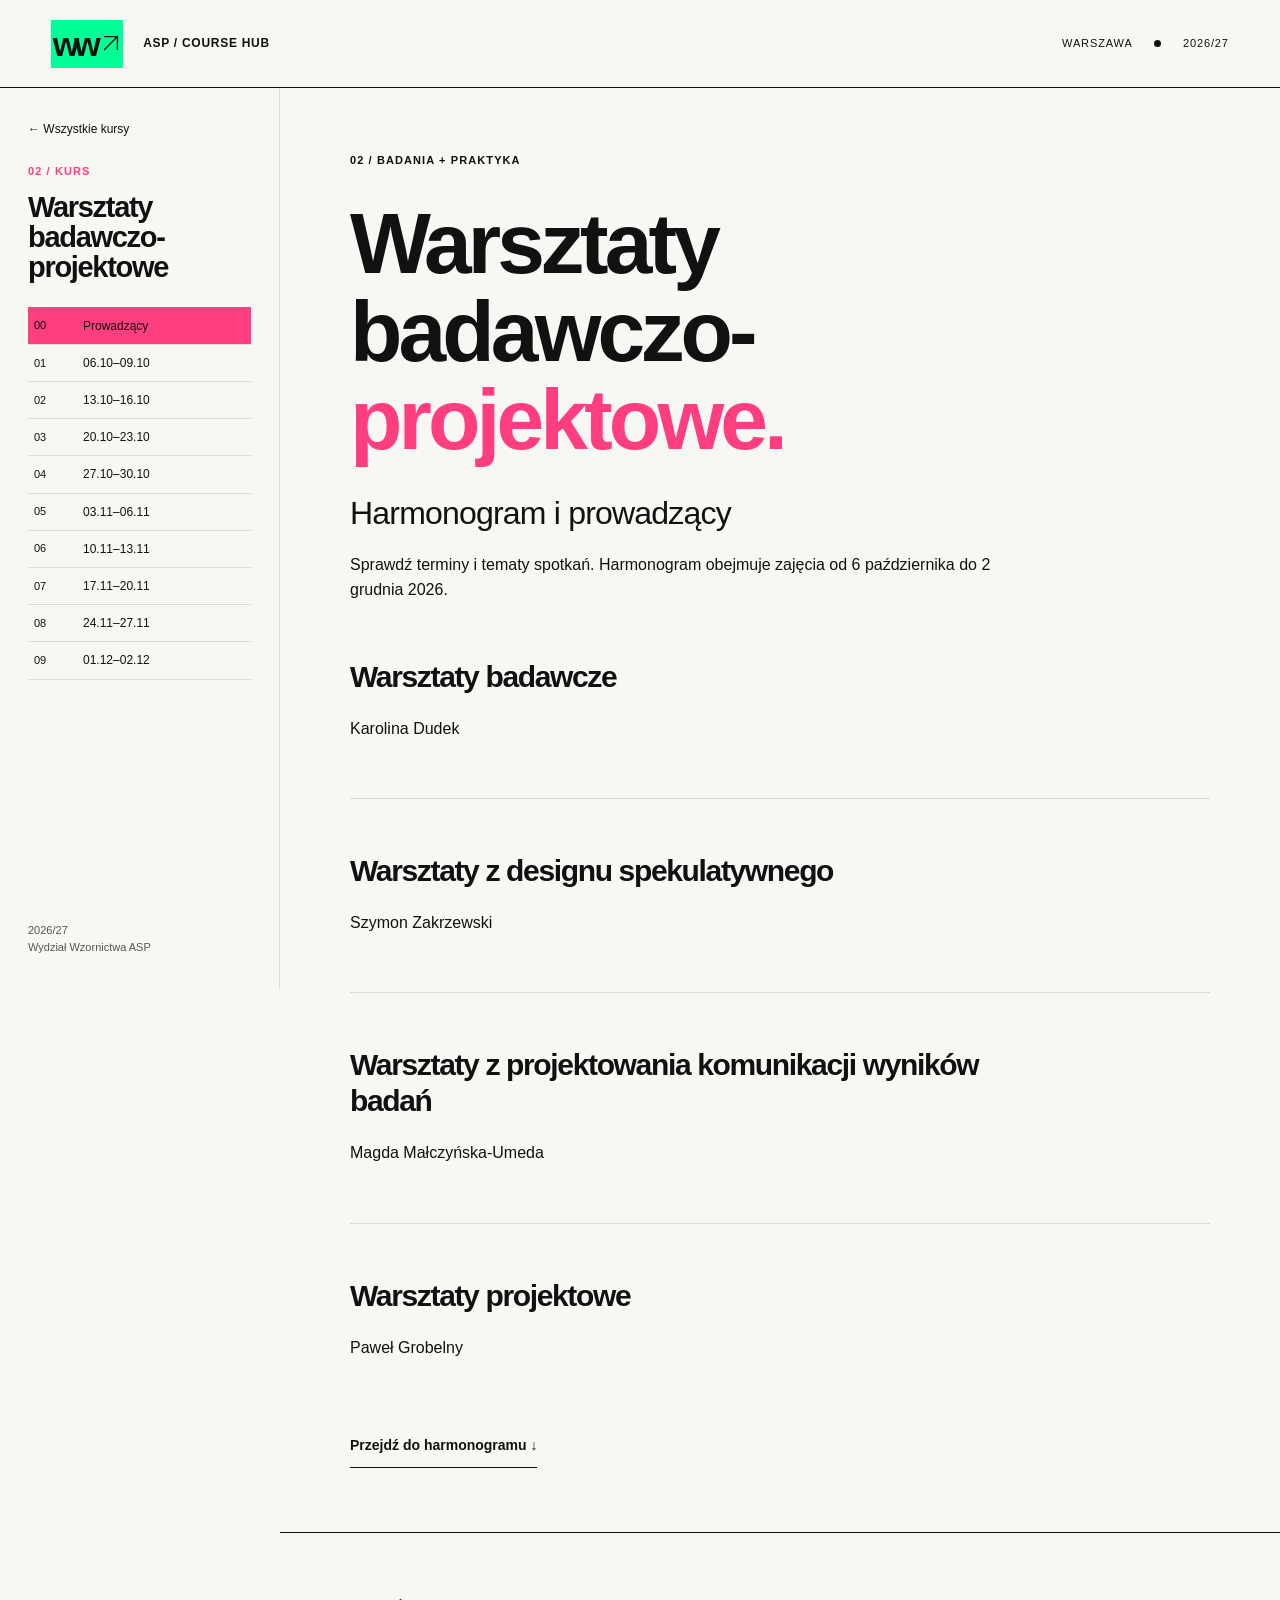
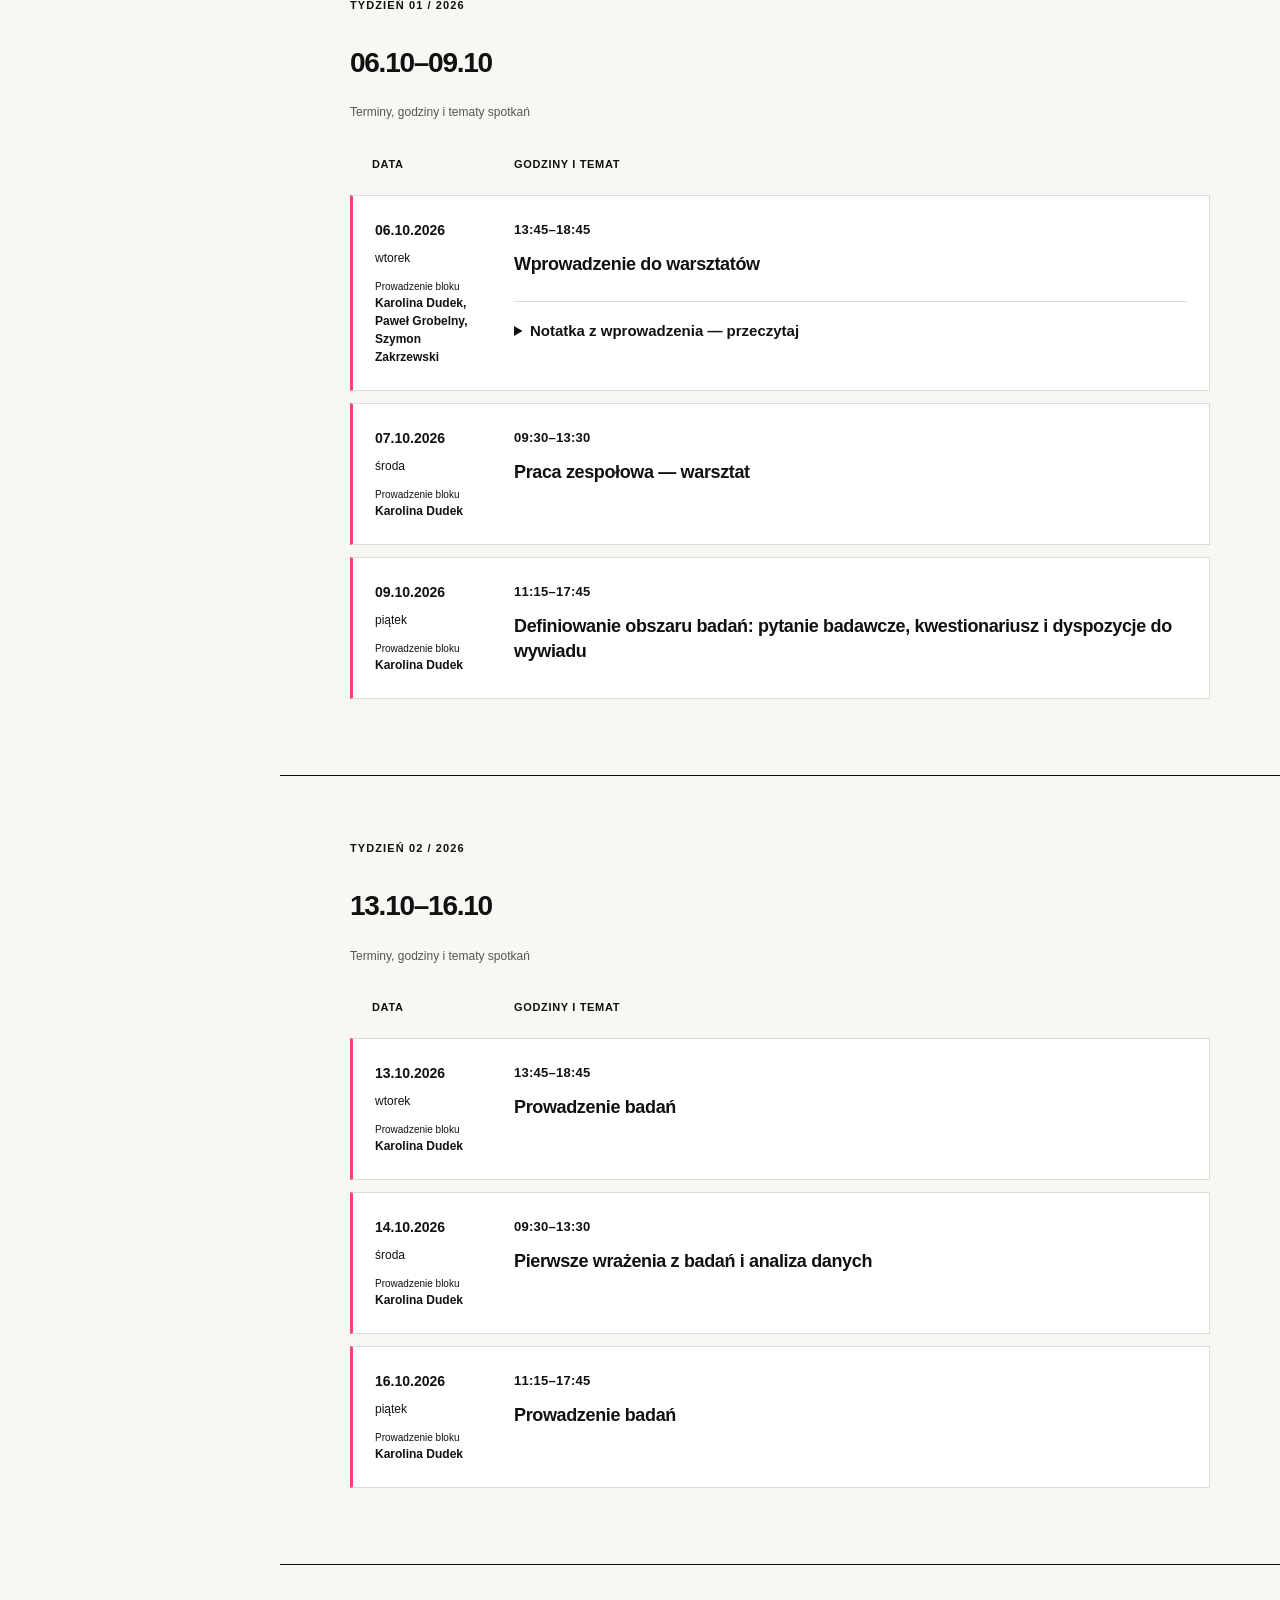
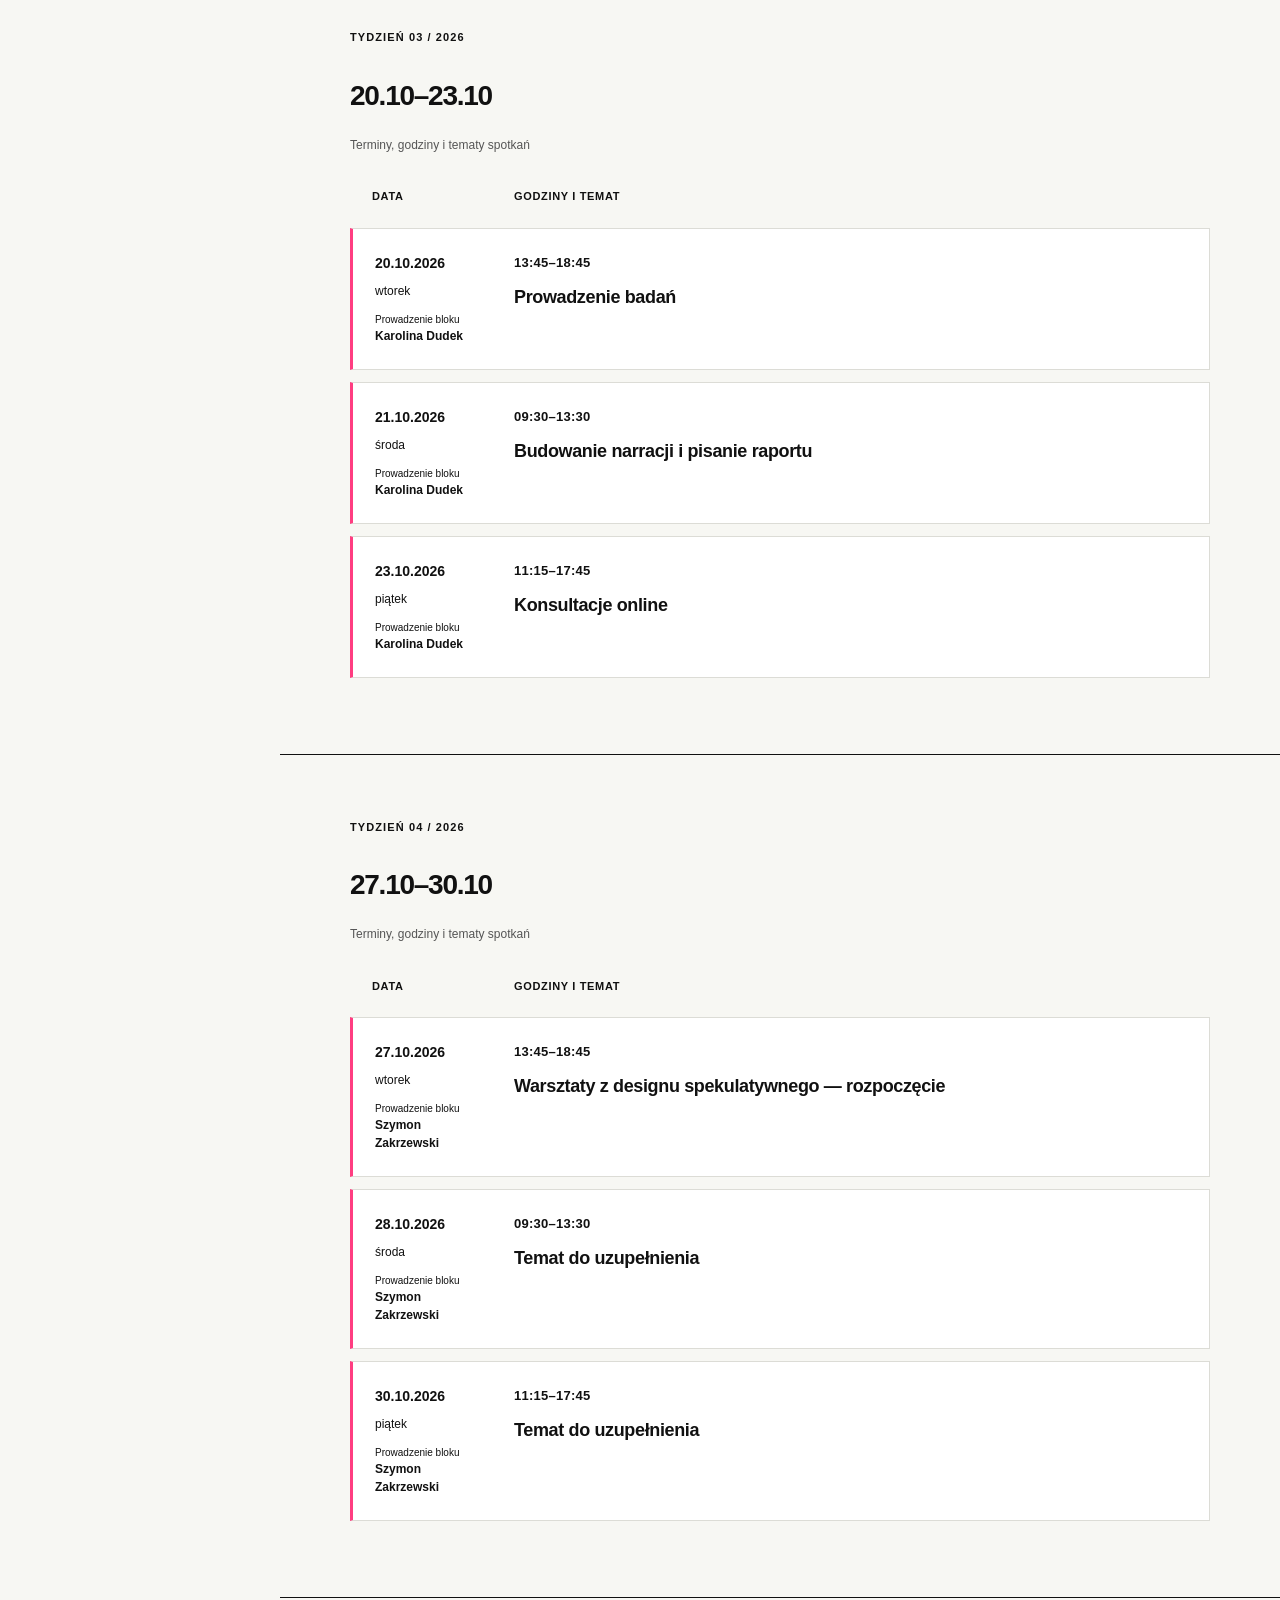
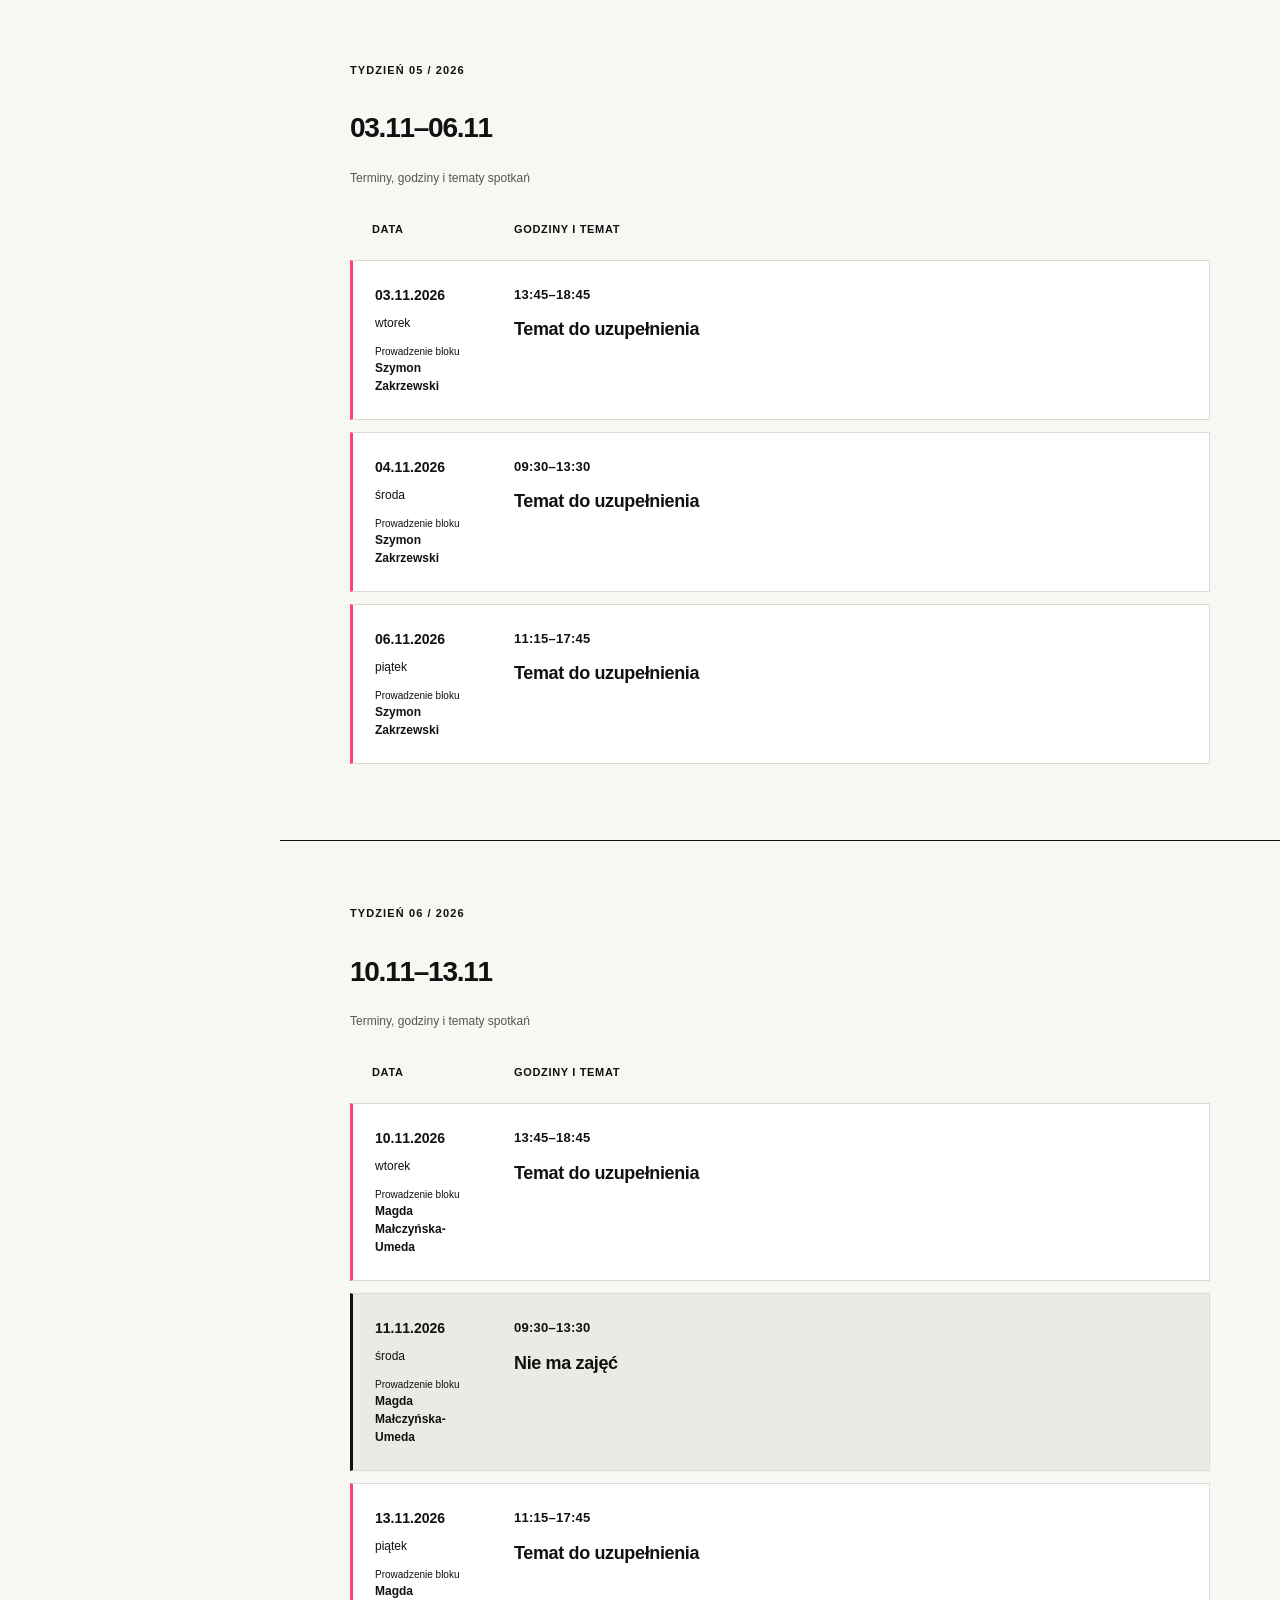
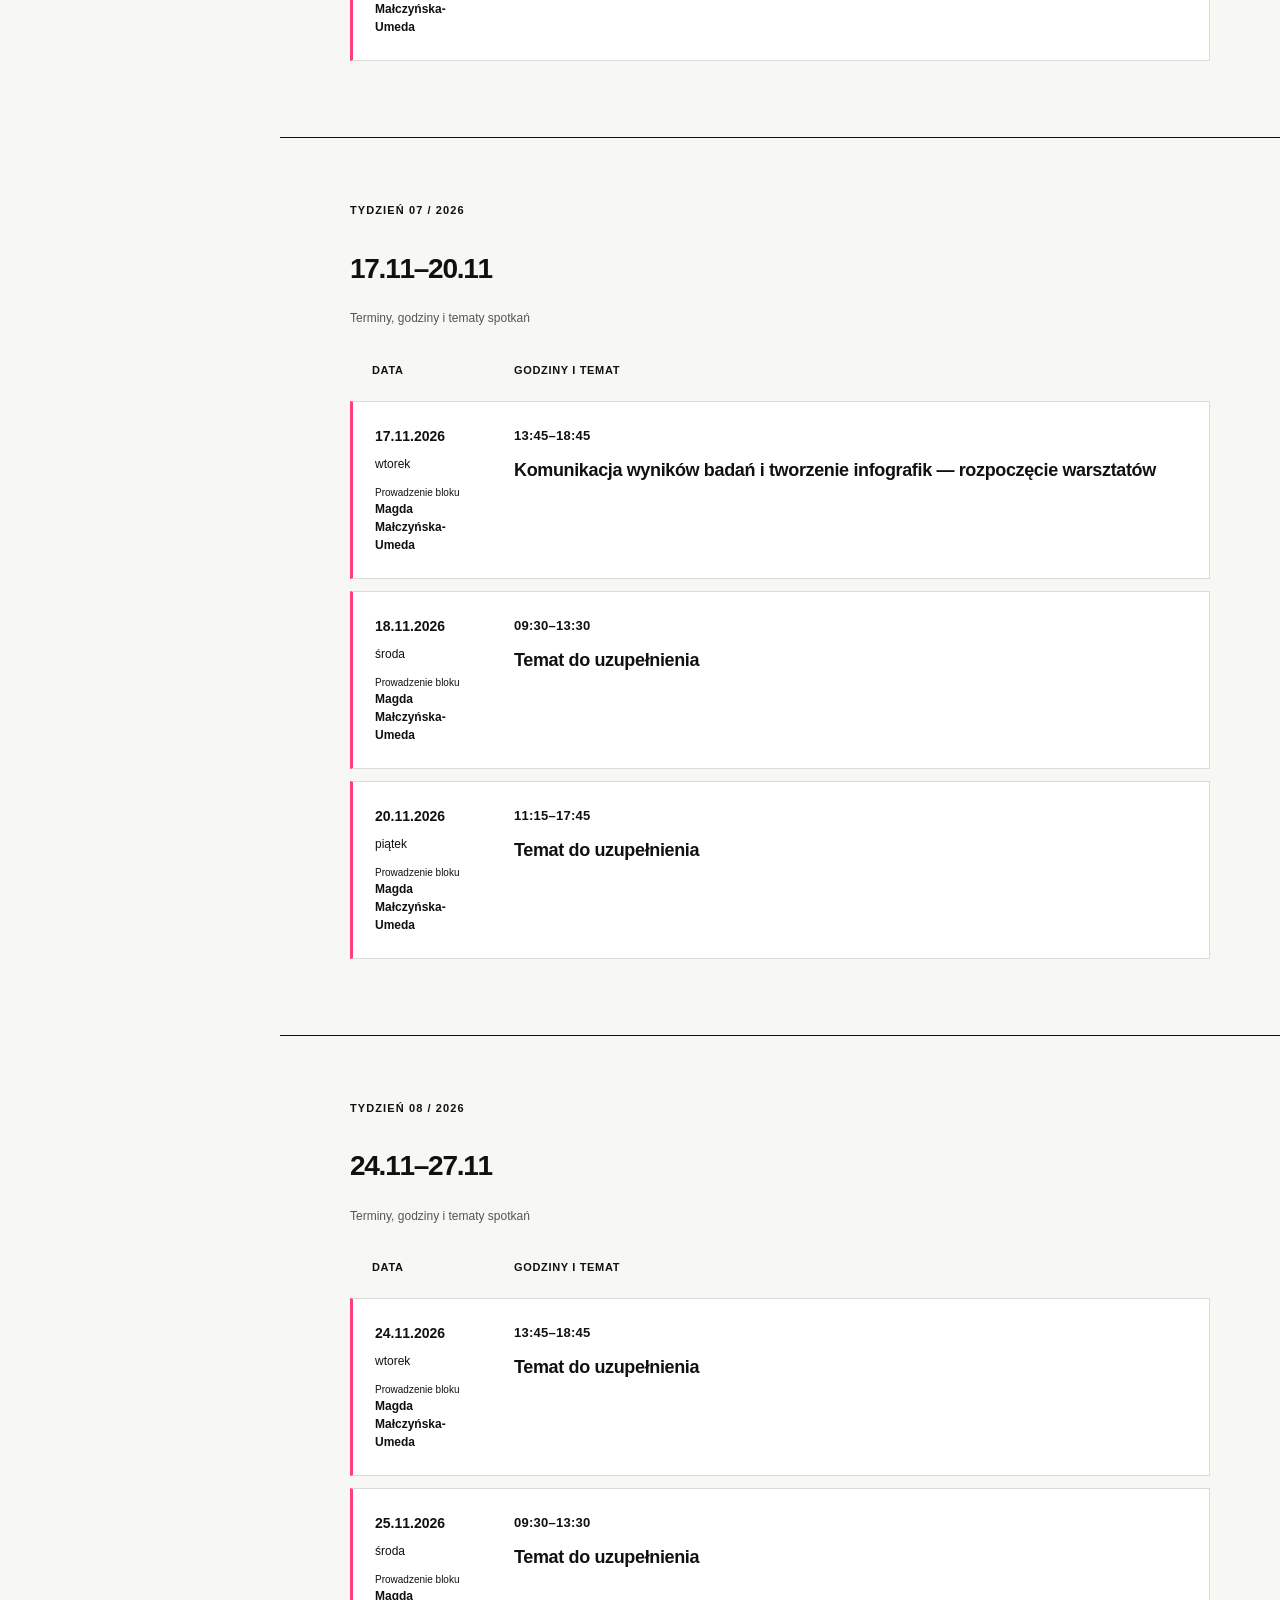
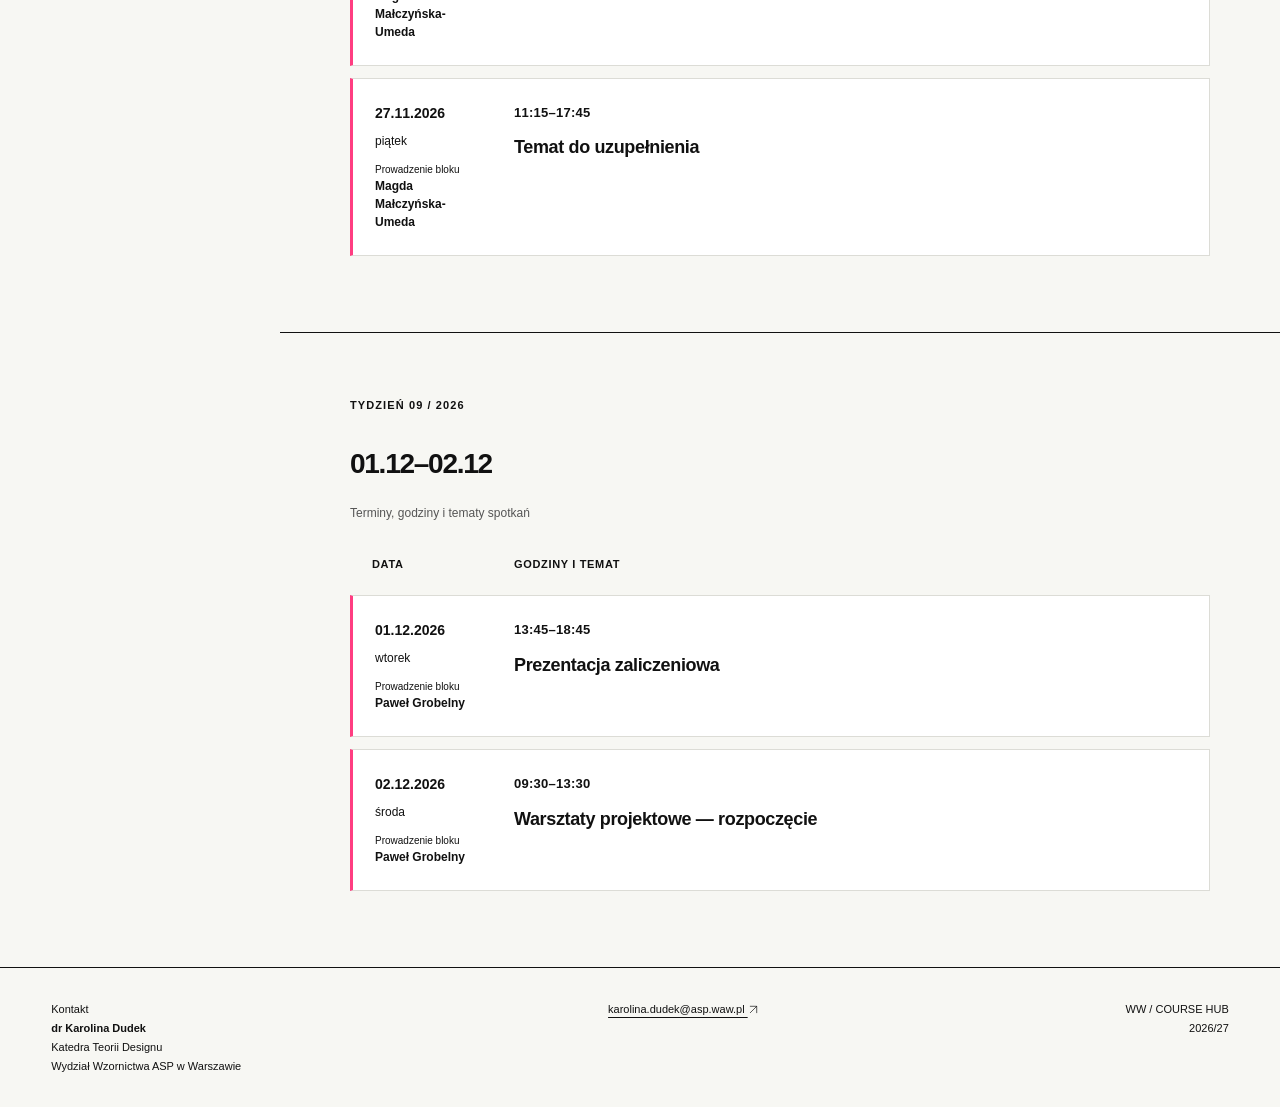
==== kursy/warsztaty-badawczo-projektowe.html @ 1db9ce9d "Add introduction notes from supplied document to October 6 workshop" ====
<!doctype html><html lang="pl"><head><meta charset="utf-8"><meta name="viewport" content="width=device-width, initial-scale=1"><meta name="description" content="Harmonogram i prowadzący warsztaty badawczo-projektowe. Wydział Wzornictwa ASP w Warszawie, 2026/27."><meta name="theme-color" content="#00FF97"><title>Warsztaty badawczo-projektowe · ASP Course Hub</title><link rel="stylesheet" href="../assets/css/style.css?v=20261005-1"><script src="../assets/js/main.js" defer></script></head><body class="pink"><a class="skip" href="#main">Przejdź do treści</a><header><a class="brand" href="../index.html" aria-label="ASP Course Hub — strona główna"><span class="ww">ww<span><svg xmlns="http://www.w3.org/2000/svg" class="icon-arrow" viewBox="0 0 24 24" width="1em" height="1em" fill="none" stroke="currentColor" stroke-width="1.5" stroke-linecap="round" stroke-linejoin="round" style="display:inline-block;vertical-align:-0.12em;flex-shrink:0" aria-hidden="true" focusable="false"><path d="M5 19 19 5M5 5h14v14"/></svg></span></span><span>ASP / COURSE HUB</span></a><span class="header-right">WARSZAWA <span class="dot"></span> 2026/27</span></header><div class="course-layout"><aside class="sidebar"><a class="back" href="../index.html">← Wszystkie kursy</a><div class="eyebrow">02 / KURS</div><h2>Warsztaty<br>badawczo-<br>projektowe</h2><button class="menu-toggle" aria-expanded="false" aria-controls="course-nav">Harmonogram <span>＋</span></button><nav id="course-nav" aria-label="Tygodnie warsztatów"><a href="#wprowadzenie"><span>00</span> Prowadzący</a><a href="#tydzien-1"><span>01</span> 06.10–09.10</a><a href="#tydzien-2"><span>02</span> 13.10–16.10</a><a href="#tydzien-3"><span>03</span> 20.10–23.10</a><a href="#tydzien-4"><span>04</span> 27.10–30.10</a><a href="#tydzien-5"><span>05</span> 03.11–06.11</a><a href="#tydzien-6"><span>06</span> 10.11–13.11</a><a href="#tydzien-7"><span>07</span> 17.11–20.11</a><a href="#tydzien-8"><span>08</span> 24.11–27.11</a><a href="#tydzien-9"><span>09</span> 01.12–02.12</a></nav><div class="sidebar-note">2026/27<br>Wydział Wzornictwa ASP</div></aside><main id="main"><section id="wprowadzenie" class="course-section intro"><div class="eyebrow">02 / BADANIA + PRAKTYKA</div><h1>Warsztaty<br>badawczo-<br><span>projektowe.</span></h1><p class="lead">Harmonogram i prowadzący</p><p>Sprawdź terminy i tematy spotkań. Harmonogram obejmuje zajęcia od 6 października do 2 grudnia 2026.</p><div class="module-list" aria-label="Prowadzący warsztaty"><article class="module"><h2>Warsztaty badawcze</h2><p>Karolina Dudek</p></article><article class="module"><h2>Warsztaty z designu spekulatywnego</h2><p>Szymon Zakrzewski</p></article><article class="module"><h2>Warsztaty z projektowania komunikacji wyników badań</h2><p>Magda Małczyńska-Umeda</p></article><article class="module"><h2>Warsztaty projektowe</h2><p>Paweł Grobelny</p></article></div><a class="text-link" href="#tydzien-1">Przejdź do harmonogramu ↓</a></section><section id="tydzien-1" class="course-section"><div class="eyebrow">TYDZIEŃ 01 / 2026</div><h2 class="content-heading">06.10–09.10</h2><div class="schedule workshop-schedule"><table><caption>Terminy, godziny i tematy spotkań</caption><thead><tr><th scope="col">Data</th><th scope="col">Godziny i temat</th></tr></thead><tbody><tr><td><time datetime="2026-10-06">06.10.2026</time><span class="workshop-day">wtorek</span><span class="workshop-teacher" style="display:block;white-space:normal;font-size:12px;font-weight:400;line-height:1.5;margin-top:12px"><span style="display:block;font-size:10px">Prowadzenie bloku</span><strong>Karolina Dudek, Paweł Grobelny, Szymon Zakrzewski</strong></span></td><td><span class="workshop-hours">13:45–18:45</span><h3 class="workshop-topic">Wprowadzenie do warsztatów</h3><details class="intro-meeting-note" style="margin-top:24px;border-top:1px solid var(--line);padding-top:18px"><summary style="cursor:pointer;font-size:15px;font-weight:700;line-height:1.5">Notatka z wprowadzenia — przeczytaj</summary><article aria-label="Notatka z wprowadzenia do warsztatów badawczo-projektowych"><h4 style="font-size:20px;line-height:1.3;letter-spacing:-.02em;margin:32px 0 12px">Założenia i temat</h4><p style="font-size:15px;line-height:1.7;color:var(--ink);margin:16px 0;max-width:70ch">Warsztaty są jednym, ciągłym procesem pracy nad tym samym tematem. Łączą badanie, rozwijanie koncepcji, opracowanie informacji wizualnej i projektowanie. Taki układ ma pozwolić przejść przez kolejne etapy projektu w sposób zbliżony do praktyki zawodowej. Program jest co roku modyfikowany na podstawie doświadczeń prowadzących i informacji od studentów.</p><p style="font-size:15px;line-height:1.7;color:var(--ink);margin:16px 0;max-width:70ch">Tegorocznym motywem jest wspólnota, a obszarem pracy – najbliższe otoczenie Wydziału. Każdy zespół otrzymał miejsce oraz związaną z nim grupę osób. Zaznaczone na mapie granice lokalizacji są orientacyjne: badania i projektowanie mogą obejmować także ich otoczenie.</p><h4 style="font-size:20px;line-height:1.3;letter-spacing:-.02em;margin:32px 0 12px">Sposób pracy</h4><p style="font-size:15px;line-height:1.7;color:var(--ink);margin:16px 0;max-width:70ch">Zespoły mają sformułować pytanie badawcze. Będzie ono prowadzić część badawczą i pomagać w określeniu wytycznych do dalszego projektowania.</p><p style="font-size:15px;line-height:1.7;color:var(--ink);margin:16px 0;max-width:70ch">Po etapie badań z Karoliną Szymon poprowadzi pracę spekulatywną: zespoły wykorzystają wiedzę o rzeczywistym miejscu i jego użytkownikach, by wyobrazić sobie możliwe scenariusze zmian. Celem nie jest przewidywanie przyszłości, lecz świadome sprawdzenie, jak zmiana przyjętych zasad mogłaby wpłynąć na relacje i zachowania ludzi. Następnie Magda poprowadzi część infograficzną, a Paweł — projektową. W części projektowej znaczenie będą miały także wykonalność i budżet oraz umiejętność wyjaśnienia i obrony proponowanych rozwiązań.</p><p style="font-size:15px;line-height:1.7;color:var(--ink);margin:16px 0;max-width:70ch">Praca odbywa się w zespołach podczas zajęć. Zadania można między sobą dzielić, ale decyzje wymagają wspólnej rozmowy. Prowadzący będą podchodzić do grup i konsultować postępy. Obecność każdej osoby ma znaczenie dla pracy całego zespołu; opuszczenie spotkania przenosi pracę na pozostałych i utrudnia późniejszy powrót do projektu.</p><h4 style="font-size:20px;line-height:1.3;letter-spacing:-.02em;margin:32px 0 12px">Harmonogram i zaliczenie</h4><p style="font-size:15px;line-height:1.7;color:var(--ink);margin:16px 0;max-width:70ch">Prowadzący zmieniają się wraz z kolejnymi etapami, ale temat projektu pozostaje ten sam. Po wspólnym wprowadzeniu zajęcia prowadzą kolejno Karolina, Szymon, Magda i Paweł. Szczegółowa rozpiska dat na stronie.</p><p style="font-size:15px;line-height:1.7;color:var(--ink);margin:16px 0;max-width:70ch">Godziny rozpoczęcia zajęć w poszczególne dni są różne ze względu na plan całego Wydziału. Plan przewiduje przerwy, w tym przerwę obiadową, natomiast ich faktyczny moment może wynikać z przebiegu pracy i potrzeb grupy. Nie ustalono stałej zasady wcześniejszego kończenia zajęć. Zwłaszcza podczas pracy projektowej spotkanie może skończyć się po wykonaniu zaplanowanych zadań, lecz należy to każdorazowo uzgadniać z prowadzącym.</p><p style="font-size:15px;line-height:1.7;color:var(--ink);margin:16px 0;max-width:70ch">Po części badawczej i infograficznej odbędzie się „mikrosesja”: zespoły przedstawią wyniki w prezentacji. Otrzymana wtedy ocena zostanie uwzględniona przy ocenie końcowej, związanej z prezentacją całego projektu.</p><h4 style="font-size:20px;line-height:1.3;letter-spacing:-.02em;margin:32px 0 12px">Powiązanie z dalszym programem studiów</h4><p style="font-size:15px;line-height:1.7;color:var(--ink);margin:16px 0;max-width:70ch">W drugim semestrze, przed rozpoczęciem platform badawczych, wrócimy do projektu z pierwszego semestru. Zakończony etap projektowy zostanie ponownie przeanalizowany (badania ewaluacyjne), aby wyciągnąć wnioski dotyczące oceny, zmian i dalszego rozwoju rozwiązania.</p><p style="font-size:15px;line-height:1.7;color:var(--ink);margin:16px 0;max-width:70ch">Na platformach badawczych studenci będą pracować w trzech grupach. Każda grupa spędzi cztery tygodnie na jednej platformie, po czym przejdzie do kolejnej; w ten sposób każda platforma poprowadzi zajęcia ze wszystkimi trzema grupami. Platformy są współprowadzone przez osoby z Wydziału i zaproszone osoby, będące specjalistkami i specjalistami w różnych obszarach. Więcej na temat Platform: <a href="https://ww.asp.waw.pl/projektowanie-i-badania/" style="font-size:inherit;text-decoration:underline;overflow-wrap:anywhere">https://ww.asp.waw.pl/projektowanie-i-badania/</a> [poniżej informacji o kadrze]</p></article></details></td></tr><tr><td><time datetime="2026-10-07">07.10.2026</time><span class="workshop-day">środa</span><span class="workshop-teacher" style="display:block;white-space:normal;font-size:12px;font-weight:400;line-height:1.5;margin-top:12px"><span style="display:block;font-size:10px">Prowadzenie bloku</span><strong>Karolina Dudek</strong></span></td><td><span class="workshop-hours">09:30–13:30</span><h3 class="workshop-topic">Praca zespołowa — warsztat</h3></td></tr><tr><td><time datetime="2026-10-09">09.10.2026</time><span class="workshop-day">piątek</span><span class="workshop-teacher" style="display:block;white-space:normal;font-size:12px;font-weight:400;line-height:1.5;margin-top:12px"><span style="display:block;font-size:10px">Prowadzenie bloku</span><strong>Karolina Dudek</strong></span></td><td><span class="workshop-hours">11:15–17:45</span><h3 class="workshop-topic">Definiowanie obszaru badań: pytanie badawcze, kwestionariusz i dyspozycje do wywiadu</h3></td></tr></tbody></table></div></section><section id="tydzien-2" class="course-section"><div class="eyebrow">TYDZIEŃ 02 / 2026</div><h2 class="content-heading">13.10–16.10</h2><div class="schedule workshop-schedule"><table><caption>Terminy, godziny i tematy spotkań</caption><thead><tr><th scope="col">Data</th><th scope="col">Godziny i temat</th></tr></thead><tbody><tr><td><time datetime="2026-10-13">13.10.2026</time><span class="workshop-day">wtorek</span><span class="workshop-teacher" style="display:block;white-space:normal;font-size:12px;font-weight:400;line-height:1.5;margin-top:12px"><span style="display:block;font-size:10px">Prowadzenie bloku</span><strong>Karolina Dudek</strong></span></td><td><span class="workshop-hours">13:45–18:45</span><h3 class="workshop-topic">Prowadzenie badań</h3></td></tr><tr><td><time datetime="2026-10-14">14.10.2026</time><span class="workshop-day">środa</span><span class="workshop-teacher" style="display:block;white-space:normal;font-size:12px;font-weight:400;line-height:1.5;margin-top:12px"><span style="display:block;font-size:10px">Prowadzenie bloku</span><strong>Karolina Dudek</strong></span></td><td><span class="workshop-hours">09:30–13:30</span><h3 class="workshop-topic">Pierwsze wrażenia z badań i analiza danych</h3></td></tr><tr><td><time datetime="2026-10-16">16.10.2026</time><span class="workshop-day">piątek</span><span class="workshop-teacher" style="display:block;white-space:normal;font-size:12px;font-weight:400;line-height:1.5;margin-top:12px"><span style="display:block;font-size:10px">Prowadzenie bloku</span><strong>Karolina Dudek</strong></span></td><td><span class="workshop-hours">11:15–17:45</span><h3 class="workshop-topic">Prowadzenie badań</h3></td></tr></tbody></table></div></section><section id="tydzien-3" class="course-section"><div class="eyebrow">TYDZIEŃ 03 / 2026</div><h2 class="content-heading">20.10–23.10</h2><div class="schedule workshop-schedule"><table><caption>Terminy, godziny i tematy spotkań</caption><thead><tr><th scope="col">Data</th><th scope="col">Godziny i temat</th></tr></thead><tbody><tr><td><time datetime="2026-10-20">20.10.2026</time><span class="workshop-day">wtorek</span><span class="workshop-teacher" style="display:block;white-space:normal;font-size:12px;font-weight:400;line-height:1.5;margin-top:12px"><span style="display:block;font-size:10px">Prowadzenie bloku</span><strong>Karolina Dudek</strong></span></td><td><span class="workshop-hours">13:45–18:45</span><h3 class="workshop-topic">Prowadzenie badań</h3></td></tr><tr><td><time datetime="2026-10-21">21.10.2026</time><span class="workshop-day">środa</span><span class="workshop-teacher" style="display:block;white-space:normal;font-size:12px;font-weight:400;line-height:1.5;margin-top:12px"><span style="display:block;font-size:10px">Prowadzenie bloku</span><strong>Karolina Dudek</strong></span></td><td><span class="workshop-hours">09:30–13:30</span><h3 class="workshop-topic">Budowanie narracji i pisanie raportu</h3></td></tr><tr><td><time datetime="2026-10-23">23.10.2026</time><span class="workshop-day">piątek</span><span class="workshop-teacher" style="display:block;white-space:normal;font-size:12px;font-weight:400;line-height:1.5;margin-top:12px"><span style="display:block;font-size:10px">Prowadzenie bloku</span><strong>Karolina Dudek</strong></span></td><td><span class="workshop-hours">11:15–17:45</span><h3 class="workshop-topic">Konsultacje online</h3></td></tr></tbody></table></div></section><section id="tydzien-4" class="course-section"><div class="eyebrow">TYDZIEŃ 04 / 2026</div><h2 class="content-heading">27.10–30.10</h2><div class="schedule workshop-schedule"><table><caption>Terminy, godziny i tematy spotkań</caption><thead><tr><th scope="col">Data</th><th scope="col">Godziny i temat</th></tr></thead><tbody><tr><td><time datetime="2026-10-27">27.10.2026</time><span class="workshop-day">wtorek</span><span class="workshop-teacher" style="display:block;white-space:normal;font-size:12px;font-weight:400;line-height:1.5;margin-top:12px"><span style="display:block;font-size:10px">Prowadzenie bloku</span><strong>Szymon Zakrzewski</strong></span></td><td><span class="workshop-hours">13:45–18:45</span><h3 class="workshop-topic">Warsztaty z designu spekulatywnego — rozpoczęcie</h3></td></tr><tr><td><time datetime="2026-10-28">28.10.2026</time><span class="workshop-day">środa</span><span class="workshop-teacher" style="display:block;white-space:normal;font-size:12px;font-weight:400;line-height:1.5;margin-top:12px"><span style="display:block;font-size:10px">Prowadzenie bloku</span><strong>Szymon Zakrzewski</strong></span></td><td><span class="workshop-hours">09:30–13:30</span><h3 class="workshop-topic">Temat do uzupełnienia</h3></td></tr><tr><td><time datetime="2026-10-30">30.10.2026</time><span class="workshop-day">piątek</span><span class="workshop-teacher" style="display:block;white-space:normal;font-size:12px;font-weight:400;line-height:1.5;margin-top:12px"><span style="display:block;font-size:10px">Prowadzenie bloku</span><strong>Szymon Zakrzewski</strong></span></td><td><span class="workshop-hours">11:15–17:45</span><h3 class="workshop-topic">Temat do uzupełnienia</h3></td></tr></tbody></table></div></section><section id="tydzien-5" class="course-section"><div class="eyebrow">TYDZIEŃ 05 / 2026</div><h2 class="content-heading">03.11–06.11</h2><div class="schedule workshop-schedule"><table><caption>Terminy, godziny i tematy spotkań</caption><thead><tr><th scope="col">Data</th><th scope="col">Godziny i temat</th></tr></thead><tbody><tr><td><time datetime="2026-11-03">03.11.2026</time><span class="workshop-day">wtorek</span><span class="workshop-teacher" style="display:block;white-space:normal;font-size:12px;font-weight:400;line-height:1.5;margin-top:12px"><span style="display:block;font-size:10px">Prowadzenie bloku</span><strong>Szymon Zakrzewski</strong></span></td><td><span class="workshop-hours">13:45–18:45</span><h3 class="workshop-topic">Temat do uzupełnienia</h3></td></tr><tr><td><time datetime="2026-11-04">04.11.2026</time><span class="workshop-day">środa</span><span class="workshop-teacher" style="display:block;white-space:normal;font-size:12px;font-weight:400;line-height:1.5;margin-top:12px"><span style="display:block;font-size:10px">Prowadzenie bloku</span><strong>Szymon Zakrzewski</strong></span></td><td><span class="workshop-hours">09:30–13:30</span><h3 class="workshop-topic">Temat do uzupełnienia</h3></td></tr><tr><td><time datetime="2026-11-06">06.11.2026</time><span class="workshop-day">piątek</span><span class="workshop-teacher" style="display:block;white-space:normal;font-size:12px;font-weight:400;line-height:1.5;margin-top:12px"><span style="display:block;font-size:10px">Prowadzenie bloku</span><strong>Szymon Zakrzewski</strong></span></td><td><span class="workshop-hours">11:15–17:45</span><h3 class="workshop-topic">Temat do uzupełnienia</h3></td></tr></tbody></table></div></section><section id="tydzien-6" class="course-section"><div class="eyebrow">TYDZIEŃ 06 / 2026</div><h2 class="content-heading">10.11–13.11</h2><div class="schedule workshop-schedule"><table><caption>Terminy, godziny i tematy spotkań</caption><thead><tr><th scope="col">Data</th><th scope="col">Godziny i temat</th></tr></thead><tbody><tr><td><time datetime="2026-11-10">10.11.2026</time><span class="workshop-day">wtorek</span><span class="workshop-teacher" style="display:block;white-space:normal;font-size:12px;font-weight:400;line-height:1.5;margin-top:12px"><span style="display:block;font-size:10px">Prowadzenie bloku</span><strong>Magda Małczyńska-Umeda</strong></span></td><td><span class="workshop-hours">13:45–18:45</span><h3 class="workshop-topic">Temat do uzupełnienia</h3></td></tr><tr class="no-class"><td><time datetime="2026-11-11">11.11.2026</time><span class="workshop-day">środa</span><span class="workshop-teacher" style="display:block;white-space:normal;font-size:12px;font-weight:400;line-height:1.5;margin-top:12px"><span style="display:block;font-size:10px">Prowadzenie bloku</span><strong>Magda Małczyńska-Umeda</strong></span></td><td><span class="workshop-hours">09:30–13:30</span><h3 class="workshop-topic">Nie ma zajęć</h3></td></tr><tr><td><time datetime="2026-11-13">13.11.2026</time><span class="workshop-day">piątek</span><span class="workshop-teacher" style="display:block;white-space:normal;font-size:12px;font-weight:400;line-height:1.5;margin-top:12px"><span style="display:block;font-size:10px">Prowadzenie bloku</span><strong>Magda Małczyńska-Umeda</strong></span></td><td><span class="workshop-hours">11:15–17:45</span><h3 class="workshop-topic">Temat do uzupełnienia</h3></td></tr></tbody></table></div></section><section id="tydzien-7" class="course-section"><div class="eyebrow">TYDZIEŃ 07 / 2026</div><h2 class="content-heading">17.11–20.11</h2><div class="schedule workshop-schedule"><table><caption>Terminy, godziny i tematy spotkań</caption><thead><tr><th scope="col">Data</th><th scope="col">Godziny i temat</th></tr></thead><tbody><tr><td><time datetime="2026-11-17">17.11.2026</time><span class="workshop-day">wtorek</span><span class="workshop-teacher" style="display:block;white-space:normal;font-size:12px;font-weight:400;line-height:1.5;margin-top:12px"><span style="display:block;font-size:10px">Prowadzenie bloku</span><strong>Magda Małczyńska-Umeda</strong></span></td><td><span class="workshop-hours">13:45–18:45</span><h3 class="workshop-topic">Komunikacja wyników badań i tworzenie infografik — rozpoczęcie warsztatów</h3></td></tr><tr><td><time datetime="2026-11-18">18.11.2026</time><span class="workshop-day">środa</span><span class="workshop-teacher" style="display:block;white-space:normal;font-size:12px;font-weight:400;line-height:1.5;margin-top:12px"><span style="display:block;font-size:10px">Prowadzenie bloku</span><strong>Magda Małczyńska-Umeda</strong></span></td><td><span class="workshop-hours">09:30–13:30</span><h3 class="workshop-topic">Temat do uzupełnienia</h3></td></tr><tr><td><time datetime="2026-11-20">20.11.2026</time><span class="workshop-day">piątek</span><span class="workshop-teacher" style="display:block;white-space:normal;font-size:12px;font-weight:400;line-height:1.5;margin-top:12px"><span style="display:block;font-size:10px">Prowadzenie bloku</span><strong>Magda Małczyńska-Umeda</strong></span></td><td><span class="workshop-hours">11:15–17:45</span><h3 class="workshop-topic">Temat do uzupełnienia</h3></td></tr></tbody></table></div></section><section id="tydzien-8" class="course-section"><div class="eyebrow">TYDZIEŃ 08 / 2026</div><h2 class="content-heading">24.11–27.11</h2><div class="schedule workshop-schedule"><table><caption>Terminy, godziny i tematy spotkań</caption><thead><tr><th scope="col">Data</th><th scope="col">Godziny i temat</th></tr></thead><tbody><tr><td><time datetime="2026-11-24">24.11.2026</time><span class="workshop-day">wtorek</span><span class="workshop-teacher" style="display:block;white-space:normal;font-size:12px;font-weight:400;line-height:1.5;margin-top:12px"><span style="display:block;font-size:10px">Prowadzenie bloku</span><strong>Magda Małczyńska-Umeda</strong></span></td><td><span class="workshop-hours">13:45–18:45</span><h3 class="workshop-topic">Temat do uzupełnienia</h3></td></tr><tr><td><time datetime="2026-11-25">25.11.2026</time><span class="workshop-day">środa</span><span class="workshop-teacher" style="display:block;white-space:normal;font-size:12px;font-weight:400;line-height:1.5;margin-top:12px"><span style="display:block;font-size:10px">Prowadzenie bloku</span><strong>Magda Małczyńska-Umeda</strong></span></td><td><span class="workshop-hours">09:30–13:30</span><h3 class="workshop-topic">Temat do uzupełnienia</h3></td></tr><tr><td><time datetime="2026-11-27">27.11.2026</time><span class="workshop-day">piątek</span><span class="workshop-teacher" style="display:block;white-space:normal;font-size:12px;font-weight:400;line-height:1.5;margin-top:12px"><span style="display:block;font-size:10px">Prowadzenie bloku</span><strong>Magda Małczyńska-Umeda</strong></span></td><td><span class="workshop-hours">11:15–17:45</span><h3 class="workshop-topic">Temat do uzupełnienia</h3></td></tr></tbody></table></div></section><section id="tydzien-9" class="course-section"><div class="eyebrow">TYDZIEŃ 09 / 2026</div><h2 class="content-heading">01.12–02.12</h2><div class="schedule workshop-schedule"><table><caption>Terminy, godziny i tematy spotkań</caption><thead><tr><th scope="col">Data</th><th scope="col">Godziny i temat</th></tr></thead><tbody><tr><td><time datetime="2026-12-01">01.12.2026</time><span class="workshop-day">wtorek</span><span class="workshop-teacher" style="display:block;white-space:normal;font-size:12px;font-weight:400;line-height:1.5;margin-top:12px"><span style="display:block;font-size:10px">Prowadzenie bloku</span><strong>Paweł Grobelny</strong></span></td><td><span class="workshop-hours">13:45–18:45</span><h3 class="workshop-topic">Prezentacja zaliczeniowa</h3></td></tr><tr><td><time datetime="2026-12-02">02.12.2026</time><span class="workshop-day">środa</span><span class="workshop-teacher" style="display:block;white-space:normal;font-size:12px;font-weight:400;line-height:1.5;margin-top:12px"><span style="display:block;font-size:10px">Prowadzenie bloku</span><strong>Paweł Grobelny</strong></span></td><td><span class="workshop-hours">09:30–13:30</span><h3 class="workshop-topic">Warsztaty projektowe — rozpoczęcie</h3></td></tr></tbody></table></div></section></main></div><footer><div>Kontakt<br><strong>dr Karolina Dudek</strong><br>Katedra Teorii Designu<br>Wydział Wzornictwa ASP w Warszawie</div><a href="mailto:karolina.dudek@asp.waw.pl">karolina.dudek@asp.waw.pl <svg xmlns="http://www.w3.org/2000/svg" class="icon-arrow" viewBox="0 0 24 24" width="1em" height="1em" fill="none" stroke="currentColor" stroke-width="1.5" stroke-linecap="round" stroke-linejoin="round" style="display:inline-block;vertical-align:-0.12em;flex-shrink:0" aria-hidden="true" focusable="false"><path d="M5 19 19 5M5 5h14v14"/></svg></a><span>WW / COURSE HUB<br>2026/27</span></footer></body></html>
---- assets/css/style.css ----
:root{--green:#00ff97;--ink:#111;--paper:#f7f7f3;--white:#fff;--line:#dcdcd6;--course:#304bff}*{box-sizing:border-box}html{scroll-behavior:smooth;scroll-padding-top:105px}body{margin:0;background:var(--paper);color:var(--ink);font-family:Arial,Helvetica,sans-serif;font-size:16px;line-height:1.55}.pink{--course:#ff3d81}a{color:inherit;text-decoration:none}button{font:inherit}a,button,summary{-webkit-tap-highlight-color:transparent}a:focus-visible,button:focus-visible,summary:focus-visible{outline:3px solid var(--course);outline-offset:5px}header{height:88px;padding:0 4%;border-bottom:1px solid var(--ink);display:flex;align-items:center;justify-content:space-between;background:var(--paper);position:relative;z-index:20}.brand{display:flex;align-items:center;gap:20px;font-size:12px;font-weight:700;letter-spacing:.06em}.ww{display:flex;align-items:center;justify-content:center;background:var(--green);width:72px;height:48px;font-size:34px;font-weight:900;letter-spacing:-5px;line-height:1}.ww span{font-size:22px;letter-spacing:0;margin-left:4px}.header-right{font-size:11px;letter-spacing:.08em}.dot{display:inline-block;width:7px;height:7px;border-radius:50%;background:var(--ink);margin:0 18px}.skip{position:fixed;top:-80px;left:12px;padding:12px;background:var(--green);z-index:100}.skip:focus{top:12px}.eyebrow{font-size:11px;letter-spacing:.1em;font-weight:700;line-height:1.5}h1,h2,h3,p{margin:0}h1,h2,h3{line-height:1.03;letter-spacing:-.045em}p{margin-top:20px}h1{font-size:clamp(64px,8vw,120px);font-weight:700}.home-hero{position:relative;padding:52px 6% 45px;overflow:hidden;border-bottom:1px solid var(--ink)}.home-hero h1{margin:35px 0;position:relative;z-index:1;line-height:.93;letter-spacing:-.065em}.outline{-webkit-text-stroke:1.5px var(--ink);color:var(--paper)}.hero-bottom{display:flex;justify-content:space-between;align-items:end;position:relative;z-index:1}.hero-bottom p{font-size:18px}.text-link{display:inline-block;font-size:14px;font-weight:700;border-bottom:1px solid;padding:10px 0}.text-link:hover{color:var(--course)}.hero-art{position:absolute;right:10%;top:90px;width:310px;height:310px;background:var(--green);border-radius:50%;display:grid;place-items:center;transform:rotate(-12deg)}.asterisk{font-size:225px;line-height:1}.hero-art>span{position:absolute;bottom:-55px;right:0;font-size:11px;line-height:1.3;letter-spacing:.05em}.orbit{position:absolute;inset:-20px;border:1px solid var(--ink);border-radius:50%;transform:scaleX(1.2) rotate(25deg)}.courses{padding:50px 6% 64px}.section-label{display:flex;justify-content:space-between;align-items:center;margin-bottom:26px}.section-label h2{font-size:28px}.section-label>span{font-size:10px;letter-spacing:.08em}.course-grid{display:grid;grid-template-columns:1fr 1fr;gap:24px}.course-card{padding:28px;display:flex;flex-direction:column;min-height:420px;transition:transform .2s}.course-card:hover{transform:translateY(-5px)}.blue-card{background:var(--course);color:white}.pink-card{background:#ff3d81}.card-meta{display:flex;justify-content:space-between;gap:12px;font-size:10px;letter-spacing:.06em}.course-card h3{font-size:clamp(36px,4.4vw,64px);margin-top:42px}.course-card p{font-size:15px;margin-bottom:28px}.card-bottom{display:flex;align-items:center;justify-content:space-between;margin-top:auto;padding-top:16px;border-top:1px solid currentColor;font-size:14px;font-weight:700}.arrow{font-size:34px;line-height:1}.how{margin:0 6% 72px;border-top:1px solid var(--ink);padding-top:35px;display:grid;grid-template-columns:1fr 1.2fr .5fr;gap:30px}.how h2{font-size:38px}.how p{margin:0;max-width:480px}.big-star{font-size:90px;line-height:1;text-align:right}footer{border-top:1px solid var(--ink);padding:32px 4%;display:flex;justify-content:space-between;gap:24px;font-size:11px;line-height:1.7}footer a{text-decoration:underline;text-underline-offset:4px}footer>span{text-align:right}.course-layout{display:grid;grid-template-columns:280px minmax(0,1fr);max-width:1480px;margin:auto}.sidebar{position:sticky;top:0;align-self:start;height:100vh;padding:32px 28px;border-right:1px solid var(--line);display:flex;flex-direction:column}.back{font-size:12px;display:inline-block;margin-bottom:48px}.sidebar h2{font-size:29px;margin:14px 0 32px}.sidebar .eyebrow{color:var(--course)}nav a{display:flex;align-items:center;gap:14px;font-size:12px;padding:15px 9px;border-top:1px solid var(--line)}nav a:last-child{border-bottom:1px solid var(--line)}nav a span{font-size:11px;min-width:18px}nav a:hover{background:#eaeae5}nav a[aria-current]{background:var(--course);color:white;border-color:var(--course)}.sidebar-note{font-size:11px;color:#555;margin-top:auto;padding-top:32px}.menu-toggle{display:none}.course-section{padding:64px 7%;border-bottom:1px solid var(--ink);scroll-margin-top:0}.course-section:last-child{border-bottom:0}.course-section h1{font-size:clamp(50px,6.7vw,94px);margin:30px 0}.course-section h1 span,.coming h1 span{color:var(--course)}.lead{font-size:clamp(23px,2.5vw,32px);line-height:1.25;letter-spacing:-.025em;margin-top:26px}.course-section>p{max-width:670px}.notice{background:#ebebe5;border-left:3px solid var(--course);padding:16px 18px;margin:28px 0;font-size:12px}.intro-grid{display:grid;grid-template-columns:1fr 1fr;gap:28px;border-top:1px solid var(--line);padding-top:28px;margin-top:40px}.intro-grid p,.intro-grid li{font-size:14px}.intro-grid ul{padding-left:18px;margin-bottom:0}.lesson-heading{display:flex;align-items:center;gap:24px}.lesson-number{font-size:80px;color:var(--course);font-weight:700;line-height:1;letter-spacing:-.07em}.lesson-heading h2{font-size:clamp(28px,3.4vw,45px);margin-top:9px}.slides{background:var(--course);color:white;padding:28px;margin:32px 0 20px;display:flex;gap:24px;justify-content:space-between;align-items:start}.slides h3{font-size:27px;margin-top:24px}.slides p{font-size:13px;opacity:.9}.status{font-size:10px;border:1px solid #ffffff80;border-radius:20px;padding:5px 9px;white-space:nowrap}.exercise{padding:28px;background:white;border:1px solid var(--line)}h3{font-size:27px}.exercise h3,.task h3{margin-top:16px}.result{border-top:1px solid var(--line);padding-top:18px;font-size:14px}.takeaway{position:relative;margin:20px 0;padding:25px 64px 25px 28px;background:var(--green)}.takeaway p{font-size:23px;line-height:1.3;letter-spacing:-.025em;margin-top:12px}.takeaway>span:last-child{position:absolute;right:24px;top:28px;font-size:32px}.resources{border-top:1px solid var(--line);border-bottom:1px solid var(--line);margin:28px 0}.resources summary{cursor:pointer;padding:20px 0;font-size:16px;font-weight:700}.resources summary span{float:right;font-size:11px;font-weight:400;padding-top:4px}.resources ul{list-style:none;padding:0;margin:0}.resources li{display:flex;align-items:center;gap:15px;padding:16px 0;border-top:1px solid var(--line);font-size:13px}.resource-type{font-size:10px;min-width:65px}.resource-state{margin-left:auto;font-size:10px;color:#555}.task{border-left:3px solid var(--course);padding:8px 0 8px 25px}.note{margin-top:24px;display:flex;gap:20px;font-size:12px;color:#555}.note strong{white-space:nowrap}.note p{margin:0}.assessment{background:#edeeff}.assessment h2{font-size:70px;margin-top:30px}.assessment ol{padding-left:20px;margin:30px 0}.assessment li{padding:12px}.coming{padding:50px 8% 100px;max-width:1100px}.coming .back{display:block}.coming h1{font-size:clamp(46px,7.5vw,94px);margin:30px 0}.coming>p{max-width:650px}.pill{display:inline-block;border:1px solid;padding:7px 12px;font-size:11px}.coming .text-link{margin-top:25px}@media(min-width:1500px){.home-hero,.courses,.how{max-width:1450px;margin-left:auto;margin-right:auto}.hero-art{right:16%}}@media(max-width:1000px){.hero-art{right:7%;width:230px;height:230px;top:100px}.asterisk{font-size:170px}.course-layout{grid-template-columns:230px minmax(0,1fr)}.sidebar{padding:28px 18px}.sidebar h2{font-size:25px}.slides{flex-direction:column}.course-section{padding:50px 6%}.course-card{min-height:380px}.card-meta{flex-wrap:wrap}.how{grid-template-columns:1fr 1.5fr}.big-star{display:none}}@media(max-width:700px){html{scroll-padding-top:90px}header{height:72px;padding:0 20px}.brand{gap:12px;font-size:10px}.ww{width:57px;height:39px;font-size:28px}.header-right{font-size:10px}.header-right .dot{margin:0 7px}.home-hero{padding:35px 22px}.home-hero h1{font-size:74px;margin-top:38px}.hero-art{right:-30px;top:132px;width:130px;height:130px;opacity:.9}.asterisk{font-size:100px}.hero-art>span{display:none}.hero-bottom{display:block}.hero-bottom .text-link{margin-top:22px}.hero-bottom p{font-size:16px}.courses{padding:35px 22px}.section-label{gap:20px}.section-label>span{text-align:right;max-width:150px}.course-grid{grid-template-columns:1fr;gap:20px}.course-card{min-height:370px;padding:24px}.course-card h3{font-size:46px}.how{margin:10px 22px 40px;grid-template-columns:1fr;gap:20px}.how h2{font-size:34px}footer{flex-direction:column;padding:28px 22px;gap:20px}footer>span{text-align:left}.course-layout{display:block}.sidebar{position:sticky;top:0;height:auto;padding:12px 20px;border-right:0;border-bottom:1px solid var(--line);background:var(--paper);z-index:10}.sidebar>.back,.sidebar>.eyebrow,.sidebar>h2,.sidebar-note{display:none}.menu-toggle{display:flex;justify-content:space-between;width:100%;background:transparent;border:0;text-align:left;font-size:14px;font-weight:700;padding:6px 0;cursor:pointer}.menu-toggle span{color:var(--course)}nav{padding-top:10px}body.js nav{display:none}body.js nav.is-open{display:block}nav a{font-size:14px;padding:12px 8px}.course-section{padding:40px 22px}.course-section h1{font-size:50px;overflow-wrap:anywhere}.intro-grid{grid-template-columns:1fr;gap:28px}.lesson-number{font-size:64px}.lesson-heading{gap:18px}.lesson-heading h2{font-size:30px}.lesson-heading .eyebrow{font-size:9px}.slides,.exercise{padding:22px}.takeaway{padding-left:22px}.takeaway p{font-size:21px}.resources summary{font-size:14px}.resources summary span{font-size:10px}.resources li{flex-wrap:wrap;gap:8px}.resource-state{flex-basis:100%;margin-left:73px}.note{flex-direction:column;gap:5px}.assessment h2{font-size:55px}.coming{padding:35px 22px 65px}.coming h1{font-size:48px}.coming .text-link{font-size:13px}}@media(prefers-reduced-motion:reduce){html{scroll-behavior:auto}*{transition:none!important}}@media print{header,.sidebar,.skip{display:none}.course-layout{display:block}.course-section{break-inside:avoid;padding:25px 0}footer{display:block}body{background:white}.resources{display:block}.course-card{color:black;border:1px solid}a{text-decoration:underline}}
@media(max-width:700px){.home-hero h1{font-size:clamp(58px,17vw,74px)}}
/* Full semester course: long navigation, syllabus and schedule. */
.sidebar .back{margin-bottom:24px}.sidebar h2{margin-bottom:24px}
#course-nav{min-height:0;overflow-y:auto;overscroll-behavior:contain;scrollbar-width:thin}
#course-nav a{padding:10px 6px;line-height:1.35}#course-nav a span{min-width:35px;font-variant-numeric:tabular-nums}
.sidebar-note{padding-top:20px}.content-heading{font-size:28px;margin-top:34px;line-height:1.15}
.syllabus-topics{padding-left:20px;margin-top:20px}.syllabus-topics li{padding:4px 0}
.module-list{margin:38px 0}.module{border-top:1px solid var(--line);padding:28px 0}.module h2{font-size:30px;line-height:1.15;margin-top:12px;max-width:650px}.module .eyebrow{color:var(--course)}
.work-method .content-heading{margin-top:16px}.slides-link{transition:background .2s}.slides-link:hover{background:#2137d6}.slides-link:focus-visible{outline-color:var(--ink)}.new-tab{font-size:11px}
.schedule{margin-top:48px}.schedule table{border-collapse:collapse;width:100%;font-size:14px}.schedule caption{text-align:left;font-size:12px;color:#555;margin-bottom:16px}.schedule th{text-align:left;font-size:11px;letter-spacing:.06em;text-transform:uppercase}.schedule th,.schedule td{padding:17px 12px;border-bottom:1px solid var(--line);vertical-align:top}.schedule th:first-child,.schedule td:first-child{padding-left:0;white-space:nowrap;font-variant-numeric:tabular-nums}.schedule td a{font-weight:700}.schedule td a:hover{text-decoration:underline}.schedule td p{font-size:12px;margin-top:7px;color:#555}
.materials-pending{border-top:1px solid var(--line);margin-top:28px;padding-top:20px;color:#555}.materials-pending p{font-size:14px;margin-top:8px}.lesson-heading>div{min-width:0}.lesson-heading h2{overflow-wrap:anywhere}
@media(max-width:700px){body.js #course-nav{max-height:calc(100dvh - 100px)}.sidebar{max-height:100dvh}body:not(.js) .sidebar{position:relative;max-height:none}body:not(.js) #course-nav{overflow:visible}.module h2{font-size:26px}.schedule th,.schedule td{padding:14px 7px}.schedule td:first-child{font-size:11px}.schedule td p{font-size:12px}.schedule .section-label{align-items:start}.content-heading{font-size:25px}}

/* Reading rhythm: separate modules and make each schedule row self-contained. */
.module-list{margin:56px 0 64px}
.module{padding:0;border-top:0}
.module + .module{margin-top:56px;padding-top:40px;border-top:1px solid var(--line)}
.module h2{margin-top:14px;line-height:1.2}
.module p{max-width:70ch;line-height:1.7}
.work-method{padding:36px}
.work-method p{max-width:70ch}
.meeting-intro{margin-top:56px;padding-top:36px;border-top:1px solid var(--line)}
.meeting-intro .content-heading{margin-top:0}
.schedule{margin-top:64px}
.schedule table{table-layout:fixed;border-collapse:separate;border-spacing:0 12px}
.schedule caption{margin-bottom:12px}
.schedule th{padding:10px 22px;border-bottom:0}
.schedule th:first-child,.schedule td:first-child{width:142px;padding-left:22px}
.schedule td{padding:24px 22px;background:var(--white);border-top:1px solid var(--line);border-bottom:1px solid var(--line);vertical-align:top}
.schedule td:first-child{border-left:3px solid var(--course);font-size:14px;font-weight:700;color:var(--course);line-height:1.5}
.schedule td:last-child{border-right:1px solid var(--line)}
.schedule td a{display:inline-block;font-size:16px;line-height:1.5;text-underline-offset:4px}
.schedule td p{margin-top:8px;font-size:13px;line-height:1.6;max-width:62ch}
@media(max-width:700px){
 .module-list{margin:40px 0 48px}
 .module + .module{margin-top:40px;padding-top:32px}
 .work-method{padding:24px}
 .meeting-intro{margin-top:40px;padding-top:28px}
 .schedule{margin-top:48px}
 .schedule table{table-layout:auto;border-spacing:0}
 .schedule thead{position:absolute;width:1px;height:1px;padding:0;overflow:hidden;clip-path:inset(50%);white-space:nowrap}
 .schedule tbody,.schedule tr,.schedule td{display:block}
 .schedule tr{margin-bottom:16px;border:1px solid var(--line);border-left:3px solid var(--course);background:var(--white)}
 .schedule td,.schedule td:first-child,.schedule td:last-child{width:auto;border:0;padding:0 20px;background:transparent;white-space:normal}
 .schedule td:first-child{padding-top:18px;font-size:13px}
 .schedule td:last-child{padding-top:8px;padding-bottom:20px}
 .schedule td a{font-size:16px}
 .schedule td p{font-size:13px}
}

/* Workshop timetable */
.pink #course-nav a[aria-current]{color:var(--ink)}
.pink .workshop-schedule{margin-top:24px}
.pink .workshop-schedule td:first-child{color:var(--ink)}
.workshop-day{display:block;margin-top:8px;font-size:12px;font-weight:400}
.workshop-hours{display:block;font-size:13px;font-weight:700;letter-spacing:.02em;margin-bottom:12px}
.workshop-topic{font-size:18px;line-height:1.4;letter-spacing:-.02em;overflow-wrap:anywhere}
.workshop-schedule .no-class td{background:#ebebe5}
.workshop-schedule .no-class td:first-child{border-left-color:var(--ink)}
@media(max-width:700px){.workshop-day{display:inline;margin-left:12px}.workshop-schedule td:first-child br{display:none}.workshop-schedule td:first-child time{display:inline-flex;gap:4px}.workshop-schedule .no-class{border-left-color:var(--ink);background:#ebebe5}}
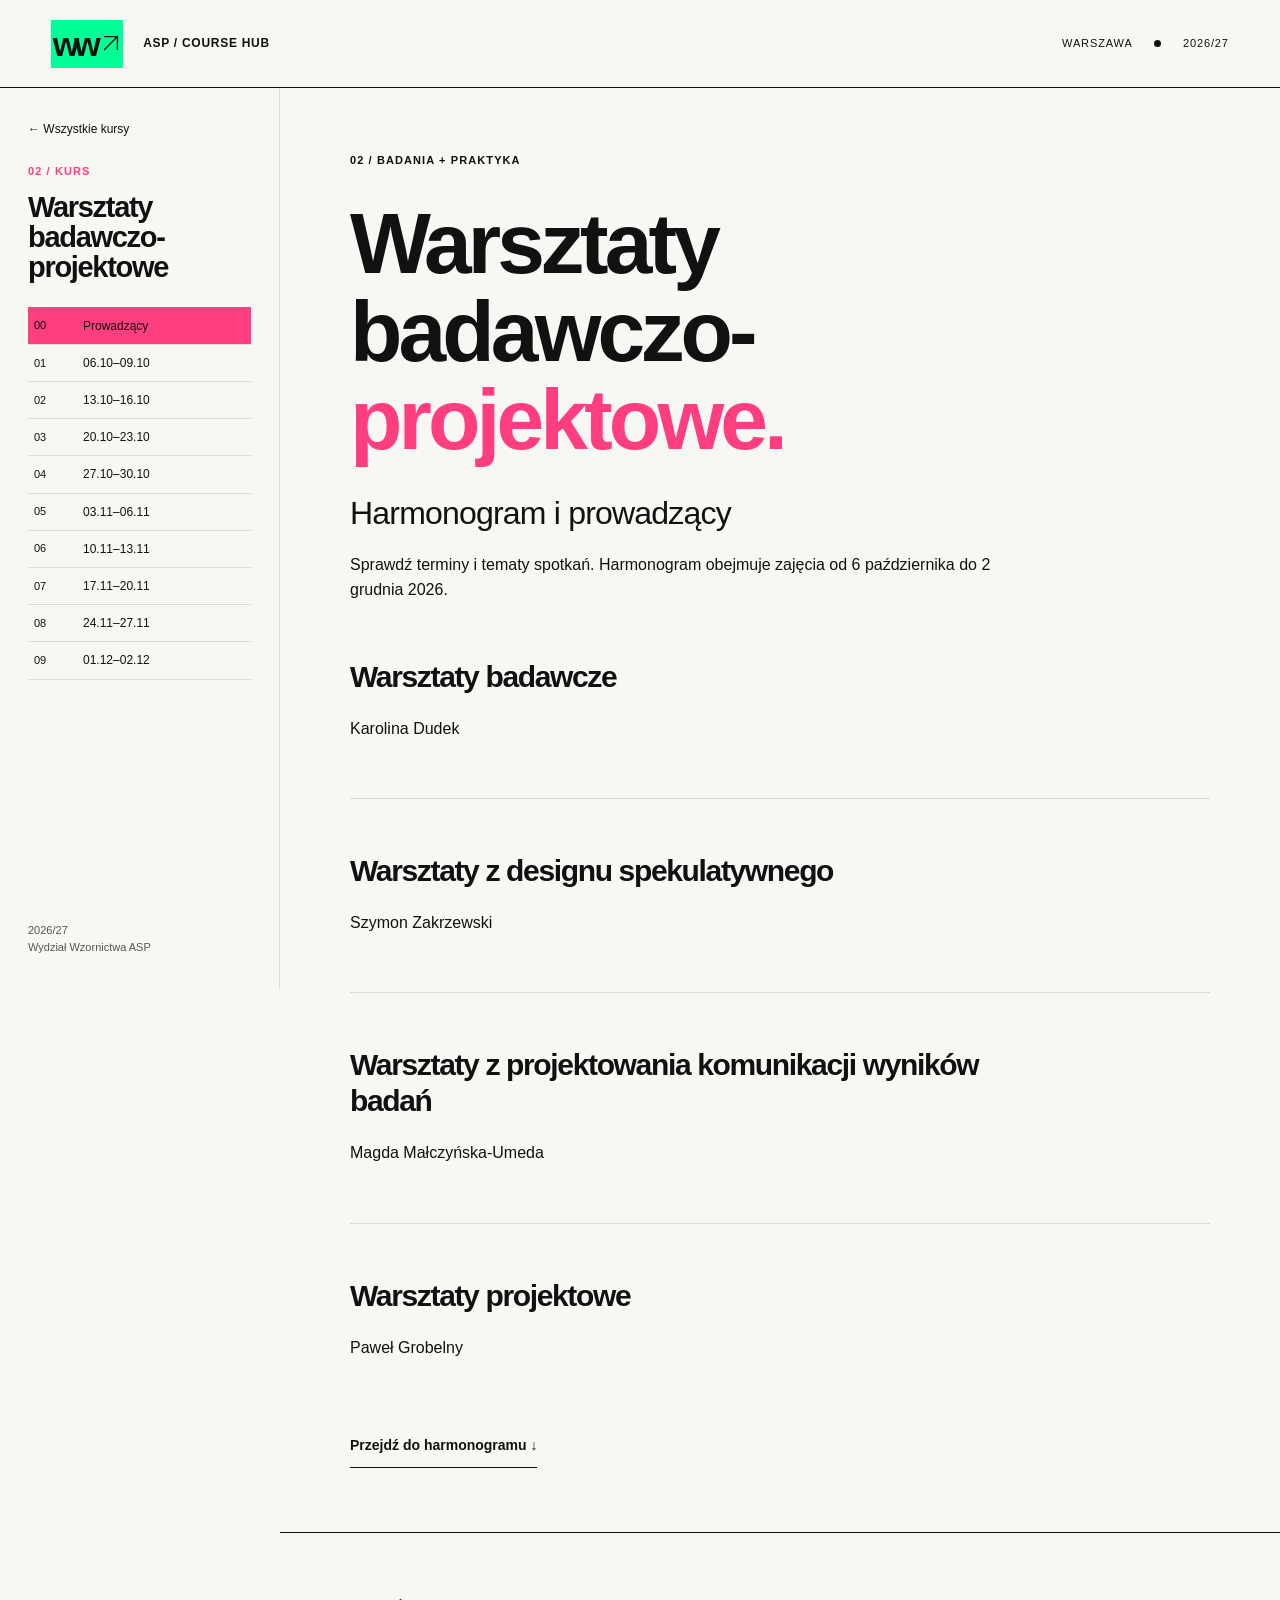
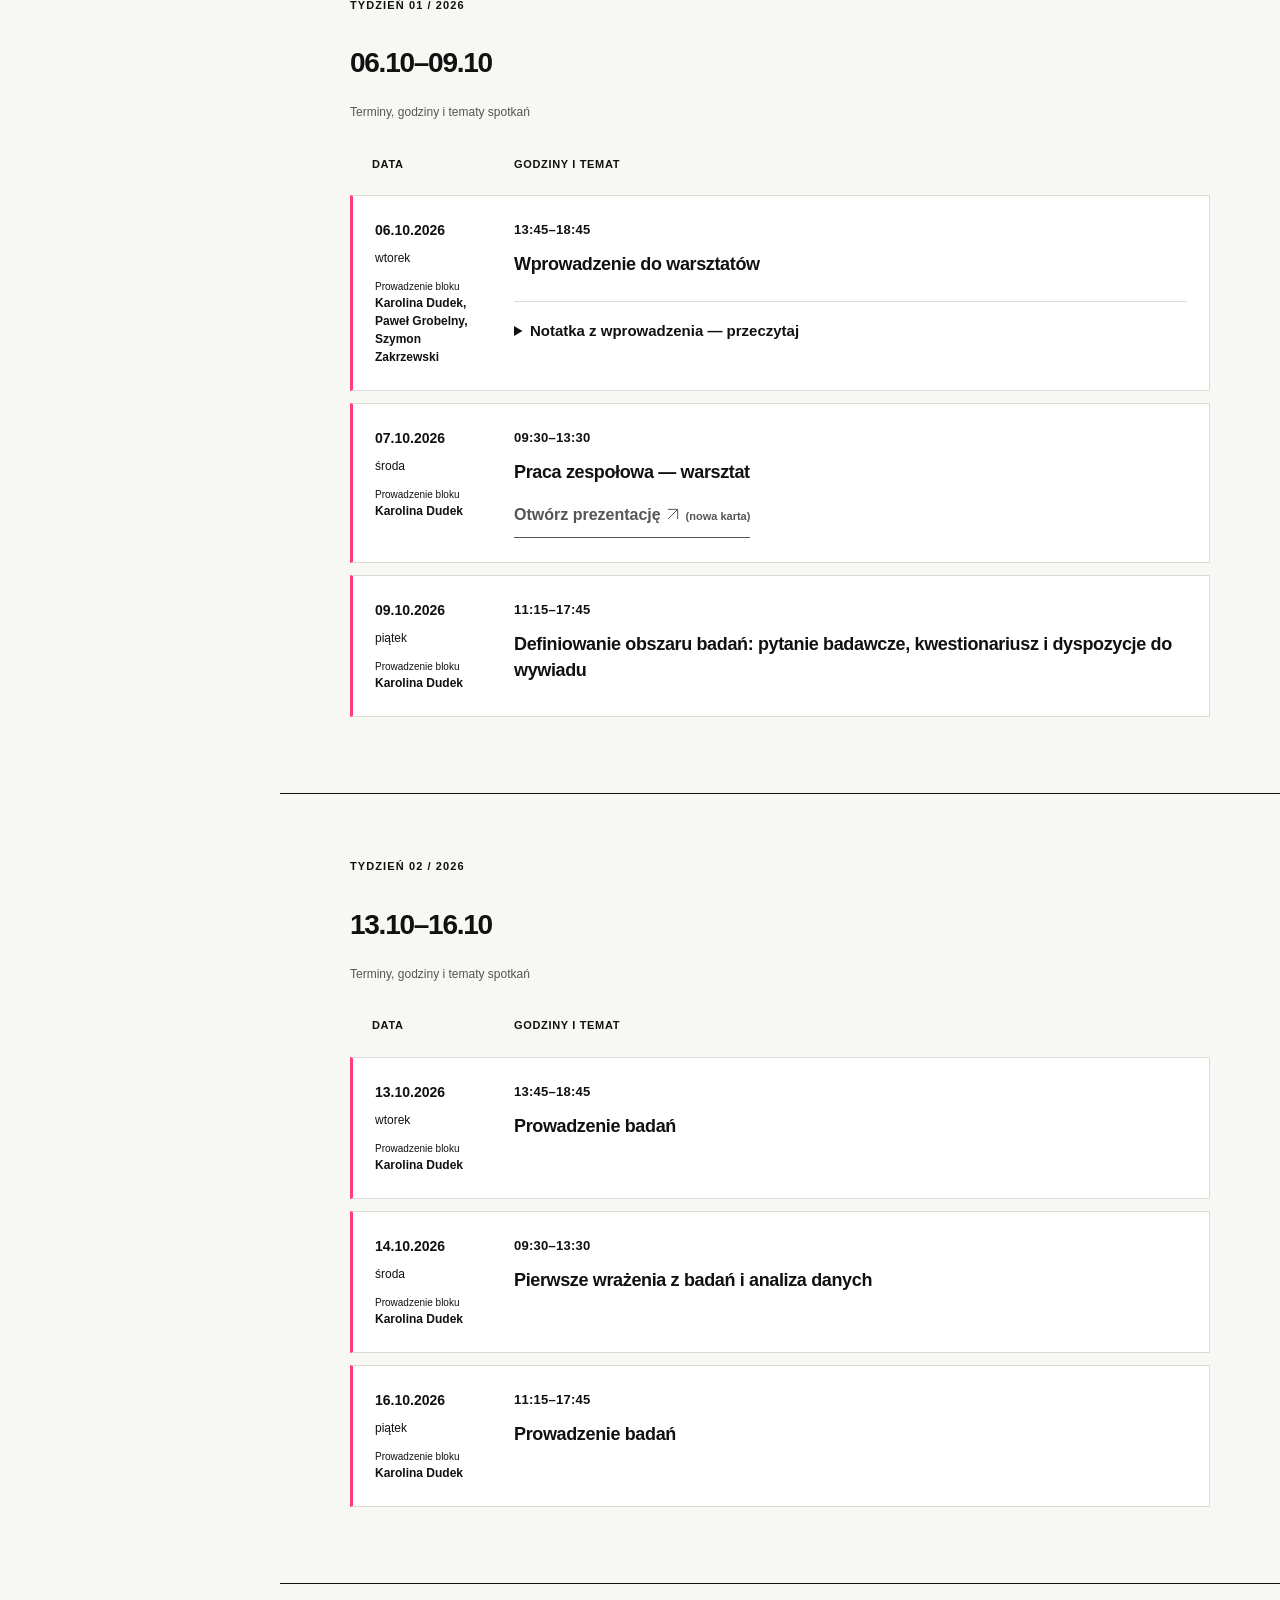
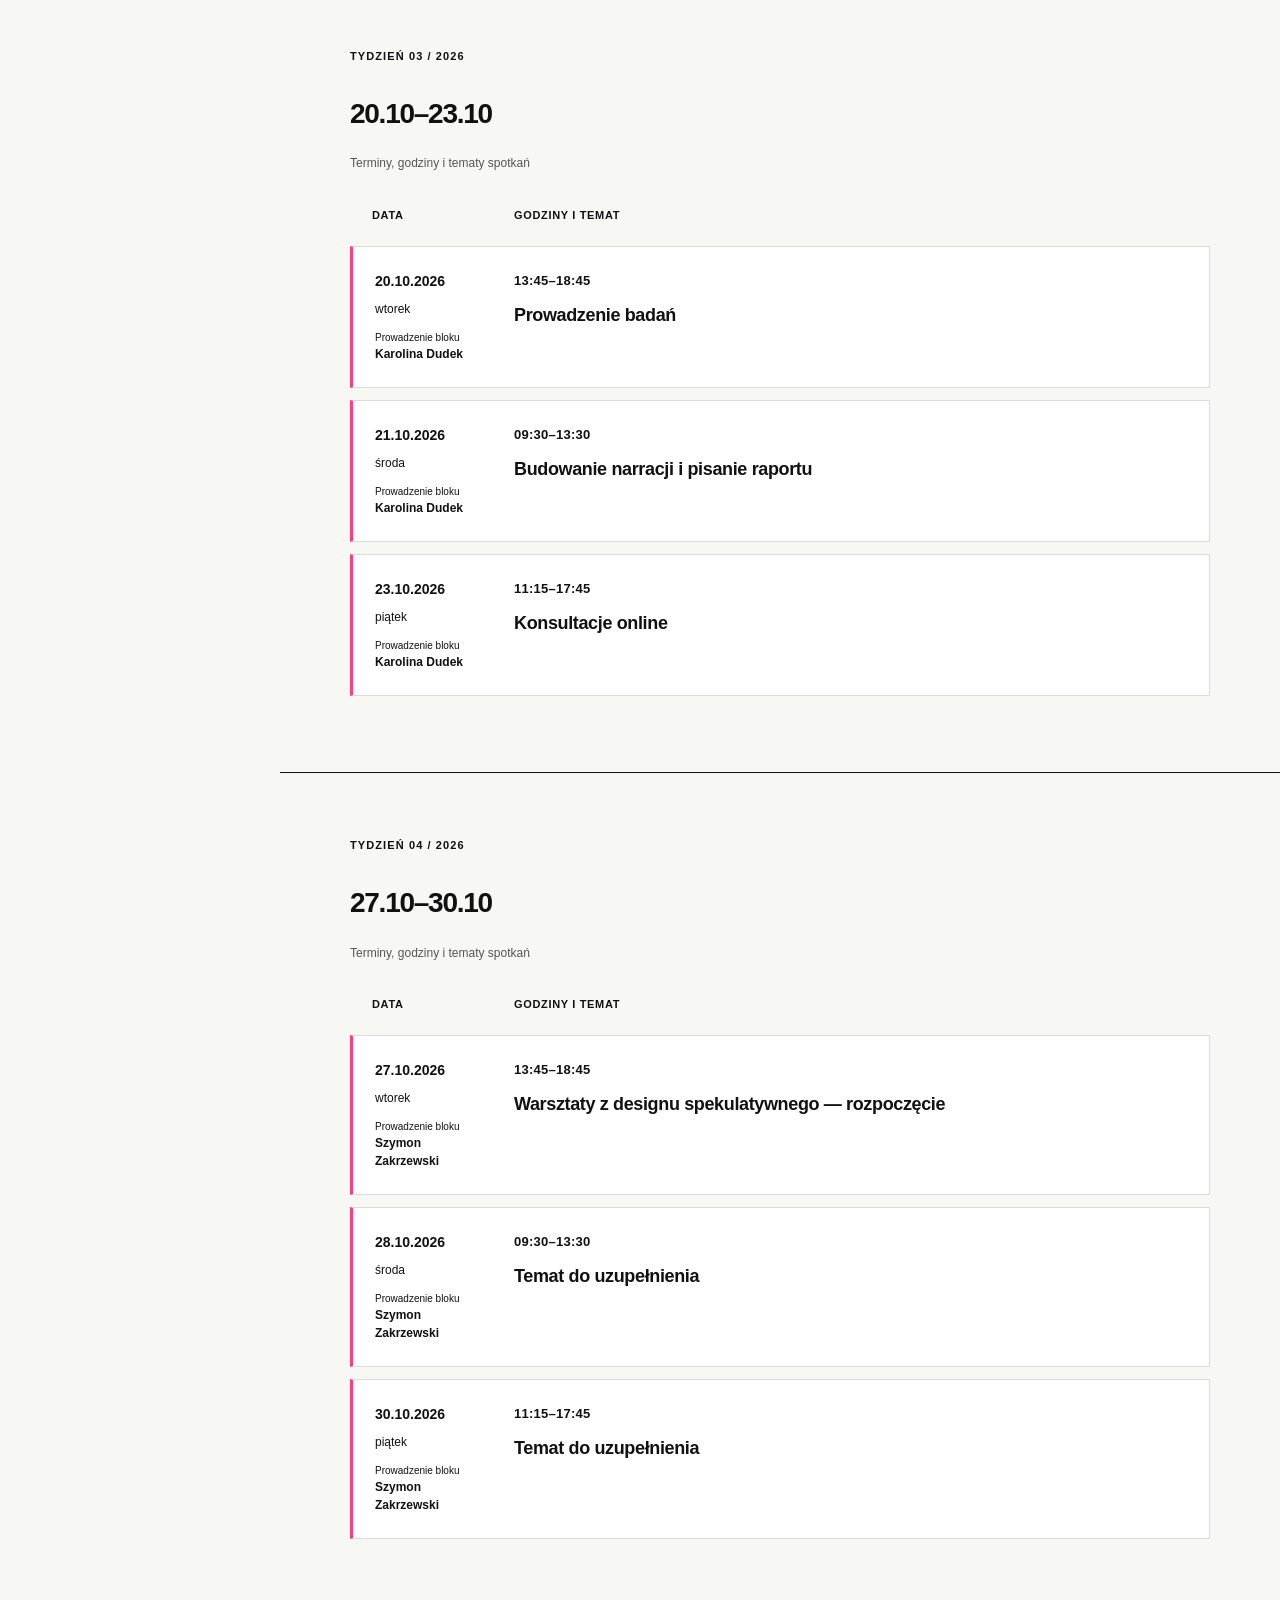
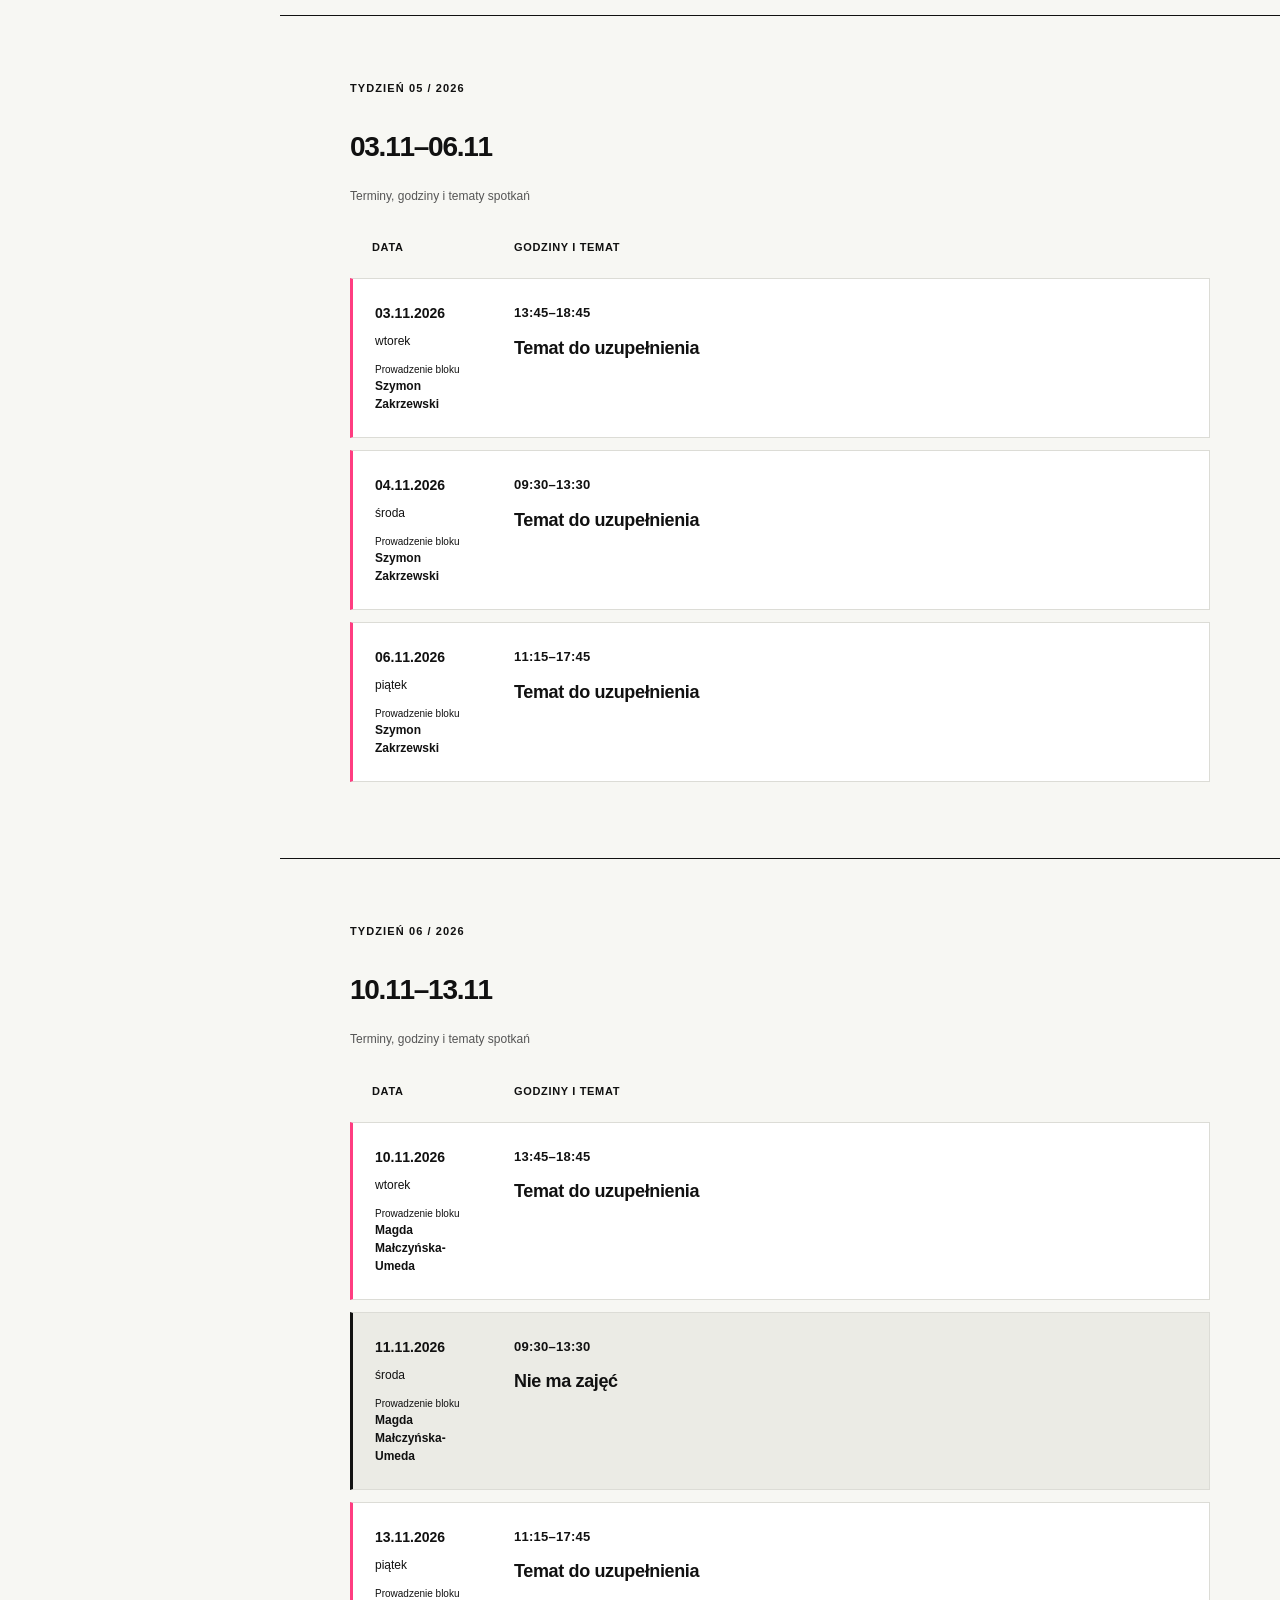
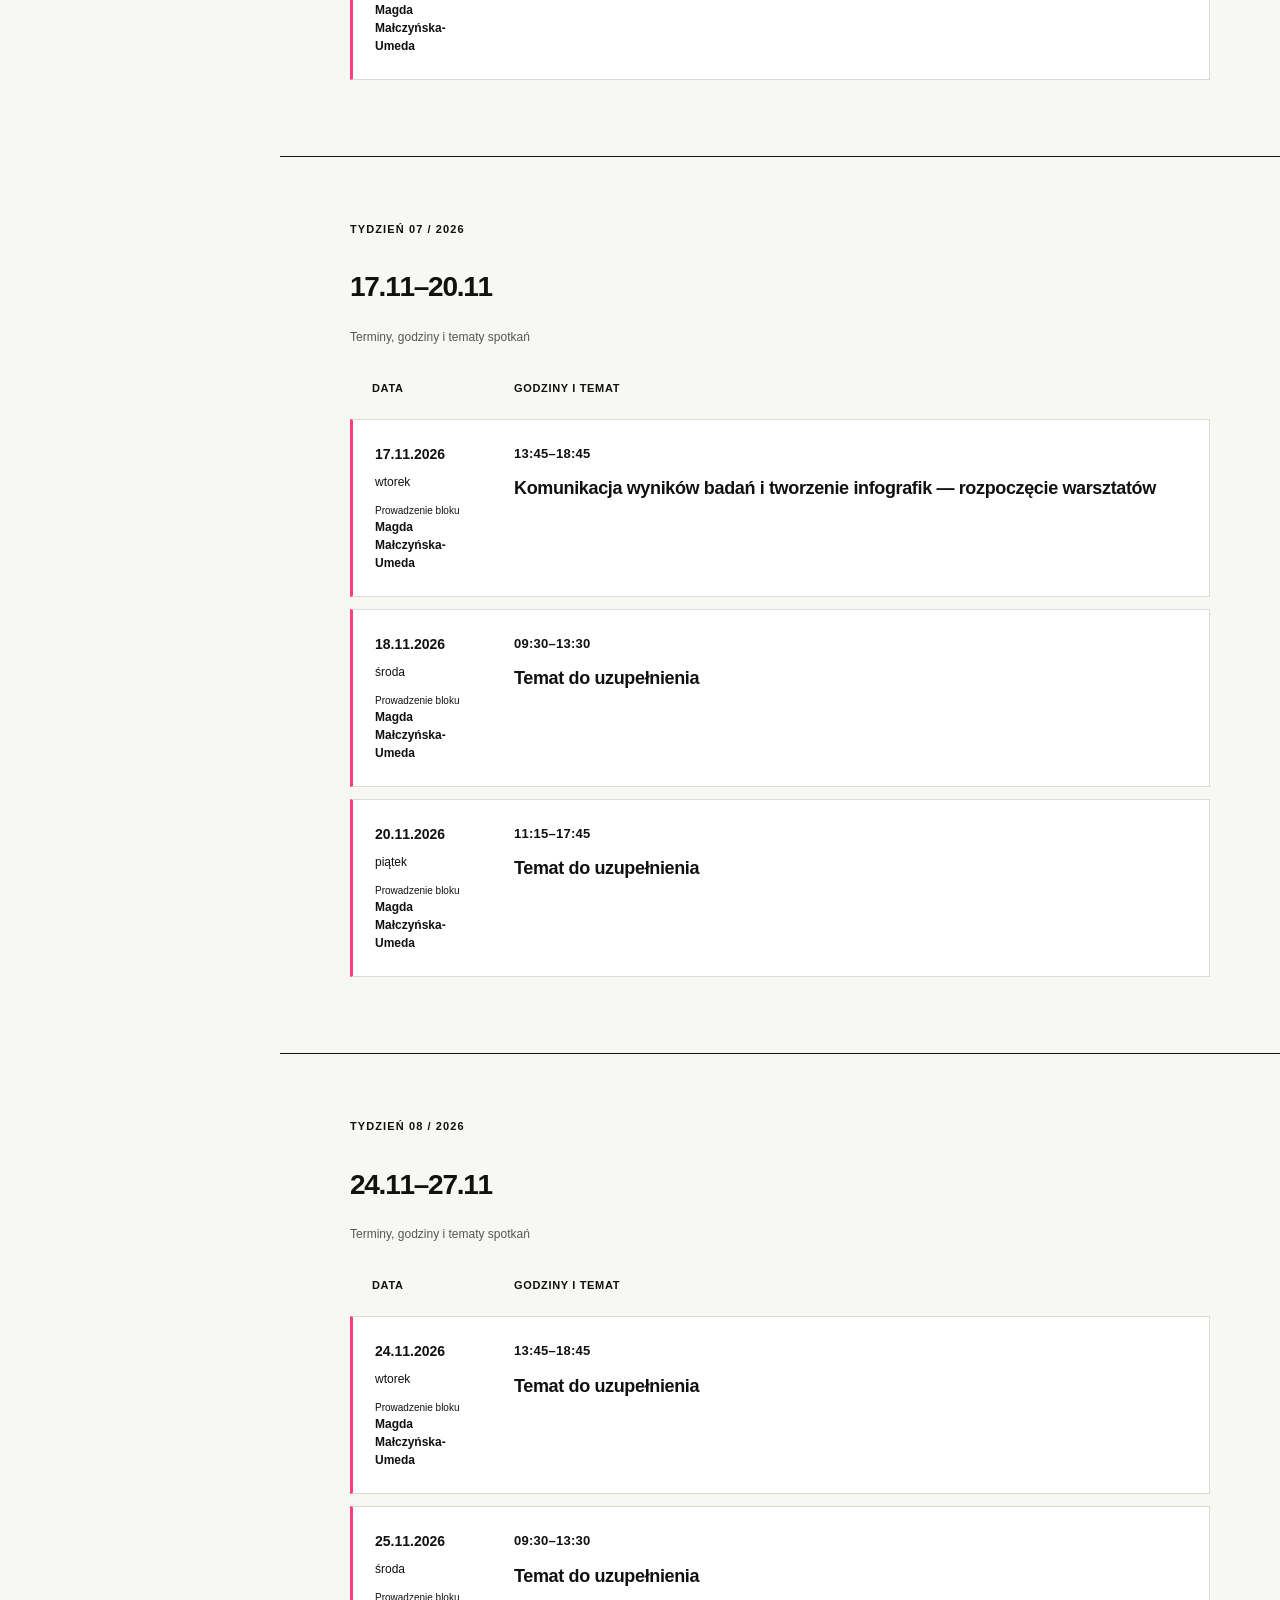
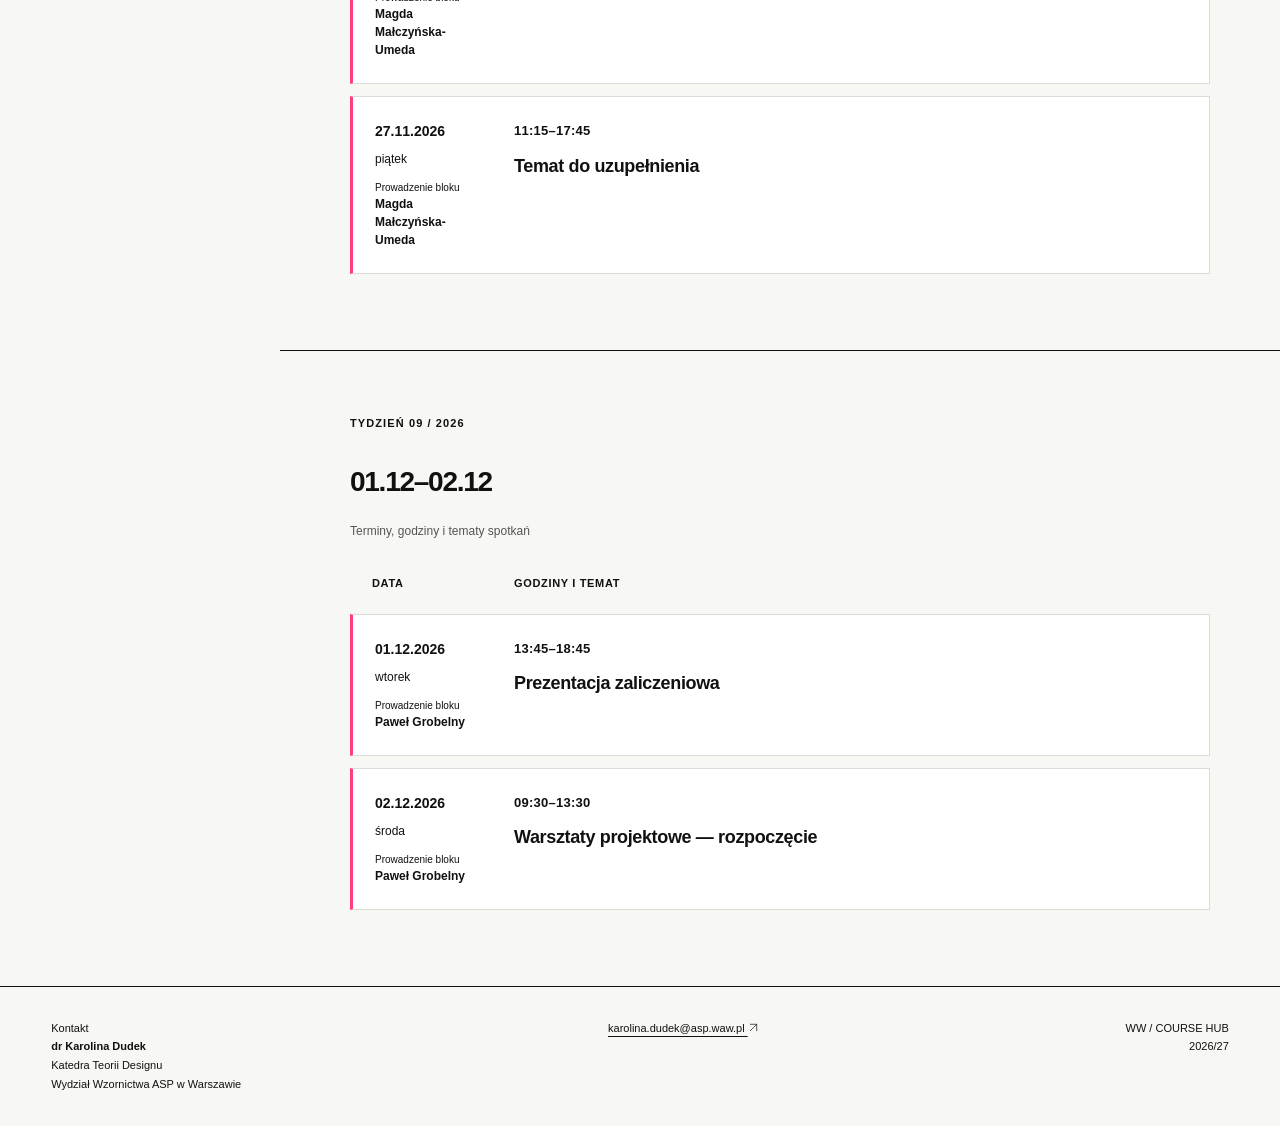
==== commit 7ec9c601: "Add teamwork workshop presentation link for October 7" ====
--- a/kursy/warsztaty-badawczo-projektowe.html
+++ b/kursy/warsztaty-badawczo-projektowe.html
@@ -1 +1 @@
-<!doctype html><html lang="pl"><head><meta charset="utf-8"><meta name="viewport" content="width=device-width, initial-scale=1"><meta name="description" content="Harmonogram i prowadzący warsztaty badawczo-projektowe. Wydział Wzornictwa ASP w Warszawie, 2026/27."><meta name="theme-color" content="#00FF97"><title>Warsztaty badawczo-projektowe · ASP Course Hub</title><link rel="stylesheet" href="../assets/css/style.css?v=20261005-1"><script src="../assets/js/main.js" defer></script></head><body class="pink"><a class="skip" href="#main">Przejdź do treści</a><header><a class="brand" href="../index.html" aria-label="ASP Course Hub — strona główna"><span class="ww">ww<span><svg xmlns="http://www.w3.org/2000/svg" class="icon-arrow" viewBox="0 0 24 24" width="1em" height="1em" fill="none" stroke="currentColor" stroke-width="1.5" stroke-linecap="round" stroke-linejoin="round" style="display:inline-block;vertical-align:-0.12em;flex-shrink:0" aria-hidden="true" focusable="false"><path d="M5 19 19 5M5 5h14v14"/></svg></span></span><span>ASP / COURSE HUB</span></a><span class="header-right">WARSZAWA <span class="dot"></span> 2026/27</span></header><div class="course-layout"><aside class="sidebar"><a class="back" href="../index.html">← Wszystkie kursy</a><div class="eyebrow">02 / KURS</div><h2>Warsztaty<br>badawczo-<br>projektowe</h2><button class="menu-toggle" aria-expanded="false" aria-controls="course-nav">Harmonogram <span>＋</span></button><nav id="course-nav" aria-label="Tygodnie warsztatów"><a href="#wprowadzenie"><span>00</span> Prowadzący</a><a href="#tydzien-1"><span>01</span> 06.10–09.10</a><a href="#tydzien-2"><span>02</span> 13.10–16.10</a><a href="#tydzien-3"><span>03</span> 20.10–23.10</a><a href="#tydzien-4"><span>04</span> 27.10–30.10</a><a href="#tydzien-5"><span>05</span> 03.11–06.11</a><a href="#tydzien-6"><span>06</span> 10.11–13.11</a><a href="#tydzien-7"><span>07</span> 17.11–20.11</a><a href="#tydzien-8"><span>08</span> 24.11–27.11</a><a href="#tydzien-9"><span>09</span> 01.12–02.12</a></nav><div class="sidebar-note">2026/27<br>Wydział Wzornictwa ASP</div></aside><main id="main"><section id="wprowadzenie" class="course-section intro"><div class="eyebrow">02 / BADANIA + PRAKTYKA</div><h1>Warsztaty<br>badawczo-<br><span>projektowe.</span></h1><p class="lead">Harmonogram i prowadzący</p><p>Sprawdź terminy i tematy spotkań. Harmonogram obejmuje zajęcia od 6 października do 2 grudnia 2026.</p><div class="module-list" aria-label="Prowadzący warsztaty"><article class="module"><h2>Warsztaty badawcze</h2><p>Karolina Dudek</p></article><article class="module"><h2>Warsztaty z designu spekulatywnego</h2><p>Szymon Zakrzewski</p></article><article class="module"><h2>Warsztaty z projektowania komunikacji wyników badań</h2><p>Magda Małczyńska-Umeda</p></article><article class="module"><h2>Warsztaty projektowe</h2><p>Paweł Grobelny</p></article></div><a class="text-link" href="#tydzien-1">Przejdź do harmonogramu ↓</a></section><section id="tydzien-1" class="course-section"><div class="eyebrow">TYDZIEŃ 01 / 2026</div><h2 class="content-heading">06.10–09.10</h2><div class="schedule workshop-schedule"><table><caption>Terminy, godziny i tematy spotkań</caption><thead><tr><th scope="col">Data</th><th scope="col">Godziny i temat</th></tr></thead><tbody><tr><td><time datetime="2026-10-06">06.10.2026</time><span class="workshop-day">wtorek</span><span class="workshop-teacher" style="display:block;white-space:normal;font-size:12px;font-weight:400;line-height:1.5;margin-top:12px"><span style="display:block;font-size:10px">Prowadzenie bloku</span><strong>Karolina Dudek, Paweł Grobelny, Szymon Zakrzewski</strong></span></td><td><span class="workshop-hours">13:45–18:45</span><h3 class="workshop-topic">Wprowadzenie do warsztatów</h3><details class="intro-meeting-note" style="margin-top:24px;border-top:1px solid var(--line);padding-top:18px"><summary style="cursor:pointer;font-size:15px;font-weight:700;line-height:1.5">Notatka z wprowadzenia — przeczytaj</summary><article aria-label="Notatka z wprowadzenia do warsztatów badawczo-projektowych"><h4 style="font-size:20px;line-height:1.3;letter-spacing:-.02em;margin:32px 0 12px">Założenia i temat</h4><p style="font-size:15px;line-height:1.7;color:var(--ink);margin:16px 0;max-width:70ch">Warsztaty są jednym, ciągłym procesem pracy nad tym samym tematem. Łączą badanie, rozwijanie koncepcji, opracowanie informacji wizualnej i projektowanie. Taki układ ma pozwolić przejść przez kolejne etapy projektu w sposób zbliżony do praktyki zawodowej. Program jest co roku modyfikowany na podstawie doświadczeń prowadzących i informacji od studentów.</p><p style="font-size:15px;line-height:1.7;color:var(--ink);margin:16px 0;max-width:70ch">Tegorocznym motywem jest wspólnota, a obszarem pracy – najbliższe otoczenie Wydziału. Każdy zespół otrzymał miejsce oraz związaną z nim grupę osób. Zaznaczone na mapie granice lokalizacji są orientacyjne: badania i projektowanie mogą obejmować także ich otoczenie.</p><h4 style="font-size:20px;line-height:1.3;letter-spacing:-.02em;margin:32px 0 12px">Sposób pracy</h4><p style="font-size:15px;line-height:1.7;color:var(--ink);margin:16px 0;max-width:70ch">Zespoły mają sformułować pytanie badawcze. Będzie ono prowadzić część badawczą i pomagać w określeniu wytycznych do dalszego projektowania.</p><p style="font-size:15px;line-height:1.7;color:var(--ink);margin:16px 0;max-width:70ch">Po etapie badań z Karoliną Szymon poprowadzi pracę spekulatywną: zespoły wykorzystają wiedzę o rzeczywistym miejscu i jego użytkownikach, by wyobrazić sobie możliwe scenariusze zmian. Celem nie jest przewidywanie przyszłości, lecz świadome sprawdzenie, jak zmiana przyjętych zasad mogłaby wpłynąć na relacje i zachowania ludzi. Następnie Magda poprowadzi część infograficzną, a Paweł — projektową. W części projektowej znaczenie będą miały także wykonalność i budżet oraz umiejętność wyjaśnienia i obrony proponowanych rozwiązań.</p><p style="font-size:15px;line-height:1.7;color:var(--ink);margin:16px 0;max-width:70ch">Praca odbywa się w zespołach podczas zajęć. Zadania można między sobą dzielić, ale decyzje wymagają wspólnej rozmowy. Prowadzący będą podchodzić do grup i konsultować postępy. Obecność każdej osoby ma znaczenie dla pracy całego zespołu; opuszczenie spotkania przenosi pracę na pozostałych i utrudnia późniejszy powrót do projektu.</p><h4 style="font-size:20px;line-height:1.3;letter-spacing:-.02em;margin:32px 0 12px">Harmonogram i zaliczenie</h4><p style="font-size:15px;line-height:1.7;color:var(--ink);margin:16px 0;max-width:70ch">Prowadzący zmieniają się wraz z kolejnymi etapami, ale temat projektu pozostaje ten sam. Po wspólnym wprowadzeniu zajęcia prowadzą kolejno Karolina, Szymon, Magda i Paweł. Szczegółowa rozpiska dat na stronie.</p><p style="font-size:15px;line-height:1.7;color:var(--ink);margin:16px 0;max-width:70ch">Godziny rozpoczęcia zajęć w poszczególne dni są różne ze względu na plan całego Wydziału. Plan przewiduje przerwy, w tym przerwę obiadową, natomiast ich faktyczny moment może wynikać z przebiegu pracy i potrzeb grupy. Nie ustalono stałej zasady wcześniejszego kończenia zajęć. Zwłaszcza podczas pracy projektowej spotkanie może skończyć się po wykonaniu zaplanowanych zadań, lecz należy to każdorazowo uzgadniać z prowadzącym.</p><p style="font-size:15px;line-height:1.7;color:var(--ink);margin:16px 0;max-width:70ch">Po części badawczej i infograficznej odbędzie się „mikrosesja”: zespoły przedstawią wyniki w prezentacji. Otrzymana wtedy ocena zostanie uwzględniona przy ocenie końcowej, związanej z prezentacją całego projektu.</p><h4 style="font-size:20px;line-height:1.3;letter-spacing:-.02em;margin:32px 0 12px">Powiązanie z dalszym programem studiów</h4><p style="font-size:15px;line-height:1.7;color:var(--ink);margin:16px 0;max-width:70ch">W drugim semestrze, przed rozpoczęciem platform badawczych, wrócimy do projektu z pierwszego semestru. Zakończony etap projektowy zostanie ponownie przeanalizowany (badania ewaluacyjne), aby wyciągnąć wnioski dotyczące oceny, zmian i dalszego rozwoju rozwiązania.</p><p style="font-size:15px;line-height:1.7;color:var(--ink);margin:16px 0;max-width:70ch">Na platformach badawczych studenci będą pracować w trzech grupach. Każda grupa spędzi cztery tygodnie na jednej platformie, po czym przejdzie do kolejnej; w ten sposób każda platforma poprowadzi zajęcia ze wszystkimi trzema grupami. Platformy są współprowadzone przez osoby z Wydziału i zaproszone osoby, będące specjalistkami i specjalistami w różnych obszarach. Więcej na temat Platform: <a href="https://ww.asp.waw.pl/projektowanie-i-badania/" style="font-size:inherit;text-decoration:underline;overflow-wrap:anywhere">https://ww.asp.waw.pl/projektowanie-i-badania/</a> [poniżej informacji o kadrze]</p></article></details></td></tr><tr><td><time datetime="2026-10-07">07.10.2026</time><span class="workshop-day">środa</span><span class="workshop-teacher" style="display:block;white-space:normal;font-size:12px;font-weight:400;line-height:1.5;margin-top:12px"><span style="display:block;font-size:10px">Prowadzenie bloku</span><strong>Karolina Dudek</strong></span></td><td><span class="workshop-hours">09:30–13:30</span><h3 class="workshop-topic">Praca zespołowa — warsztat</h3></td></tr><tr><td><time datetime="2026-10-09">09.10.2026</time><span class="workshop-day">piątek</span><span class="workshop-teacher" style="display:block;white-space:normal;font-size:12px;font-weight:400;line-height:1.5;margin-top:12px"><span style="display:block;font-size:10px">Prowadzenie bloku</span><strong>Karolina Dudek</strong></span></td><td><span class="workshop-hours">11:15–17:45</span><h3 class="workshop-topic">Definiowanie obszaru badań: pytanie badawcze, kwestionariusz i dyspozycje do wywiadu</h3></td></tr></tbody></table></div></section><section id="tydzien-2" class="course-section"><div class="eyebrow">TYDZIEŃ 02 / 2026</div><h2 class="content-heading">13.10–16.10</h2><div class="schedule workshop-schedule"><table><caption>Terminy, godziny i tematy spotkań</caption><thead><tr><th scope="col">Data</th><th scope="col">Godziny i temat</th></tr></thead><tbody><tr><td><time datetime="2026-10-13">13.10.2026</time><span class="workshop-day">wtorek</span><span class="workshop-teacher" style="display:block;white-space:normal;font-size:12px;font-weight:400;line-height:1.5;margin-top:12px"><span style="display:block;font-size:10px">Prowadzenie bloku</span><strong>Karolina Dudek</strong></span></td><td><span class="workshop-hours">13:45–18:45</span><h3 class="workshop-topic">Prowadzenie badań</h3></td></tr><tr><td><time datetime="2026-10-14">14.10.2026</time><span class="workshop-day">środa</span><span class="workshop-teacher" style="display:block;white-space:normal;font-size:12px;font-weight:400;line-height:1.5;margin-top:12px"><span style="display:block;font-size:10px">Prowadzenie bloku</span><strong>Karolina Dudek</strong></span></td><td><span class="workshop-hours">09:30–13:30</span><h3 class="workshop-topic">Pierwsze wrażenia z badań i analiza danych</h3></td></tr><tr><td><time datetime="2026-10-16">16.10.2026</time><span class="workshop-day">piątek</span><span class="workshop-teacher" style="display:block;white-space:normal;font-size:12px;font-weight:400;line-height:1.5;margin-top:12px"><span style="display:block;font-size:10px">Prowadzenie bloku</span><strong>Karolina Dudek</strong></span></td><td><span class="workshop-hours">11:15–17:45</span><h3 class="workshop-topic">Prowadzenie badań</h3></td></tr></tbody></table></div></section><section id="tydzien-3" class="course-section"><div class="eyebrow">TYDZIEŃ 03 / 2026</div><h2 class="content-heading">20.10–23.10</h2><div class="schedule workshop-schedule"><table><caption>Terminy, godziny i tematy spotkań</caption><thead><tr><th scope="col">Data</th><th scope="col">Godziny i temat</th></tr></thead><tbody><tr><td><time datetime="2026-10-20">20.10.2026</time><span class="workshop-day">wtorek</span><span class="workshop-teacher" style="display:block;white-space:normal;font-size:12px;font-weight:400;line-height:1.5;margin-top:12px"><span style="display:block;font-size:10px">Prowadzenie bloku</span><strong>Karolina Dudek</strong></span></td><td><span class="workshop-hours">13:45–18:45</span><h3 class="workshop-topic">Prowadzenie badań</h3></td></tr><tr><td><time datetime="2026-10-21">21.10.2026</time><span class="workshop-day">środa</span><span class="workshop-teacher" style="display:block;white-space:normal;font-size:12px;font-weight:400;line-height:1.5;margin-top:12px"><span style="display:block;font-size:10px">Prowadzenie bloku</span><strong>Karolina Dudek</strong></span></td><td><span class="workshop-hours">09:30–13:30</span><h3 class="workshop-topic">Budowanie narracji i pisanie raportu</h3></td></tr><tr><td><time datetime="2026-10-23">23.10.2026</time><span class="workshop-day">piątek</span><span class="workshop-teacher" style="display:block;white-space:normal;font-size:12px;font-weight:400;line-height:1.5;margin-top:12px"><span style="display:block;font-size:10px">Prowadzenie bloku</span><strong>Karolina Dudek</strong></span></td><td><span class="workshop-hours">11:15–17:45</span><h3 class="workshop-topic">Konsultacje online</h3></td></tr></tbody></table></div></section><section id="tydzien-4" class="course-section"><div class="eyebrow">TYDZIEŃ 04 / 2026</div><h2 class="content-heading">27.10–30.10</h2><div class="schedule workshop-schedule"><table><caption>Terminy, godziny i tematy spotkań</caption><thead><tr><th scope="col">Data</th><th scope="col">Godziny i temat</th></tr></thead><tbody><tr><td><time datetime="2026-10-27">27.10.2026</time><span class="workshop-day">wtorek</span><span class="workshop-teacher" style="display:block;white-space:normal;font-size:12px;font-weight:400;line-height:1.5;margin-top:12px"><span style="display:block;font-size:10px">Prowadzenie bloku</span><strong>Szymon Zakrzewski</strong></span></td><td><span class="workshop-hours">13:45–18:45</span><h3 class="workshop-topic">Warsztaty z designu spekulatywnego — rozpoczęcie</h3></td></tr><tr><td><time datetime="2026-10-28">28.10.2026</time><span class="workshop-day">środa</span><span class="workshop-teacher" style="display:block;white-space:normal;font-size:12px;font-weight:400;line-height:1.5;margin-top:12px"><span style="display:block;font-size:10px">Prowadzenie bloku</span><strong>Szymon Zakrzewski</strong></span></td><td><span class="workshop-hours">09:30–13:30</span><h3 class="workshop-topic">Temat do uzupełnienia</h3></td></tr><tr><td><time datetime="2026-10-30">30.10.2026</time><span class="workshop-day">piątek</span><span class="workshop-teacher" style="display:block;white-space:normal;font-size:12px;font-weight:400;line-height:1.5;margin-top:12px"><span style="display:block;font-size:10px">Prowadzenie bloku</span><strong>Szymon Zakrzewski</strong></span></td><td><span class="workshop-hours">11:15–17:45</span><h3 class="workshop-topic">Temat do uzupełnienia</h3></td></tr></tbody></table></div></section><section id="tydzien-5" class="course-section"><div class="eyebrow">TYDZIEŃ 05 / 2026</div><h2 class="content-heading">03.11–06.11</h2><div class="schedule workshop-schedule"><table><caption>Terminy, godziny i tematy spotkań</caption><thead><tr><th scope="col">Data</th><th scope="col">Godziny i temat</th></tr></thead><tbody><tr><td><time datetime="2026-11-03">03.11.2026</time><span class="workshop-day">wtorek</span><span class="workshop-teacher" style="display:block;white-space:normal;font-size:12px;font-weight:400;line-height:1.5;margin-top:12px"><span style="display:block;font-size:10px">Prowadzenie bloku</span><strong>Szymon Zakrzewski</strong></span></td><td><span class="workshop-hours">13:45–18:45</span><h3 class="workshop-topic">Temat do uzupełnienia</h3></td></tr><tr><td><time datetime="2026-11-04">04.11.2026</time><span class="workshop-day">środa</span><span class="workshop-teacher" style="display:block;white-space:normal;font-size:12px;font-weight:400;line-height:1.5;margin-top:12px"><span style="display:block;font-size:10px">Prowadzenie bloku</span><strong>Szymon Zakrzewski</strong></span></td><td><span class="workshop-hours">09:30–13:30</span><h3 class="workshop-topic">Temat do uzupełnienia</h3></td></tr><tr><td><time datetime="2026-11-06">06.11.2026</time><span class="workshop-day">piątek</span><span class="workshop-teacher" style="display:block;white-space:normal;font-size:12px;font-weight:400;line-height:1.5;margin-top:12px"><span style="display:block;font-size:10px">Prowadzenie bloku</span><strong>Szymon Zakrzewski</strong></span></td><td><span class="workshop-hours">11:15–17:45</span><h3 class="workshop-topic">Temat do uzupełnienia</h3></td></tr></tbody></table></div></section><section id="tydzien-6" class="course-section"><div class="eyebrow">TYDZIEŃ 06 / 2026</div><h2 class="content-heading">10.11–13.11</h2><div class="schedule workshop-schedule"><table><caption>Terminy, godziny i tematy spotkań</caption><thead><tr><th scope="col">Data</th><th scope="col">Godziny i temat</th></tr></thead><tbody><tr><td><time datetime="2026-11-10">10.11.2026</time><span class="workshop-day">wtorek</span><span class="workshop-teacher" style="display:block;white-space:normal;font-size:12px;font-weight:400;line-height:1.5;margin-top:12px"><span style="display:block;font-size:10px">Prowadzenie bloku</span><strong>Magda Małczyńska-Umeda</strong></span></td><td><span class="workshop-hours">13:45–18:45</span><h3 class="workshop-topic">Temat do uzupełnienia</h3></td></tr><tr class="no-class"><td><time datetime="2026-11-11">11.11.2026</time><span class="workshop-day">środa</span><span class="workshop-teacher" style="display:block;white-space:normal;font-size:12px;font-weight:400;line-height:1.5;margin-top:12px"><span style="display:block;font-size:10px">Prowadzenie bloku</span><strong>Magda Małczyńska-Umeda</strong></span></td><td><span class="workshop-hours">09:30–13:30</span><h3 class="workshop-topic">Nie ma zajęć</h3></td></tr><tr><td><time datetime="2026-11-13">13.11.2026</time><span class="workshop-day">piątek</span><span class="workshop-teacher" style="display:block;white-space:normal;font-size:12px;font-weight:400;line-height:1.5;margin-top:12px"><span style="display:block;font-size:10px">Prowadzenie bloku</span><strong>Magda Małczyńska-Umeda</strong></span></td><td><span class="workshop-hours">11:15–17:45</span><h3 class="workshop-topic">Temat do uzupełnienia</h3></td></tr></tbody></table></div></section><section id="tydzien-7" class="course-section"><div class="eyebrow">TYDZIEŃ 07 / 2026</div><h2 class="content-heading">17.11–20.11</h2><div class="schedule workshop-schedule"><table><caption>Terminy, godziny i tematy spotkań</caption><thead><tr><th scope="col">Data</th><th scope="col">Godziny i temat</th></tr></thead><tbody><tr><td><time datetime="2026-11-17">17.11.2026</time><span class="workshop-day">wtorek</span><span class="workshop-teacher" style="display:block;white-space:normal;font-size:12px;font-weight:400;line-height:1.5;margin-top:12px"><span style="display:block;font-size:10px">Prowadzenie bloku</span><strong>Magda Małczyńska-Umeda</strong></span></td><td><span class="workshop-hours">13:45–18:45</span><h3 class="workshop-topic">Komunikacja wyników badań i tworzenie infografik — rozpoczęcie warsztatów</h3></td></tr><tr><td><time datetime="2026-11-18">18.11.2026</time><span class="workshop-day">środa</span><span class="workshop-teacher" style="display:block;white-space:normal;font-size:12px;font-weight:400;line-height:1.5;margin-top:12px"><span style="display:block;font-size:10px">Prowadzenie bloku</span><strong>Magda Małczyńska-Umeda</strong></span></td><td><span class="workshop-hours">09:30–13:30</span><h3 class="workshop-topic">Temat do uzupełnienia</h3></td></tr><tr><td><time datetime="2026-11-20">20.11.2026</time><span class="workshop-day">piątek</span><span class="workshop-teacher" style="display:block;white-space:normal;font-size:12px;font-weight:400;line-height:1.5;margin-top:12px"><span style="display:block;font-size:10px">Prowadzenie bloku</span><strong>Magda Małczyńska-Umeda</strong></span></td><td><span class="workshop-hours">11:15–17:45</span><h3 class="workshop-topic">Temat do uzupełnienia</h3></td></tr></tbody></table></div></section><section id="tydzien-8" class="course-section"><div class="eyebrow">TYDZIEŃ 08 / 2026</div><h2 class="content-heading">24.11–27.11</h2><div class="schedule workshop-schedule"><table><caption>Terminy, godziny i tematy spotkań</caption><thead><tr><th scope="col">Data</th><th scope="col">Godziny i temat</th></tr></thead><tbody><tr><td><time datetime="2026-11-24">24.11.2026</time><span class="workshop-day">wtorek</span><span class="workshop-teacher" style="display:block;white-space:normal;font-size:12px;font-weight:400;line-height:1.5;margin-top:12px"><span style="display:block;font-size:10px">Prowadzenie bloku</span><strong>Magda Małczyńska-Umeda</strong></span></td><td><span class="workshop-hours">13:45–18:45</span><h3 class="workshop-topic">Temat do uzupełnienia</h3></td></tr><tr><td><time datetime="2026-11-25">25.11.2026</time><span class="workshop-day">środa</span><span class="workshop-teacher" style="display:block;white-space:normal;font-size:12px;font-weight:400;line-height:1.5;margin-top:12px"><span style="display:block;font-size:10px">Prowadzenie bloku</span><strong>Magda Małczyńska-Umeda</strong></span></td><td><span class="workshop-hours">09:30–13:30</span><h3 class="workshop-topic">Temat do uzupełnienia</h3></td></tr><tr><td><time datetime="2026-11-27">27.11.2026</time><span class="workshop-day">piątek</span><span class="workshop-teacher" style="display:block;white-space:normal;font-size:12px;font-weight:400;line-height:1.5;margin-top:12px"><span style="display:block;font-size:10px">Prowadzenie bloku</span><strong>Magda Małczyńska-Umeda</strong></span></td><td><span class="workshop-hours">11:15–17:45</span><h3 class="workshop-topic">Temat do uzupełnienia</h3></td></tr></tbody></table></div></section><section id="tydzien-9" class="course-section"><div class="eyebrow">TYDZIEŃ 09 / 2026</div><h2 class="content-heading">01.12–02.12</h2><div class="schedule workshop-schedule"><table><caption>Terminy, godziny i tematy spotkań</caption><thead><tr><th scope="col">Data</th><th scope="col">Godziny i temat</th></tr></thead><tbody><tr><td><time datetime="2026-12-01">01.12.2026</time><span class="workshop-day">wtorek</span><span class="workshop-teacher" style="display:block;white-space:normal;font-size:12px;font-weight:400;line-height:1.5;margin-top:12px"><span style="display:block;font-size:10px">Prowadzenie bloku</span><strong>Paweł Grobelny</strong></span></td><td><span class="workshop-hours">13:45–18:45</span><h3 class="workshop-topic">Prezentacja zaliczeniowa</h3></td></tr><tr><td><time datetime="2026-12-02">02.12.2026</time><span class="workshop-day">środa</span><span class="workshop-teacher" style="display:block;white-space:normal;font-size:12px;font-weight:400;line-height:1.5;margin-top:12px"><span style="display:block;font-size:10px">Prowadzenie bloku</span><strong>Paweł Grobelny</strong></span></td><td><span class="workshop-hours">09:30–13:30</span><h3 class="workshop-topic">Warsztaty projektowe — rozpoczęcie</h3></td></tr></tbody></table></div></section></main></div><footer><div>Kontakt<br><strong>dr Karolina Dudek</strong><br>Katedra Teorii Designu<br>Wydział Wzornictwa ASP w Warszawie</div><a href="mailto:karolina.dudek@asp.waw.pl">karolina.dudek@asp.waw.pl <svg xmlns="http://www.w3.org/2000/svg" class="icon-arrow" viewBox="0 0 24 24" width="1em" height="1em" fill="none" stroke="currentColor" stroke-width="1.5" stroke-linecap="round" stroke-linejoin="round" style="display:inline-block;vertical-align:-0.12em;flex-shrink:0" aria-hidden="true" focusable="false"><path d="M5 19 19 5M5 5h14v14"/></svg></a><span>WW / COURSE HUB<br>2026/27</span></footer></body></html>
+<!doctype html><html lang="pl"><head><meta charset="utf-8"><meta name="viewport" content="width=device-width, initial-scale=1"><meta name="description" content="Harmonogram i prowadzący warsztaty badawczo-projektowe. Wydział Wzornictwa ASP w Warszawie, 2026/27."><meta name="theme-color" content="#00FF97"><title>Warsztaty badawczo-projektowe · ASP Course Hub</title><link rel="stylesheet" href="../assets/css/style.css?v=20261005-1"><script src="../assets/js/main.js" defer></script></head><body class="pink"><a class="skip" href="#main">Przejdź do treści</a><header><a class="brand" href="../index.html" aria-label="ASP Course Hub — strona główna"><span class="ww">ww<span><svg xmlns="http://www.w3.org/2000/svg" class="icon-arrow" viewBox="0 0 24 24" width="1em" height="1em" fill="none" stroke="currentColor" stroke-width="1.5" stroke-linecap="round" stroke-linejoin="round" style="display:inline-block;vertical-align:-0.12em;flex-shrink:0" aria-hidden="true" focusable="false"><path d="M5 19 19 5M5 5h14v14"/></svg></span></span><span>ASP / COURSE HUB</span></a><span class="header-right">WARSZAWA <span class="dot"></span> 2026/27</span></header><div class="course-layout"><aside class="sidebar"><a class="back" href="../index.html">← Wszystkie kursy</a><div class="eyebrow">02 / KURS</div><h2>Warsztaty<br>badawczo-<br>projektowe</h2><button class="menu-toggle" aria-expanded="false" aria-controls="course-nav">Harmonogram <span>＋</span></button><nav id="course-nav" aria-label="Tygodnie warsztatów"><a href="#wprowadzenie"><span>00</span> Prowadzący</a><a href="#tydzien-1"><span>01</span> 06.10–09.10</a><a href="#tydzien-2"><span>02</span> 13.10–16.10</a><a href="#tydzien-3"><span>03</span> 20.10–23.10</a><a href="#tydzien-4"><span>04</span> 27.10–30.10</a><a href="#tydzien-5"><span>05</span> 03.11–06.11</a><a href="#tydzien-6"><span>06</span> 10.11–13.11</a><a href="#tydzien-7"><span>07</span> 17.11–20.11</a><a href="#tydzien-8"><span>08</span> 24.11–27.11</a><a href="#tydzien-9"><span>09</span> 01.12–02.12</a></nav><div class="sidebar-note">2026/27<br>Wydział Wzornictwa ASP</div></aside><main id="main"><section id="wprowadzenie" class="course-section intro"><div class="eyebrow">02 / BADANIA + PRAKTYKA</div><h1>Warsztaty<br>badawczo-<br><span>projektowe.</span></h1><p class="lead">Harmonogram i prowadzący</p><p>Sprawdź terminy i tematy spotkań. Harmonogram obejmuje zajęcia od 6 października do 2 grudnia 2026.</p><div class="module-list" aria-label="Prowadzący warsztaty"><article class="module"><h2>Warsztaty badawcze</h2><p>Karolina Dudek</p></article><article class="module"><h2>Warsztaty z designu spekulatywnego</h2><p>Szymon Zakrzewski</p></article><article class="module"><h2>Warsztaty z projektowania komunikacji wyników badań</h2><p>Magda Małczyńska-Umeda</p></article><article class="module"><h2>Warsztaty projektowe</h2><p>Paweł Grobelny</p></article></div><a class="text-link" href="#tydzien-1">Przejdź do harmonogramu ↓</a></section><section id="tydzien-1" class="course-section"><div class="eyebrow">TYDZIEŃ 01 / 2026</div><h2 class="content-heading">06.10–09.10</h2><div class="schedule workshop-schedule"><table><caption>Terminy, godziny i tematy spotkań</caption><thead><tr><th scope="col">Data</th><th scope="col">Godziny i temat</th></tr></thead><tbody><tr><td><time datetime="2026-10-06">06.10.2026</time><span class="workshop-day">wtorek</span><span class="workshop-teacher" style="display:block;white-space:normal;font-size:12px;font-weight:400;line-height:1.5;margin-top:12px"><span style="display:block;font-size:10px">Prowadzenie bloku</span><strong>Karolina Dudek, Paweł Grobelny, Szymon Zakrzewski</strong></span></td><td><span class="workshop-hours">13:45–18:45</span><h3 class="workshop-topic">Wprowadzenie do warsztatów</h3><details class="intro-meeting-note" style="margin-top:24px;border-top:1px solid var(--line);padding-top:18px"><summary style="cursor:pointer;font-size:15px;font-weight:700;line-height:1.5">Notatka z wprowadzenia — przeczytaj</summary><article aria-label="Notatka z wprowadzenia do warsztatów badawczo-projektowych"><h4 style="font-size:20px;line-height:1.3;letter-spacing:-.02em;margin:32px 0 12px">Założenia i temat</h4><p style="font-size:15px;line-height:1.7;color:var(--ink);margin:16px 0;max-width:70ch">Warsztaty są jednym, ciągłym procesem pracy nad tym samym tematem. Łączą badanie, rozwijanie koncepcji, opracowanie informacji wizualnej i projektowanie. Taki układ ma pozwolić przejść przez kolejne etapy projektu w sposób zbliżony do praktyki zawodowej. Program jest co roku modyfikowany na podstawie doświadczeń prowadzących i informacji od studentów.</p><p style="font-size:15px;line-height:1.7;color:var(--ink);margin:16px 0;max-width:70ch">Tegorocznym motywem jest wspólnota, a obszarem pracy – najbliższe otoczenie Wydziału. Każdy zespół otrzymał miejsce oraz związaną z nim grupę osób. Zaznaczone na mapie granice lokalizacji są orientacyjne: badania i projektowanie mogą obejmować także ich otoczenie.</p><h4 style="font-size:20px;line-height:1.3;letter-spacing:-.02em;margin:32px 0 12px">Sposób pracy</h4><p style="font-size:15px;line-height:1.7;color:var(--ink);margin:16px 0;max-width:70ch">Zespoły mają sformułować pytanie badawcze. Będzie ono prowadzić część badawczą i pomagać w określeniu wytycznych do dalszego projektowania.</p><p style="font-size:15px;line-height:1.7;color:var(--ink);margin:16px 0;max-width:70ch">Po etapie badań z Karoliną Szymon poprowadzi pracę spekulatywną: zespoły wykorzystają wiedzę o rzeczywistym miejscu i jego użytkownikach, by wyobrazić sobie możliwe scenariusze zmian. Celem nie jest przewidywanie przyszłości, lecz świadome sprawdzenie, jak zmiana przyjętych zasad mogłaby wpłynąć na relacje i zachowania ludzi. Następnie Magda poprowadzi część infograficzną, a Paweł — projektową. W części projektowej znaczenie będą miały także wykonalność i budżet oraz umiejętność wyjaśnienia i obrony proponowanych rozwiązań.</p><p style="font-size:15px;line-height:1.7;color:var(--ink);margin:16px 0;max-width:70ch">Praca odbywa się w zespołach podczas zajęć. Zadania można między sobą dzielić, ale decyzje wymagają wspólnej rozmowy. Prowadzący będą podchodzić do grup i konsultować postępy. Obecność każdej osoby ma znaczenie dla pracy całego zespołu; opuszczenie spotkania przenosi pracę na pozostałych i utrudnia późniejszy powrót do projektu.</p><h4 style="font-size:20px;line-height:1.3;letter-spacing:-.02em;margin:32px 0 12px">Harmonogram i zaliczenie</h4><p style="font-size:15px;line-height:1.7;color:var(--ink);margin:16px 0;max-width:70ch">Prowadzący zmieniają się wraz z kolejnymi etapami, ale temat projektu pozostaje ten sam. Po wspólnym wprowadzeniu zajęcia prowadzą kolejno Karolina, Szymon, Magda i Paweł. Szczegółowa rozpiska dat na stronie.</p><p style="font-size:15px;line-height:1.7;color:var(--ink);margin:16px 0;max-width:70ch">Godziny rozpoczęcia zajęć w poszczególne dni są różne ze względu na plan całego Wydziału. Plan przewiduje przerwy, w tym przerwę obiadową, natomiast ich faktyczny moment może wynikać z przebiegu pracy i potrzeb grupy. Nie ustalono stałej zasady wcześniejszego kończenia zajęć. Zwłaszcza podczas pracy projektowej spotkanie może skończyć się po wykonaniu zaplanowanych zadań, lecz należy to każdorazowo uzgadniać z prowadzącym.</p><p style="font-size:15px;line-height:1.7;color:var(--ink);margin:16px 0;max-width:70ch">Po części badawczej i infograficznej odbędzie się „mikrosesja”: zespoły przedstawią wyniki w prezentacji. Otrzymana wtedy ocena zostanie uwzględniona przy ocenie końcowej, związanej z prezentacją całego projektu.</p><h4 style="font-size:20px;line-height:1.3;letter-spacing:-.02em;margin:32px 0 12px">Powiązanie z dalszym programem studiów</h4><p style="font-size:15px;line-height:1.7;color:var(--ink);margin:16px 0;max-width:70ch">W drugim semestrze, przed rozpoczęciem platform badawczych, wrócimy do projektu z pierwszego semestru. Zakończony etap projektowy zostanie ponownie przeanalizowany (badania ewaluacyjne), aby wyciągnąć wnioski dotyczące oceny, zmian i dalszego rozwoju rozwiązania.</p><p style="font-size:15px;line-height:1.7;color:var(--ink);margin:16px 0;max-width:70ch">Na platformach badawczych studenci będą pracować w trzech grupach. Każda grupa spędzi cztery tygodnie na jednej platformie, po czym przejdzie do kolejnej; w ten sposób każda platforma poprowadzi zajęcia ze wszystkimi trzema grupami. Platformy są współprowadzone przez osoby z Wydziału i zaproszone osoby, będące specjalistkami i specjalistami w różnych obszarach. Więcej na temat Platform: <a href="https://ww.asp.waw.pl/projektowanie-i-badania/" style="font-size:inherit;text-decoration:underline;overflow-wrap:anywhere">https://ww.asp.waw.pl/projektowanie-i-badania/</a> [poniżej informacji o kadrze]</p></article></details></td></tr><tr><td><time datetime="2026-10-07">07.10.2026</time><span class="workshop-day">środa</span><span class="workshop-teacher" style="display:block;white-space:normal;font-size:12px;font-weight:400;line-height:1.5;margin-top:12px"><span style="display:block;font-size:10px">Prowadzenie bloku</span><strong>Karolina Dudek</strong></span></td><td><span class="workshop-hours">09:30–13:30</span><h3 class="workshop-topic">Praca zespołowa — warsztat</h3><p data-component="slides"><a class="text-link" href="https://docs.google.com/presentation/d/1duy5VIP7uTSgHSgzOHJXivr1ebvBCuT3XJGicvDZ5N8/edit?usp=sharing" target="_blank" rel="noopener noreferrer">Otwórz prezentację <svg xmlns="http://www.w3.org/2000/svg" viewBox="0 0 24 24" width="1em" height="1em" fill="none" stroke="currentColor" stroke-width="1.5" stroke-linecap="round" stroke-linejoin="round" style="vertical-align:-0.12em" aria-hidden="true" focusable="false"><path d="M5 19 19 5M5 5h14v14"/></svg> <span class="new-tab">(nowa karta)</span></a></p></td></tr><tr><td><time datetime="2026-10-09">09.10.2026</time><span class="workshop-day">piątek</span><span class="workshop-teacher" style="display:block;white-space:normal;font-size:12px;font-weight:400;line-height:1.5;margin-top:12px"><span style="display:block;font-size:10px">Prowadzenie bloku</span><strong>Karolina Dudek</strong></span></td><td><span class="workshop-hours">11:15–17:45</span><h3 class="workshop-topic">Definiowanie obszaru badań: pytanie badawcze, kwestionariusz i dyspozycje do wywiadu</h3></td></tr></tbody></table></div></section><section id="tydzien-2" class="course-section"><div class="eyebrow">TYDZIEŃ 02 / 2026</div><h2 class="content-heading">13.10–16.10</h2><div class="schedule workshop-schedule"><table><caption>Terminy, godziny i tematy spotkań</caption><thead><tr><th scope="col">Data</th><th scope="col">Godziny i temat</th></tr></thead><tbody><tr><td><time datetime="2026-10-13">13.10.2026</time><span class="workshop-day">wtorek</span><span class="workshop-teacher" style="display:block;white-space:normal;font-size:12px;font-weight:400;line-height:1.5;margin-top:12px"><span style="display:block;font-size:10px">Prowadzenie bloku</span><strong>Karolina Dudek</strong></span></td><td><span class="workshop-hours">13:45–18:45</span><h3 class="workshop-topic">Prowadzenie badań</h3></td></tr><tr><td><time datetime="2026-10-14">14.10.2026</time><span class="workshop-day">środa</span><span class="workshop-teacher" style="display:block;white-space:normal;font-size:12px;font-weight:400;line-height:1.5;margin-top:12px"><span style="display:block;font-size:10px">Prowadzenie bloku</span><strong>Karolina Dudek</strong></span></td><td><span class="workshop-hours">09:30–13:30</span><h3 class="workshop-topic">Pierwsze wrażenia z badań i analiza danych</h3></td></tr><tr><td><time datetime="2026-10-16">16.10.2026</time><span class="workshop-day">piątek</span><span class="workshop-teacher" style="display:block;white-space:normal;font-size:12px;font-weight:400;line-height:1.5;margin-top:12px"><span style="display:block;font-size:10px">Prowadzenie bloku</span><strong>Karolina Dudek</strong></span></td><td><span class="workshop-hours">11:15–17:45</span><h3 class="workshop-topic">Prowadzenie badań</h3></td></tr></tbody></table></div></section><section id="tydzien-3" class="course-section"><div class="eyebrow">TYDZIEŃ 03 / 2026</div><h2 class="content-heading">20.10–23.10</h2><div class="schedule workshop-schedule"><table><caption>Terminy, godziny i tematy spotkań</caption><thead><tr><th scope="col">Data</th><th scope="col">Godziny i temat</th></tr></thead><tbody><tr><td><time datetime="2026-10-20">20.10.2026</time><span class="workshop-day">wtorek</span><span class="workshop-teacher" style="display:block;white-space:normal;font-size:12px;font-weight:400;line-height:1.5;margin-top:12px"><span style="display:block;font-size:10px">Prowadzenie bloku</span><strong>Karolina Dudek</strong></span></td><td><span class="workshop-hours">13:45–18:45</span><h3 class="workshop-topic">Prowadzenie badań</h3></td></tr><tr><td><time datetime="2026-10-21">21.10.2026</time><span class="workshop-day">środa</span><span class="workshop-teacher" style="display:block;white-space:normal;font-size:12px;font-weight:400;line-height:1.5;margin-top:12px"><span style="display:block;font-size:10px">Prowadzenie bloku</span><strong>Karolina Dudek</strong></span></td><td><span class="workshop-hours">09:30–13:30</span><h3 class="workshop-topic">Budowanie narracji i pisanie raportu</h3></td></tr><tr><td><time datetime="2026-10-23">23.10.2026</time><span class="workshop-day">piątek</span><span class="workshop-teacher" style="display:block;white-space:normal;font-size:12px;font-weight:400;line-height:1.5;margin-top:12px"><span style="display:block;font-size:10px">Prowadzenie bloku</span><strong>Karolina Dudek</strong></span></td><td><span class="workshop-hours">11:15–17:45</span><h3 class="workshop-topic">Konsultacje online</h3></td></tr></tbody></table></div></section><section id="tydzien-4" class="course-section"><div class="eyebrow">TYDZIEŃ 04 / 2026</div><h2 class="content-heading">27.10–30.10</h2><div class="schedule workshop-schedule"><table><caption>Terminy, godziny i tematy spotkań</caption><thead><tr><th scope="col">Data</th><th scope="col">Godziny i temat</th></tr></thead><tbody><tr><td><time datetime="2026-10-27">27.10.2026</time><span class="workshop-day">wtorek</span><span class="workshop-teacher" style="display:block;white-space:normal;font-size:12px;font-weight:400;line-height:1.5;margin-top:12px"><span style="display:block;font-size:10px">Prowadzenie bloku</span><strong>Szymon Zakrzewski</strong></span></td><td><span class="workshop-hours">13:45–18:45</span><h3 class="workshop-topic">Warsztaty z designu spekulatywnego — rozpoczęcie</h3></td></tr><tr><td><time datetime="2026-10-28">28.10.2026</time><span class="workshop-day">środa</span><span class="workshop-teacher" style="display:block;white-space:normal;font-size:12px;font-weight:400;line-height:1.5;margin-top:12px"><span style="display:block;font-size:10px">Prowadzenie bloku</span><strong>Szymon Zakrzewski</strong></span></td><td><span class="workshop-hours">09:30–13:30</span><h3 class="workshop-topic">Temat do uzupełnienia</h3></td></tr><tr><td><time datetime="2026-10-30">30.10.2026</time><span class="workshop-day">piątek</span><span class="workshop-teacher" style="display:block;white-space:normal;font-size:12px;font-weight:400;line-height:1.5;margin-top:12px"><span style="display:block;font-size:10px">Prowadzenie bloku</span><strong>Szymon Zakrzewski</strong></span></td><td><span class="workshop-hours">11:15–17:45</span><h3 class="workshop-topic">Temat do uzupełnienia</h3></td></tr></tbody></table></div></section><section id="tydzien-5" class="course-section"><div class="eyebrow">TYDZIEŃ 05 / 2026</div><h2 class="content-heading">03.11–06.11</h2><div class="schedule workshop-schedule"><table><caption>Terminy, godziny i tematy spotkań</caption><thead><tr><th scope="col">Data</th><th scope="col">Godziny i temat</th></tr></thead><tbody><tr><td><time datetime="2026-11-03">03.11.2026</time><span class="workshop-day">wtorek</span><span class="workshop-teacher" style="display:block;white-space:normal;font-size:12px;font-weight:400;line-height:1.5;margin-top:12px"><span style="display:block;font-size:10px">Prowadzenie bloku</span><strong>Szymon Zakrzewski</strong></span></td><td><span class="workshop-hours">13:45–18:45</span><h3 class="workshop-topic">Temat do uzupełnienia</h3></td></tr><tr><td><time datetime="2026-11-04">04.11.2026</time><span class="workshop-day">środa</span><span class="workshop-teacher" style="display:block;white-space:normal;font-size:12px;font-weight:400;line-height:1.5;margin-top:12px"><span style="display:block;font-size:10px">Prowadzenie bloku</span><strong>Szymon Zakrzewski</strong></span></td><td><span class="workshop-hours">09:30–13:30</span><h3 class="workshop-topic">Temat do uzupełnienia</h3></td></tr><tr><td><time datetime="2026-11-06">06.11.2026</time><span class="workshop-day">piątek</span><span class="workshop-teacher" style="display:block;white-space:normal;font-size:12px;font-weight:400;line-height:1.5;margin-top:12px"><span style="display:block;font-size:10px">Prowadzenie bloku</span><strong>Szymon Zakrzewski</strong></span></td><td><span class="workshop-hours">11:15–17:45</span><h3 class="workshop-topic">Temat do uzupełnienia</h3></td></tr></tbody></table></div></section><section id="tydzien-6" class="course-section"><div class="eyebrow">TYDZIEŃ 06 / 2026</div><h2 class="content-heading">10.11–13.11</h2><div class="schedule workshop-schedule"><table><caption>Terminy, godziny i tematy spotkań</caption><thead><tr><th scope="col">Data</th><th scope="col">Godziny i temat</th></tr></thead><tbody><tr><td><time datetime="2026-11-10">10.11.2026</time><span class="workshop-day">wtorek</span><span class="workshop-teacher" style="display:block;white-space:normal;font-size:12px;font-weight:400;line-height:1.5;margin-top:12px"><span style="display:block;font-size:10px">Prowadzenie bloku</span><strong>Magda Małczyńska-Umeda</strong></span></td><td><span class="workshop-hours">13:45–18:45</span><h3 class="workshop-topic">Temat do uzupełnienia</h3></td></tr><tr class="no-class"><td><time datetime="2026-11-11">11.11.2026</time><span class="workshop-day">środa</span><span class="workshop-teacher" style="display:block;white-space:normal;font-size:12px;font-weight:400;line-height:1.5;margin-top:12px"><span style="display:block;font-size:10px">Prowadzenie bloku</span><strong>Magda Małczyńska-Umeda</strong></span></td><td><span class="workshop-hours">09:30–13:30</span><h3 class="workshop-topic">Nie ma zajęć</h3></td></tr><tr><td><time datetime="2026-11-13">13.11.2026</time><span class="workshop-day">piątek</span><span class="workshop-teacher" style="display:block;white-space:normal;font-size:12px;font-weight:400;line-height:1.5;margin-top:12px"><span style="display:block;font-size:10px">Prowadzenie bloku</span><strong>Magda Małczyńska-Umeda</strong></span></td><td><span class="workshop-hours">11:15–17:45</span><h3 class="workshop-topic">Temat do uzupełnienia</h3></td></tr></tbody></table></div></section><section id="tydzien-7" class="course-section"><div class="eyebrow">TYDZIEŃ 07 / 2026</div><h2 class="content-heading">17.11–20.11</h2><div class="schedule workshop-schedule"><table><caption>Terminy, godziny i tematy spotkań</caption><thead><tr><th scope="col">Data</th><th scope="col">Godziny i temat</th></tr></thead><tbody><tr><td><time datetime="2026-11-17">17.11.2026</time><span class="workshop-day">wtorek</span><span class="workshop-teacher" style="display:block;white-space:normal;font-size:12px;font-weight:400;line-height:1.5;margin-top:12px"><span style="display:block;font-size:10px">Prowadzenie bloku</span><strong>Magda Małczyńska-Umeda</strong></span></td><td><span class="workshop-hours">13:45–18:45</span><h3 class="workshop-topic">Komunikacja wyników badań i tworzenie infografik — rozpoczęcie warsztatów</h3></td></tr><tr><td><time datetime="2026-11-18">18.11.2026</time><span class="workshop-day">środa</span><span class="workshop-teacher" style="display:block;white-space:normal;font-size:12px;font-weight:400;line-height:1.5;margin-top:12px"><span style="display:block;font-size:10px">Prowadzenie bloku</span><strong>Magda Małczyńska-Umeda</strong></span></td><td><span class="workshop-hours">09:30–13:30</span><h3 class="workshop-topic">Temat do uzupełnienia</h3></td></tr><tr><td><time datetime="2026-11-20">20.11.2026</time><span class="workshop-day">piątek</span><span class="workshop-teacher" style="display:block;white-space:normal;font-size:12px;font-weight:400;line-height:1.5;margin-top:12px"><span style="display:block;font-size:10px">Prowadzenie bloku</span><strong>Magda Małczyńska-Umeda</strong></span></td><td><span class="workshop-hours">11:15–17:45</span><h3 class="workshop-topic">Temat do uzupełnienia</h3></td></tr></tbody></table></div></section><section id="tydzien-8" class="course-section"><div class="eyebrow">TYDZIEŃ 08 / 2026</div><h2 class="content-heading">24.11–27.11</h2><div class="schedule workshop-schedule"><table><caption>Terminy, godziny i tematy spotkań</caption><thead><tr><th scope="col">Data</th><th scope="col">Godziny i temat</th></tr></thead><tbody><tr><td><time datetime="2026-11-24">24.11.2026</time><span class="workshop-day">wtorek</span><span class="workshop-teacher" style="display:block;white-space:normal;font-size:12px;font-weight:400;line-height:1.5;margin-top:12px"><span style="display:block;font-size:10px">Prowadzenie bloku</span><strong>Magda Małczyńska-Umeda</strong></span></td><td><span class="workshop-hours">13:45–18:45</span><h3 class="workshop-topic">Temat do uzupełnienia</h3></td></tr><tr><td><time datetime="2026-11-25">25.11.2026</time><span class="workshop-day">środa</span><span class="workshop-teacher" style="display:block;white-space:normal;font-size:12px;font-weight:400;line-height:1.5;margin-top:12px"><span style="display:block;font-size:10px">Prowadzenie bloku</span><strong>Magda Małczyńska-Umeda</strong></span></td><td><span class="workshop-hours">09:30–13:30</span><h3 class="workshop-topic">Temat do uzupełnienia</h3></td></tr><tr><td><time datetime="2026-11-27">27.11.2026</time><span class="workshop-day">piątek</span><span class="workshop-teacher" style="display:block;white-space:normal;font-size:12px;font-weight:400;line-height:1.5;margin-top:12px"><span style="display:block;font-size:10px">Prowadzenie bloku</span><strong>Magda Małczyńska-Umeda</strong></span></td><td><span class="workshop-hours">11:15–17:45</span><h3 class="workshop-topic">Temat do uzupełnienia</h3></td></tr></tbody></table></div></section><section id="tydzien-9" class="course-section"><div class="eyebrow">TYDZIEŃ 09 / 2026</div><h2 class="content-heading">01.12–02.12</h2><div class="schedule workshop-schedule"><table><caption>Terminy, godziny i tematy spotkań</caption><thead><tr><th scope="col">Data</th><th scope="col">Godziny i temat</th></tr></thead><tbody><tr><td><time datetime="2026-12-01">01.12.2026</time><span class="workshop-day">wtorek</span><span class="workshop-teacher" style="display:block;white-space:normal;font-size:12px;font-weight:400;line-height:1.5;margin-top:12px"><span style="display:block;font-size:10px">Prowadzenie bloku</span><strong>Paweł Grobelny</strong></span></td><td><span class="workshop-hours">13:45–18:45</span><h3 class="workshop-topic">Prezentacja zaliczeniowa</h3></td></tr><tr><td><time datetime="2026-12-02">02.12.2026</time><span class="workshop-day">środa</span><span class="workshop-teacher" style="display:block;white-space:normal;font-size:12px;font-weight:400;line-height:1.5;margin-top:12px"><span style="display:block;font-size:10px">Prowadzenie bloku</span><strong>Paweł Grobelny</strong></span></td><td><span class="workshop-hours">09:30–13:30</span><h3 class="workshop-topic">Warsztaty projektowe — rozpoczęcie</h3></td></tr></tbody></table></div></section></main></div><footer><div>Kontakt<br><strong>dr Karolina Dudek</strong><br>Katedra Teorii Designu<br>Wydział Wzornictwa ASP w Warszawie</div><a href="mailto:karolina.dudek@asp.waw.pl">karolina.dudek@asp.waw.pl <svg xmlns="http://www.w3.org/2000/svg" class="icon-arrow" viewBox="0 0 24 24" width="1em" height="1em" fill="none" stroke="currentColor" stroke-width="1.5" stroke-linecap="round" stroke-linejoin="round" style="display:inline-block;vertical-align:-0.12em;flex-shrink:0" aria-hidden="true" focusable="false"><path d="M5 19 19 5M5 5h14v14"/></svg></a><span>WW / COURSE HUB<br>2026/27</span></footer></body></html>
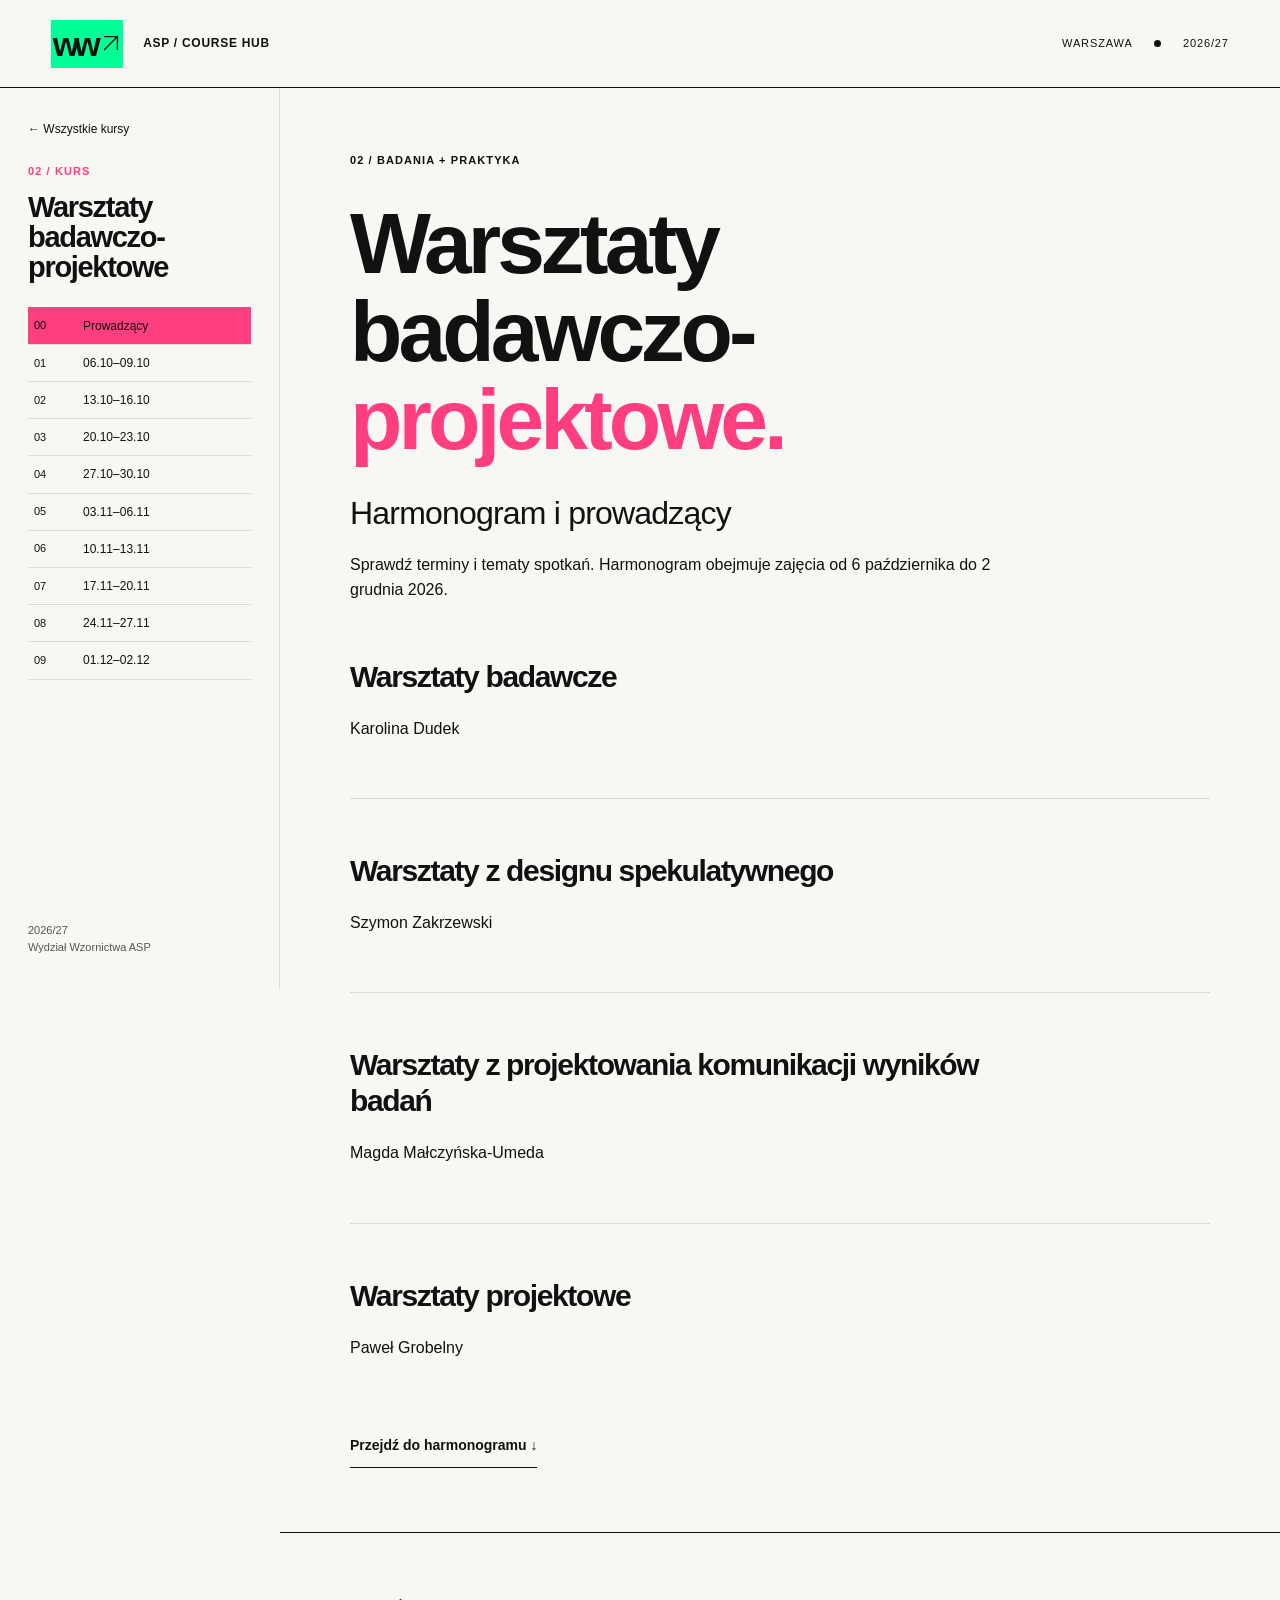
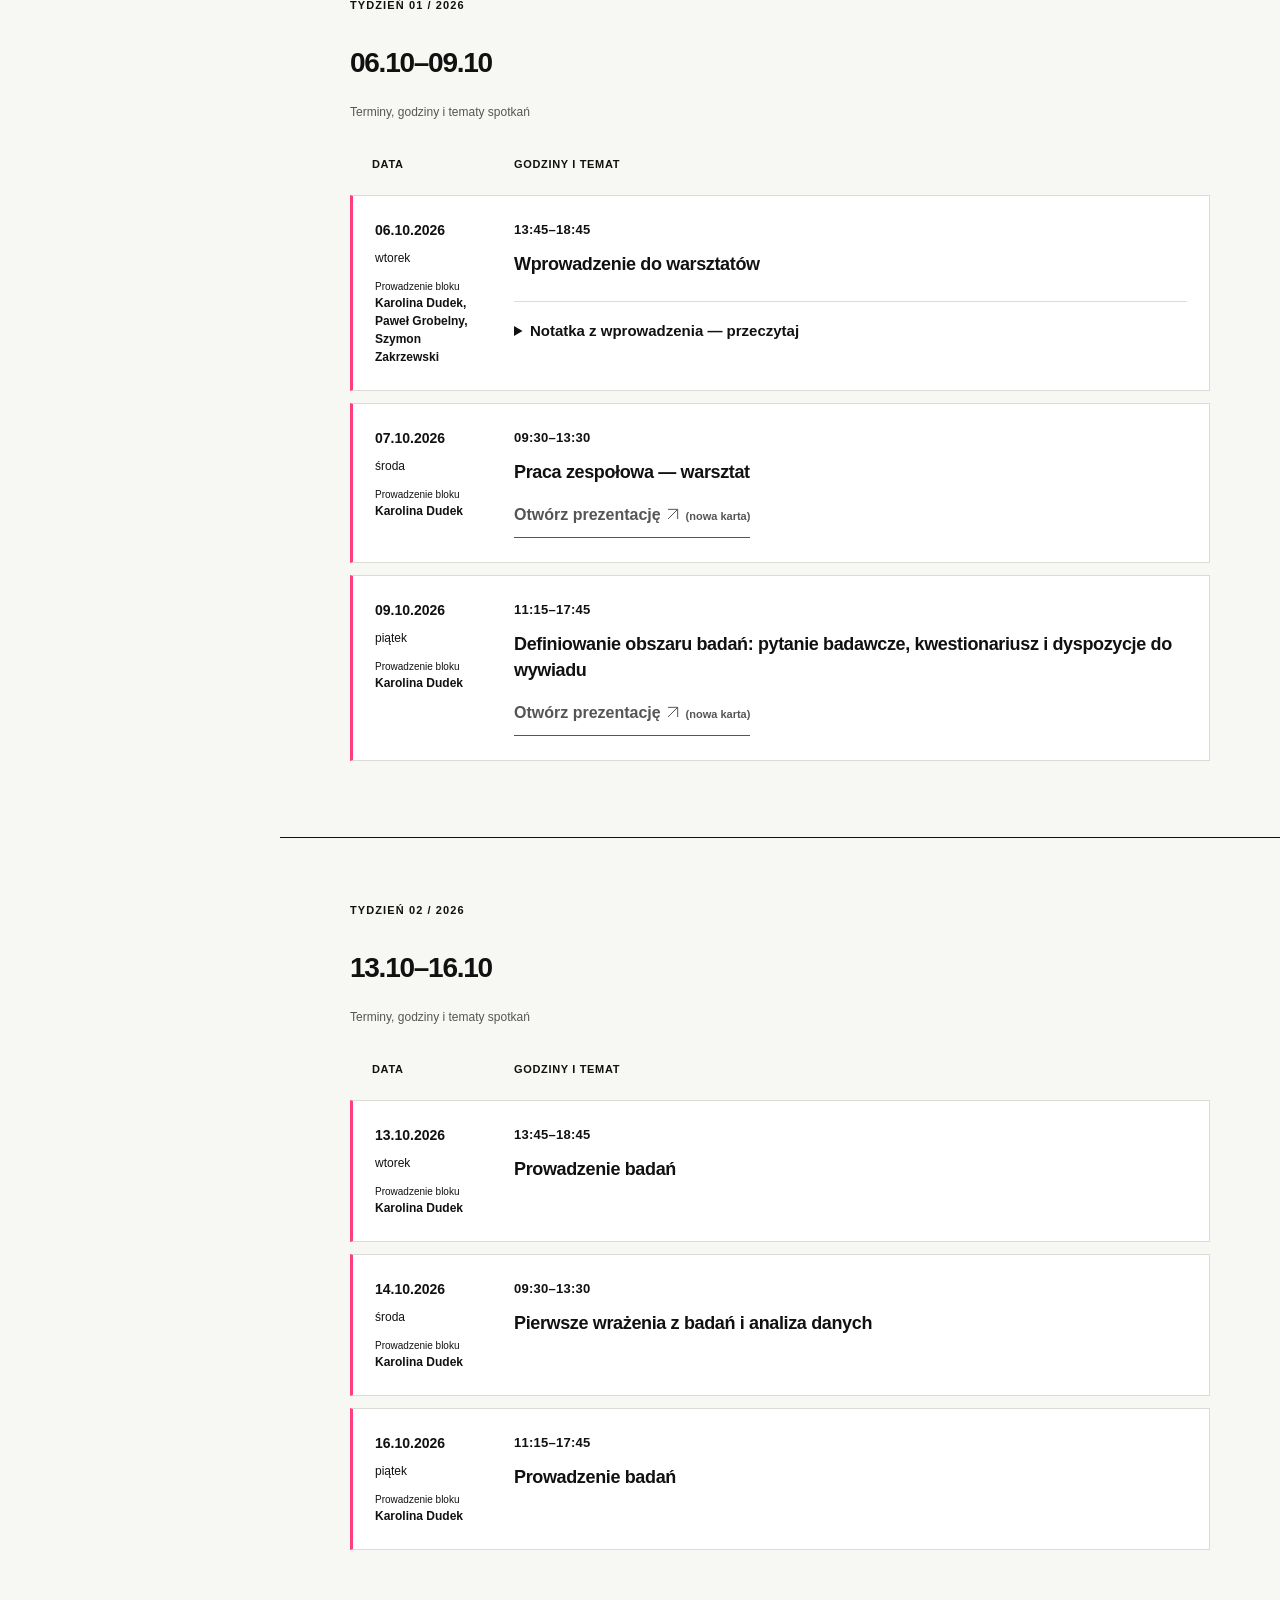
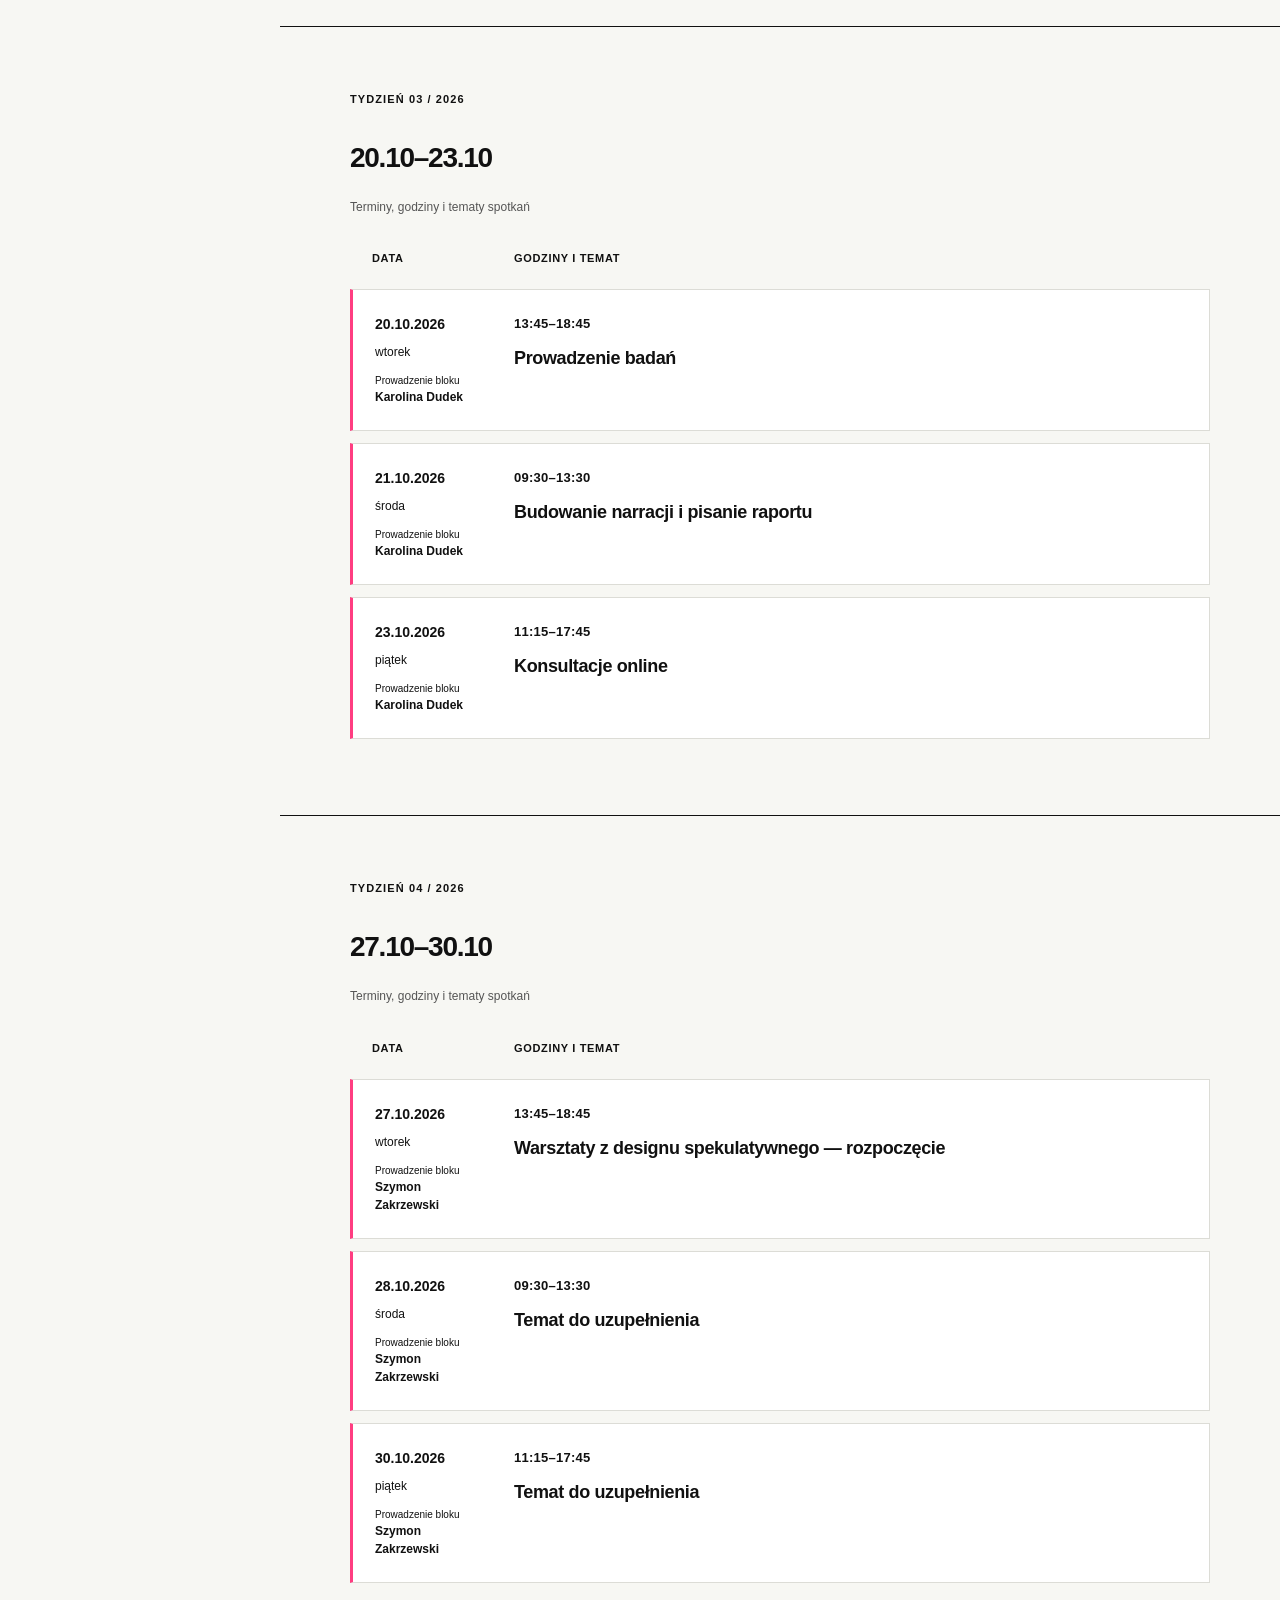
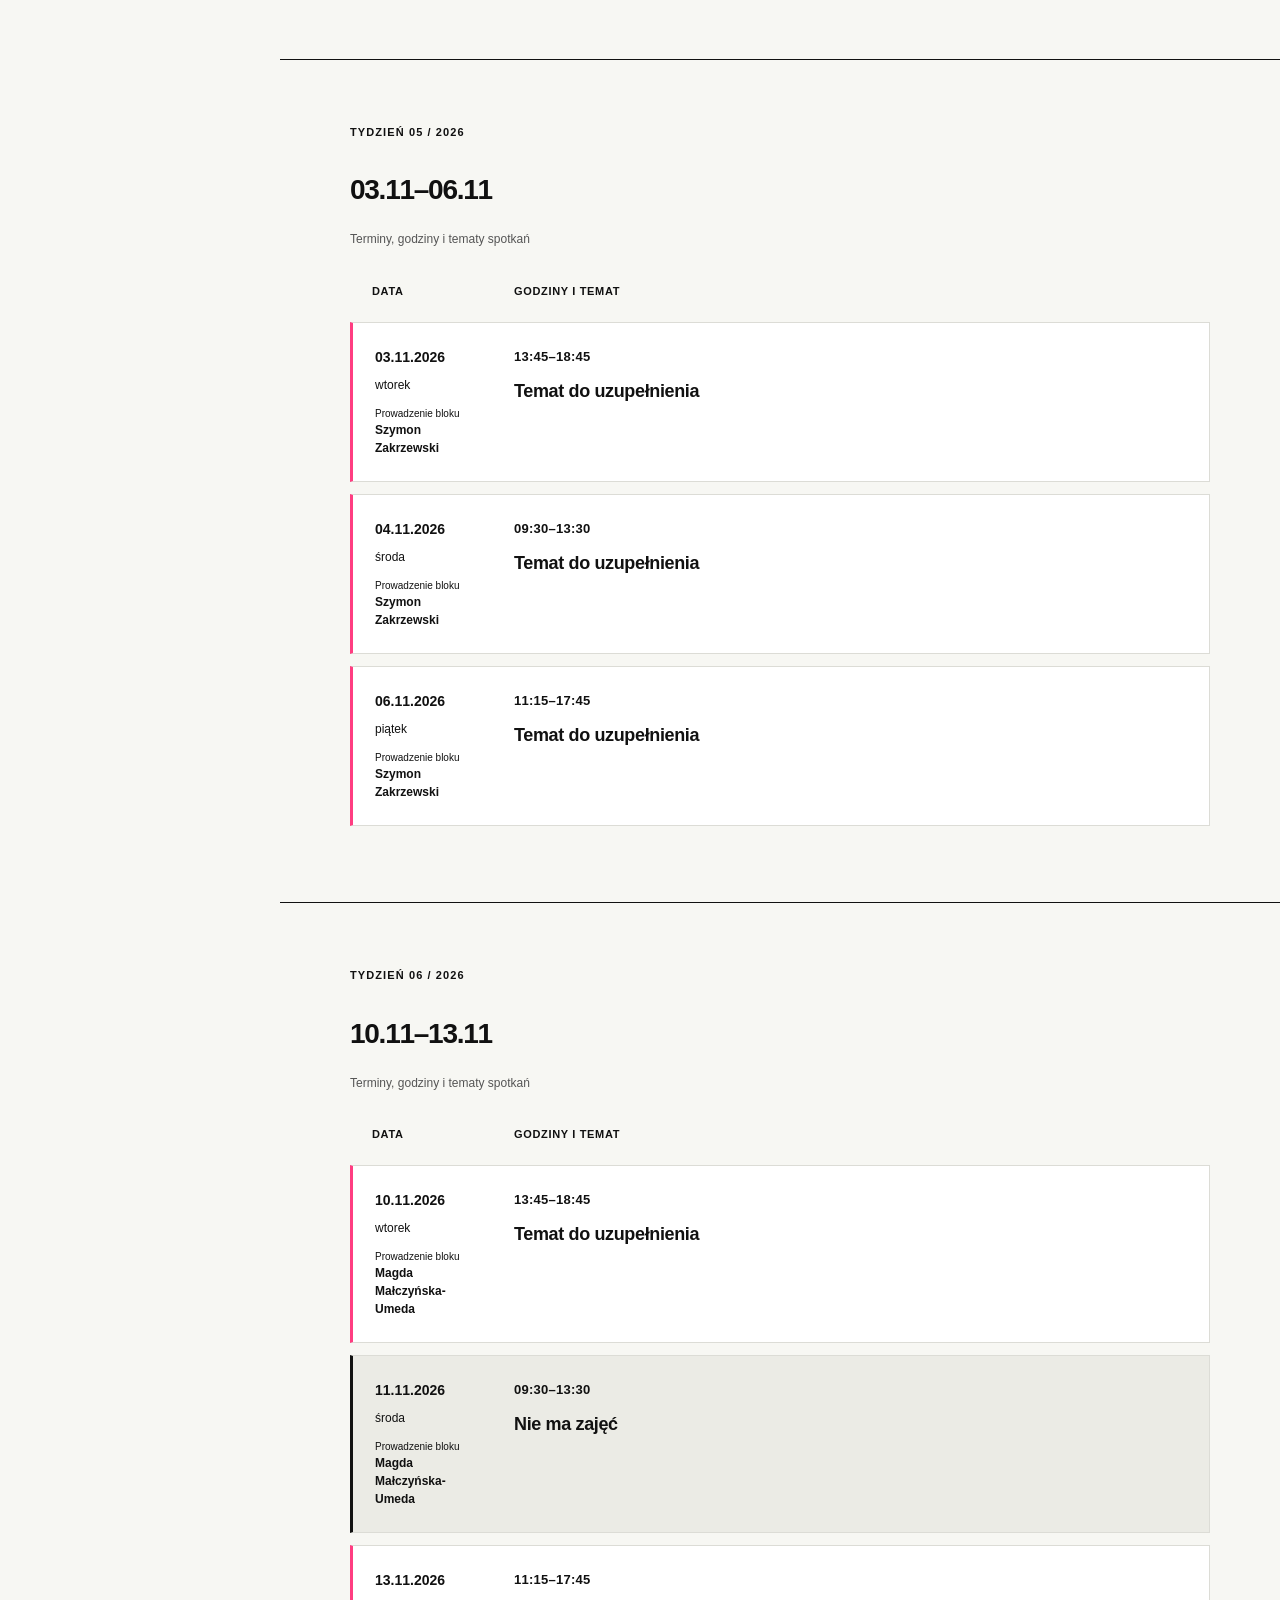
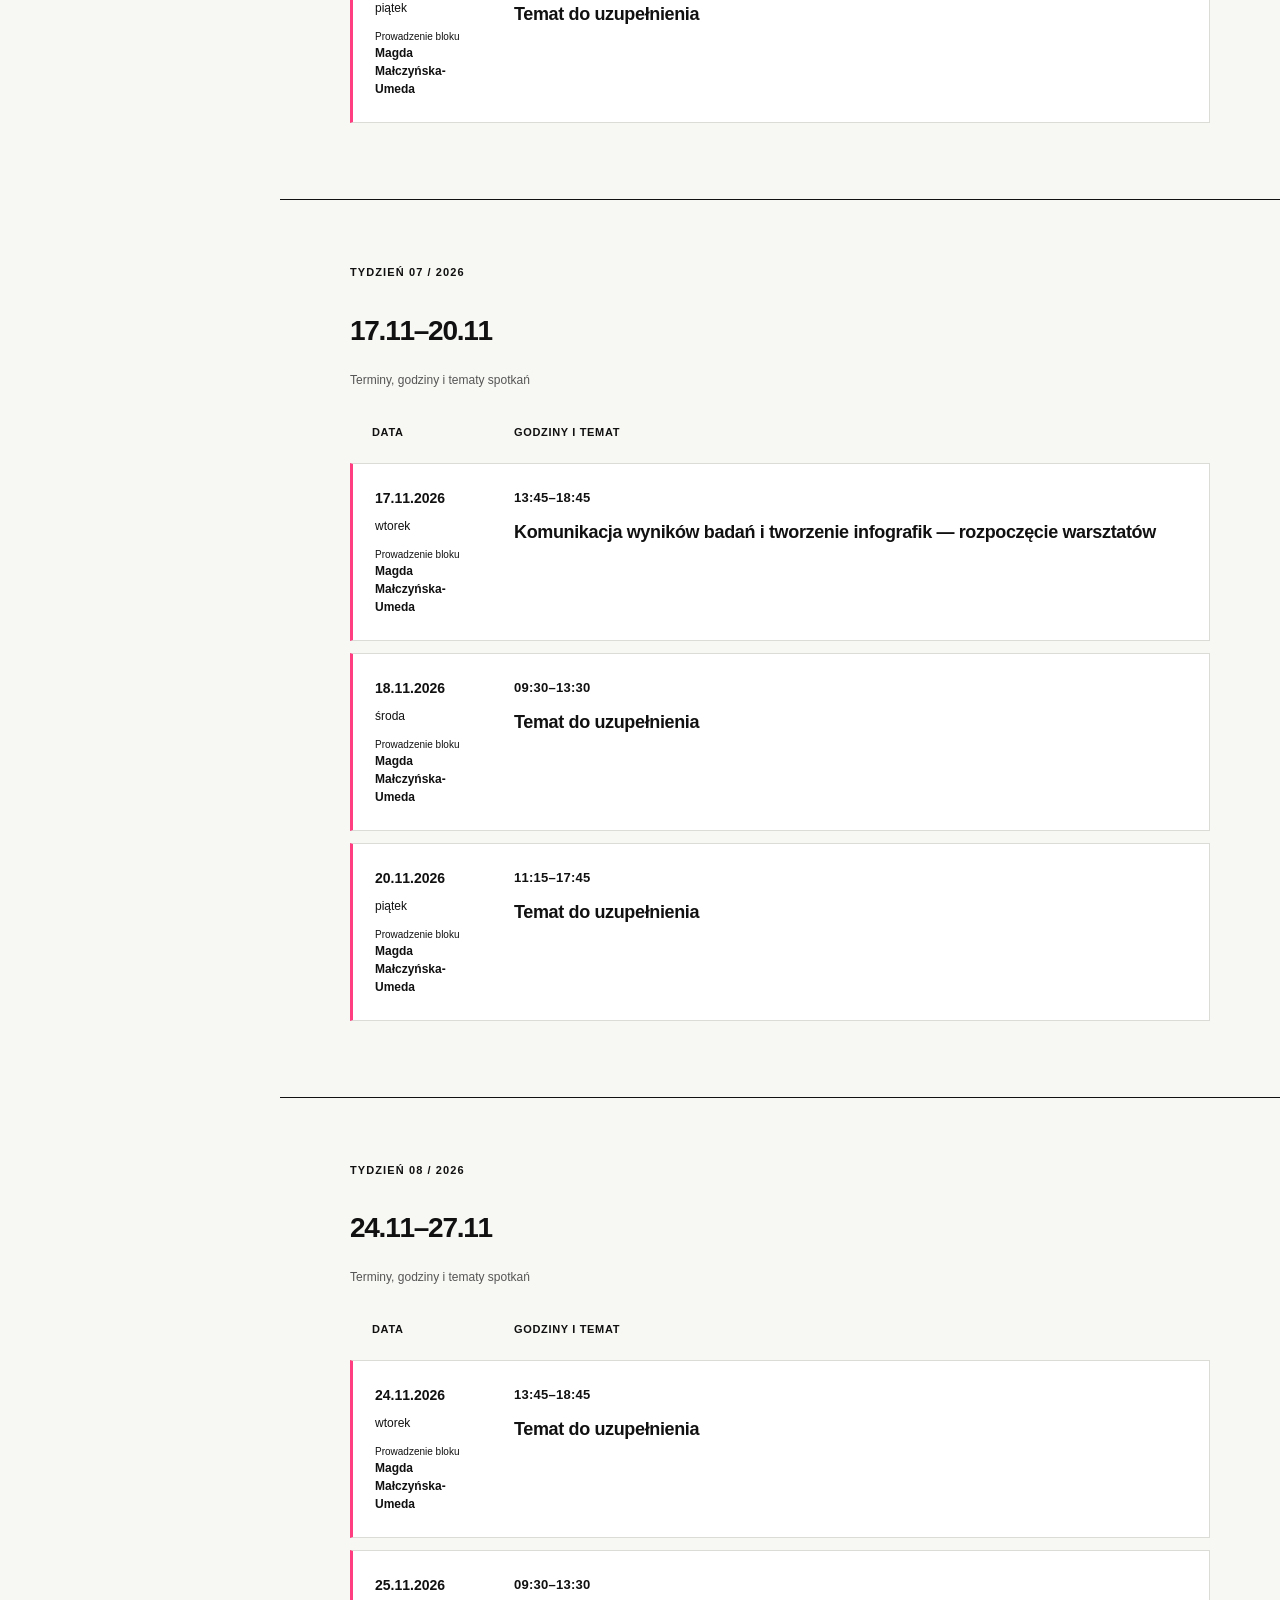
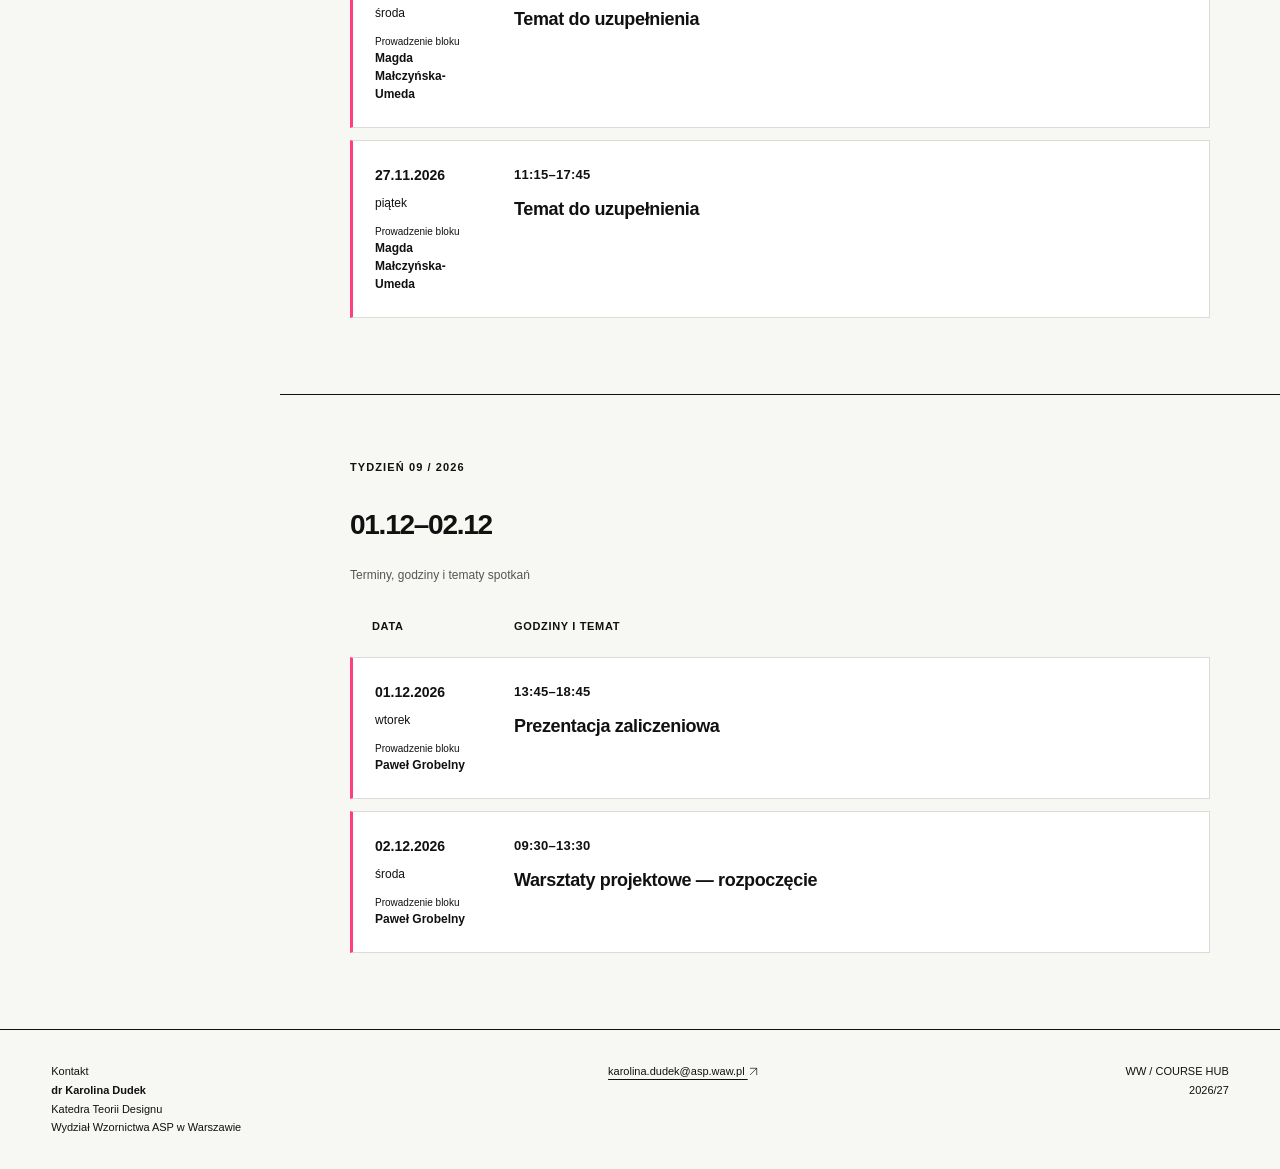
==== commit f76b4136: "Add research preparation presentation for October 9 workshop" ====
--- a/kursy/warsztaty-badawczo-projektowe.html
+++ b/kursy/warsztaty-badawczo-projektowe.html
@@ -1 +1 @@
-<!doctype html><html lang="pl"><head><meta charset="utf-8"><meta name="viewport" content="width=device-width, initial-scale=1"><meta name="description" content="Harmonogram i prowadzący warsztaty badawczo-projektowe. Wydział Wzornictwa ASP w Warszawie, 2026/27."><meta name="theme-color" content="#00FF97"><title>Warsztaty badawczo-projektowe · ASP Course Hub</title><link rel="stylesheet" href="../assets/css/style.css?v=20261005-1"><script src="../assets/js/main.js" defer></script></head><body class="pink"><a class="skip" href="#main">Przejdź do treści</a><header><a class="brand" href="../index.html" aria-label="ASP Course Hub — strona główna"><span class="ww">ww<span><svg xmlns="http://www.w3.org/2000/svg" class="icon-arrow" viewBox="0 0 24 24" width="1em" height="1em" fill="none" stroke="currentColor" stroke-width="1.5" stroke-linecap="round" stroke-linejoin="round" style="display:inline-block;vertical-align:-0.12em;flex-shrink:0" aria-hidden="true" focusable="false"><path d="M5 19 19 5M5 5h14v14"/></svg></span></span><span>ASP / COURSE HUB</span></a><span class="header-right">WARSZAWA <span class="dot"></span> 2026/27</span></header><div class="course-layout"><aside class="sidebar"><a class="back" href="../index.html">← Wszystkie kursy</a><div class="eyebrow">02 / KURS</div><h2>Warsztaty<br>badawczo-<br>projektowe</h2><button class="menu-toggle" aria-expanded="false" aria-controls="course-nav">Harmonogram <span>＋</span></button><nav id="course-nav" aria-label="Tygodnie warsztatów"><a href="#wprowadzenie"><span>00</span> Prowadzący</a><a href="#tydzien-1"><span>01</span> 06.10–09.10</a><a href="#tydzien-2"><span>02</span> 13.10–16.10</a><a href="#tydzien-3"><span>03</span> 20.10–23.10</a><a href="#tydzien-4"><span>04</span> 27.10–30.10</a><a href="#tydzien-5"><span>05</span> 03.11–06.11</a><a href="#tydzien-6"><span>06</span> 10.11–13.11</a><a href="#tydzien-7"><span>07</span> 17.11–20.11</a><a href="#tydzien-8"><span>08</span> 24.11–27.11</a><a href="#tydzien-9"><span>09</span> 01.12–02.12</a></nav><div class="sidebar-note">2026/27<br>Wydział Wzornictwa ASP</div></aside><main id="main"><section id="wprowadzenie" class="course-section intro"><div class="eyebrow">02 / BADANIA + PRAKTYKA</div><h1>Warsztaty<br>badawczo-<br><span>projektowe.</span></h1><p class="lead">Harmonogram i prowadzący</p><p>Sprawdź terminy i tematy spotkań. Harmonogram obejmuje zajęcia od 6 października do 2 grudnia 2026.</p><div class="module-list" aria-label="Prowadzący warsztaty"><article class="module"><h2>Warsztaty badawcze</h2><p>Karolina Dudek</p></article><article class="module"><h2>Warsztaty z designu spekulatywnego</h2><p>Szymon Zakrzewski</p></article><article class="module"><h2>Warsztaty z projektowania komunikacji wyników badań</h2><p>Magda Małczyńska-Umeda</p></article><article class="module"><h2>Warsztaty projektowe</h2><p>Paweł Grobelny</p></article></div><a class="text-link" href="#tydzien-1">Przejdź do harmonogramu ↓</a></section><section id="tydzien-1" class="course-section"><div class="eyebrow">TYDZIEŃ 01 / 2026</div><h2 class="content-heading">06.10–09.10</h2><div class="schedule workshop-schedule"><table><caption>Terminy, godziny i tematy spotkań</caption><thead><tr><th scope="col">Data</th><th scope="col">Godziny i temat</th></tr></thead><tbody><tr><td><time datetime="2026-10-06">06.10.2026</time><span class="workshop-day">wtorek</span><span class="workshop-teacher" style="display:block;white-space:normal;font-size:12px;font-weight:400;line-height:1.5;margin-top:12px"><span style="display:block;font-size:10px">Prowadzenie bloku</span><strong>Karolina Dudek, Paweł Grobelny, Szymon Zakrzewski</strong></span></td><td><span class="workshop-hours">13:45–18:45</span><h3 class="workshop-topic">Wprowadzenie do warsztatów</h3><details class="intro-meeting-note" style="margin-top:24px;border-top:1px solid var(--line);padding-top:18px"><summary style="cursor:pointer;font-size:15px;font-weight:700;line-height:1.5">Notatka z wprowadzenia — przeczytaj</summary><article aria-label="Notatka z wprowadzenia do warsztatów badawczo-projektowych"><h4 style="font-size:20px;line-height:1.3;letter-spacing:-.02em;margin:32px 0 12px">Założenia i temat</h4><p style="font-size:15px;line-height:1.7;color:var(--ink);margin:16px 0;max-width:70ch">Warsztaty są jednym, ciągłym procesem pracy nad tym samym tematem. Łączą badanie, rozwijanie koncepcji, opracowanie informacji wizualnej i projektowanie. Taki układ ma pozwolić przejść przez kolejne etapy projektu w sposób zbliżony do praktyki zawodowej. Program jest co roku modyfikowany na podstawie doświadczeń prowadzących i informacji od studentów.</p><p style="font-size:15px;line-height:1.7;color:var(--ink);margin:16px 0;max-width:70ch">Tegorocznym motywem jest wspólnota, a obszarem pracy – najbliższe otoczenie Wydziału. Każdy zespół otrzymał miejsce oraz związaną z nim grupę osób. Zaznaczone na mapie granice lokalizacji są orientacyjne: badania i projektowanie mogą obejmować także ich otoczenie.</p><h4 style="font-size:20px;line-height:1.3;letter-spacing:-.02em;margin:32px 0 12px">Sposób pracy</h4><p style="font-size:15px;line-height:1.7;color:var(--ink);margin:16px 0;max-width:70ch">Zespoły mają sformułować pytanie badawcze. Będzie ono prowadzić część badawczą i pomagać w określeniu wytycznych do dalszego projektowania.</p><p style="font-size:15px;line-height:1.7;color:var(--ink);margin:16px 0;max-width:70ch">Po etapie badań z Karoliną Szymon poprowadzi pracę spekulatywną: zespoły wykorzystają wiedzę o rzeczywistym miejscu i jego użytkownikach, by wyobrazić sobie możliwe scenariusze zmian. Celem nie jest przewidywanie przyszłości, lecz świadome sprawdzenie, jak zmiana przyjętych zasad mogłaby wpłynąć na relacje i zachowania ludzi. Następnie Magda poprowadzi część infograficzną, a Paweł — projektową. W części projektowej znaczenie będą miały także wykonalność i budżet oraz umiejętność wyjaśnienia i obrony proponowanych rozwiązań.</p><p style="font-size:15px;line-height:1.7;color:var(--ink);margin:16px 0;max-width:70ch">Praca odbywa się w zespołach podczas zajęć. Zadania można między sobą dzielić, ale decyzje wymagają wspólnej rozmowy. Prowadzący będą podchodzić do grup i konsultować postępy. Obecność każdej osoby ma znaczenie dla pracy całego zespołu; opuszczenie spotkania przenosi pracę na pozostałych i utrudnia późniejszy powrót do projektu.</p><h4 style="font-size:20px;line-height:1.3;letter-spacing:-.02em;margin:32px 0 12px">Harmonogram i zaliczenie</h4><p style="font-size:15px;line-height:1.7;color:var(--ink);margin:16px 0;max-width:70ch">Prowadzący zmieniają się wraz z kolejnymi etapami, ale temat projektu pozostaje ten sam. Po wspólnym wprowadzeniu zajęcia prowadzą kolejno Karolina, Szymon, Magda i Paweł. Szczegółowa rozpiska dat na stronie.</p><p style="font-size:15px;line-height:1.7;color:var(--ink);margin:16px 0;max-width:70ch">Godziny rozpoczęcia zajęć w poszczególne dni są różne ze względu na plan całego Wydziału. Plan przewiduje przerwy, w tym przerwę obiadową, natomiast ich faktyczny moment może wynikać z przebiegu pracy i potrzeb grupy. Nie ustalono stałej zasady wcześniejszego kończenia zajęć. Zwłaszcza podczas pracy projektowej spotkanie może skończyć się po wykonaniu zaplanowanych zadań, lecz należy to każdorazowo uzgadniać z prowadzącym.</p><p style="font-size:15px;line-height:1.7;color:var(--ink);margin:16px 0;max-width:70ch">Po części badawczej i infograficznej odbędzie się „mikrosesja”: zespoły przedstawią wyniki w prezentacji. Otrzymana wtedy ocena zostanie uwzględniona przy ocenie końcowej, związanej z prezentacją całego projektu.</p><h4 style="font-size:20px;line-height:1.3;letter-spacing:-.02em;margin:32px 0 12px">Powiązanie z dalszym programem studiów</h4><p style="font-size:15px;line-height:1.7;color:var(--ink);margin:16px 0;max-width:70ch">W drugim semestrze, przed rozpoczęciem platform badawczych, wrócimy do projektu z pierwszego semestru. Zakończony etap projektowy zostanie ponownie przeanalizowany (badania ewaluacyjne), aby wyciągnąć wnioski dotyczące oceny, zmian i dalszego rozwoju rozwiązania.</p><p style="font-size:15px;line-height:1.7;color:var(--ink);margin:16px 0;max-width:70ch">Na platformach badawczych studenci będą pracować w trzech grupach. Każda grupa spędzi cztery tygodnie na jednej platformie, po czym przejdzie do kolejnej; w ten sposób każda platforma poprowadzi zajęcia ze wszystkimi trzema grupami. Platformy są współprowadzone przez osoby z Wydziału i zaproszone osoby, będące specjalistkami i specjalistami w różnych obszarach. Więcej na temat Platform: <a href="https://ww.asp.waw.pl/projektowanie-i-badania/" style="font-size:inherit;text-decoration:underline;overflow-wrap:anywhere">https://ww.asp.waw.pl/projektowanie-i-badania/</a> [poniżej informacji o kadrze]</p></article></details></td></tr><tr><td><time datetime="2026-10-07">07.10.2026</time><span class="workshop-day">środa</span><span class="workshop-teacher" style="display:block;white-space:normal;font-size:12px;font-weight:400;line-height:1.5;margin-top:12px"><span style="display:block;font-size:10px">Prowadzenie bloku</span><strong>Karolina Dudek</strong></span></td><td><span class="workshop-hours">09:30–13:30</span><h3 class="workshop-topic">Praca zespołowa — warsztat</h3><p data-component="slides"><a class="text-link" href="https://docs.google.com/presentation/d/1duy5VIP7uTSgHSgzOHJXivr1ebvBCuT3XJGicvDZ5N8/edit?usp=sharing" target="_blank" rel="noopener noreferrer">Otwórz prezentację <svg xmlns="http://www.w3.org/2000/svg" viewBox="0 0 24 24" width="1em" height="1em" fill="none" stroke="currentColor" stroke-width="1.5" stroke-linecap="round" stroke-linejoin="round" style="vertical-align:-0.12em" aria-hidden="true" focusable="false"><path d="M5 19 19 5M5 5h14v14"/></svg> <span class="new-tab">(nowa karta)</span></a></p></td></tr><tr><td><time datetime="2026-10-09">09.10.2026</time><span class="workshop-day">piątek</span><span class="workshop-teacher" style="display:block;white-space:normal;font-size:12px;font-weight:400;line-height:1.5;margin-top:12px"><span style="display:block;font-size:10px">Prowadzenie bloku</span><strong>Karolina Dudek</strong></span></td><td><span class="workshop-hours">11:15–17:45</span><h3 class="workshop-topic">Definiowanie obszaru badań: pytanie badawcze, kwestionariusz i dyspozycje do wywiadu</h3></td></tr></tbody></table></div></section><section id="tydzien-2" class="course-section"><div class="eyebrow">TYDZIEŃ 02 / 2026</div><h2 class="content-heading">13.10–16.10</h2><div class="schedule workshop-schedule"><table><caption>Terminy, godziny i tematy spotkań</caption><thead><tr><th scope="col">Data</th><th scope="col">Godziny i temat</th></tr></thead><tbody><tr><td><time datetime="2026-10-13">13.10.2026</time><span class="workshop-day">wtorek</span><span class="workshop-teacher" style="display:block;white-space:normal;font-size:12px;font-weight:400;line-height:1.5;margin-top:12px"><span style="display:block;font-size:10px">Prowadzenie bloku</span><strong>Karolina Dudek</strong></span></td><td><span class="workshop-hours">13:45–18:45</span><h3 class="workshop-topic">Prowadzenie badań</h3></td></tr><tr><td><time datetime="2026-10-14">14.10.2026</time><span class="workshop-day">środa</span><span class="workshop-teacher" style="display:block;white-space:normal;font-size:12px;font-weight:400;line-height:1.5;margin-top:12px"><span style="display:block;font-size:10px">Prowadzenie bloku</span><strong>Karolina Dudek</strong></span></td><td><span class="workshop-hours">09:30–13:30</span><h3 class="workshop-topic">Pierwsze wrażenia z badań i analiza danych</h3></td></tr><tr><td><time datetime="2026-10-16">16.10.2026</time><span class="workshop-day">piątek</span><span class="workshop-teacher" style="display:block;white-space:normal;font-size:12px;font-weight:400;line-height:1.5;margin-top:12px"><span style="display:block;font-size:10px">Prowadzenie bloku</span><strong>Karolina Dudek</strong></span></td><td><span class="workshop-hours">11:15–17:45</span><h3 class="workshop-topic">Prowadzenie badań</h3></td></tr></tbody></table></div></section><section id="tydzien-3" class="course-section"><div class="eyebrow">TYDZIEŃ 03 / 2026</div><h2 class="content-heading">20.10–23.10</h2><div class="schedule workshop-schedule"><table><caption>Terminy, godziny i tematy spotkań</caption><thead><tr><th scope="col">Data</th><th scope="col">Godziny i temat</th></tr></thead><tbody><tr><td><time datetime="2026-10-20">20.10.2026</time><span class="workshop-day">wtorek</span><span class="workshop-teacher" style="display:block;white-space:normal;font-size:12px;font-weight:400;line-height:1.5;margin-top:12px"><span style="display:block;font-size:10px">Prowadzenie bloku</span><strong>Karolina Dudek</strong></span></td><td><span class="workshop-hours">13:45–18:45</span><h3 class="workshop-topic">Prowadzenie badań</h3></td></tr><tr><td><time datetime="2026-10-21">21.10.2026</time><span class="workshop-day">środa</span><span class="workshop-teacher" style="display:block;white-space:normal;font-size:12px;font-weight:400;line-height:1.5;margin-top:12px"><span style="display:block;font-size:10px">Prowadzenie bloku</span><strong>Karolina Dudek</strong></span></td><td><span class="workshop-hours">09:30–13:30</span><h3 class="workshop-topic">Budowanie narracji i pisanie raportu</h3></td></tr><tr><td><time datetime="2026-10-23">23.10.2026</time><span class="workshop-day">piątek</span><span class="workshop-teacher" style="display:block;white-space:normal;font-size:12px;font-weight:400;line-height:1.5;margin-top:12px"><span style="display:block;font-size:10px">Prowadzenie bloku</span><strong>Karolina Dudek</strong></span></td><td><span class="workshop-hours">11:15–17:45</span><h3 class="workshop-topic">Konsultacje online</h3></td></tr></tbody></table></div></section><section id="tydzien-4" class="course-section"><div class="eyebrow">TYDZIEŃ 04 / 2026</div><h2 class="content-heading">27.10–30.10</h2><div class="schedule workshop-schedule"><table><caption>Terminy, godziny i tematy spotkań</caption><thead><tr><th scope="col">Data</th><th scope="col">Godziny i temat</th></tr></thead><tbody><tr><td><time datetime="2026-10-27">27.10.2026</time><span class="workshop-day">wtorek</span><span class="workshop-teacher" style="display:block;white-space:normal;font-size:12px;font-weight:400;line-height:1.5;margin-top:12px"><span style="display:block;font-size:10px">Prowadzenie bloku</span><strong>Szymon Zakrzewski</strong></span></td><td><span class="workshop-hours">13:45–18:45</span><h3 class="workshop-topic">Warsztaty z designu spekulatywnego — rozpoczęcie</h3></td></tr><tr><td><time datetime="2026-10-28">28.10.2026</time><span class="workshop-day">środa</span><span class="workshop-teacher" style="display:block;white-space:normal;font-size:12px;font-weight:400;line-height:1.5;margin-top:12px"><span style="display:block;font-size:10px">Prowadzenie bloku</span><strong>Szymon Zakrzewski</strong></span></td><td><span class="workshop-hours">09:30–13:30</span><h3 class="workshop-topic">Temat do uzupełnienia</h3></td></tr><tr><td><time datetime="2026-10-30">30.10.2026</time><span class="workshop-day">piątek</span><span class="workshop-teacher" style="display:block;white-space:normal;font-size:12px;font-weight:400;line-height:1.5;margin-top:12px"><span style="display:block;font-size:10px">Prowadzenie bloku</span><strong>Szymon Zakrzewski</strong></span></td><td><span class="workshop-hours">11:15–17:45</span><h3 class="workshop-topic">Temat do uzupełnienia</h3></td></tr></tbody></table></div></section><section id="tydzien-5" class="course-section"><div class="eyebrow">TYDZIEŃ 05 / 2026</div><h2 class="content-heading">03.11–06.11</h2><div class="schedule workshop-schedule"><table><caption>Terminy, godziny i tematy spotkań</caption><thead><tr><th scope="col">Data</th><th scope="col">Godziny i temat</th></tr></thead><tbody><tr><td><time datetime="2026-11-03">03.11.2026</time><span class="workshop-day">wtorek</span><span class="workshop-teacher" style="display:block;white-space:normal;font-size:12px;font-weight:400;line-height:1.5;margin-top:12px"><span style="display:block;font-size:10px">Prowadzenie bloku</span><strong>Szymon Zakrzewski</strong></span></td><td><span class="workshop-hours">13:45–18:45</span><h3 class="workshop-topic">Temat do uzupełnienia</h3></td></tr><tr><td><time datetime="2026-11-04">04.11.2026</time><span class="workshop-day">środa</span><span class="workshop-teacher" style="display:block;white-space:normal;font-size:12px;font-weight:400;line-height:1.5;margin-top:12px"><span style="display:block;font-size:10px">Prowadzenie bloku</span><strong>Szymon Zakrzewski</strong></span></td><td><span class="workshop-hours">09:30–13:30</span><h3 class="workshop-topic">Temat do uzupełnienia</h3></td></tr><tr><td><time datetime="2026-11-06">06.11.2026</time><span class="workshop-day">piątek</span><span class="workshop-teacher" style="display:block;white-space:normal;font-size:12px;font-weight:400;line-height:1.5;margin-top:12px"><span style="display:block;font-size:10px">Prowadzenie bloku</span><strong>Szymon Zakrzewski</strong></span></td><td><span class="workshop-hours">11:15–17:45</span><h3 class="workshop-topic">Temat do uzupełnienia</h3></td></tr></tbody></table></div></section><section id="tydzien-6" class="course-section"><div class="eyebrow">TYDZIEŃ 06 / 2026</div><h2 class="content-heading">10.11–13.11</h2><div class="schedule workshop-schedule"><table><caption>Terminy, godziny i tematy spotkań</caption><thead><tr><th scope="col">Data</th><th scope="col">Godziny i temat</th></tr></thead><tbody><tr><td><time datetime="2026-11-10">10.11.2026</time><span class="workshop-day">wtorek</span><span class="workshop-teacher" style="display:block;white-space:normal;font-size:12px;font-weight:400;line-height:1.5;margin-top:12px"><span style="display:block;font-size:10px">Prowadzenie bloku</span><strong>Magda Małczyńska-Umeda</strong></span></td><td><span class="workshop-hours">13:45–18:45</span><h3 class="workshop-topic">Temat do uzupełnienia</h3></td></tr><tr class="no-class"><td><time datetime="2026-11-11">11.11.2026</time><span class="workshop-day">środa</span><span class="workshop-teacher" style="display:block;white-space:normal;font-size:12px;font-weight:400;line-height:1.5;margin-top:12px"><span style="display:block;font-size:10px">Prowadzenie bloku</span><strong>Magda Małczyńska-Umeda</strong></span></td><td><span class="workshop-hours">09:30–13:30</span><h3 class="workshop-topic">Nie ma zajęć</h3></td></tr><tr><td><time datetime="2026-11-13">13.11.2026</time><span class="workshop-day">piątek</span><span class="workshop-teacher" style="display:block;white-space:normal;font-size:12px;font-weight:400;line-height:1.5;margin-top:12px"><span style="display:block;font-size:10px">Prowadzenie bloku</span><strong>Magda Małczyńska-Umeda</strong></span></td><td><span class="workshop-hours">11:15–17:45</span><h3 class="workshop-topic">Temat do uzupełnienia</h3></td></tr></tbody></table></div></section><section id="tydzien-7" class="course-section"><div class="eyebrow">TYDZIEŃ 07 / 2026</div><h2 class="content-heading">17.11–20.11</h2><div class="schedule workshop-schedule"><table><caption>Terminy, godziny i tematy spotkań</caption><thead><tr><th scope="col">Data</th><th scope="col">Godziny i temat</th></tr></thead><tbody><tr><td><time datetime="2026-11-17">17.11.2026</time><span class="workshop-day">wtorek</span><span class="workshop-teacher" style="display:block;white-space:normal;font-size:12px;font-weight:400;line-height:1.5;margin-top:12px"><span style="display:block;font-size:10px">Prowadzenie bloku</span><strong>Magda Małczyńska-Umeda</strong></span></td><td><span class="workshop-hours">13:45–18:45</span><h3 class="workshop-topic">Komunikacja wyników badań i tworzenie infografik — rozpoczęcie warsztatów</h3></td></tr><tr><td><time datetime="2026-11-18">18.11.2026</time><span class="workshop-day">środa</span><span class="workshop-teacher" style="display:block;white-space:normal;font-size:12px;font-weight:400;line-height:1.5;margin-top:12px"><span style="display:block;font-size:10px">Prowadzenie bloku</span><strong>Magda Małczyńska-Umeda</strong></span></td><td><span class="workshop-hours">09:30–13:30</span><h3 class="workshop-topic">Temat do uzupełnienia</h3></td></tr><tr><td><time datetime="2026-11-20">20.11.2026</time><span class="workshop-day">piątek</span><span class="workshop-teacher" style="display:block;white-space:normal;font-size:12px;font-weight:400;line-height:1.5;margin-top:12px"><span style="display:block;font-size:10px">Prowadzenie bloku</span><strong>Magda Małczyńska-Umeda</strong></span></td><td><span class="workshop-hours">11:15–17:45</span><h3 class="workshop-topic">Temat do uzupełnienia</h3></td></tr></tbody></table></div></section><section id="tydzien-8" class="course-section"><div class="eyebrow">TYDZIEŃ 08 / 2026</div><h2 class="content-heading">24.11–27.11</h2><div class="schedule workshop-schedule"><table><caption>Terminy, godziny i tematy spotkań</caption><thead><tr><th scope="col">Data</th><th scope="col">Godziny i temat</th></tr></thead><tbody><tr><td><time datetime="2026-11-24">24.11.2026</time><span class="workshop-day">wtorek</span><span class="workshop-teacher" style="display:block;white-space:normal;font-size:12px;font-weight:400;line-height:1.5;margin-top:12px"><span style="display:block;font-size:10px">Prowadzenie bloku</span><strong>Magda Małczyńska-Umeda</strong></span></td><td><span class="workshop-hours">13:45–18:45</span><h3 class="workshop-topic">Temat do uzupełnienia</h3></td></tr><tr><td><time datetime="2026-11-25">25.11.2026</time><span class="workshop-day">środa</span><span class="workshop-teacher" style="display:block;white-space:normal;font-size:12px;font-weight:400;line-height:1.5;margin-top:12px"><span style="display:block;font-size:10px">Prowadzenie bloku</span><strong>Magda Małczyńska-Umeda</strong></span></td><td><span class="workshop-hours">09:30–13:30</span><h3 class="workshop-topic">Temat do uzupełnienia</h3></td></tr><tr><td><time datetime="2026-11-27">27.11.2026</time><span class="workshop-day">piątek</span><span class="workshop-teacher" style="display:block;white-space:normal;font-size:12px;font-weight:400;line-height:1.5;margin-top:12px"><span style="display:block;font-size:10px">Prowadzenie bloku</span><strong>Magda Małczyńska-Umeda</strong></span></td><td><span class="workshop-hours">11:15–17:45</span><h3 class="workshop-topic">Temat do uzupełnienia</h3></td></tr></tbody></table></div></section><section id="tydzien-9" class="course-section"><div class="eyebrow">TYDZIEŃ 09 / 2026</div><h2 class="content-heading">01.12–02.12</h2><div class="schedule workshop-schedule"><table><caption>Terminy, godziny i tematy spotkań</caption><thead><tr><th scope="col">Data</th><th scope="col">Godziny i temat</th></tr></thead><tbody><tr><td><time datetime="2026-12-01">01.12.2026</time><span class="workshop-day">wtorek</span><span class="workshop-teacher" style="display:block;white-space:normal;font-size:12px;font-weight:400;line-height:1.5;margin-top:12px"><span style="display:block;font-size:10px">Prowadzenie bloku</span><strong>Paweł Grobelny</strong></span></td><td><span class="workshop-hours">13:45–18:45</span><h3 class="workshop-topic">Prezentacja zaliczeniowa</h3></td></tr><tr><td><time datetime="2026-12-02">02.12.2026</time><span class="workshop-day">środa</span><span class="workshop-teacher" style="display:block;white-space:normal;font-size:12px;font-weight:400;line-height:1.5;margin-top:12px"><span style="display:block;font-size:10px">Prowadzenie bloku</span><strong>Paweł Grobelny</strong></span></td><td><span class="workshop-hours">09:30–13:30</span><h3 class="workshop-topic">Warsztaty projektowe — rozpoczęcie</h3></td></tr></tbody></table></div></section></main></div><footer><div>Kontakt<br><strong>dr Karolina Dudek</strong><br>Katedra Teorii Designu<br>Wydział Wzornictwa ASP w Warszawie</div><a href="mailto:karolina.dudek@asp.waw.pl">karolina.dudek@asp.waw.pl <svg xmlns="http://www.w3.org/2000/svg" class="icon-arrow" viewBox="0 0 24 24" width="1em" height="1em" fill="none" stroke="currentColor" stroke-width="1.5" stroke-linecap="round" stroke-linejoin="round" style="display:inline-block;vertical-align:-0.12em;flex-shrink:0" aria-hidden="true" focusable="false"><path d="M5 19 19 5M5 5h14v14"/></svg></a><span>WW / COURSE HUB<br>2026/27</span></footer></body></html>
+<!doctype html><html lang="pl"><head><meta charset="utf-8"><meta name="viewport" content="width=device-width, initial-scale=1"><meta name="description" content="Harmonogram i prowadzący warsztaty badawczo-projektowe. Wydział Wzornictwa ASP w Warszawie, 2026/27."><meta name="theme-color" content="#00FF97"><title>Warsztaty badawczo-projektowe · ASP Course Hub</title><link rel="stylesheet" href="../assets/css/style.css?v=20261005-1"><script src="../assets/js/main.js" defer></script></head><body class="pink"><a class="skip" href="#main">Przejdź do treści</a><header><a class="brand" href="../index.html" aria-label="ASP Course Hub — strona główna"><span class="ww">ww<span><svg xmlns="http://www.w3.org/2000/svg" class="icon-arrow" viewBox="0 0 24 24" width="1em" height="1em" fill="none" stroke="currentColor" stroke-width="1.5" stroke-linecap="round" stroke-linejoin="round" style="display:inline-block;vertical-align:-0.12em;flex-shrink:0" aria-hidden="true" focusable="false"><path d="M5 19 19 5M5 5h14v14"/></svg></span></span><span>ASP / COURSE HUB</span></a><span class="header-right">WARSZAWA <span class="dot"></span> 2026/27</span></header><div class="course-layout"><aside class="sidebar"><a class="back" href="../index.html">← Wszystkie kursy</a><div class="eyebrow">02 / KURS</div><h2>Warsztaty<br>badawczo-<br>projektowe</h2><button class="menu-toggle" aria-expanded="false" aria-controls="course-nav">Harmonogram <span>＋</span></button><nav id="course-nav" aria-label="Tygodnie warsztatów"><a href="#wprowadzenie"><span>00</span> Prowadzący</a><a href="#tydzien-1"><span>01</span> 06.10–09.10</a><a href="#tydzien-2"><span>02</span> 13.10–16.10</a><a href="#tydzien-3"><span>03</span> 20.10–23.10</a><a href="#tydzien-4"><span>04</span> 27.10–30.10</a><a href="#tydzien-5"><span>05</span> 03.11–06.11</a><a href="#tydzien-6"><span>06</span> 10.11–13.11</a><a href="#tydzien-7"><span>07</span> 17.11–20.11</a><a href="#tydzien-8"><span>08</span> 24.11–27.11</a><a href="#tydzien-9"><span>09</span> 01.12–02.12</a></nav><div class="sidebar-note">2026/27<br>Wydział Wzornictwa ASP</div></aside><main id="main"><section id="wprowadzenie" class="course-section intro"><div class="eyebrow">02 / BADANIA + PRAKTYKA</div><h1>Warsztaty<br>badawczo-<br><span>projektowe.</span></h1><p class="lead">Harmonogram i prowadzący</p><p>Sprawdź terminy i tematy spotkań. Harmonogram obejmuje zajęcia od 6 października do 2 grudnia 2026.</p><div class="module-list" aria-label="Prowadzący warsztaty"><article class="module"><h2>Warsztaty badawcze</h2><p>Karolina Dudek</p></article><article class="module"><h2>Warsztaty z designu spekulatywnego</h2><p>Szymon Zakrzewski</p></article><article class="module"><h2>Warsztaty z projektowania komunikacji wyników badań</h2><p>Magda Małczyńska-Umeda</p></article><article class="module"><h2>Warsztaty projektowe</h2><p>Paweł Grobelny</p></article></div><a class="text-link" href="#tydzien-1">Przejdź do harmonogramu ↓</a></section><section id="tydzien-1" class="course-section"><div class="eyebrow">TYDZIEŃ 01 / 2026</div><h2 class="content-heading">06.10–09.10</h2><div class="schedule workshop-schedule"><table><caption>Terminy, godziny i tematy spotkań</caption><thead><tr><th scope="col">Data</th><th scope="col">Godziny i temat</th></tr></thead><tbody><tr><td><time datetime="2026-10-06">06.10.2026</time><span class="workshop-day">wtorek</span><span class="workshop-teacher" style="display:block;white-space:normal;font-size:12px;font-weight:400;line-height:1.5;margin-top:12px"><span style="display:block;font-size:10px">Prowadzenie bloku</span><strong>Karolina Dudek, Paweł Grobelny, Szymon Zakrzewski</strong></span></td><td><span class="workshop-hours">13:45–18:45</span><h3 class="workshop-topic">Wprowadzenie do warsztatów</h3><details class="intro-meeting-note" style="margin-top:24px;border-top:1px solid var(--line);padding-top:18px"><summary style="cursor:pointer;font-size:15px;font-weight:700;line-height:1.5">Notatka z wprowadzenia — przeczytaj</summary><article aria-label="Notatka z wprowadzenia do warsztatów badawczo-projektowych"><h4 style="font-size:20px;line-height:1.3;letter-spacing:-.02em;margin:32px 0 12px">Założenia i temat</h4><p style="font-size:15px;line-height:1.7;color:var(--ink);margin:16px 0;max-width:70ch">Warsztaty są jednym, ciągłym procesem pracy nad tym samym tematem. Łączą badanie, rozwijanie koncepcji, opracowanie informacji wizualnej i projektowanie. Taki układ ma pozwolić przejść przez kolejne etapy projektu w sposób zbliżony do praktyki zawodowej. Program jest co roku modyfikowany na podstawie doświadczeń prowadzących i informacji od studentów.</p><p style="font-size:15px;line-height:1.7;color:var(--ink);margin:16px 0;max-width:70ch">Tegorocznym motywem jest wspólnota, a obszarem pracy – najbliższe otoczenie Wydziału. Każdy zespół otrzymał miejsce oraz związaną z nim grupę osób. Zaznaczone na mapie granice lokalizacji są orientacyjne: badania i projektowanie mogą obejmować także ich otoczenie.</p><h4 style="font-size:20px;line-height:1.3;letter-spacing:-.02em;margin:32px 0 12px">Sposób pracy</h4><p style="font-size:15px;line-height:1.7;color:var(--ink);margin:16px 0;max-width:70ch">Zespoły mają sformułować pytanie badawcze. Będzie ono prowadzić część badawczą i pomagać w określeniu wytycznych do dalszego projektowania.</p><p style="font-size:15px;line-height:1.7;color:var(--ink);margin:16px 0;max-width:70ch">Po etapie badań z Karoliną Szymon poprowadzi pracę spekulatywną: zespoły wykorzystają wiedzę o rzeczywistym miejscu i jego użytkownikach, by wyobrazić sobie możliwe scenariusze zmian. Celem nie jest przewidywanie przyszłości, lecz świadome sprawdzenie, jak zmiana przyjętych zasad mogłaby wpłynąć na relacje i zachowania ludzi. Następnie Magda poprowadzi część infograficzną, a Paweł — projektową. W części projektowej znaczenie będą miały także wykonalność i budżet oraz umiejętność wyjaśnienia i obrony proponowanych rozwiązań.</p><p style="font-size:15px;line-height:1.7;color:var(--ink);margin:16px 0;max-width:70ch">Praca odbywa się w zespołach podczas zajęć. Zadania można między sobą dzielić, ale decyzje wymagają wspólnej rozmowy. Prowadzący będą podchodzić do grup i konsultować postępy. Obecność każdej osoby ma znaczenie dla pracy całego zespołu; opuszczenie spotkania przenosi pracę na pozostałych i utrudnia późniejszy powrót do projektu.</p><h4 style="font-size:20px;line-height:1.3;letter-spacing:-.02em;margin:32px 0 12px">Harmonogram i zaliczenie</h4><p style="font-size:15px;line-height:1.7;color:var(--ink);margin:16px 0;max-width:70ch">Prowadzący zmieniają się wraz z kolejnymi etapami, ale temat projektu pozostaje ten sam. Po wspólnym wprowadzeniu zajęcia prowadzą kolejno Karolina, Szymon, Magda i Paweł. Szczegółowa rozpiska dat na stronie.</p><p style="font-size:15px;line-height:1.7;color:var(--ink);margin:16px 0;max-width:70ch">Godziny rozpoczęcia zajęć w poszczególne dni są różne ze względu na plan całego Wydziału. Plan przewiduje przerwy, w tym przerwę obiadową, natomiast ich faktyczny moment może wynikać z przebiegu pracy i potrzeb grupy. Nie ustalono stałej zasady wcześniejszego kończenia zajęć. Zwłaszcza podczas pracy projektowej spotkanie może skończyć się po wykonaniu zaplanowanych zadań, lecz należy to każdorazowo uzgadniać z prowadzącym.</p><p style="font-size:15px;line-height:1.7;color:var(--ink);margin:16px 0;max-width:70ch">Po części badawczej i infograficznej odbędzie się „mikrosesja”: zespoły przedstawią wyniki w prezentacji. Otrzymana wtedy ocena zostanie uwzględniona przy ocenie końcowej, związanej z prezentacją całego projektu.</p><h4 style="font-size:20px;line-height:1.3;letter-spacing:-.02em;margin:32px 0 12px">Powiązanie z dalszym programem studiów</h4><p style="font-size:15px;line-height:1.7;color:var(--ink);margin:16px 0;max-width:70ch">W drugim semestrze, przed rozpoczęciem platform badawczych, wrócimy do projektu z pierwszego semestru. Zakończony etap projektowy zostanie ponownie przeanalizowany (badania ewaluacyjne), aby wyciągnąć wnioski dotyczące oceny, zmian i dalszego rozwoju rozwiązania.</p><p style="font-size:15px;line-height:1.7;color:var(--ink);margin:16px 0;max-width:70ch">Na platformach badawczych studenci będą pracować w trzech grupach. Każda grupa spędzi cztery tygodnie na jednej platformie, po czym przejdzie do kolejnej; w ten sposób każda platforma poprowadzi zajęcia ze wszystkimi trzema grupami. Platformy są współprowadzone przez osoby z Wydziału i zaproszone osoby, będące specjalistkami i specjalistami w różnych obszarach. Więcej na temat Platform: <a href="https://ww.asp.waw.pl/projektowanie-i-badania/" style="font-size:inherit;text-decoration:underline;overflow-wrap:anywhere">https://ww.asp.waw.pl/projektowanie-i-badania/</a> [poniżej informacji o kadrze]</p></article></details></td></tr><tr><td><time datetime="2026-10-07">07.10.2026</time><span class="workshop-day">środa</span><span class="workshop-teacher" style="display:block;white-space:normal;font-size:12px;font-weight:400;line-height:1.5;margin-top:12px"><span style="display:block;font-size:10px">Prowadzenie bloku</span><strong>Karolina Dudek</strong></span></td><td><span class="workshop-hours">09:30–13:30</span><h3 class="workshop-topic">Praca zespołowa — warsztat</h3><p data-component="slides"><a class="text-link" href="https://docs.google.com/presentation/d/1duy5VIP7uTSgHSgzOHJXivr1ebvBCuT3XJGicvDZ5N8/edit?usp=sharing" target="_blank" rel="noopener noreferrer">Otwórz prezentację <svg xmlns="http://www.w3.org/2000/svg" viewBox="0 0 24 24" width="1em" height="1em" fill="none" stroke="currentColor" stroke-width="1.5" stroke-linecap="round" stroke-linejoin="round" style="vertical-align:-0.12em" aria-hidden="true" focusable="false"><path d="M5 19 19 5M5 5h14v14"/></svg> <span class="new-tab">(nowa karta)</span></a></p></td></tr><tr><td><time datetime="2026-10-09">09.10.2026</time><span class="workshop-day">piątek</span><span class="workshop-teacher" style="display:block;white-space:normal;font-size:12px;font-weight:400;line-height:1.5;margin-top:12px"><span style="display:block;font-size:10px">Prowadzenie bloku</span><strong>Karolina Dudek</strong></span></td><td><span class="workshop-hours">11:15–17:45</span><h3 class="workshop-topic">Definiowanie obszaru badań: pytanie badawcze, kwestionariusz i dyspozycje do wywiadu</h3><p data-component="slides"><a class="text-link" href="https://docs.google.com/presentation/d/1mry4DfC96zyCZ0vW0ao36n98MWQg_UgXE5awgjgoYFs/edit?usp=sharing" target="_blank" rel="noopener noreferrer">Otwórz prezentację <svg xmlns="http://www.w3.org/2000/svg" viewBox="0 0 24 24" width="1em" height="1em" fill="none" stroke="currentColor" stroke-width="1.5" stroke-linecap="round" stroke-linejoin="round" style="vertical-align:-0.12em" aria-hidden="true" focusable="false"><path d="M5 19 19 5M5 5h14v14"/></svg> <span class="new-tab">(nowa karta)</span></a></p></td></tr></tbody></table></div></section><section id="tydzien-2" class="course-section"><div class="eyebrow">TYDZIEŃ 02 / 2026</div><h2 class="content-heading">13.10–16.10</h2><div class="schedule workshop-schedule"><table><caption>Terminy, godziny i tematy spotkań</caption><thead><tr><th scope="col">Data</th><th scope="col">Godziny i temat</th></tr></thead><tbody><tr><td><time datetime="2026-10-13">13.10.2026</time><span class="workshop-day">wtorek</span><span class="workshop-teacher" style="display:block;white-space:normal;font-size:12px;font-weight:400;line-height:1.5;margin-top:12px"><span style="display:block;font-size:10px">Prowadzenie bloku</span><strong>Karolina Dudek</strong></span></td><td><span class="workshop-hours">13:45–18:45</span><h3 class="workshop-topic">Prowadzenie badań</h3></td></tr><tr><td><time datetime="2026-10-14">14.10.2026</time><span class="workshop-day">środa</span><span class="workshop-teacher" style="display:block;white-space:normal;font-size:12px;font-weight:400;line-height:1.5;margin-top:12px"><span style="display:block;font-size:10px">Prowadzenie bloku</span><strong>Karolina Dudek</strong></span></td><td><span class="workshop-hours">09:30–13:30</span><h3 class="workshop-topic">Pierwsze wrażenia z badań i analiza danych</h3></td></tr><tr><td><time datetime="2026-10-16">16.10.2026</time><span class="workshop-day">piątek</span><span class="workshop-teacher" style="display:block;white-space:normal;font-size:12px;font-weight:400;line-height:1.5;margin-top:12px"><span style="display:block;font-size:10px">Prowadzenie bloku</span><strong>Karolina Dudek</strong></span></td><td><span class="workshop-hours">11:15–17:45</span><h3 class="workshop-topic">Prowadzenie badań</h3></td></tr></tbody></table></div></section><section id="tydzien-3" class="course-section"><div class="eyebrow">TYDZIEŃ 03 / 2026</div><h2 class="content-heading">20.10–23.10</h2><div class="schedule workshop-schedule"><table><caption>Terminy, godziny i tematy spotkań</caption><thead><tr><th scope="col">Data</th><th scope="col">Godziny i temat</th></tr></thead><tbody><tr><td><time datetime="2026-10-20">20.10.2026</time><span class="workshop-day">wtorek</span><span class="workshop-teacher" style="display:block;white-space:normal;font-size:12px;font-weight:400;line-height:1.5;margin-top:12px"><span style="display:block;font-size:10px">Prowadzenie bloku</span><strong>Karolina Dudek</strong></span></td><td><span class="workshop-hours">13:45–18:45</span><h3 class="workshop-topic">Prowadzenie badań</h3></td></tr><tr><td><time datetime="2026-10-21">21.10.2026</time><span class="workshop-day">środa</span><span class="workshop-teacher" style="display:block;white-space:normal;font-size:12px;font-weight:400;line-height:1.5;margin-top:12px"><span style="display:block;font-size:10px">Prowadzenie bloku</span><strong>Karolina Dudek</strong></span></td><td><span class="workshop-hours">09:30–13:30</span><h3 class="workshop-topic">Budowanie narracji i pisanie raportu</h3></td></tr><tr><td><time datetime="2026-10-23">23.10.2026</time><span class="workshop-day">piątek</span><span class="workshop-teacher" style="display:block;white-space:normal;font-size:12px;font-weight:400;line-height:1.5;margin-top:12px"><span style="display:block;font-size:10px">Prowadzenie bloku</span><strong>Karolina Dudek</strong></span></td><td><span class="workshop-hours">11:15–17:45</span><h3 class="workshop-topic">Konsultacje online</h3></td></tr></tbody></table></div></section><section id="tydzien-4" class="course-section"><div class="eyebrow">TYDZIEŃ 04 / 2026</div><h2 class="content-heading">27.10–30.10</h2><div class="schedule workshop-schedule"><table><caption>Terminy, godziny i tematy spotkań</caption><thead><tr><th scope="col">Data</th><th scope="col">Godziny i temat</th></tr></thead><tbody><tr><td><time datetime="2026-10-27">27.10.2026</time><span class="workshop-day">wtorek</span><span class="workshop-teacher" style="display:block;white-space:normal;font-size:12px;font-weight:400;line-height:1.5;margin-top:12px"><span style="display:block;font-size:10px">Prowadzenie bloku</span><strong>Szymon Zakrzewski</strong></span></td><td><span class="workshop-hours">13:45–18:45</span><h3 class="workshop-topic">Warsztaty z designu spekulatywnego — rozpoczęcie</h3></td></tr><tr><td><time datetime="2026-10-28">28.10.2026</time><span class="workshop-day">środa</span><span class="workshop-teacher" style="display:block;white-space:normal;font-size:12px;font-weight:400;line-height:1.5;margin-top:12px"><span style="display:block;font-size:10px">Prowadzenie bloku</span><strong>Szymon Zakrzewski</strong></span></td><td><span class="workshop-hours">09:30–13:30</span><h3 class="workshop-topic">Temat do uzupełnienia</h3></td></tr><tr><td><time datetime="2026-10-30">30.10.2026</time><span class="workshop-day">piątek</span><span class="workshop-teacher" style="display:block;white-space:normal;font-size:12px;font-weight:400;line-height:1.5;margin-top:12px"><span style="display:block;font-size:10px">Prowadzenie bloku</span><strong>Szymon Zakrzewski</strong></span></td><td><span class="workshop-hours">11:15–17:45</span><h3 class="workshop-topic">Temat do uzupełnienia</h3></td></tr></tbody></table></div></section><section id="tydzien-5" class="course-section"><div class="eyebrow">TYDZIEŃ 05 / 2026</div><h2 class="content-heading">03.11–06.11</h2><div class="schedule workshop-schedule"><table><caption>Terminy, godziny i tematy spotkań</caption><thead><tr><th scope="col">Data</th><th scope="col">Godziny i temat</th></tr></thead><tbody><tr><td><time datetime="2026-11-03">03.11.2026</time><span class="workshop-day">wtorek</span><span class="workshop-teacher" style="display:block;white-space:normal;font-size:12px;font-weight:400;line-height:1.5;margin-top:12px"><span style="display:block;font-size:10px">Prowadzenie bloku</span><strong>Szymon Zakrzewski</strong></span></td><td><span class="workshop-hours">13:45–18:45</span><h3 class="workshop-topic">Temat do uzupełnienia</h3></td></tr><tr><td><time datetime="2026-11-04">04.11.2026</time><span class="workshop-day">środa</span><span class="workshop-teacher" style="display:block;white-space:normal;font-size:12px;font-weight:400;line-height:1.5;margin-top:12px"><span style="display:block;font-size:10px">Prowadzenie bloku</span><strong>Szymon Zakrzewski</strong></span></td><td><span class="workshop-hours">09:30–13:30</span><h3 class="workshop-topic">Temat do uzupełnienia</h3></td></tr><tr><td><time datetime="2026-11-06">06.11.2026</time><span class="workshop-day">piątek</span><span class="workshop-teacher" style="display:block;white-space:normal;font-size:12px;font-weight:400;line-height:1.5;margin-top:12px"><span style="display:block;font-size:10px">Prowadzenie bloku</span><strong>Szymon Zakrzewski</strong></span></td><td><span class="workshop-hours">11:15–17:45</span><h3 class="workshop-topic">Temat do uzupełnienia</h3></td></tr></tbody></table></div></section><section id="tydzien-6" class="course-section"><div class="eyebrow">TYDZIEŃ 06 / 2026</div><h2 class="content-heading">10.11–13.11</h2><div class="schedule workshop-schedule"><table><caption>Terminy, godziny i tematy spotkań</caption><thead><tr><th scope="col">Data</th><th scope="col">Godziny i temat</th></tr></thead><tbody><tr><td><time datetime="2026-11-10">10.11.2026</time><span class="workshop-day">wtorek</span><span class="workshop-teacher" style="display:block;white-space:normal;font-size:12px;font-weight:400;line-height:1.5;margin-top:12px"><span style="display:block;font-size:10px">Prowadzenie bloku</span><strong>Magda Małczyńska-Umeda</strong></span></td><td><span class="workshop-hours">13:45–18:45</span><h3 class="workshop-topic">Temat do uzupełnienia</h3></td></tr><tr class="no-class"><td><time datetime="2026-11-11">11.11.2026</time><span class="workshop-day">środa</span><span class="workshop-teacher" style="display:block;white-space:normal;font-size:12px;font-weight:400;line-height:1.5;margin-top:12px"><span style="display:block;font-size:10px">Prowadzenie bloku</span><strong>Magda Małczyńska-Umeda</strong></span></td><td><span class="workshop-hours">09:30–13:30</span><h3 class="workshop-topic">Nie ma zajęć</h3></td></tr><tr><td><time datetime="2026-11-13">13.11.2026</time><span class="workshop-day">piątek</span><span class="workshop-teacher" style="display:block;white-space:normal;font-size:12px;font-weight:400;line-height:1.5;margin-top:12px"><span style="display:block;font-size:10px">Prowadzenie bloku</span><strong>Magda Małczyńska-Umeda</strong></span></td><td><span class="workshop-hours">11:15–17:45</span><h3 class="workshop-topic">Temat do uzupełnienia</h3></td></tr></tbody></table></div></section><section id="tydzien-7" class="course-section"><div class="eyebrow">TYDZIEŃ 07 / 2026</div><h2 class="content-heading">17.11–20.11</h2><div class="schedule workshop-schedule"><table><caption>Terminy, godziny i tematy spotkań</caption><thead><tr><th scope="col">Data</th><th scope="col">Godziny i temat</th></tr></thead><tbody><tr><td><time datetime="2026-11-17">17.11.2026</time><span class="workshop-day">wtorek</span><span class="workshop-teacher" style="display:block;white-space:normal;font-size:12px;font-weight:400;line-height:1.5;margin-top:12px"><span style="display:block;font-size:10px">Prowadzenie bloku</span><strong>Magda Małczyńska-Umeda</strong></span></td><td><span class="workshop-hours">13:45–18:45</span><h3 class="workshop-topic">Komunikacja wyników badań i tworzenie infografik — rozpoczęcie warsztatów</h3></td></tr><tr><td><time datetime="2026-11-18">18.11.2026</time><span class="workshop-day">środa</span><span class="workshop-teacher" style="display:block;white-space:normal;font-size:12px;font-weight:400;line-height:1.5;margin-top:12px"><span style="display:block;font-size:10px">Prowadzenie bloku</span><strong>Magda Małczyńska-Umeda</strong></span></td><td><span class="workshop-hours">09:30–13:30</span><h3 class="workshop-topic">Temat do uzupełnienia</h3></td></tr><tr><td><time datetime="2026-11-20">20.11.2026</time><span class="workshop-day">piątek</span><span class="workshop-teacher" style="display:block;white-space:normal;font-size:12px;font-weight:400;line-height:1.5;margin-top:12px"><span style="display:block;font-size:10px">Prowadzenie bloku</span><strong>Magda Małczyńska-Umeda</strong></span></td><td><span class="workshop-hours">11:15–17:45</span><h3 class="workshop-topic">Temat do uzupełnienia</h3></td></tr></tbody></table></div></section><section id="tydzien-8" class="course-section"><div class="eyebrow">TYDZIEŃ 08 / 2026</div><h2 class="content-heading">24.11–27.11</h2><div class="schedule workshop-schedule"><table><caption>Terminy, godziny i tematy spotkań</caption><thead><tr><th scope="col">Data</th><th scope="col">Godziny i temat</th></tr></thead><tbody><tr><td><time datetime="2026-11-24">24.11.2026</time><span class="workshop-day">wtorek</span><span class="workshop-teacher" style="display:block;white-space:normal;font-size:12px;font-weight:400;line-height:1.5;margin-top:12px"><span style="display:block;font-size:10px">Prowadzenie bloku</span><strong>Magda Małczyńska-Umeda</strong></span></td><td><span class="workshop-hours">13:45–18:45</span><h3 class="workshop-topic">Temat do uzupełnienia</h3></td></tr><tr><td><time datetime="2026-11-25">25.11.2026</time><span class="workshop-day">środa</span><span class="workshop-teacher" style="display:block;white-space:normal;font-size:12px;font-weight:400;line-height:1.5;margin-top:12px"><span style="display:block;font-size:10px">Prowadzenie bloku</span><strong>Magda Małczyńska-Umeda</strong></span></td><td><span class="workshop-hours">09:30–13:30</span><h3 class="workshop-topic">Temat do uzupełnienia</h3></td></tr><tr><td><time datetime="2026-11-27">27.11.2026</time><span class="workshop-day">piątek</span><span class="workshop-teacher" style="display:block;white-space:normal;font-size:12px;font-weight:400;line-height:1.5;margin-top:12px"><span style="display:block;font-size:10px">Prowadzenie bloku</span><strong>Magda Małczyńska-Umeda</strong></span></td><td><span class="workshop-hours">11:15–17:45</span><h3 class="workshop-topic">Temat do uzupełnienia</h3></td></tr></tbody></table></div></section><section id="tydzien-9" class="course-section"><div class="eyebrow">TYDZIEŃ 09 / 2026</div><h2 class="content-heading">01.12–02.12</h2><div class="schedule workshop-schedule"><table><caption>Terminy, godziny i tematy spotkań</caption><thead><tr><th scope="col">Data</th><th scope="col">Godziny i temat</th></tr></thead><tbody><tr><td><time datetime="2026-12-01">01.12.2026</time><span class="workshop-day">wtorek</span><span class="workshop-teacher" style="display:block;white-space:normal;font-size:12px;font-weight:400;line-height:1.5;margin-top:12px"><span style="display:block;font-size:10px">Prowadzenie bloku</span><strong>Paweł Grobelny</strong></span></td><td><span class="workshop-hours">13:45–18:45</span><h3 class="workshop-topic">Prezentacja zaliczeniowa</h3></td></tr><tr><td><time datetime="2026-12-02">02.12.2026</time><span class="workshop-day">środa</span><span class="workshop-teacher" style="display:block;white-space:normal;font-size:12px;font-weight:400;line-height:1.5;margin-top:12px"><span style="display:block;font-size:10px">Prowadzenie bloku</span><strong>Paweł Grobelny</strong></span></td><td><span class="workshop-hours">09:30–13:30</span><h3 class="workshop-topic">Warsztaty projektowe — rozpoczęcie</h3></td></tr></tbody></table></div></section></main></div><footer><div>Kontakt<br><strong>dr Karolina Dudek</strong><br>Katedra Teorii Designu<br>Wydział Wzornictwa ASP w Warszawie</div><a href="mailto:karolina.dudek@asp.waw.pl">karolina.dudek@asp.waw.pl <svg xmlns="http://www.w3.org/2000/svg" class="icon-arrow" viewBox="0 0 24 24" width="1em" height="1em" fill="none" stroke="currentColor" stroke-width="1.5" stroke-linecap="round" stroke-linejoin="round" style="display:inline-block;vertical-align:-0.12em;flex-shrink:0" aria-hidden="true" focusable="false"><path d="M5 19 19 5M5 5h14v14"/></svg></a><span>WW / COURSE HUB<br>2026/27</span></footer></body></html>
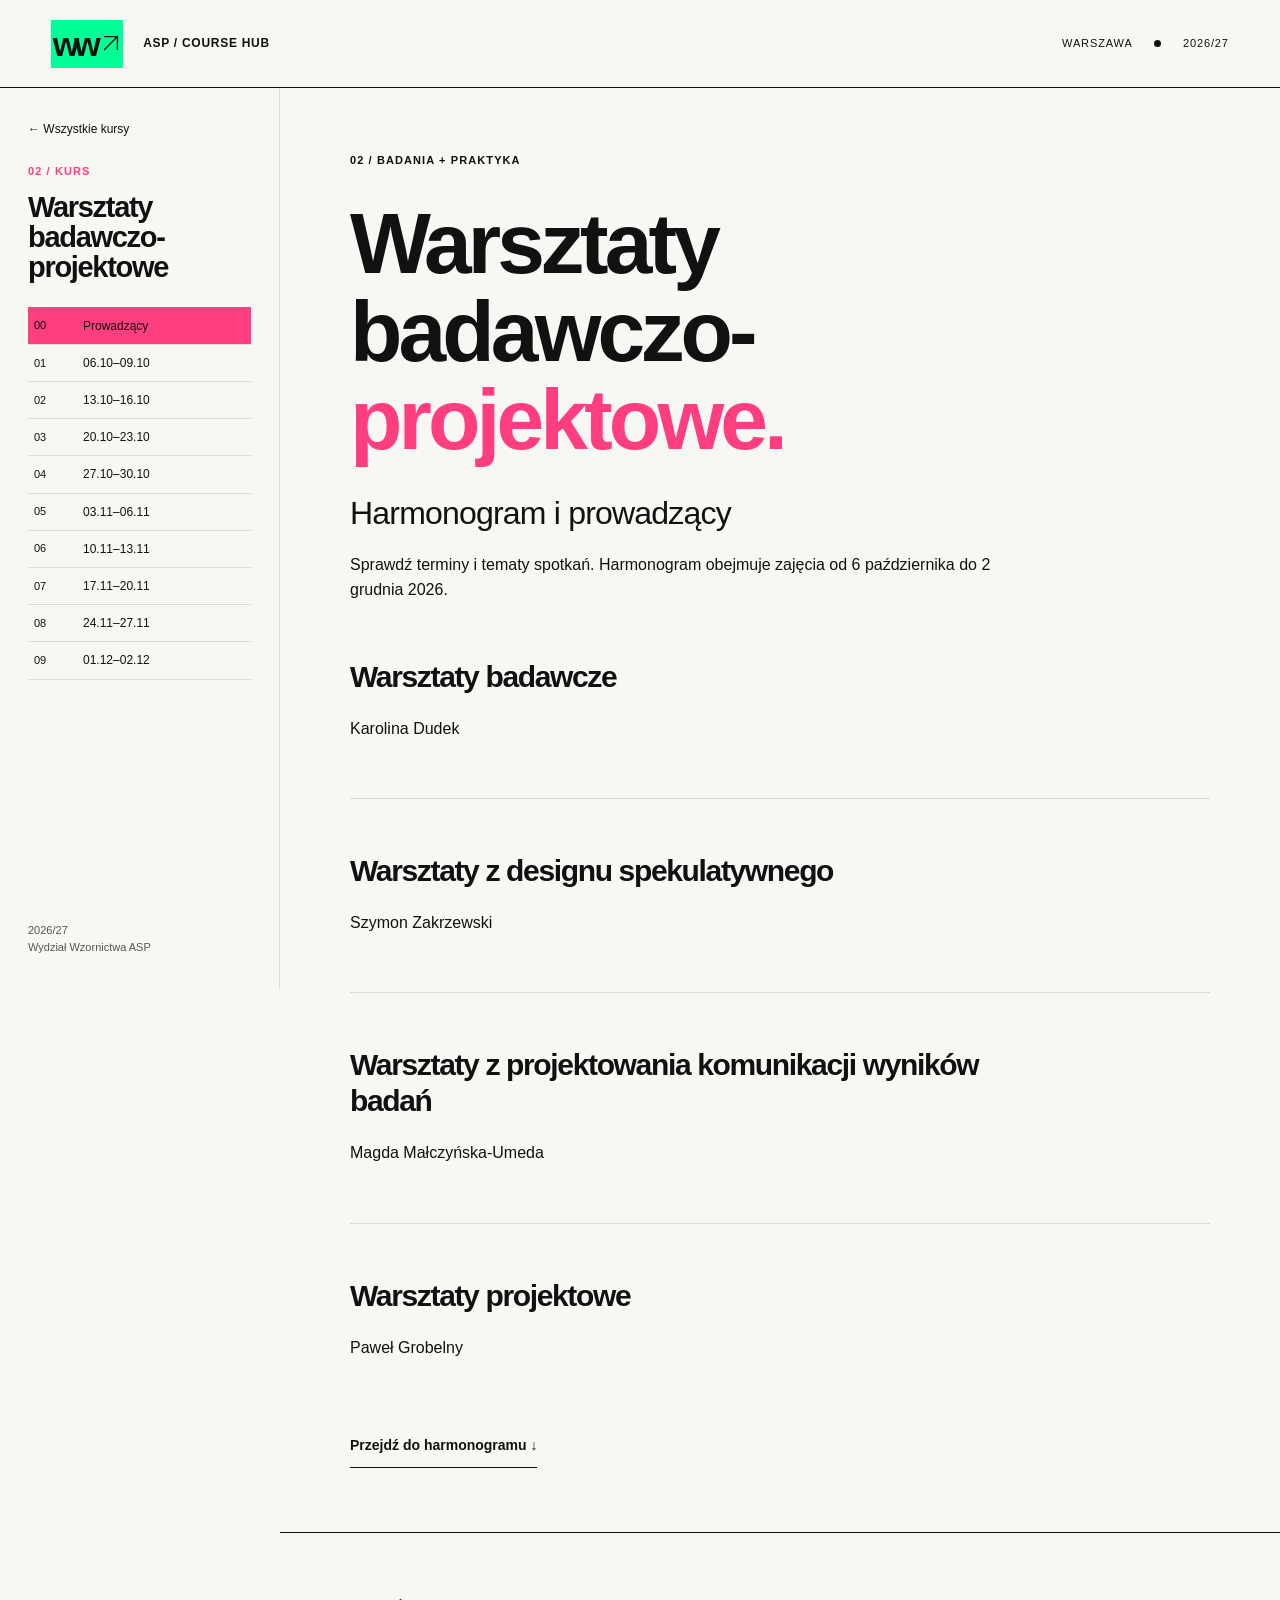
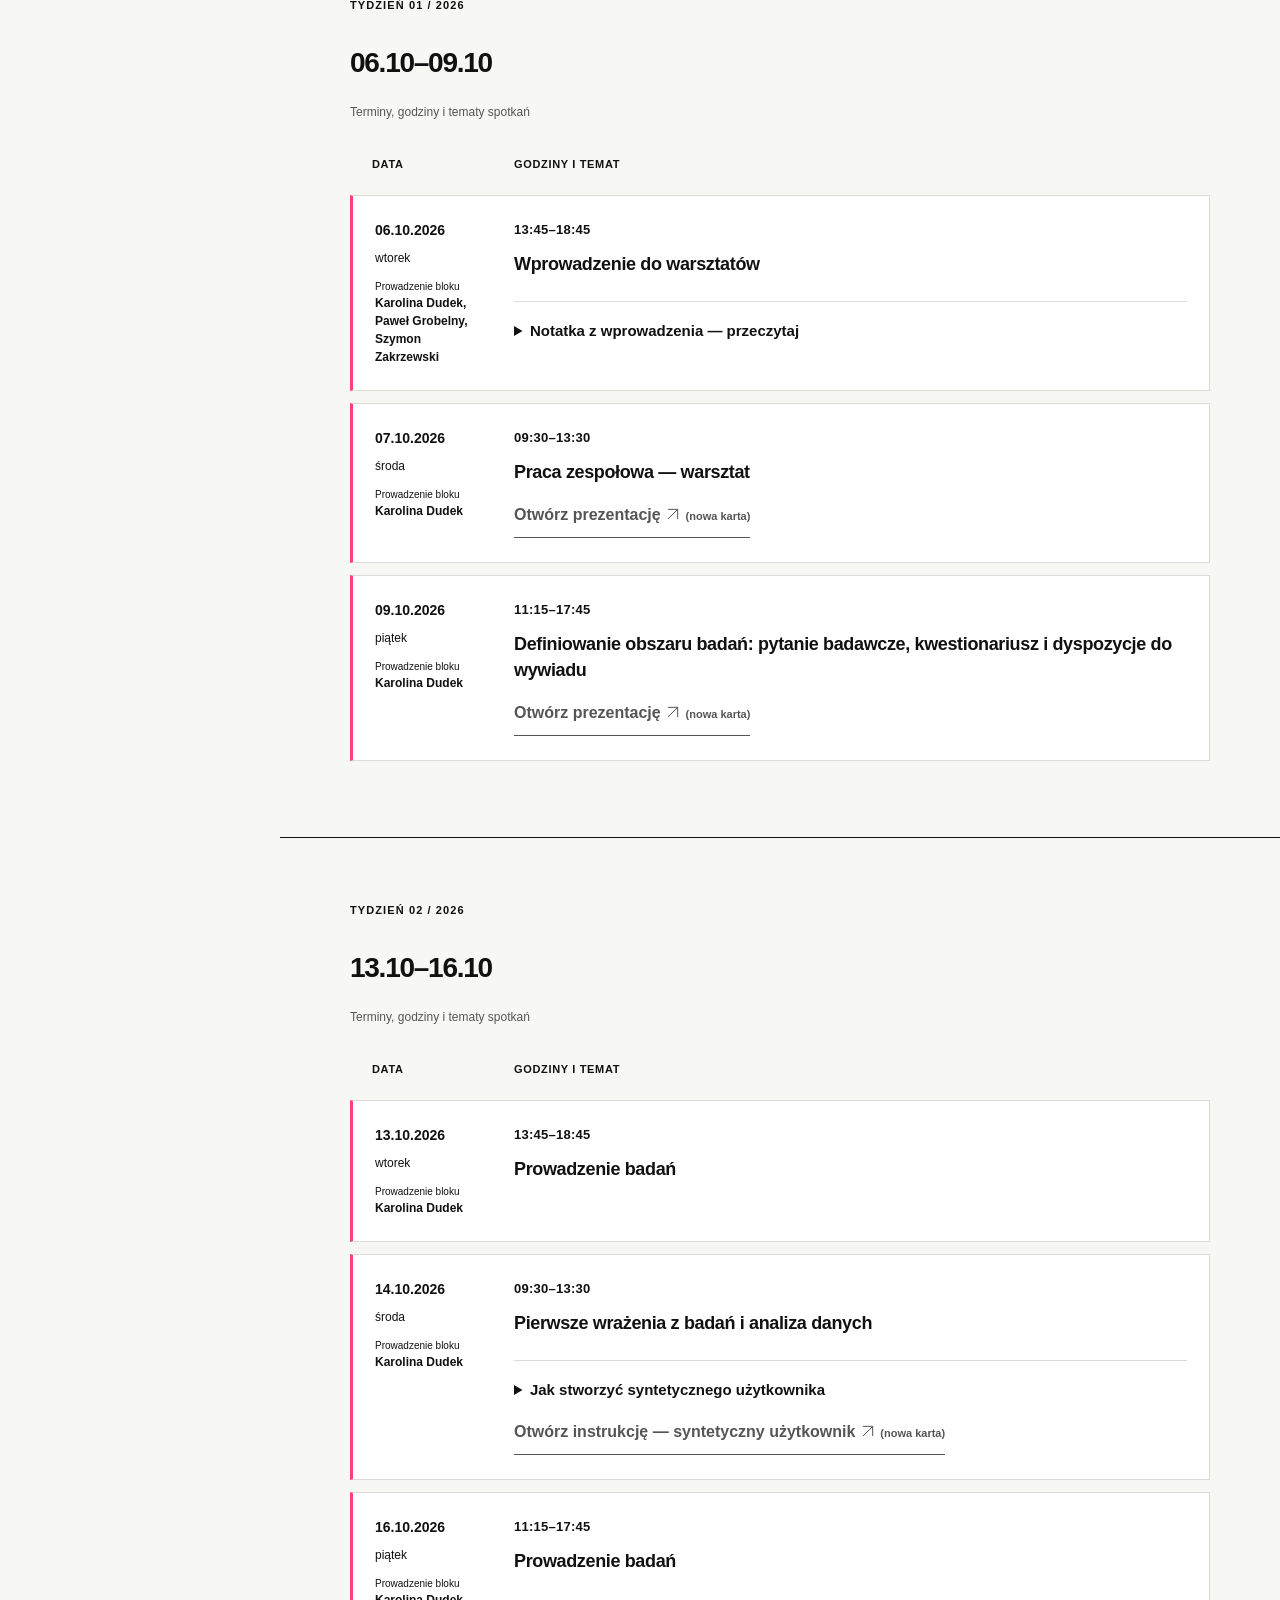
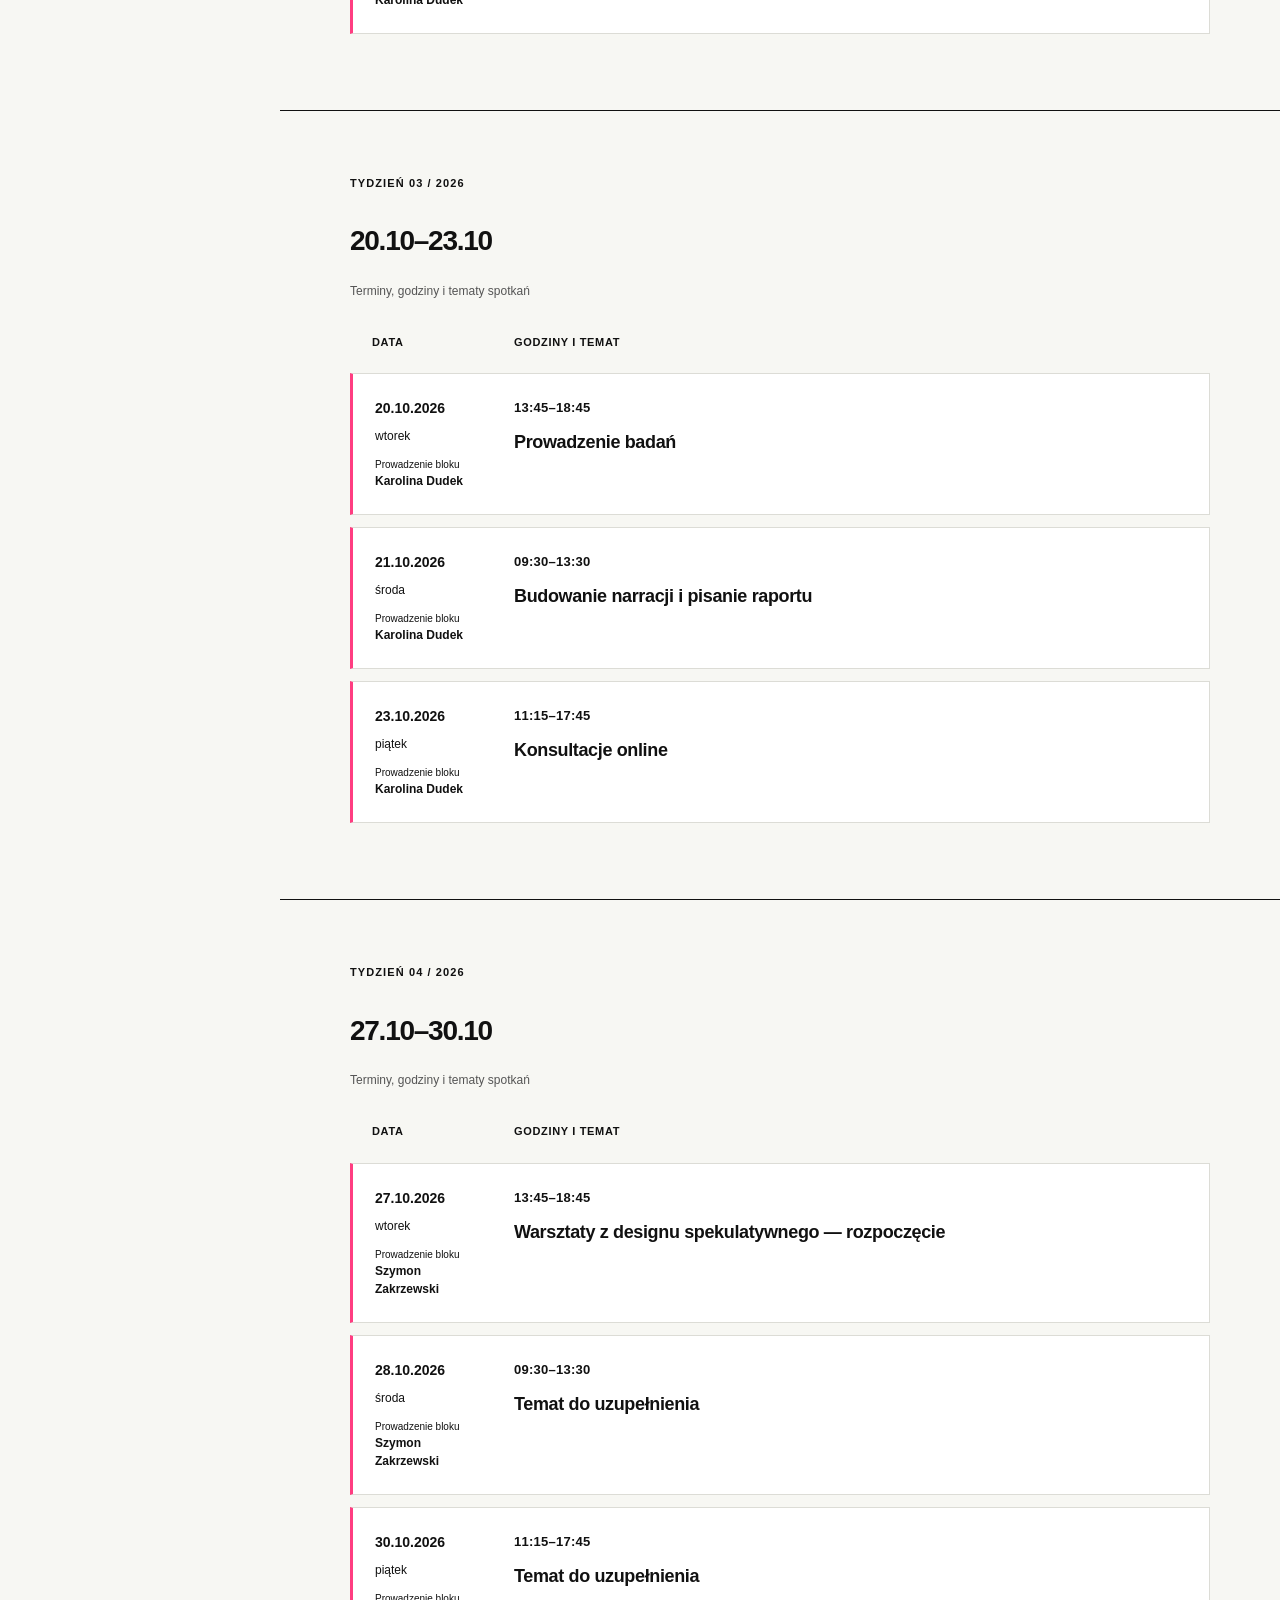
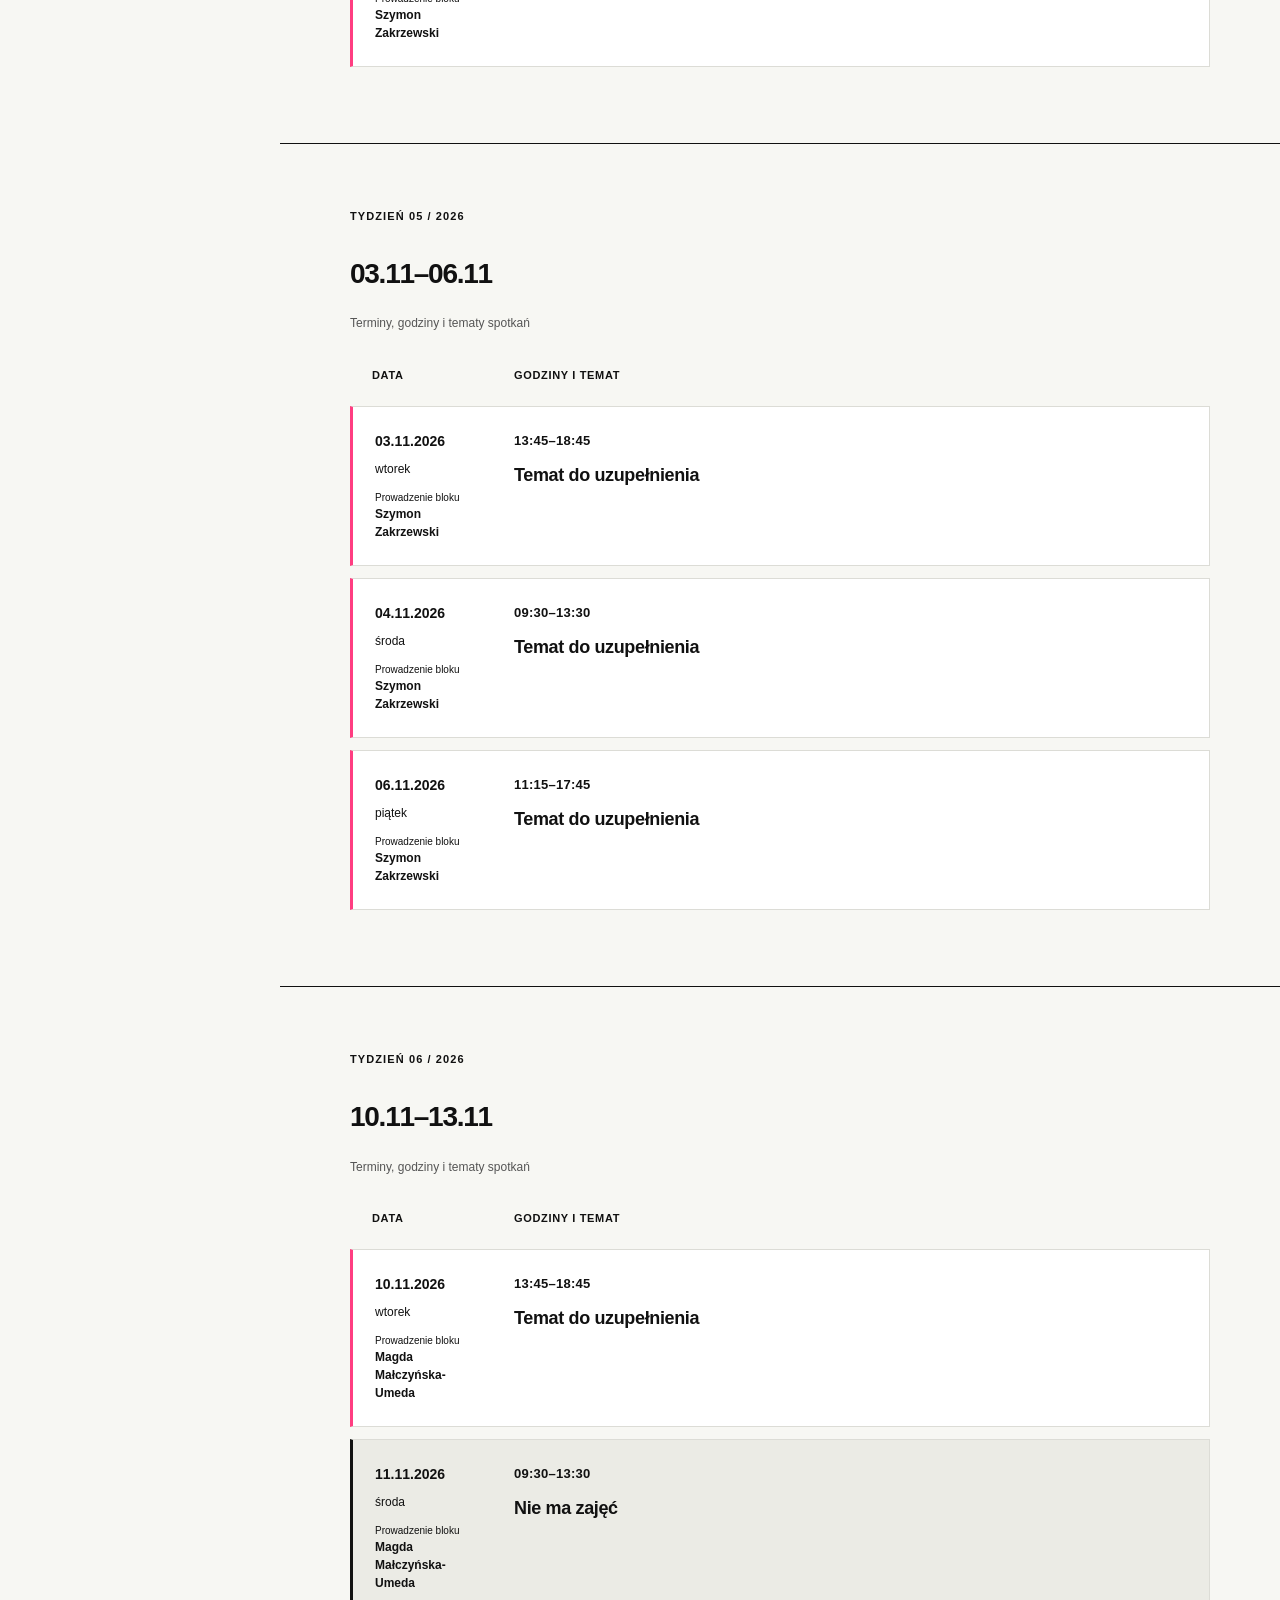
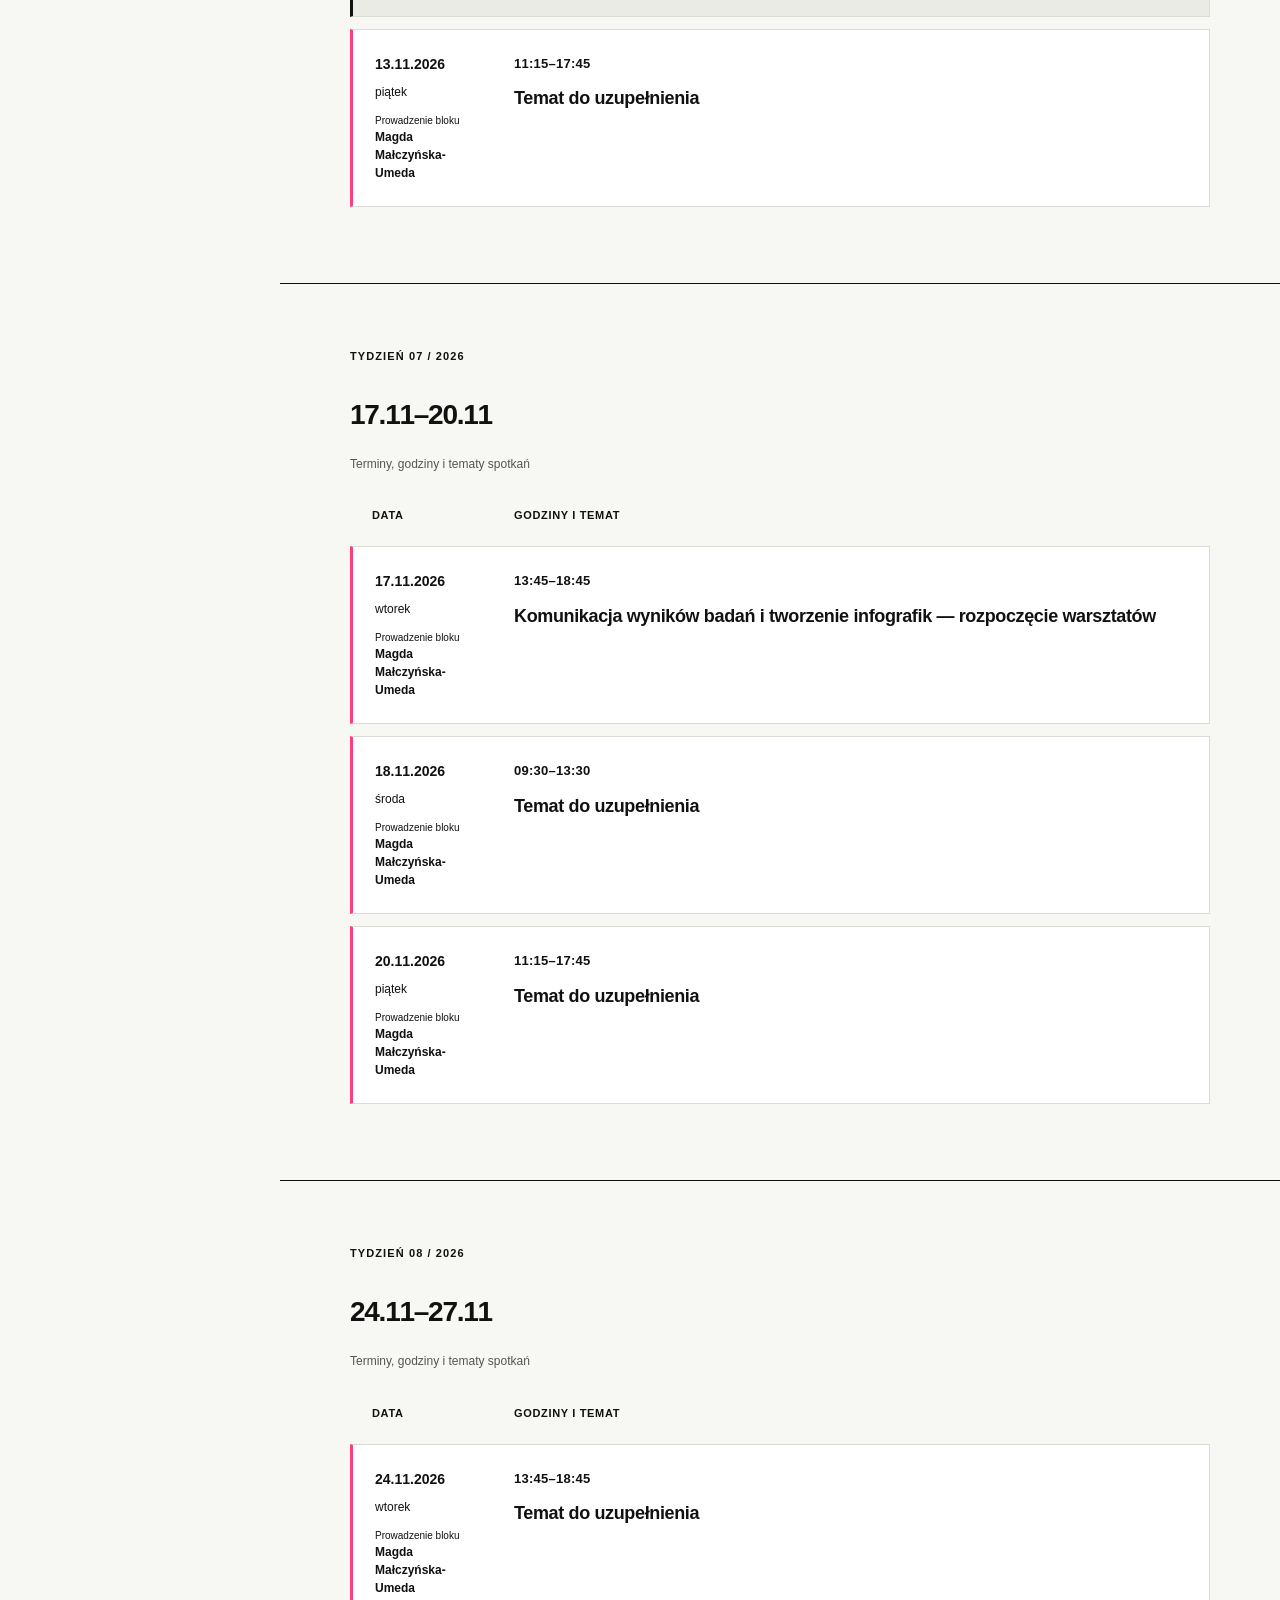
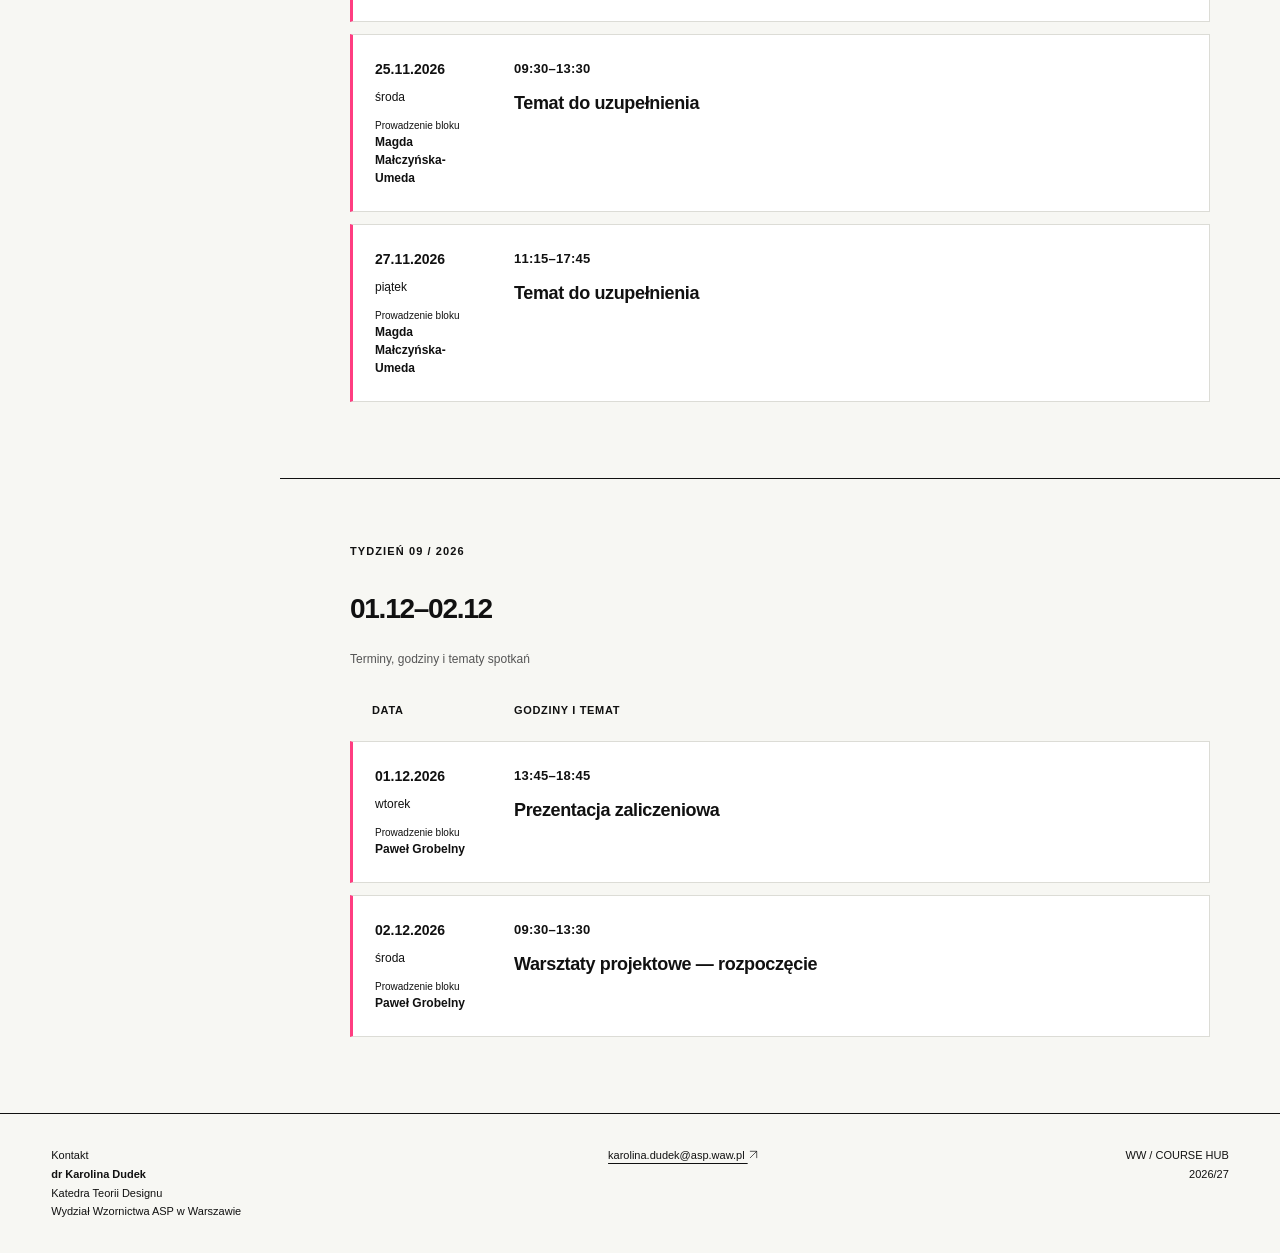
==== commit 503a9721: "Add supplied synthetic user note and instructions link to October 14 workshop" ====
--- a/kursy/warsztaty-badawczo-projektowe.html
+++ b/kursy/warsztaty-badawczo-projektowe.html
@@ -1 +1,14 @@
-<!doctype html><html lang="pl"><head><meta charset="utf-8"><meta name="viewport" content="width=device-width, initial-scale=1"><meta name="description" content="Harmonogram i prowadzący warsztaty badawczo-projektowe. Wydział Wzornictwa ASP w Warszawie, 2026/27."><meta name="theme-color" content="#00FF97"><title>Warsztaty badawczo-projektowe · ASP Course Hub</title><link rel="stylesheet" href="../assets/css/style.css?v=20261005-1"><script src="../assets/js/main.js" defer></script></head><body class="pink"><a class="skip" href="#main">Przejdź do treści</a><header><a class="brand" href="../index.html" aria-label="ASP Course Hub — strona główna"><span class="ww">ww<span><svg xmlns="http://www.w3.org/2000/svg" class="icon-arrow" viewBox="0 0 24 24" width="1em" height="1em" fill="none" stroke="currentColor" stroke-width="1.5" stroke-linecap="round" stroke-linejoin="round" style="display:inline-block;vertical-align:-0.12em;flex-shrink:0" aria-hidden="true" focusable="false"><path d="M5 19 19 5M5 5h14v14"/></svg></span></span><span>ASP / COURSE HUB</span></a><span class="header-right">WARSZAWA <span class="dot"></span> 2026/27</span></header><div class="course-layout"><aside class="sidebar"><a class="back" href="../index.html">← Wszystkie kursy</a><div class="eyebrow">02 / KURS</div><h2>Warsztaty<br>badawczo-<br>projektowe</h2><button class="menu-toggle" aria-expanded="false" aria-controls="course-nav">Harmonogram <span>＋</span></button><nav id="course-nav" aria-label="Tygodnie warsztatów"><a href="#wprowadzenie"><span>00</span> Prowadzący</a><a href="#tydzien-1"><span>01</span> 06.10–09.10</a><a href="#tydzien-2"><span>02</span> 13.10–16.10</a><a href="#tydzien-3"><span>03</span> 20.10–23.10</a><a href="#tydzien-4"><span>04</span> 27.10–30.10</a><a href="#tydzien-5"><span>05</span> 03.11–06.11</a><a href="#tydzien-6"><span>06</span> 10.11–13.11</a><a href="#tydzien-7"><span>07</span> 17.11–20.11</a><a href="#tydzien-8"><span>08</span> 24.11–27.11</a><a href="#tydzien-9"><span>09</span> 01.12–02.12</a></nav><div class="sidebar-note">2026/27<br>Wydział Wzornictwa ASP</div></aside><main id="main"><section id="wprowadzenie" class="course-section intro"><div class="eyebrow">02 / BADANIA + PRAKTYKA</div><h1>Warsztaty<br>badawczo-<br><span>projektowe.</span></h1><p class="lead">Harmonogram i prowadzący</p><p>Sprawdź terminy i tematy spotkań. Harmonogram obejmuje zajęcia od 6 października do 2 grudnia 2026.</p><div class="module-list" aria-label="Prowadzący warsztaty"><article class="module"><h2>Warsztaty badawcze</h2><p>Karolina Dudek</p></article><article class="module"><h2>Warsztaty z designu spekulatywnego</h2><p>Szymon Zakrzewski</p></article><article class="module"><h2>Warsztaty z projektowania komunikacji wyników badań</h2><p>Magda Małczyńska-Umeda</p></article><article class="module"><h2>Warsztaty projektowe</h2><p>Paweł Grobelny</p></article></div><a class="text-link" href="#tydzien-1">Przejdź do harmonogramu ↓</a></section><section id="tydzien-1" class="course-section"><div class="eyebrow">TYDZIEŃ 01 / 2026</div><h2 class="content-heading">06.10–09.10</h2><div class="schedule workshop-schedule"><table><caption>Terminy, godziny i tematy spotkań</caption><thead><tr><th scope="col">Data</th><th scope="col">Godziny i temat</th></tr></thead><tbody><tr><td><time datetime="2026-10-06">06.10.2026</time><span class="workshop-day">wtorek</span><span class="workshop-teacher" style="display:block;white-space:normal;font-size:12px;font-weight:400;line-height:1.5;margin-top:12px"><span style="display:block;font-size:10px">Prowadzenie bloku</span><strong>Karolina Dudek, Paweł Grobelny, Szymon Zakrzewski</strong></span></td><td><span class="workshop-hours">13:45–18:45</span><h3 class="workshop-topic">Wprowadzenie do warsztatów</h3><details class="intro-meeting-note" style="margin-top:24px;border-top:1px solid var(--line);padding-top:18px"><summary style="cursor:pointer;font-size:15px;font-weight:700;line-height:1.5">Notatka z wprowadzenia — przeczytaj</summary><article aria-label="Notatka z wprowadzenia do warsztatów badawczo-projektowych"><h4 style="font-size:20px;line-height:1.3;letter-spacing:-.02em;margin:32px 0 12px">Założenia i temat</h4><p style="font-size:15px;line-height:1.7;color:var(--ink);margin:16px 0;max-width:70ch">Warsztaty są jednym, ciągłym procesem pracy nad tym samym tematem. Łączą badanie, rozwijanie koncepcji, opracowanie informacji wizualnej i projektowanie. Taki układ ma pozwolić przejść przez kolejne etapy projektu w sposób zbliżony do praktyki zawodowej. Program jest co roku modyfikowany na podstawie doświadczeń prowadzących i informacji od studentów.</p><p style="font-size:15px;line-height:1.7;color:var(--ink);margin:16px 0;max-width:70ch">Tegorocznym motywem jest wspólnota, a obszarem pracy – najbliższe otoczenie Wydziału. Każdy zespół otrzymał miejsce oraz związaną z nim grupę osób. Zaznaczone na mapie granice lokalizacji są orientacyjne: badania i projektowanie mogą obejmować także ich otoczenie.</p><h4 style="font-size:20px;line-height:1.3;letter-spacing:-.02em;margin:32px 0 12px">Sposób pracy</h4><p style="font-size:15px;line-height:1.7;color:var(--ink);margin:16px 0;max-width:70ch">Zespoły mają sformułować pytanie badawcze. Będzie ono prowadzić część badawczą i pomagać w określeniu wytycznych do dalszego projektowania.</p><p style="font-size:15px;line-height:1.7;color:var(--ink);margin:16px 0;max-width:70ch">Po etapie badań z Karoliną Szymon poprowadzi pracę spekulatywną: zespoły wykorzystają wiedzę o rzeczywistym miejscu i jego użytkownikach, by wyobrazić sobie możliwe scenariusze zmian. Celem nie jest przewidywanie przyszłości, lecz świadome sprawdzenie, jak zmiana przyjętych zasad mogłaby wpłynąć na relacje i zachowania ludzi. Następnie Magda poprowadzi część infograficzną, a Paweł — projektową. W części projektowej znaczenie będą miały także wykonalność i budżet oraz umiejętność wyjaśnienia i obrony proponowanych rozwiązań.</p><p style="font-size:15px;line-height:1.7;color:var(--ink);margin:16px 0;max-width:70ch">Praca odbywa się w zespołach podczas zajęć. Zadania można między sobą dzielić, ale decyzje wymagają wspólnej rozmowy. Prowadzący będą podchodzić do grup i konsultować postępy. Obecność każdej osoby ma znaczenie dla pracy całego zespołu; opuszczenie spotkania przenosi pracę na pozostałych i utrudnia późniejszy powrót do projektu.</p><h4 style="font-size:20px;line-height:1.3;letter-spacing:-.02em;margin:32px 0 12px">Harmonogram i zaliczenie</h4><p style="font-size:15px;line-height:1.7;color:var(--ink);margin:16px 0;max-width:70ch">Prowadzący zmieniają się wraz z kolejnymi etapami, ale temat projektu pozostaje ten sam. Po wspólnym wprowadzeniu zajęcia prowadzą kolejno Karolina, Szymon, Magda i Paweł. Szczegółowa rozpiska dat na stronie.</p><p style="font-size:15px;line-height:1.7;color:var(--ink);margin:16px 0;max-width:70ch">Godziny rozpoczęcia zajęć w poszczególne dni są różne ze względu na plan całego Wydziału. Plan przewiduje przerwy, w tym przerwę obiadową, natomiast ich faktyczny moment może wynikać z przebiegu pracy i potrzeb grupy. Nie ustalono stałej zasady wcześniejszego kończenia zajęć. Zwłaszcza podczas pracy projektowej spotkanie może skończyć się po wykonaniu zaplanowanych zadań, lecz należy to każdorazowo uzgadniać z prowadzącym.</p><p style="font-size:15px;line-height:1.7;color:var(--ink);margin:16px 0;max-width:70ch">Po części badawczej i infograficznej odbędzie się „mikrosesja”: zespoły przedstawią wyniki w prezentacji. Otrzymana wtedy ocena zostanie uwzględniona przy ocenie końcowej, związanej z prezentacją całego projektu.</p><h4 style="font-size:20px;line-height:1.3;letter-spacing:-.02em;margin:32px 0 12px">Powiązanie z dalszym programem studiów</h4><p style="font-size:15px;line-height:1.7;color:var(--ink);margin:16px 0;max-width:70ch">W drugim semestrze, przed rozpoczęciem platform badawczych, wrócimy do projektu z pierwszego semestru. Zakończony etap projektowy zostanie ponownie przeanalizowany (badania ewaluacyjne), aby wyciągnąć wnioski dotyczące oceny, zmian i dalszego rozwoju rozwiązania.</p><p style="font-size:15px;line-height:1.7;color:var(--ink);margin:16px 0;max-width:70ch">Na platformach badawczych studenci będą pracować w trzech grupach. Każda grupa spędzi cztery tygodnie na jednej platformie, po czym przejdzie do kolejnej; w ten sposób każda platforma poprowadzi zajęcia ze wszystkimi trzema grupami. Platformy są współprowadzone przez osoby z Wydziału i zaproszone osoby, będące specjalistkami i specjalistami w różnych obszarach. Więcej na temat Platform: <a href="https://ww.asp.waw.pl/projektowanie-i-badania/" style="font-size:inherit;text-decoration:underline;overflow-wrap:anywhere">https://ww.asp.waw.pl/projektowanie-i-badania/</a> [poniżej informacji o kadrze]</p></article></details></td></tr><tr><td><time datetime="2026-10-07">07.10.2026</time><span class="workshop-day">środa</span><span class="workshop-teacher" style="display:block;white-space:normal;font-size:12px;font-weight:400;line-height:1.5;margin-top:12px"><span style="display:block;font-size:10px">Prowadzenie bloku</span><strong>Karolina Dudek</strong></span></td><td><span class="workshop-hours">09:30–13:30</span><h3 class="workshop-topic">Praca zespołowa — warsztat</h3><p data-component="slides"><a class="text-link" href="https://docs.google.com/presentation/d/1duy5VIP7uTSgHSgzOHJXivr1ebvBCuT3XJGicvDZ5N8/edit?usp=sharing" target="_blank" rel="noopener noreferrer">Otwórz prezentację <svg xmlns="http://www.w3.org/2000/svg" viewBox="0 0 24 24" width="1em" height="1em" fill="none" stroke="currentColor" stroke-width="1.5" stroke-linecap="round" stroke-linejoin="round" style="vertical-align:-0.12em" aria-hidden="true" focusable="false"><path d="M5 19 19 5M5 5h14v14"/></svg> <span class="new-tab">(nowa karta)</span></a></p></td></tr><tr><td><time datetime="2026-10-09">09.10.2026</time><span class="workshop-day">piątek</span><span class="workshop-teacher" style="display:block;white-space:normal;font-size:12px;font-weight:400;line-height:1.5;margin-top:12px"><span style="display:block;font-size:10px">Prowadzenie bloku</span><strong>Karolina Dudek</strong></span></td><td><span class="workshop-hours">11:15–17:45</span><h3 class="workshop-topic">Definiowanie obszaru badań: pytanie badawcze, kwestionariusz i dyspozycje do wywiadu</h3><p data-component="slides"><a class="text-link" href="https://docs.google.com/presentation/d/1mry4DfC96zyCZ0vW0ao36n98MWQg_UgXE5awgjgoYFs/edit?usp=sharing" target="_blank" rel="noopener noreferrer">Otwórz prezentację <svg xmlns="http://www.w3.org/2000/svg" viewBox="0 0 24 24" width="1em" height="1em" fill="none" stroke="currentColor" stroke-width="1.5" stroke-linecap="round" stroke-linejoin="round" style="vertical-align:-0.12em" aria-hidden="true" focusable="false"><path d="M5 19 19 5M5 5h14v14"/></svg> <span class="new-tab">(nowa karta)</span></a></p></td></tr></tbody></table></div></section><section id="tydzien-2" class="course-section"><div class="eyebrow">TYDZIEŃ 02 / 2026</div><h2 class="content-heading">13.10–16.10</h2><div class="schedule workshop-schedule"><table><caption>Terminy, godziny i tematy spotkań</caption><thead><tr><th scope="col">Data</th><th scope="col">Godziny i temat</th></tr></thead><tbody><tr><td><time datetime="2026-10-13">13.10.2026</time><span class="workshop-day">wtorek</span><span class="workshop-teacher" style="display:block;white-space:normal;font-size:12px;font-weight:400;line-height:1.5;margin-top:12px"><span style="display:block;font-size:10px">Prowadzenie bloku</span><strong>Karolina Dudek</strong></span></td><td><span class="workshop-hours">13:45–18:45</span><h3 class="workshop-topic">Prowadzenie badań</h3></td></tr><tr><td><time datetime="2026-10-14">14.10.2026</time><span class="workshop-day">środa</span><span class="workshop-teacher" style="display:block;white-space:normal;font-size:12px;font-weight:400;line-height:1.5;margin-top:12px"><span style="display:block;font-size:10px">Prowadzenie bloku</span><strong>Karolina Dudek</strong></span></td><td><span class="workshop-hours">09:30–13:30</span><h3 class="workshop-topic">Pierwsze wrażenia z badań i analiza danych</h3></td></tr><tr><td><time datetime="2026-10-16">16.10.2026</time><span class="workshop-day">piątek</span><span class="workshop-teacher" style="display:block;white-space:normal;font-size:12px;font-weight:400;line-height:1.5;margin-top:12px"><span style="display:block;font-size:10px">Prowadzenie bloku</span><strong>Karolina Dudek</strong></span></td><td><span class="workshop-hours">11:15–17:45</span><h3 class="workshop-topic">Prowadzenie badań</h3></td></tr></tbody></table></div></section><section id="tydzien-3" class="course-section"><div class="eyebrow">TYDZIEŃ 03 / 2026</div><h2 class="content-heading">20.10–23.10</h2><div class="schedule workshop-schedule"><table><caption>Terminy, godziny i tematy spotkań</caption><thead><tr><th scope="col">Data</th><th scope="col">Godziny i temat</th></tr></thead><tbody><tr><td><time datetime="2026-10-20">20.10.2026</time><span class="workshop-day">wtorek</span><span class="workshop-teacher" style="display:block;white-space:normal;font-size:12px;font-weight:400;line-height:1.5;margin-top:12px"><span style="display:block;font-size:10px">Prowadzenie bloku</span><strong>Karolina Dudek</strong></span></td><td><span class="workshop-hours">13:45–18:45</span><h3 class="workshop-topic">Prowadzenie badań</h3></td></tr><tr><td><time datetime="2026-10-21">21.10.2026</time><span class="workshop-day">środa</span><span class="workshop-teacher" style="display:block;white-space:normal;font-size:12px;font-weight:400;line-height:1.5;margin-top:12px"><span style="display:block;font-size:10px">Prowadzenie bloku</span><strong>Karolina Dudek</strong></span></td><td><span class="workshop-hours">09:30–13:30</span><h3 class="workshop-topic">Budowanie narracji i pisanie raportu</h3></td></tr><tr><td><time datetime="2026-10-23">23.10.2026</time><span class="workshop-day">piątek</span><span class="workshop-teacher" style="display:block;white-space:normal;font-size:12px;font-weight:400;line-height:1.5;margin-top:12px"><span style="display:block;font-size:10px">Prowadzenie bloku</span><strong>Karolina Dudek</strong></span></td><td><span class="workshop-hours">11:15–17:45</span><h3 class="workshop-topic">Konsultacje online</h3></td></tr></tbody></table></div></section><section id="tydzien-4" class="course-section"><div class="eyebrow">TYDZIEŃ 04 / 2026</div><h2 class="content-heading">27.10–30.10</h2><div class="schedule workshop-schedule"><table><caption>Terminy, godziny i tematy spotkań</caption><thead><tr><th scope="col">Data</th><th scope="col">Godziny i temat</th></tr></thead><tbody><tr><td><time datetime="2026-10-27">27.10.2026</time><span class="workshop-day">wtorek</span><span class="workshop-teacher" style="display:block;white-space:normal;font-size:12px;font-weight:400;line-height:1.5;margin-top:12px"><span style="display:block;font-size:10px">Prowadzenie bloku</span><strong>Szymon Zakrzewski</strong></span></td><td><span class="workshop-hours">13:45–18:45</span><h3 class="workshop-topic">Warsztaty z designu spekulatywnego — rozpoczęcie</h3></td></tr><tr><td><time datetime="2026-10-28">28.10.2026</time><span class="workshop-day">środa</span><span class="workshop-teacher" style="display:block;white-space:normal;font-size:12px;font-weight:400;line-height:1.5;margin-top:12px"><span style="display:block;font-size:10px">Prowadzenie bloku</span><strong>Szymon Zakrzewski</strong></span></td><td><span class="workshop-hours">09:30–13:30</span><h3 class="workshop-topic">Temat do uzupełnienia</h3></td></tr><tr><td><time datetime="2026-10-30">30.10.2026</time><span class="workshop-day">piątek</span><span class="workshop-teacher" style="display:block;white-space:normal;font-size:12px;font-weight:400;line-height:1.5;margin-top:12px"><span style="display:block;font-size:10px">Prowadzenie bloku</span><strong>Szymon Zakrzewski</strong></span></td><td><span class="workshop-hours">11:15–17:45</span><h3 class="workshop-topic">Temat do uzupełnienia</h3></td></tr></tbody></table></div></section><section id="tydzien-5" class="course-section"><div class="eyebrow">TYDZIEŃ 05 / 2026</div><h2 class="content-heading">03.11–06.11</h2><div class="schedule workshop-schedule"><table><caption>Terminy, godziny i tematy spotkań</caption><thead><tr><th scope="col">Data</th><th scope="col">Godziny i temat</th></tr></thead><tbody><tr><td><time datetime="2026-11-03">03.11.2026</time><span class="workshop-day">wtorek</span><span class="workshop-teacher" style="display:block;white-space:normal;font-size:12px;font-weight:400;line-height:1.5;margin-top:12px"><span style="display:block;font-size:10px">Prowadzenie bloku</span><strong>Szymon Zakrzewski</strong></span></td><td><span class="workshop-hours">13:45–18:45</span><h3 class="workshop-topic">Temat do uzupełnienia</h3></td></tr><tr><td><time datetime="2026-11-04">04.11.2026</time><span class="workshop-day">środa</span><span class="workshop-teacher" style="display:block;white-space:normal;font-size:12px;font-weight:400;line-height:1.5;margin-top:12px"><span style="display:block;font-size:10px">Prowadzenie bloku</span><strong>Szymon Zakrzewski</strong></span></td><td><span class="workshop-hours">09:30–13:30</span><h3 class="workshop-topic">Temat do uzupełnienia</h3></td></tr><tr><td><time datetime="2026-11-06">06.11.2026</time><span class="workshop-day">piątek</span><span class="workshop-teacher" style="display:block;white-space:normal;font-size:12px;font-weight:400;line-height:1.5;margin-top:12px"><span style="display:block;font-size:10px">Prowadzenie bloku</span><strong>Szymon Zakrzewski</strong></span></td><td><span class="workshop-hours">11:15–17:45</span><h3 class="workshop-topic">Temat do uzupełnienia</h3></td></tr></tbody></table></div></section><section id="tydzien-6" class="course-section"><div class="eyebrow">TYDZIEŃ 06 / 2026</div><h2 class="content-heading">10.11–13.11</h2><div class="schedule workshop-schedule"><table><caption>Terminy, godziny i tematy spotkań</caption><thead><tr><th scope="col">Data</th><th scope="col">Godziny i temat</th></tr></thead><tbody><tr><td><time datetime="2026-11-10">10.11.2026</time><span class="workshop-day">wtorek</span><span class="workshop-teacher" style="display:block;white-space:normal;font-size:12px;font-weight:400;line-height:1.5;margin-top:12px"><span style="display:block;font-size:10px">Prowadzenie bloku</span><strong>Magda Małczyńska-Umeda</strong></span></td><td><span class="workshop-hours">13:45–18:45</span><h3 class="workshop-topic">Temat do uzupełnienia</h3></td></tr><tr class="no-class"><td><time datetime="2026-11-11">11.11.2026</time><span class="workshop-day">środa</span><span class="workshop-teacher" style="display:block;white-space:normal;font-size:12px;font-weight:400;line-height:1.5;margin-top:12px"><span style="display:block;font-size:10px">Prowadzenie bloku</span><strong>Magda Małczyńska-Umeda</strong></span></td><td><span class="workshop-hours">09:30–13:30</span><h3 class="workshop-topic">Nie ma zajęć</h3></td></tr><tr><td><time datetime="2026-11-13">13.11.2026</time><span class="workshop-day">piątek</span><span class="workshop-teacher" style="display:block;white-space:normal;font-size:12px;font-weight:400;line-height:1.5;margin-top:12px"><span style="display:block;font-size:10px">Prowadzenie bloku</span><strong>Magda Małczyńska-Umeda</strong></span></td><td><span class="workshop-hours">11:15–17:45</span><h3 class="workshop-topic">Temat do uzupełnienia</h3></td></tr></tbody></table></div></section><section id="tydzien-7" class="course-section"><div class="eyebrow">TYDZIEŃ 07 / 2026</div><h2 class="content-heading">17.11–20.11</h2><div class="schedule workshop-schedule"><table><caption>Terminy, godziny i tematy spotkań</caption><thead><tr><th scope="col">Data</th><th scope="col">Godziny i temat</th></tr></thead><tbody><tr><td><time datetime="2026-11-17">17.11.2026</time><span class="workshop-day">wtorek</span><span class="workshop-teacher" style="display:block;white-space:normal;font-size:12px;font-weight:400;line-height:1.5;margin-top:12px"><span style="display:block;font-size:10px">Prowadzenie bloku</span><strong>Magda Małczyńska-Umeda</strong></span></td><td><span class="workshop-hours">13:45–18:45</span><h3 class="workshop-topic">Komunikacja wyników badań i tworzenie infografik — rozpoczęcie warsztatów</h3></td></tr><tr><td><time datetime="2026-11-18">18.11.2026</time><span class="workshop-day">środa</span><span class="workshop-teacher" style="display:block;white-space:normal;font-size:12px;font-weight:400;line-height:1.5;margin-top:12px"><span style="display:block;font-size:10px">Prowadzenie bloku</span><strong>Magda Małczyńska-Umeda</strong></span></td><td><span class="workshop-hours">09:30–13:30</span><h3 class="workshop-topic">Temat do uzupełnienia</h3></td></tr><tr><td><time datetime="2026-11-20">20.11.2026</time><span class="workshop-day">piątek</span><span class="workshop-teacher" style="display:block;white-space:normal;font-size:12px;font-weight:400;line-height:1.5;margin-top:12px"><span style="display:block;font-size:10px">Prowadzenie bloku</span><strong>Magda Małczyńska-Umeda</strong></span></td><td><span class="workshop-hours">11:15–17:45</span><h3 class="workshop-topic">Temat do uzupełnienia</h3></td></tr></tbody></table></div></section><section id="tydzien-8" class="course-section"><div class="eyebrow">TYDZIEŃ 08 / 2026</div><h2 class="content-heading">24.11–27.11</h2><div class="schedule workshop-schedule"><table><caption>Terminy, godziny i tematy spotkań</caption><thead><tr><th scope="col">Data</th><th scope="col">Godziny i temat</th></tr></thead><tbody><tr><td><time datetime="2026-11-24">24.11.2026</time><span class="workshop-day">wtorek</span><span class="workshop-teacher" style="display:block;white-space:normal;font-size:12px;font-weight:400;line-height:1.5;margin-top:12px"><span style="display:block;font-size:10px">Prowadzenie bloku</span><strong>Magda Małczyńska-Umeda</strong></span></td><td><span class="workshop-hours">13:45–18:45</span><h3 class="workshop-topic">Temat do uzupełnienia</h3></td></tr><tr><td><time datetime="2026-11-25">25.11.2026</time><span class="workshop-day">środa</span><span class="workshop-teacher" style="display:block;white-space:normal;font-size:12px;font-weight:400;line-height:1.5;margin-top:12px"><span style="display:block;font-size:10px">Prowadzenie bloku</span><strong>Magda Małczyńska-Umeda</strong></span></td><td><span class="workshop-hours">09:30–13:30</span><h3 class="workshop-topic">Temat do uzupełnienia</h3></td></tr><tr><td><time datetime="2026-11-27">27.11.2026</time><span class="workshop-day">piątek</span><span class="workshop-teacher" style="display:block;white-space:normal;font-size:12px;font-weight:400;line-height:1.5;margin-top:12px"><span style="display:block;font-size:10px">Prowadzenie bloku</span><strong>Magda Małczyńska-Umeda</strong></span></td><td><span class="workshop-hours">11:15–17:45</span><h3 class="workshop-topic">Temat do uzupełnienia</h3></td></tr></tbody></table></div></section><section id="tydzien-9" class="course-section"><div class="eyebrow">TYDZIEŃ 09 / 2026</div><h2 class="content-heading">01.12–02.12</h2><div class="schedule workshop-schedule"><table><caption>Terminy, godziny i tematy spotkań</caption><thead><tr><th scope="col">Data</th><th scope="col">Godziny i temat</th></tr></thead><tbody><tr><td><time datetime="2026-12-01">01.12.2026</time><span class="workshop-day">wtorek</span><span class="workshop-teacher" style="display:block;white-space:normal;font-size:12px;font-weight:400;line-height:1.5;margin-top:12px"><span style="display:block;font-size:10px">Prowadzenie bloku</span><strong>Paweł Grobelny</strong></span></td><td><span class="workshop-hours">13:45–18:45</span><h3 class="workshop-topic">Prezentacja zaliczeniowa</h3></td></tr><tr><td><time datetime="2026-12-02">02.12.2026</time><span class="workshop-day">środa</span><span class="workshop-teacher" style="display:block;white-space:normal;font-size:12px;font-weight:400;line-height:1.5;margin-top:12px"><span style="display:block;font-size:10px">Prowadzenie bloku</span><strong>Paweł Grobelny</strong></span></td><td><span class="workshop-hours">09:30–13:30</span><h3 class="workshop-topic">Warsztaty projektowe — rozpoczęcie</h3></td></tr></tbody></table></div></section></main></div><footer><div>Kontakt<br><strong>dr Karolina Dudek</strong><br>Katedra Teorii Designu<br>Wydział Wzornictwa ASP w Warszawie</div><a href="mailto:karolina.dudek@asp.waw.pl">karolina.dudek@asp.waw.pl <svg xmlns="http://www.w3.org/2000/svg" class="icon-arrow" viewBox="0 0 24 24" width="1em" height="1em" fill="none" stroke="currentColor" stroke-width="1.5" stroke-linecap="round" stroke-linejoin="round" style="display:inline-block;vertical-align:-0.12em;flex-shrink:0" aria-hidden="true" focusable="false"><path d="M5 19 19 5M5 5h14v14"/></svg></a><span>WW / COURSE HUB<br>2026/27</span></footer></body></html>
+<!doctype html><html lang="pl"><head><meta charset="utf-8"><meta name="viewport" content="width=device-width, initial-scale=1"><meta name="description" content="Harmonogram i prowadzący warsztaty badawczo-projektowe. Wydział Wzornictwa ASP w Warszawie, 2026/27."><meta name="theme-color" content="#00FF97"><title>Warsztaty badawczo-projektowe · ASP Course Hub</title><link rel="stylesheet" href="../assets/css/style.css?v=20261005-1"><script src="../assets/js/main.js" defer></script></head><body class="pink"><a class="skip" href="#main">Przejdź do treści</a><header><a class="brand" href="../index.html" aria-label="ASP Course Hub — strona główna"><span class="ww">ww<span><svg xmlns="http://www.w3.org/2000/svg" class="icon-arrow" viewBox="0 0 24 24" width="1em" height="1em" fill="none" stroke="currentColor" stroke-width="1.5" stroke-linecap="round" stroke-linejoin="round" style="display:inline-block;vertical-align:-0.12em;flex-shrink:0" aria-hidden="true" focusable="false"><path d="M5 19 19 5M5 5h14v14"/></svg></span></span><span>ASP / COURSE HUB</span></a><span class="header-right">WARSZAWA <span class="dot"></span> 2026/27</span></header><div class="course-layout"><aside class="sidebar"><a class="back" href="../index.html">← Wszystkie kursy</a><div class="eyebrow">02 / KURS</div><h2>Warsztaty<br>badawczo-<br>projektowe</h2><button class="menu-toggle" aria-expanded="false" aria-controls="course-nav">Harmonogram <span>＋</span></button><nav id="course-nav" aria-label="Tygodnie warsztatów"><a href="#wprowadzenie"><span>00</span> Prowadzący</a><a href="#tydzien-1"><span>01</span> 06.10–09.10</a><a href="#tydzien-2"><span>02</span> 13.10–16.10</a><a href="#tydzien-3"><span>03</span> 20.10–23.10</a><a href="#tydzien-4"><span>04</span> 27.10–30.10</a><a href="#tydzien-5"><span>05</span> 03.11–06.11</a><a href="#tydzien-6"><span>06</span> 10.11–13.11</a><a href="#tydzien-7"><span>07</span> 17.11–20.11</a><a href="#tydzien-8"><span>08</span> 24.11–27.11</a><a href="#tydzien-9"><span>09</span> 01.12–02.12</a></nav><div class="sidebar-note">2026/27<br>Wydział Wzornictwa ASP</div></aside><main id="main"><section id="wprowadzenie" class="course-section intro"><div class="eyebrow">02 / BADANIA + PRAKTYKA</div><h1>Warsztaty<br>badawczo-<br><span>projektowe.</span></h1><p class="lead">Harmonogram i prowadzący</p><p>Sprawdź terminy i tematy spotkań. Harmonogram obejmuje zajęcia od 6 października do 2 grudnia 2026.</p><div class="module-list" aria-label="Prowadzący warsztaty"><article class="module"><h2>Warsztaty badawcze</h2><p>Karolina Dudek</p></article><article class="module"><h2>Warsztaty z designu spekulatywnego</h2><p>Szymon Zakrzewski</p></article><article class="module"><h2>Warsztaty z projektowania komunikacji wyników badań</h2><p>Magda Małczyńska-Umeda</p></article><article class="module"><h2>Warsztaty projektowe</h2><p>Paweł Grobelny</p></article></div><a class="text-link" href="#tydzien-1">Przejdź do harmonogramu ↓</a></section><section id="tydzien-1" class="course-section"><div class="eyebrow">TYDZIEŃ 01 / 2026</div><h2 class="content-heading">06.10–09.10</h2><div class="schedule workshop-schedule"><table><caption>Terminy, godziny i tematy spotkań</caption><thead><tr><th scope="col">Data</th><th scope="col">Godziny i temat</th></tr></thead><tbody><tr><td><time datetime="2026-10-06">06.10.2026</time><span class="workshop-day">wtorek</span><span class="workshop-teacher" style="display:block;white-space:normal;font-size:12px;font-weight:400;line-height:1.5;margin-top:12px"><span style="display:block;font-size:10px">Prowadzenie bloku</span><strong>Karolina Dudek, Paweł Grobelny, Szymon Zakrzewski</strong></span></td><td><span class="workshop-hours">13:45–18:45</span><h3 class="workshop-topic">Wprowadzenie do warsztatów</h3><details class="intro-meeting-note" style="margin-top:24px;border-top:1px solid var(--line);padding-top:18px"><summary style="cursor:pointer;font-size:15px;font-weight:700;line-height:1.5">Notatka z wprowadzenia — przeczytaj</summary><article aria-label="Notatka z wprowadzenia do warsztatów badawczo-projektowych"><h4 style="font-size:20px;line-height:1.3;letter-spacing:-.02em;margin:32px 0 12px">Założenia i temat</h4><p style="font-size:15px;line-height:1.7;color:var(--ink);margin:16px 0;max-width:70ch">Warsztaty są jednym, ciągłym procesem pracy nad tym samym tematem. Łączą badanie, rozwijanie koncepcji, opracowanie informacji wizualnej i projektowanie. Taki układ ma pozwolić przejść przez kolejne etapy projektu w sposób zbliżony do praktyki zawodowej. Program jest co roku modyfikowany na podstawie doświadczeń prowadzących i informacji od studentów.</p><p style="font-size:15px;line-height:1.7;color:var(--ink);margin:16px 0;max-width:70ch">Tegorocznym motywem jest wspólnota, a obszarem pracy – najbliższe otoczenie Wydziału. Każdy zespół otrzymał miejsce oraz związaną z nim grupę osób. Zaznaczone na mapie granice lokalizacji są orientacyjne: badania i projektowanie mogą obejmować także ich otoczenie.</p><h4 style="font-size:20px;line-height:1.3;letter-spacing:-.02em;margin:32px 0 12px">Sposób pracy</h4><p style="font-size:15px;line-height:1.7;color:var(--ink);margin:16px 0;max-width:70ch">Zespoły mają sformułować pytanie badawcze. Będzie ono prowadzić część badawczą i pomagać w określeniu wytycznych do dalszego projektowania.</p><p style="font-size:15px;line-height:1.7;color:var(--ink);margin:16px 0;max-width:70ch">Po etapie badań z Karoliną Szymon poprowadzi pracę spekulatywną: zespoły wykorzystają wiedzę o rzeczywistym miejscu i jego użytkownikach, by wyobrazić sobie możliwe scenariusze zmian. Celem nie jest przewidywanie przyszłości, lecz świadome sprawdzenie, jak zmiana przyjętych zasad mogłaby wpłynąć na relacje i zachowania ludzi. Następnie Magda poprowadzi część infograficzną, a Paweł — projektową. W części projektowej znaczenie będą miały także wykonalność i budżet oraz umiejętność wyjaśnienia i obrony proponowanych rozwiązań.</p><p style="font-size:15px;line-height:1.7;color:var(--ink);margin:16px 0;max-width:70ch">Praca odbywa się w zespołach podczas zajęć. Zadania można między sobą dzielić, ale decyzje wymagają wspólnej rozmowy. Prowadzący będą podchodzić do grup i konsultować postępy. Obecność każdej osoby ma znaczenie dla pracy całego zespołu; opuszczenie spotkania przenosi pracę na pozostałych i utrudnia późniejszy powrót do projektu.</p><h4 style="font-size:20px;line-height:1.3;letter-spacing:-.02em;margin:32px 0 12px">Harmonogram i zaliczenie</h4><p style="font-size:15px;line-height:1.7;color:var(--ink);margin:16px 0;max-width:70ch">Prowadzący zmieniają się wraz z kolejnymi etapami, ale temat projektu pozostaje ten sam. Po wspólnym wprowadzeniu zajęcia prowadzą kolejno Karolina, Szymon, Magda i Paweł. Szczegółowa rozpiska dat na stronie.</p><p style="font-size:15px;line-height:1.7;color:var(--ink);margin:16px 0;max-width:70ch">Godziny rozpoczęcia zajęć w poszczególne dni są różne ze względu na plan całego Wydziału. Plan przewiduje przerwy, w tym przerwę obiadową, natomiast ich faktyczny moment może wynikać z przebiegu pracy i potrzeb grupy. Nie ustalono stałej zasady wcześniejszego kończenia zajęć. Zwłaszcza podczas pracy projektowej spotkanie może skończyć się po wykonaniu zaplanowanych zadań, lecz należy to każdorazowo uzgadniać z prowadzącym.</p><p style="font-size:15px;line-height:1.7;color:var(--ink);margin:16px 0;max-width:70ch">Po części badawczej i infograficznej odbędzie się „mikrosesja”: zespoły przedstawią wyniki w prezentacji. Otrzymana wtedy ocena zostanie uwzględniona przy ocenie końcowej, związanej z prezentacją całego projektu.</p><h4 style="font-size:20px;line-height:1.3;letter-spacing:-.02em;margin:32px 0 12px">Powiązanie z dalszym programem studiów</h4><p style="font-size:15px;line-height:1.7;color:var(--ink);margin:16px 0;max-width:70ch">W drugim semestrze, przed rozpoczęciem platform badawczych, wrócimy do projektu z pierwszego semestru. Zakończony etap projektowy zostanie ponownie przeanalizowany (badania ewaluacyjne), aby wyciągnąć wnioski dotyczące oceny, zmian i dalszego rozwoju rozwiązania.</p><p style="font-size:15px;line-height:1.7;color:var(--ink);margin:16px 0;max-width:70ch">Na platformach badawczych studenci będą pracować w trzech grupach. Każda grupa spędzi cztery tygodnie na jednej platformie, po czym przejdzie do kolejnej; w ten sposób każda platforma poprowadzi zajęcia ze wszystkimi trzema grupami. Platformy są współprowadzone przez osoby z Wydziału i zaproszone osoby, będące specjalistkami i specjalistami w różnych obszarach. Więcej na temat Platform: <a href="https://ww.asp.waw.pl/projektowanie-i-badania/" style="font-size:inherit;text-decoration:underline;overflow-wrap:anywhere">https://ww.asp.waw.pl/projektowanie-i-badania/</a> [poniżej informacji o kadrze]</p></article></details></td></tr><tr><td><time datetime="2026-10-07">07.10.2026</time><span class="workshop-day">środa</span><span class="workshop-teacher" style="display:block;white-space:normal;font-size:12px;font-weight:400;line-height:1.5;margin-top:12px"><span style="display:block;font-size:10px">Prowadzenie bloku</span><strong>Karolina Dudek</strong></span></td><td><span class="workshop-hours">09:30–13:30</span><h3 class="workshop-topic">Praca zespołowa — warsztat</h3><p data-component="slides"><a class="text-link" href="https://docs.google.com/presentation/d/1duy5VIP7uTSgHSgzOHJXivr1ebvBCuT3XJGicvDZ5N8/edit?usp=sharing" target="_blank" rel="noopener noreferrer">Otwórz prezentację <svg xmlns="http://www.w3.org/2000/svg" viewBox="0 0 24 24" width="1em" height="1em" fill="none" stroke="currentColor" stroke-width="1.5" stroke-linecap="round" stroke-linejoin="round" style="vertical-align:-0.12em" aria-hidden="true" focusable="false"><path d="M5 19 19 5M5 5h14v14"/></svg> <span class="new-tab">(nowa karta)</span></a></p></td></tr><tr><td><time datetime="2026-10-09">09.10.2026</time><span class="workshop-day">piątek</span><span class="workshop-teacher" style="display:block;white-space:normal;font-size:12px;font-weight:400;line-height:1.5;margin-top:12px"><span style="display:block;font-size:10px">Prowadzenie bloku</span><strong>Karolina Dudek</strong></span></td><td><span class="workshop-hours">11:15–17:45</span><h3 class="workshop-topic">Definiowanie obszaru badań: pytanie badawcze, kwestionariusz i dyspozycje do wywiadu</h3><p data-component="slides"><a class="text-link" href="https://docs.google.com/presentation/d/1mry4DfC96zyCZ0vW0ao36n98MWQg_UgXE5awgjgoYFs/edit?usp=sharing" target="_blank" rel="noopener noreferrer">Otwórz prezentację <svg xmlns="http://www.w3.org/2000/svg" viewBox="0 0 24 24" width="1em" height="1em" fill="none" stroke="currentColor" stroke-width="1.5" stroke-linecap="round" stroke-linejoin="round" style="vertical-align:-0.12em" aria-hidden="true" focusable="false"><path d="M5 19 19 5M5 5h14v14"/></svg> <span class="new-tab">(nowa karta)</span></a></p></td></tr></tbody></table></div></section><section id="tydzien-2" class="course-section"><div class="eyebrow">TYDZIEŃ 02 / 2026</div><h2 class="content-heading">13.10–16.10</h2><div class="schedule workshop-schedule"><table><caption>Terminy, godziny i tematy spotkań</caption><thead><tr><th scope="col">Data</th><th scope="col">Godziny i temat</th></tr></thead><tbody><tr><td><time datetime="2026-10-13">13.10.2026</time><span class="workshop-day">wtorek</span><span class="workshop-teacher" style="display:block;white-space:normal;font-size:12px;font-weight:400;line-height:1.5;margin-top:12px"><span style="display:block;font-size:10px">Prowadzenie bloku</span><strong>Karolina Dudek</strong></span></td><td><span class="workshop-hours">13:45–18:45</span><h3 class="workshop-topic">Prowadzenie badań</h3></td></tr><tr><td><time datetime="2026-10-14">14.10.2026</time><span class="workshop-day">środa</span><span class="workshop-teacher" style="display:block;white-space:normal;font-size:12px;font-weight:400;line-height:1.5;margin-top:12px"><span style="display:block;font-size:10px">Prowadzenie bloku</span><strong>Karolina Dudek</strong></span></td><td><span class="workshop-hours">09:30–13:30</span><h3 class="workshop-topic">Pierwsze wrażenia z badań i analiza danych</h3><details id="syntetyczny-uzytkownik" data-component="note" style="margin-top:24px;border-top:1px solid var(--line);padding-top:18px"><summary style="cursor:pointer;font-size:15px;font-weight:700;line-height:1.5">Jak stworzyć syntetycznego użytkownika</summary><div>
+<h4 style="font-size:20px;line-height:1.3;letter-spacing:-.02em;margin:28px 0 12px">GPT w ChatGPT</h4>
+<ul style="padding-left:22px;font-size:15px;line-height:1.7"><li>Otwórz <a href="https://chatgpt.com/gpts">GPTs</a> i wybierz <strong>Utwórz / Create</strong>.</li>
+<li>Nadaj GPT nazwę, np. „Syntetyczny użytkownik”.</li>
+<li>W polu <strong>Instrukcje / Instructions</strong> wklej całą otrzymaną instrukcję.</li>
+<li>Przetestuj postać w podglądzie: zadaj jej kilka pytań jak podczas wywiadu. W razie potrzeby popraw instrukcję i zapisz GPT.</li></ul>
+<h4 style="font-size:20px;line-height:1.3;letter-spacing:-.02em;margin:28px 0 12px">Gem w Gemini</h4>
+<ul style="padding-left:22px;font-size:15px;line-height:1.7"><li>Na komputerze otwórz <a href="https://gemini.google.com">Gemini</a>, a następnie <strong>Gems → Nowy Gem / New Gem</strong>.</li>
+<li>Wpisz nazwę i wklej otrzymaną instrukcję w pole instrukcji.</li>
+<li>Sprawdź odpowiedzi w podglądzie i kliknij <strong>Zapisz / Save</strong>.</li></ul>
+<p style="font-size:15px;line-height:1.7;color:var(--ink);margin:16px 0;max-width:70ch"><strong>Dlaczego warto wybrać GPT?</strong> Z syntetycznym użytkownikiem w GPT można rozmawiać <strong>głosowo</strong>, co lepiej przypomina wywiad. Z Gemem można prowadzić czat tekstowy, ale nie działa on w trybie rozmowy głosowej Gemini Live.</p>
+<p style="font-size:15px;line-height:1.7;color:var(--ink);margin:16px 0;max-width:70ch"><strong>Uwaga:</strong> utworzenie nowego GPT wymaga dostępu do odpowiednio skonfigurowanego konta ChatGPT Business, Enterprise lub Edu. Jeśli nie widzisz przycisku „Utwórz”, skorzystaj z Gema.</p>
+</div></details>
+<p><a class="text-link" href="https://docs.google.com/document/d/1ug8xISBDU-LWXbM0fpi61dkIN0nTfe8S7Zvlb2P0-9Y/edit?usp=sharing" target="_blank" rel="noopener noreferrer">Otwórz instrukcję — syntetyczny użytkownik <svg xmlns="http://www.w3.org/2000/svg" viewBox="0 0 24 24" width="1em" height="1em" fill="none" stroke="currentColor" stroke-width="1.5" stroke-linecap="round" stroke-linejoin="round" style="vertical-align:-0.12em" aria-hidden="true" focusable="false"><path d="M5 19 19 5M5 5h14v14"/></svg> <span class="new-tab">(nowa karta)</span></a></p></td></tr><tr><td><time datetime="2026-10-16">16.10.2026</time><span class="workshop-day">piątek</span><span class="workshop-teacher" style="display:block;white-space:normal;font-size:12px;font-weight:400;line-height:1.5;margin-top:12px"><span style="display:block;font-size:10px">Prowadzenie bloku</span><strong>Karolina Dudek</strong></span></td><td><span class="workshop-hours">11:15–17:45</span><h3 class="workshop-topic">Prowadzenie badań</h3></td></tr></tbody></table></div></section><section id="tydzien-3" class="course-section"><div class="eyebrow">TYDZIEŃ 03 / 2026</div><h2 class="content-heading">20.10–23.10</h2><div class="schedule workshop-schedule"><table><caption>Terminy, godziny i tematy spotkań</caption><thead><tr><th scope="col">Data</th><th scope="col">Godziny i temat</th></tr></thead><tbody><tr><td><time datetime="2026-10-20">20.10.2026</time><span class="workshop-day">wtorek</span><span class="workshop-teacher" style="display:block;white-space:normal;font-size:12px;font-weight:400;line-height:1.5;margin-top:12px"><span style="display:block;font-size:10px">Prowadzenie bloku</span><strong>Karolina Dudek</strong></span></td><td><span class="workshop-hours">13:45–18:45</span><h3 class="workshop-topic">Prowadzenie badań</h3></td></tr><tr><td><time datetime="2026-10-21">21.10.2026</time><span class="workshop-day">środa</span><span class="workshop-teacher" style="display:block;white-space:normal;font-size:12px;font-weight:400;line-height:1.5;margin-top:12px"><span style="display:block;font-size:10px">Prowadzenie bloku</span><strong>Karolina Dudek</strong></span></td><td><span class="workshop-hours">09:30–13:30</span><h3 class="workshop-topic">Budowanie narracji i pisanie raportu</h3></td></tr><tr><td><time datetime="2026-10-23">23.10.2026</time><span class="workshop-day">piątek</span><span class="workshop-teacher" style="display:block;white-space:normal;font-size:12px;font-weight:400;line-height:1.5;margin-top:12px"><span style="display:block;font-size:10px">Prowadzenie bloku</span><strong>Karolina Dudek</strong></span></td><td><span class="workshop-hours">11:15–17:45</span><h3 class="workshop-topic">Konsultacje online</h3></td></tr></tbody></table></div></section><section id="tydzien-4" class="course-section"><div class="eyebrow">TYDZIEŃ 04 / 2026</div><h2 class="content-heading">27.10–30.10</h2><div class="schedule workshop-schedule"><table><caption>Terminy, godziny i tematy spotkań</caption><thead><tr><th scope="col">Data</th><th scope="col">Godziny i temat</th></tr></thead><tbody><tr><td><time datetime="2026-10-27">27.10.2026</time><span class="workshop-day">wtorek</span><span class="workshop-teacher" style="display:block;white-space:normal;font-size:12px;font-weight:400;line-height:1.5;margin-top:12px"><span style="display:block;font-size:10px">Prowadzenie bloku</span><strong>Szymon Zakrzewski</strong></span></td><td><span class="workshop-hours">13:45–18:45</span><h3 class="workshop-topic">Warsztaty z designu spekulatywnego — rozpoczęcie</h3></td></tr><tr><td><time datetime="2026-10-28">28.10.2026</time><span class="workshop-day">środa</span><span class="workshop-teacher" style="display:block;white-space:normal;font-size:12px;font-weight:400;line-height:1.5;margin-top:12px"><span style="display:block;font-size:10px">Prowadzenie bloku</span><strong>Szymon Zakrzewski</strong></span></td><td><span class="workshop-hours">09:30–13:30</span><h3 class="workshop-topic">Temat do uzupełnienia</h3></td></tr><tr><td><time datetime="2026-10-30">30.10.2026</time><span class="workshop-day">piątek</span><span class="workshop-teacher" style="display:block;white-space:normal;font-size:12px;font-weight:400;line-height:1.5;margin-top:12px"><span style="display:block;font-size:10px">Prowadzenie bloku</span><strong>Szymon Zakrzewski</strong></span></td><td><span class="workshop-hours">11:15–17:45</span><h3 class="workshop-topic">Temat do uzupełnienia</h3></td></tr></tbody></table></div></section><section id="tydzien-5" class="course-section"><div class="eyebrow">TYDZIEŃ 05 / 2026</div><h2 class="content-heading">03.11–06.11</h2><div class="schedule workshop-schedule"><table><caption>Terminy, godziny i tematy spotkań</caption><thead><tr><th scope="col">Data</th><th scope="col">Godziny i temat</th></tr></thead><tbody><tr><td><time datetime="2026-11-03">03.11.2026</time><span class="workshop-day">wtorek</span><span class="workshop-teacher" style="display:block;white-space:normal;font-size:12px;font-weight:400;line-height:1.5;margin-top:12px"><span style="display:block;font-size:10px">Prowadzenie bloku</span><strong>Szymon Zakrzewski</strong></span></td><td><span class="workshop-hours">13:45–18:45</span><h3 class="workshop-topic">Temat do uzupełnienia</h3></td></tr><tr><td><time datetime="2026-11-04">04.11.2026</time><span class="workshop-day">środa</span><span class="workshop-teacher" style="display:block;white-space:normal;font-size:12px;font-weight:400;line-height:1.5;margin-top:12px"><span style="display:block;font-size:10px">Prowadzenie bloku</span><strong>Szymon Zakrzewski</strong></span></td><td><span class="workshop-hours">09:30–13:30</span><h3 class="workshop-topic">Temat do uzupełnienia</h3></td></tr><tr><td><time datetime="2026-11-06">06.11.2026</time><span class="workshop-day">piątek</span><span class="workshop-teacher" style="display:block;white-space:normal;font-size:12px;font-weight:400;line-height:1.5;margin-top:12px"><span style="display:block;font-size:10px">Prowadzenie bloku</span><strong>Szymon Zakrzewski</strong></span></td><td><span class="workshop-hours">11:15–17:45</span><h3 class="workshop-topic">Temat do uzupełnienia</h3></td></tr></tbody></table></div></section><section id="tydzien-6" class="course-section"><div class="eyebrow">TYDZIEŃ 06 / 2026</div><h2 class="content-heading">10.11–13.11</h2><div class="schedule workshop-schedule"><table><caption>Terminy, godziny i tematy spotkań</caption><thead><tr><th scope="col">Data</th><th scope="col">Godziny i temat</th></tr></thead><tbody><tr><td><time datetime="2026-11-10">10.11.2026</time><span class="workshop-day">wtorek</span><span class="workshop-teacher" style="display:block;white-space:normal;font-size:12px;font-weight:400;line-height:1.5;margin-top:12px"><span style="display:block;font-size:10px">Prowadzenie bloku</span><strong>Magda Małczyńska-Umeda</strong></span></td><td><span class="workshop-hours">13:45–18:45</span><h3 class="workshop-topic">Temat do uzupełnienia</h3></td></tr><tr class="no-class"><td><time datetime="2026-11-11">11.11.2026</time><span class="workshop-day">środa</span><span class="workshop-teacher" style="display:block;white-space:normal;font-size:12px;font-weight:400;line-height:1.5;margin-top:12px"><span style="display:block;font-size:10px">Prowadzenie bloku</span><strong>Magda Małczyńska-Umeda</strong></span></td><td><span class="workshop-hours">09:30–13:30</span><h3 class="workshop-topic">Nie ma zajęć</h3></td></tr><tr><td><time datetime="2026-11-13">13.11.2026</time><span class="workshop-day">piątek</span><span class="workshop-teacher" style="display:block;white-space:normal;font-size:12px;font-weight:400;line-height:1.5;margin-top:12px"><span style="display:block;font-size:10px">Prowadzenie bloku</span><strong>Magda Małczyńska-Umeda</strong></span></td><td><span class="workshop-hours">11:15–17:45</span><h3 class="workshop-topic">Temat do uzupełnienia</h3></td></tr></tbody></table></div></section><section id="tydzien-7" class="course-section"><div class="eyebrow">TYDZIEŃ 07 / 2026</div><h2 class="content-heading">17.11–20.11</h2><div class="schedule workshop-schedule"><table><caption>Terminy, godziny i tematy spotkań</caption><thead><tr><th scope="col">Data</th><th scope="col">Godziny i temat</th></tr></thead><tbody><tr><td><time datetime="2026-11-17">17.11.2026</time><span class="workshop-day">wtorek</span><span class="workshop-teacher" style="display:block;white-space:normal;font-size:12px;font-weight:400;line-height:1.5;margin-top:12px"><span style="display:block;font-size:10px">Prowadzenie bloku</span><strong>Magda Małczyńska-Umeda</strong></span></td><td><span class="workshop-hours">13:45–18:45</span><h3 class="workshop-topic">Komunikacja wyników badań i tworzenie infografik — rozpoczęcie warsztatów</h3></td></tr><tr><td><time datetime="2026-11-18">18.11.2026</time><span class="workshop-day">środa</span><span class="workshop-teacher" style="display:block;white-space:normal;font-size:12px;font-weight:400;line-height:1.5;margin-top:12px"><span style="display:block;font-size:10px">Prowadzenie bloku</span><strong>Magda Małczyńska-Umeda</strong></span></td><td><span class="workshop-hours">09:30–13:30</span><h3 class="workshop-topic">Temat do uzupełnienia</h3></td></tr><tr><td><time datetime="2026-11-20">20.11.2026</time><span class="workshop-day">piątek</span><span class="workshop-teacher" style="display:block;white-space:normal;font-size:12px;font-weight:400;line-height:1.5;margin-top:12px"><span style="display:block;font-size:10px">Prowadzenie bloku</span><strong>Magda Małczyńska-Umeda</strong></span></td><td><span class="workshop-hours">11:15–17:45</span><h3 class="workshop-topic">Temat do uzupełnienia</h3></td></tr></tbody></table></div></section><section id="tydzien-8" class="course-section"><div class="eyebrow">TYDZIEŃ 08 / 2026</div><h2 class="content-heading">24.11–27.11</h2><div class="schedule workshop-schedule"><table><caption>Terminy, godziny i tematy spotkań</caption><thead><tr><th scope="col">Data</th><th scope="col">Godziny i temat</th></tr></thead><tbody><tr><td><time datetime="2026-11-24">24.11.2026</time><span class="workshop-day">wtorek</span><span class="workshop-teacher" style="display:block;white-space:normal;font-size:12px;font-weight:400;line-height:1.5;margin-top:12px"><span style="display:block;font-size:10px">Prowadzenie bloku</span><strong>Magda Małczyńska-Umeda</strong></span></td><td><span class="workshop-hours">13:45–18:45</span><h3 class="workshop-topic">Temat do uzupełnienia</h3></td></tr><tr><td><time datetime="2026-11-25">25.11.2026</time><span class="workshop-day">środa</span><span class="workshop-teacher" style="display:block;white-space:normal;font-size:12px;font-weight:400;line-height:1.5;margin-top:12px"><span style="display:block;font-size:10px">Prowadzenie bloku</span><strong>Magda Małczyńska-Umeda</strong></span></td><td><span class="workshop-hours">09:30–13:30</span><h3 class="workshop-topic">Temat do uzupełnienia</h3></td></tr><tr><td><time datetime="2026-11-27">27.11.2026</time><span class="workshop-day">piątek</span><span class="workshop-teacher" style="display:block;white-space:normal;font-size:12px;font-weight:400;line-height:1.5;margin-top:12px"><span style="display:block;font-size:10px">Prowadzenie bloku</span><strong>Magda Małczyńska-Umeda</strong></span></td><td><span class="workshop-hours">11:15–17:45</span><h3 class="workshop-topic">Temat do uzupełnienia</h3></td></tr></tbody></table></div></section><section id="tydzien-9" class="course-section"><div class="eyebrow">TYDZIEŃ 09 / 2026</div><h2 class="content-heading">01.12–02.12</h2><div class="schedule workshop-schedule"><table><caption>Terminy, godziny i tematy spotkań</caption><thead><tr><th scope="col">Data</th><th scope="col">Godziny i temat</th></tr></thead><tbody><tr><td><time datetime="2026-12-01">01.12.2026</time><span class="workshop-day">wtorek</span><span class="workshop-teacher" style="display:block;white-space:normal;font-size:12px;font-weight:400;line-height:1.5;margin-top:12px"><span style="display:block;font-size:10px">Prowadzenie bloku</span><strong>Paweł Grobelny</strong></span></td><td><span class="workshop-hours">13:45–18:45</span><h3 class="workshop-topic">Prezentacja zaliczeniowa</h3></td></tr><tr><td><time datetime="2026-12-02">02.12.2026</time><span class="workshop-day">środa</span><span class="workshop-teacher" style="display:block;white-space:normal;font-size:12px;font-weight:400;line-height:1.5;margin-top:12px"><span style="display:block;font-size:10px">Prowadzenie bloku</span><strong>Paweł Grobelny</strong></span></td><td><span class="workshop-hours">09:30–13:30</span><h3 class="workshop-topic">Warsztaty projektowe — rozpoczęcie</h3></td></tr></tbody></table></div></section></main></div><footer><div>Kontakt<br><strong>dr Karolina Dudek</strong><br>Katedra Teorii Designu<br>Wydział Wzornictwa ASP w Warszawie</div><a href="mailto:karolina.dudek@asp.waw.pl">karolina.dudek@asp.waw.pl <svg xmlns="http://www.w3.org/2000/svg" class="icon-arrow" viewBox="0 0 24 24" width="1em" height="1em" fill="none" stroke="currentColor" stroke-width="1.5" stroke-linecap="round" stroke-linejoin="round" style="display:inline-block;vertical-align:-0.12em;flex-shrink:0" aria-hidden="true" focusable="false"><path d="M5 19 19 5M5 5h14v14"/></svg></a><span>WW / COURSE HUB<br>2026/27</span></footer></body></html>
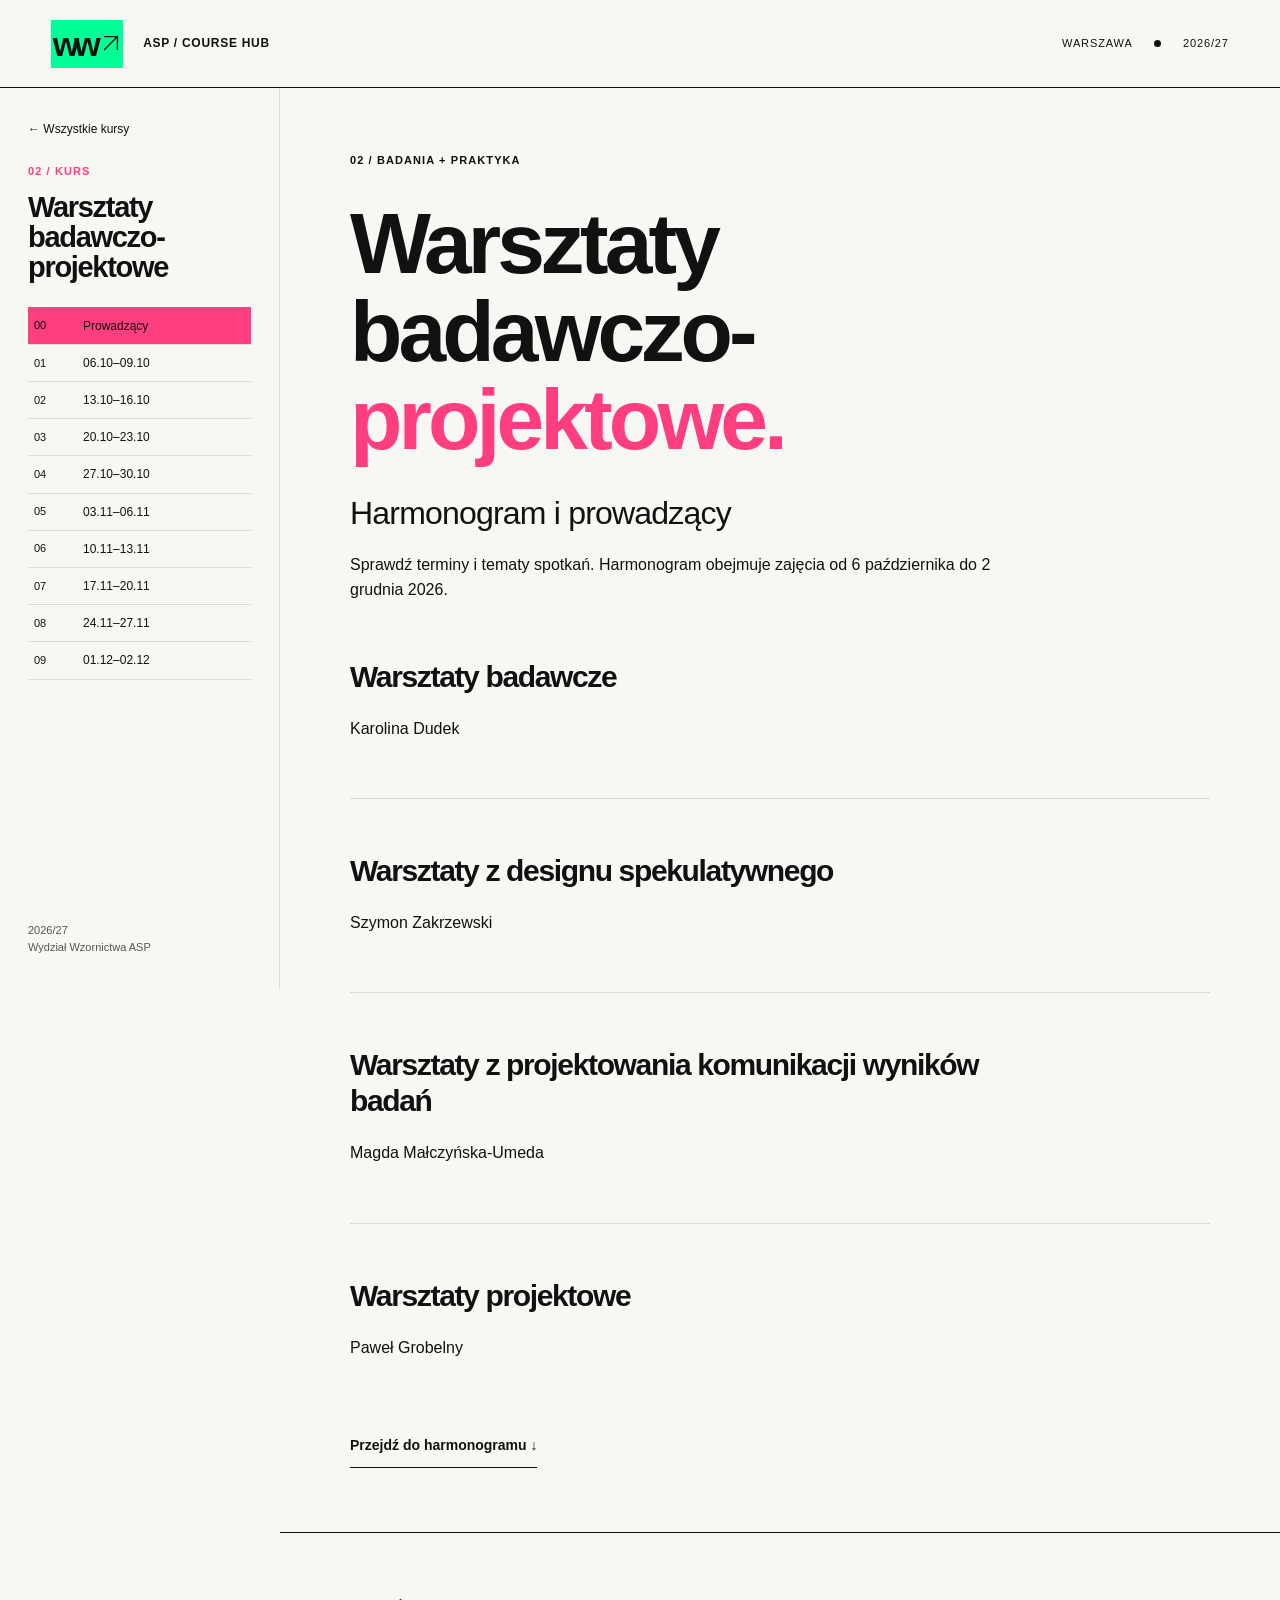
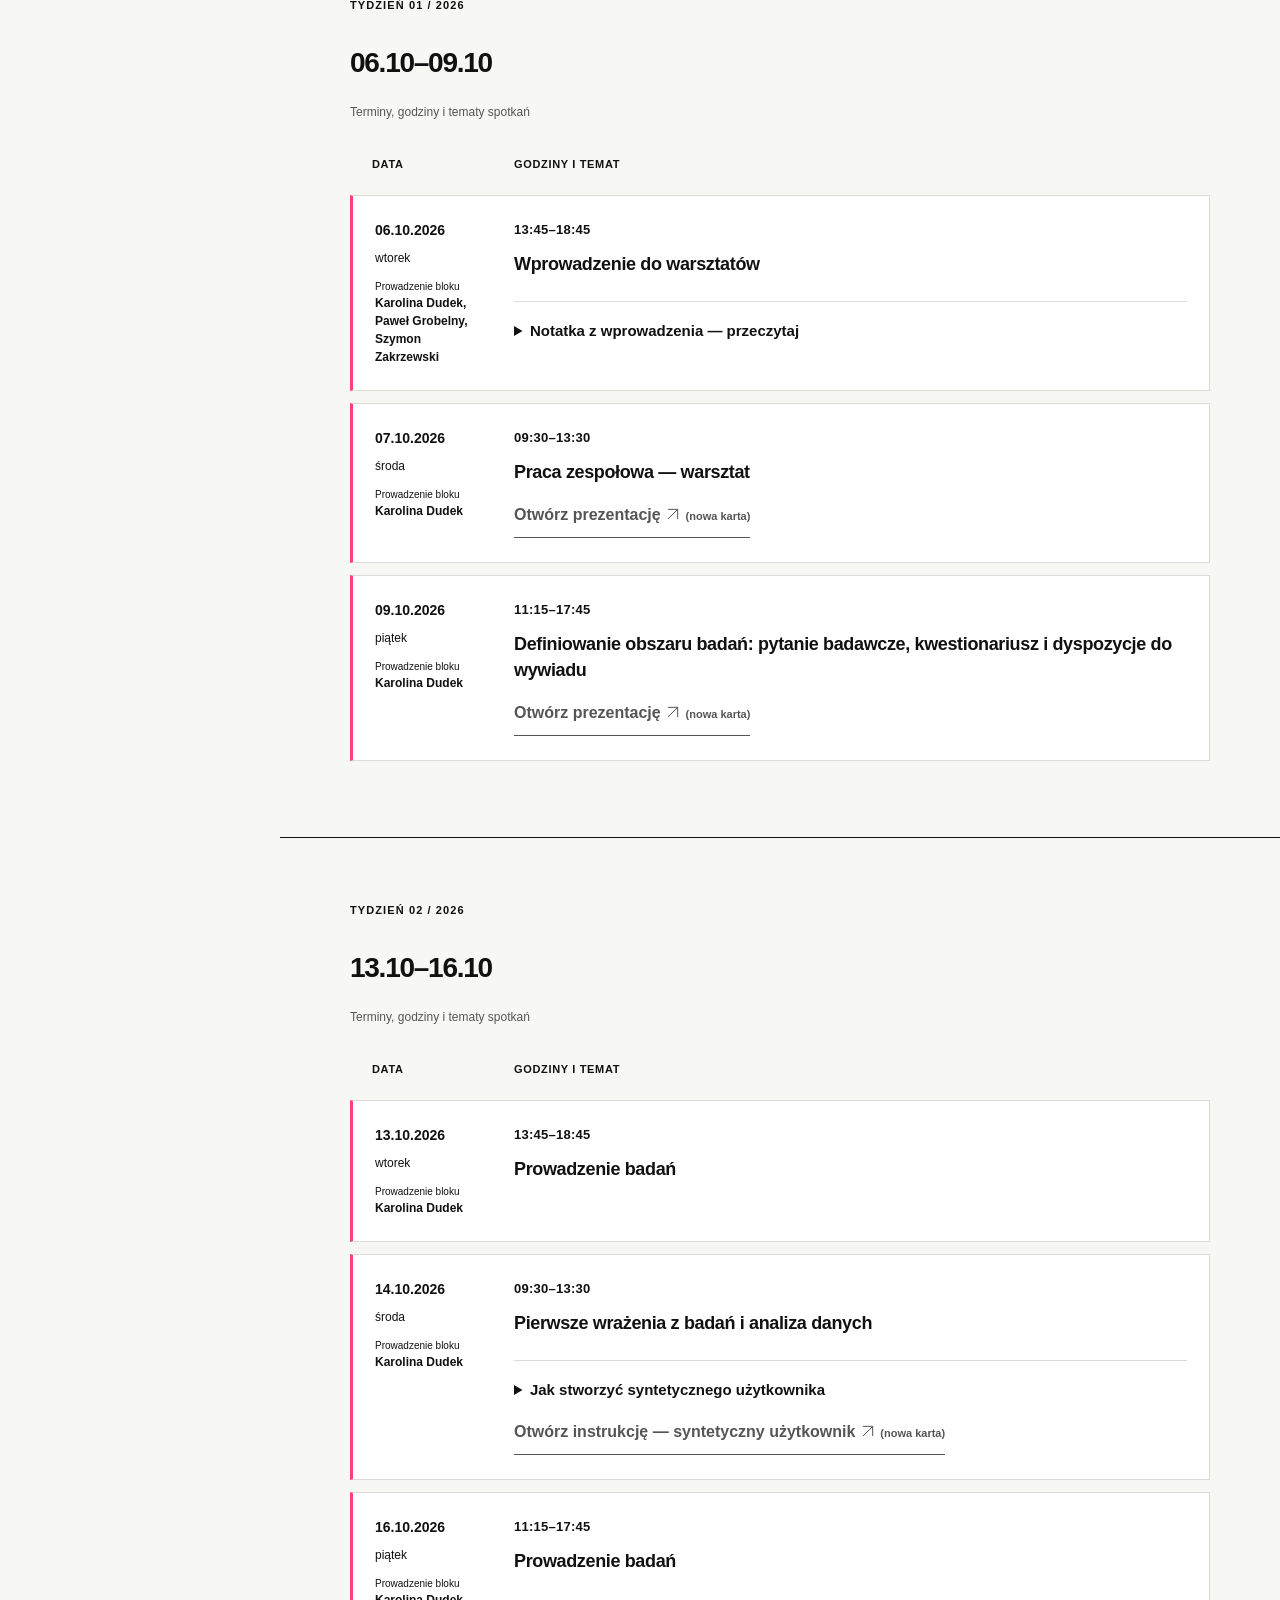
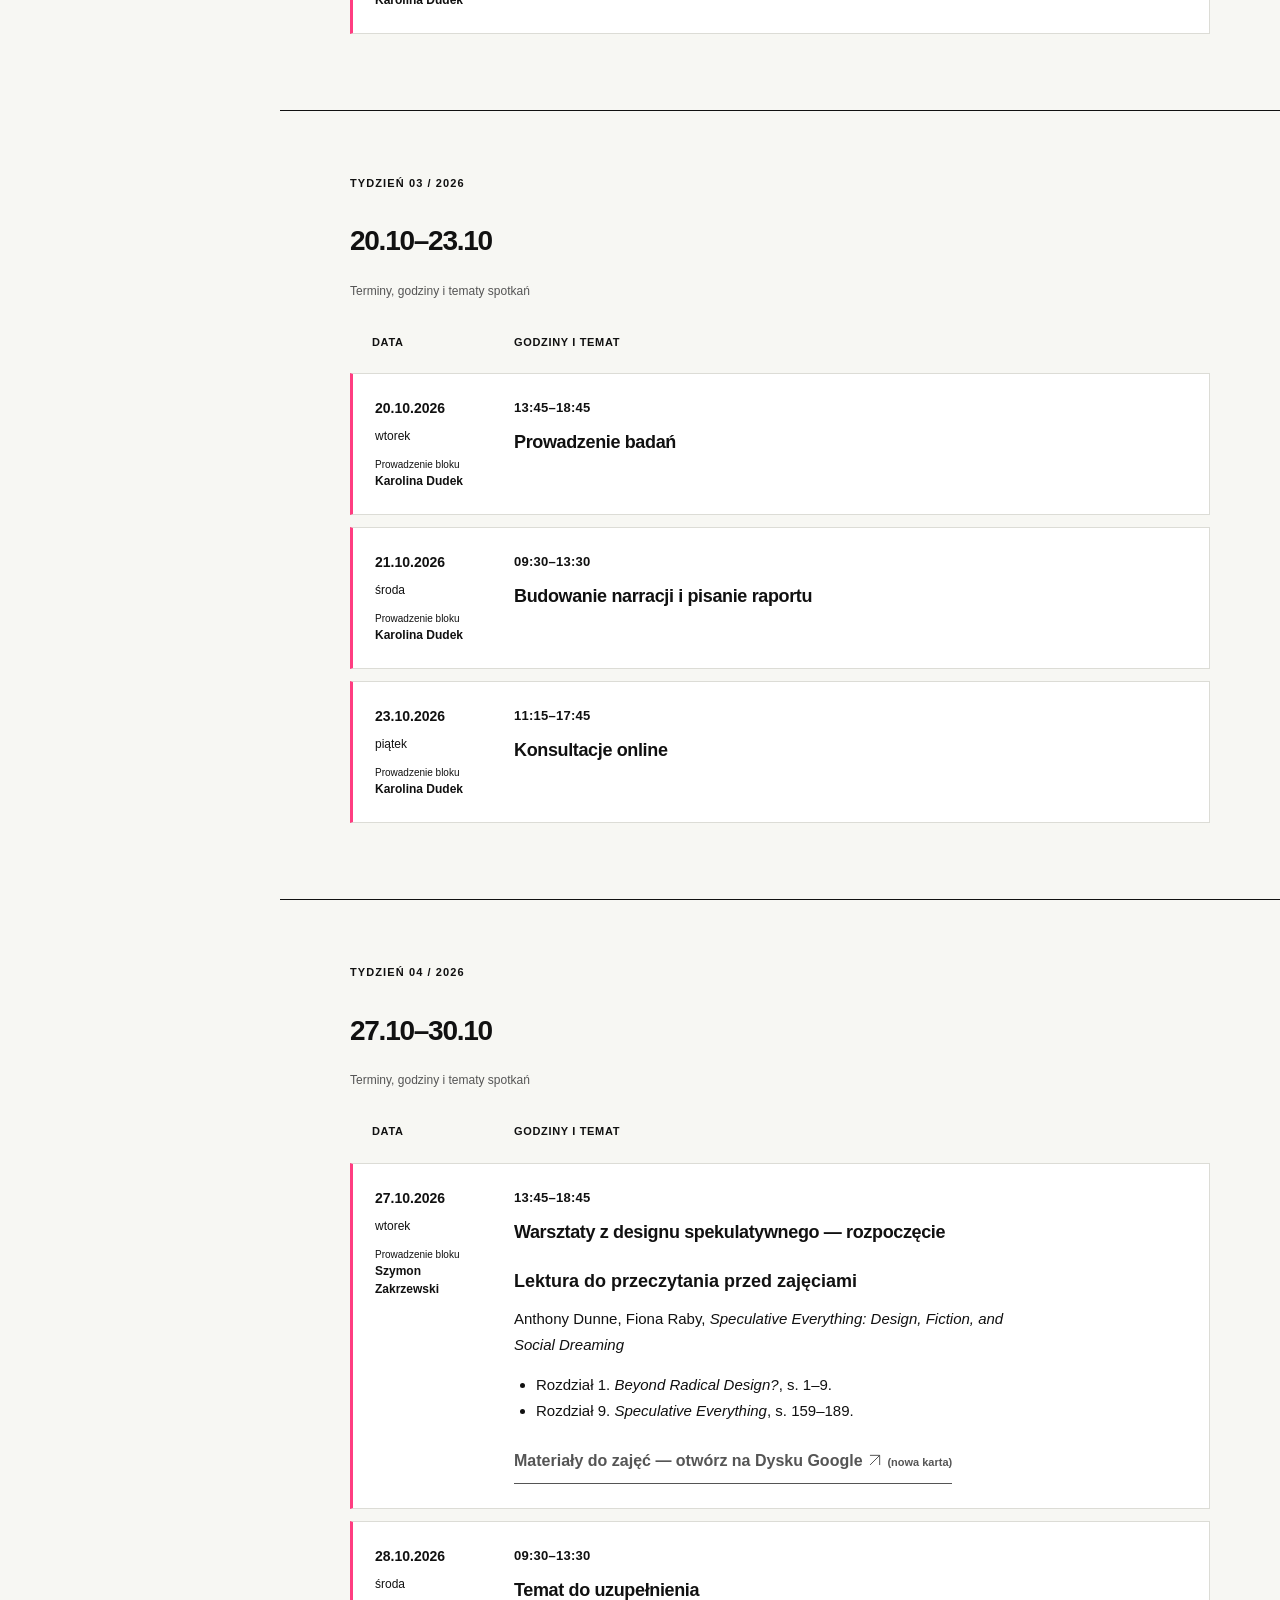
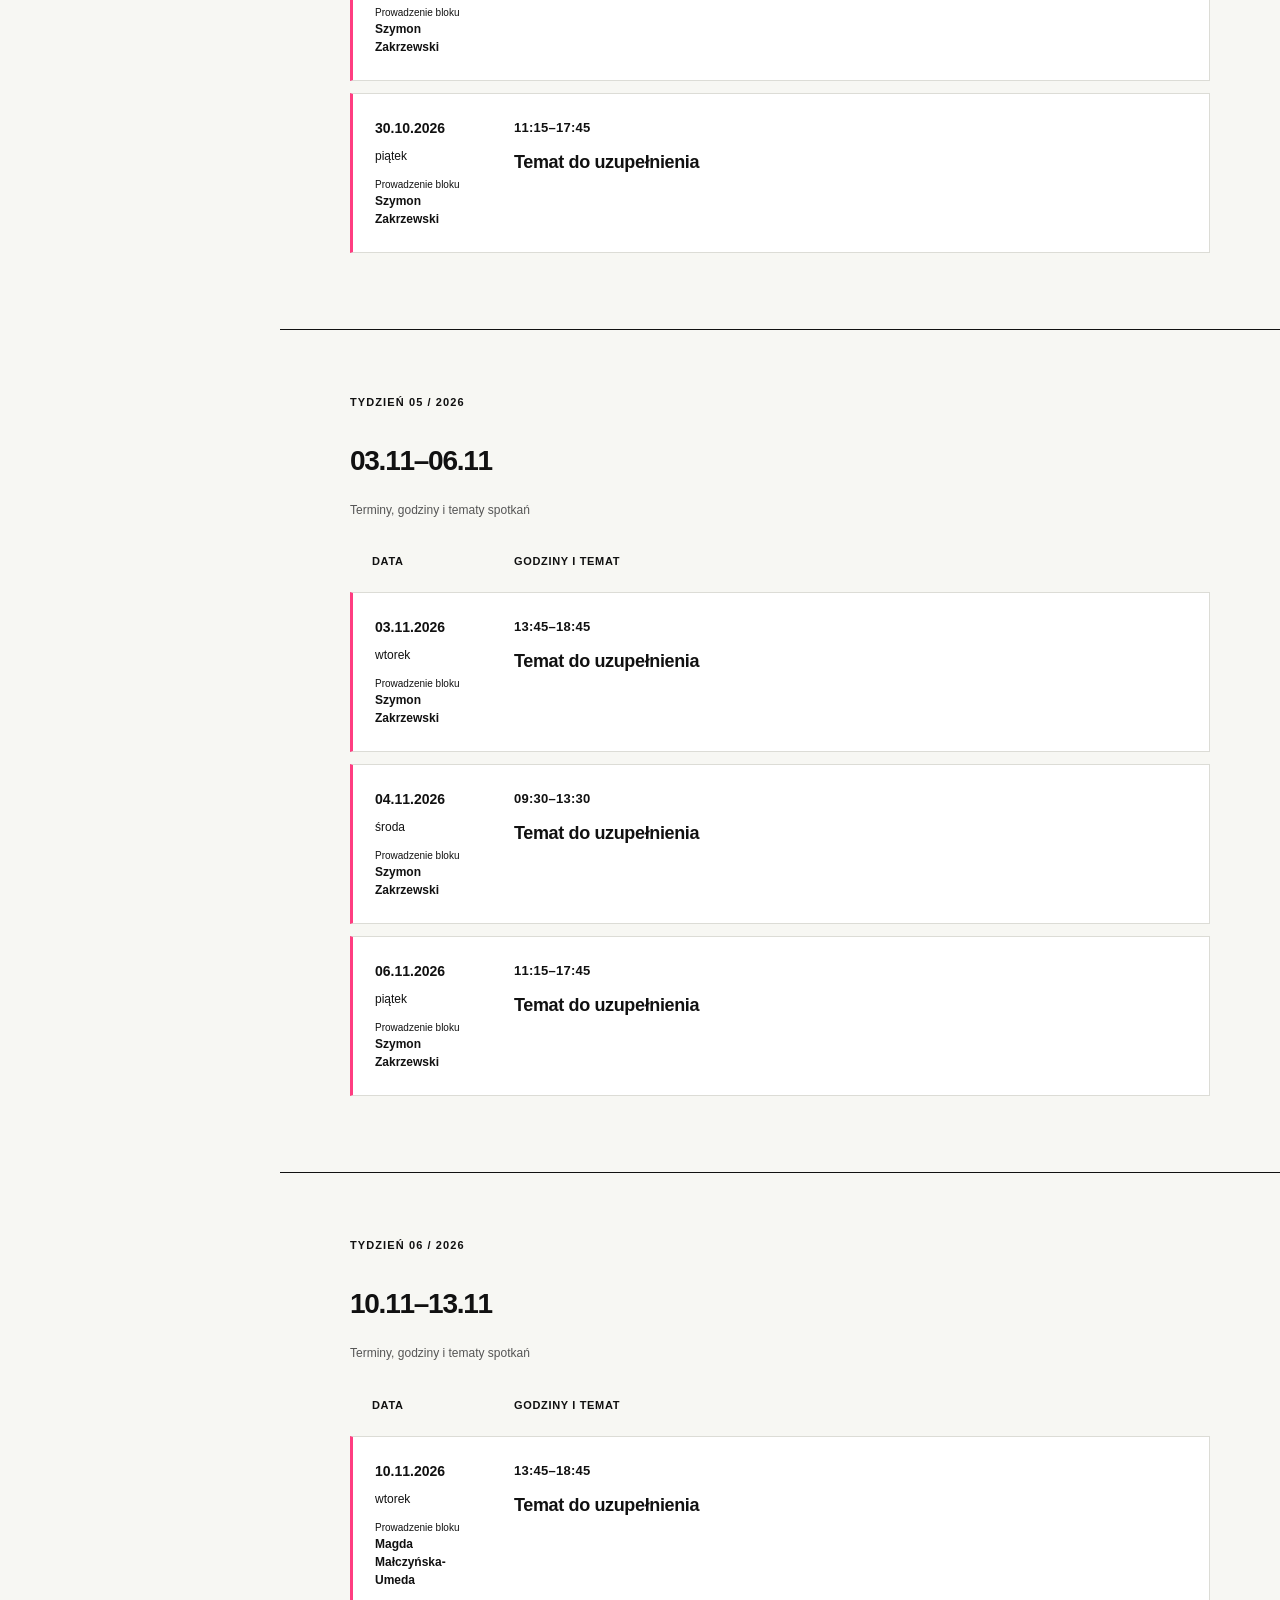
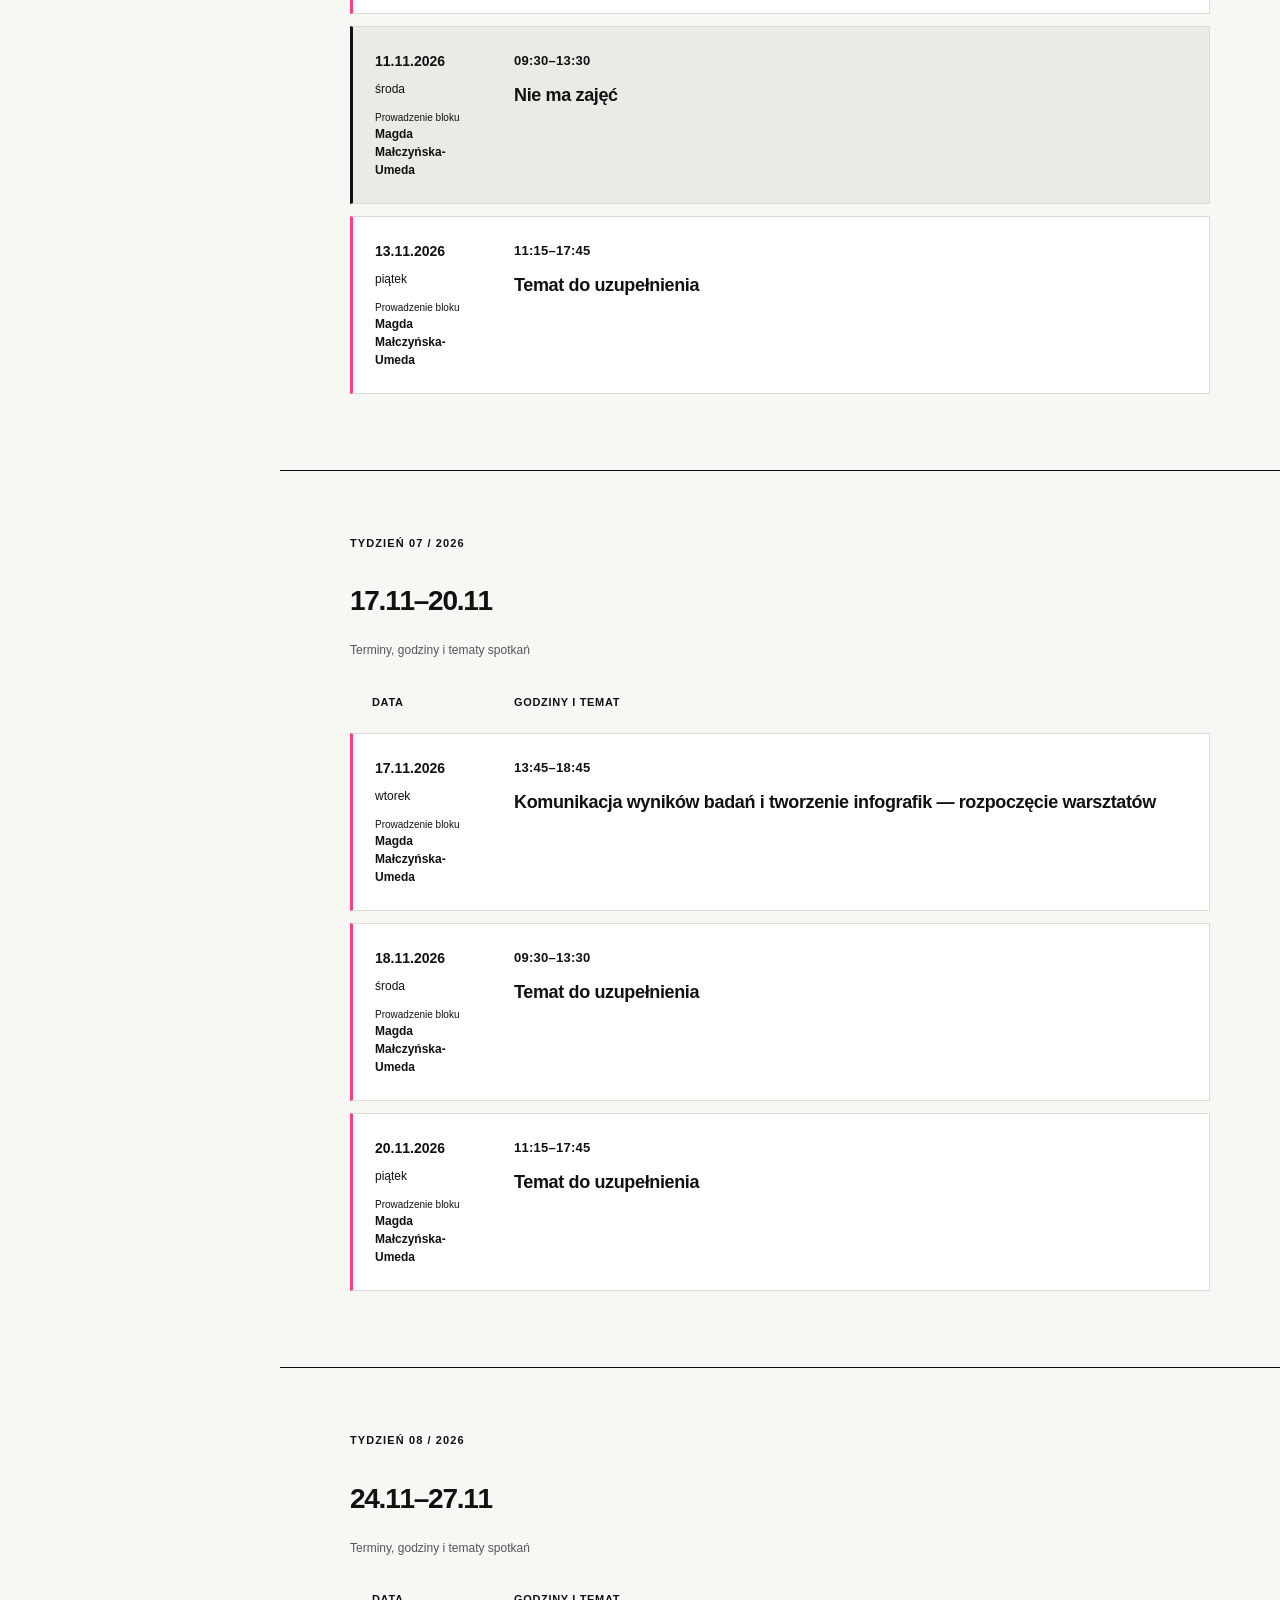
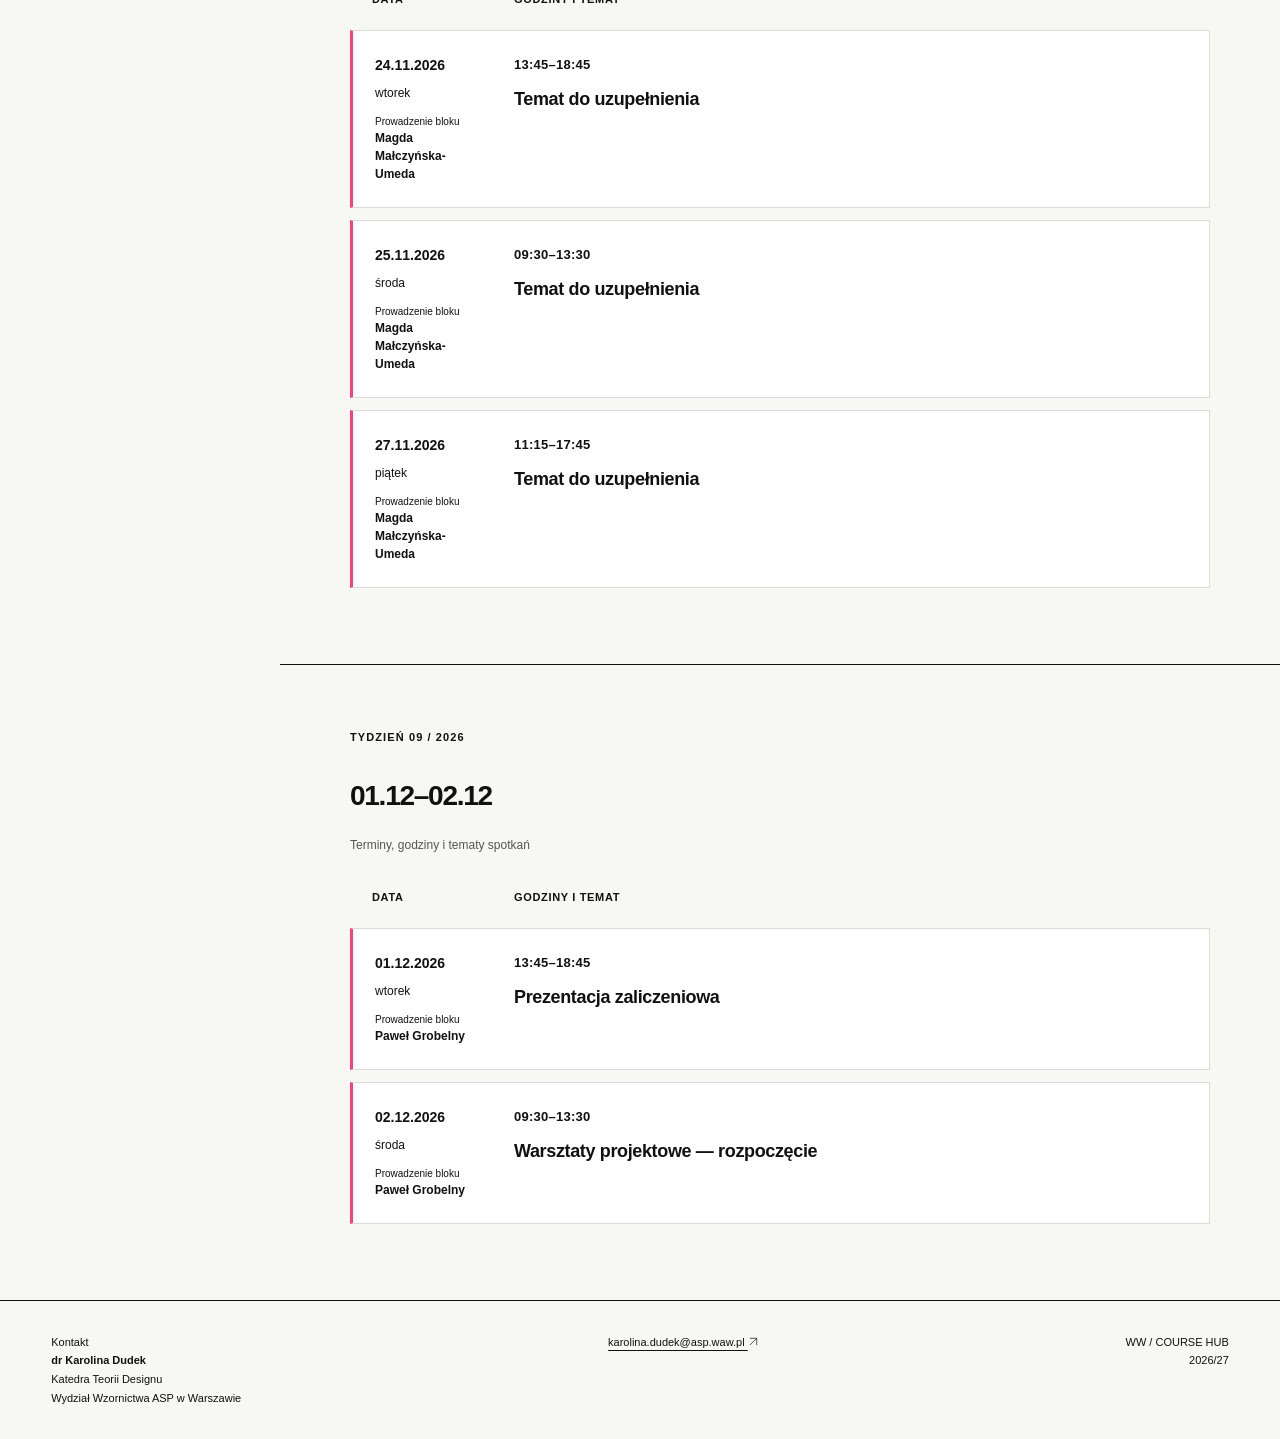
==== commit c50b03f5: "Add required reading and materials for October 27 workshops" ====
--- a/kursy/warsztaty-badawczo-projektowe.html
+++ b/kursy/warsztaty-badawczo-projektowe.html
@@ -11,4 +11,4 @@
 <p style="font-size:15px;line-height:1.7;color:var(--ink);margin:16px 0;max-width:70ch"><strong>Dlaczego warto wybrać GPT?</strong> Z syntetycznym użytkownikiem w GPT można rozmawiać <strong>głosowo</strong>, co lepiej przypomina wywiad. Z Gemem można prowadzić czat tekstowy, ale nie działa on w trybie rozmowy głosowej Gemini Live.</p>
 <p style="font-size:15px;line-height:1.7;color:var(--ink);margin:16px 0;max-width:70ch"><strong>Uwaga:</strong> utworzenie nowego GPT wymaga dostępu do odpowiednio skonfigurowanego konta ChatGPT Business, Enterprise lub Edu. Jeśli nie widzisz przycisku „Utwórz”, skorzystaj z Gema.</p>
 </div></details>
-<p><a class="text-link" href="https://docs.google.com/document/d/1ug8xISBDU-LWXbM0fpi61dkIN0nTfe8S7Zvlb2P0-9Y/edit?usp=sharing" target="_blank" rel="noopener noreferrer">Otwórz instrukcję — syntetyczny użytkownik <svg xmlns="http://www.w3.org/2000/svg" viewBox="0 0 24 24" width="1em" height="1em" fill="none" stroke="currentColor" stroke-width="1.5" stroke-linecap="round" stroke-linejoin="round" style="vertical-align:-0.12em" aria-hidden="true" focusable="false"><path d="M5 19 19 5M5 5h14v14"/></svg> <span class="new-tab">(nowa karta)</span></a></p></td></tr><tr><td><time datetime="2026-10-16">16.10.2026</time><span class="workshop-day">piątek</span><span class="workshop-teacher" style="display:block;white-space:normal;font-size:12px;font-weight:400;line-height:1.5;margin-top:12px"><span style="display:block;font-size:10px">Prowadzenie bloku</span><strong>Karolina Dudek</strong></span></td><td><span class="workshop-hours">11:15–17:45</span><h3 class="workshop-topic">Prowadzenie badań</h3></td></tr></tbody></table></div></section><section id="tydzien-3" class="course-section"><div class="eyebrow">TYDZIEŃ 03 / 2026</div><h2 class="content-heading">20.10–23.10</h2><div class="schedule workshop-schedule"><table><caption>Terminy, godziny i tematy spotkań</caption><thead><tr><th scope="col">Data</th><th scope="col">Godziny i temat</th></tr></thead><tbody><tr><td><time datetime="2026-10-20">20.10.2026</time><span class="workshop-day">wtorek</span><span class="workshop-teacher" style="display:block;white-space:normal;font-size:12px;font-weight:400;line-height:1.5;margin-top:12px"><span style="display:block;font-size:10px">Prowadzenie bloku</span><strong>Karolina Dudek</strong></span></td><td><span class="workshop-hours">13:45–18:45</span><h3 class="workshop-topic">Prowadzenie badań</h3></td></tr><tr><td><time datetime="2026-10-21">21.10.2026</time><span class="workshop-day">środa</span><span class="workshop-teacher" style="display:block;white-space:normal;font-size:12px;font-weight:400;line-height:1.5;margin-top:12px"><span style="display:block;font-size:10px">Prowadzenie bloku</span><strong>Karolina Dudek</strong></span></td><td><span class="workshop-hours">09:30–13:30</span><h3 class="workshop-topic">Budowanie narracji i pisanie raportu</h3></td></tr><tr><td><time datetime="2026-10-23">23.10.2026</time><span class="workshop-day">piątek</span><span class="workshop-teacher" style="display:block;white-space:normal;font-size:12px;font-weight:400;line-height:1.5;margin-top:12px"><span style="display:block;font-size:10px">Prowadzenie bloku</span><strong>Karolina Dudek</strong></span></td><td><span class="workshop-hours">11:15–17:45</span><h3 class="workshop-topic">Konsultacje online</h3></td></tr></tbody></table></div></section><section id="tydzien-4" class="course-section"><div class="eyebrow">TYDZIEŃ 04 / 2026</div><h2 class="content-heading">27.10–30.10</h2><div class="schedule workshop-schedule"><table><caption>Terminy, godziny i tematy spotkań</caption><thead><tr><th scope="col">Data</th><th scope="col">Godziny i temat</th></tr></thead><tbody><tr><td><time datetime="2026-10-27">27.10.2026</time><span class="workshop-day">wtorek</span><span class="workshop-teacher" style="display:block;white-space:normal;font-size:12px;font-weight:400;line-height:1.5;margin-top:12px"><span style="display:block;font-size:10px">Prowadzenie bloku</span><strong>Szymon Zakrzewski</strong></span></td><td><span class="workshop-hours">13:45–18:45</span><h3 class="workshop-topic">Warsztaty z designu spekulatywnego — rozpoczęcie</h3></td></tr><tr><td><time datetime="2026-10-28">28.10.2026</time><span class="workshop-day">środa</span><span class="workshop-teacher" style="display:block;white-space:normal;font-size:12px;font-weight:400;line-height:1.5;margin-top:12px"><span style="display:block;font-size:10px">Prowadzenie bloku</span><strong>Szymon Zakrzewski</strong></span></td><td><span class="workshop-hours">09:30–13:30</span><h3 class="workshop-topic">Temat do uzupełnienia</h3></td></tr><tr><td><time datetime="2026-10-30">30.10.2026</time><span class="workshop-day">piątek</span><span class="workshop-teacher" style="display:block;white-space:normal;font-size:12px;font-weight:400;line-height:1.5;margin-top:12px"><span style="display:block;font-size:10px">Prowadzenie bloku</span><strong>Szymon Zakrzewski</strong></span></td><td><span class="workshop-hours">11:15–17:45</span><h3 class="workshop-topic">Temat do uzupełnienia</h3></td></tr></tbody></table></div></section><section id="tydzien-5" class="course-section"><div class="eyebrow">TYDZIEŃ 05 / 2026</div><h2 class="content-heading">03.11–06.11</h2><div class="schedule workshop-schedule"><table><caption>Terminy, godziny i tematy spotkań</caption><thead><tr><th scope="col">Data</th><th scope="col">Godziny i temat</th></tr></thead><tbody><tr><td><time datetime="2026-11-03">03.11.2026</time><span class="workshop-day">wtorek</span><span class="workshop-teacher" style="display:block;white-space:normal;font-size:12px;font-weight:400;line-height:1.5;margin-top:12px"><span style="display:block;font-size:10px">Prowadzenie bloku</span><strong>Szymon Zakrzewski</strong></span></td><td><span class="workshop-hours">13:45–18:45</span><h3 class="workshop-topic">Temat do uzupełnienia</h3></td></tr><tr><td><time datetime="2026-11-04">04.11.2026</time><span class="workshop-day">środa</span><span class="workshop-teacher" style="display:block;white-space:normal;font-size:12px;font-weight:400;line-height:1.5;margin-top:12px"><span style="display:block;font-size:10px">Prowadzenie bloku</span><strong>Szymon Zakrzewski</strong></span></td><td><span class="workshop-hours">09:30–13:30</span><h3 class="workshop-topic">Temat do uzupełnienia</h3></td></tr><tr><td><time datetime="2026-11-06">06.11.2026</time><span class="workshop-day">piątek</span><span class="workshop-teacher" style="display:block;white-space:normal;font-size:12px;font-weight:400;line-height:1.5;margin-top:12px"><span style="display:block;font-size:10px">Prowadzenie bloku</span><strong>Szymon Zakrzewski</strong></span></td><td><span class="workshop-hours">11:15–17:45</span><h3 class="workshop-topic">Temat do uzupełnienia</h3></td></tr></tbody></table></div></section><section id="tydzien-6" class="course-section"><div class="eyebrow">TYDZIEŃ 06 / 2026</div><h2 class="content-heading">10.11–13.11</h2><div class="schedule workshop-schedule"><table><caption>Terminy, godziny i tematy spotkań</caption><thead><tr><th scope="col">Data</th><th scope="col">Godziny i temat</th></tr></thead><tbody><tr><td><time datetime="2026-11-10">10.11.2026</time><span class="workshop-day">wtorek</span><span class="workshop-teacher" style="display:block;white-space:normal;font-size:12px;font-weight:400;line-height:1.5;margin-top:12px"><span style="display:block;font-size:10px">Prowadzenie bloku</span><strong>Magda Małczyńska-Umeda</strong></span></td><td><span class="workshop-hours">13:45–18:45</span><h3 class="workshop-topic">Temat do uzupełnienia</h3></td></tr><tr class="no-class"><td><time datetime="2026-11-11">11.11.2026</time><span class="workshop-day">środa</span><span class="workshop-teacher" style="display:block;white-space:normal;font-size:12px;font-weight:400;line-height:1.5;margin-top:12px"><span style="display:block;font-size:10px">Prowadzenie bloku</span><strong>Magda Małczyńska-Umeda</strong></span></td><td><span class="workshop-hours">09:30–13:30</span><h3 class="workshop-topic">Nie ma zajęć</h3></td></tr><tr><td><time datetime="2026-11-13">13.11.2026</time><span class="workshop-day">piątek</span><span class="workshop-teacher" style="display:block;white-space:normal;font-size:12px;font-weight:400;line-height:1.5;margin-top:12px"><span style="display:block;font-size:10px">Prowadzenie bloku</span><strong>Magda Małczyńska-Umeda</strong></span></td><td><span class="workshop-hours">11:15–17:45</span><h3 class="workshop-topic">Temat do uzupełnienia</h3></td></tr></tbody></table></div></section><section id="tydzien-7" class="course-section"><div class="eyebrow">TYDZIEŃ 07 / 2026</div><h2 class="content-heading">17.11–20.11</h2><div class="schedule workshop-schedule"><table><caption>Terminy, godziny i tematy spotkań</caption><thead><tr><th scope="col">Data</th><th scope="col">Godziny i temat</th></tr></thead><tbody><tr><td><time datetime="2026-11-17">17.11.2026</time><span class="workshop-day">wtorek</span><span class="workshop-teacher" style="display:block;white-space:normal;font-size:12px;font-weight:400;line-height:1.5;margin-top:12px"><span style="display:block;font-size:10px">Prowadzenie bloku</span><strong>Magda Małczyńska-Umeda</strong></span></td><td><span class="workshop-hours">13:45–18:45</span><h3 class="workshop-topic">Komunikacja wyników badań i tworzenie infografik — rozpoczęcie warsztatów</h3></td></tr><tr><td><time datetime="2026-11-18">18.11.2026</time><span class="workshop-day">środa</span><span class="workshop-teacher" style="display:block;white-space:normal;font-size:12px;font-weight:400;line-height:1.5;margin-top:12px"><span style="display:block;font-size:10px">Prowadzenie bloku</span><strong>Magda Małczyńska-Umeda</strong></span></td><td><span class="workshop-hours">09:30–13:30</span><h3 class="workshop-topic">Temat do uzupełnienia</h3></td></tr><tr><td><time datetime="2026-11-20">20.11.2026</time><span class="workshop-day">piątek</span><span class="workshop-teacher" style="display:block;white-space:normal;font-size:12px;font-weight:400;line-height:1.5;margin-top:12px"><span style="display:block;font-size:10px">Prowadzenie bloku</span><strong>Magda Małczyńska-Umeda</strong></span></td><td><span class="workshop-hours">11:15–17:45</span><h3 class="workshop-topic">Temat do uzupełnienia</h3></td></tr></tbody></table></div></section><section id="tydzien-8" class="course-section"><div class="eyebrow">TYDZIEŃ 08 / 2026</div><h2 class="content-heading">24.11–27.11</h2><div class="schedule workshop-schedule"><table><caption>Terminy, godziny i tematy spotkań</caption><thead><tr><th scope="col">Data</th><th scope="col">Godziny i temat</th></tr></thead><tbody><tr><td><time datetime="2026-11-24">24.11.2026</time><span class="workshop-day">wtorek</span><span class="workshop-teacher" style="display:block;white-space:normal;font-size:12px;font-weight:400;line-height:1.5;margin-top:12px"><span style="display:block;font-size:10px">Prowadzenie bloku</span><strong>Magda Małczyńska-Umeda</strong></span></td><td><span class="workshop-hours">13:45–18:45</span><h3 class="workshop-topic">Temat do uzupełnienia</h3></td></tr><tr><td><time datetime="2026-11-25">25.11.2026</time><span class="workshop-day">środa</span><span class="workshop-teacher" style="display:block;white-space:normal;font-size:12px;font-weight:400;line-height:1.5;margin-top:12px"><span style="display:block;font-size:10px">Prowadzenie bloku</span><strong>Magda Małczyńska-Umeda</strong></span></td><td><span class="workshop-hours">09:30–13:30</span><h3 class="workshop-topic">Temat do uzupełnienia</h3></td></tr><tr><td><time datetime="2026-11-27">27.11.2026</time><span class="workshop-day">piątek</span><span class="workshop-teacher" style="display:block;white-space:normal;font-size:12px;font-weight:400;line-height:1.5;margin-top:12px"><span style="display:block;font-size:10px">Prowadzenie bloku</span><strong>Magda Małczyńska-Umeda</strong></span></td><td><span class="workshop-hours">11:15–17:45</span><h3 class="workshop-topic">Temat do uzupełnienia</h3></td></tr></tbody></table></div></section><section id="tydzien-9" class="course-section"><div class="eyebrow">TYDZIEŃ 09 / 2026</div><h2 class="content-heading">01.12–02.12</h2><div class="schedule workshop-schedule"><table><caption>Terminy, godziny i tematy spotkań</caption><thead><tr><th scope="col">Data</th><th scope="col">Godziny i temat</th></tr></thead><tbody><tr><td><time datetime="2026-12-01">01.12.2026</time><span class="workshop-day">wtorek</span><span class="workshop-teacher" style="display:block;white-space:normal;font-size:12px;font-weight:400;line-height:1.5;margin-top:12px"><span style="display:block;font-size:10px">Prowadzenie bloku</span><strong>Paweł Grobelny</strong></span></td><td><span class="workshop-hours">13:45–18:45</span><h3 class="workshop-topic">Prezentacja zaliczeniowa</h3></td></tr><tr><td><time datetime="2026-12-02">02.12.2026</time><span class="workshop-day">środa</span><span class="workshop-teacher" style="display:block;white-space:normal;font-size:12px;font-weight:400;line-height:1.5;margin-top:12px"><span style="display:block;font-size:10px">Prowadzenie bloku</span><strong>Paweł Grobelny</strong></span></td><td><span class="workshop-hours">09:30–13:30</span><h3 class="workshop-topic">Warsztaty projektowe — rozpoczęcie</h3></td></tr></tbody></table></div></section></main></div><footer><div>Kontakt<br><strong>dr Karolina Dudek</strong><br>Katedra Teorii Designu<br>Wydział Wzornictwa ASP w Warszawie</div><a href="mailto:karolina.dudek@asp.waw.pl">karolina.dudek@asp.waw.pl <svg xmlns="http://www.w3.org/2000/svg" class="icon-arrow" viewBox="0 0 24 24" width="1em" height="1em" fill="none" stroke="currentColor" stroke-width="1.5" stroke-linecap="round" stroke-linejoin="round" style="display:inline-block;vertical-align:-0.12em;flex-shrink:0" aria-hidden="true" focusable="false"><path d="M5 19 19 5M5 5h14v14"/></svg></a><span>WW / COURSE HUB<br>2026/27</span></footer></body></html>
+<p><a class="text-link" href="https://docs.google.com/document/d/1ug8xISBDU-LWXbM0fpi61dkIN0nTfe8S7Zvlb2P0-9Y/edit?usp=sharing" target="_blank" rel="noopener noreferrer">Otwórz instrukcję — syntetyczny użytkownik <svg xmlns="http://www.w3.org/2000/svg" viewBox="0 0 24 24" width="1em" height="1em" fill="none" stroke="currentColor" stroke-width="1.5" stroke-linecap="round" stroke-linejoin="round" style="vertical-align:-0.12em" aria-hidden="true" focusable="false"><path d="M5 19 19 5M5 5h14v14"/></svg> <span class="new-tab">(nowa karta)</span></a></p></td></tr><tr><td><time datetime="2026-10-16">16.10.2026</time><span class="workshop-day">piątek</span><span class="workshop-teacher" style="display:block;white-space:normal;font-size:12px;font-weight:400;line-height:1.5;margin-top:12px"><span style="display:block;font-size:10px">Prowadzenie bloku</span><strong>Karolina Dudek</strong></span></td><td><span class="workshop-hours">11:15–17:45</span><h3 class="workshop-topic">Prowadzenie badań</h3></td></tr></tbody></table></div></section><section id="tydzien-3" class="course-section"><div class="eyebrow">TYDZIEŃ 03 / 2026</div><h2 class="content-heading">20.10–23.10</h2><div class="schedule workshop-schedule"><table><caption>Terminy, godziny i tematy spotkań</caption><thead><tr><th scope="col">Data</th><th scope="col">Godziny i temat</th></tr></thead><tbody><tr><td><time datetime="2026-10-20">20.10.2026</time><span class="workshop-day">wtorek</span><span class="workshop-teacher" style="display:block;white-space:normal;font-size:12px;font-weight:400;line-height:1.5;margin-top:12px"><span style="display:block;font-size:10px">Prowadzenie bloku</span><strong>Karolina Dudek</strong></span></td><td><span class="workshop-hours">13:45–18:45</span><h3 class="workshop-topic">Prowadzenie badań</h3></td></tr><tr><td><time datetime="2026-10-21">21.10.2026</time><span class="workshop-day">środa</span><span class="workshop-teacher" style="display:block;white-space:normal;font-size:12px;font-weight:400;line-height:1.5;margin-top:12px"><span style="display:block;font-size:10px">Prowadzenie bloku</span><strong>Karolina Dudek</strong></span></td><td><span class="workshop-hours">09:30–13:30</span><h3 class="workshop-topic">Budowanie narracji i pisanie raportu</h3></td></tr><tr><td><time datetime="2026-10-23">23.10.2026</time><span class="workshop-day">piątek</span><span class="workshop-teacher" style="display:block;white-space:normal;font-size:12px;font-weight:400;line-height:1.5;margin-top:12px"><span style="display:block;font-size:10px">Prowadzenie bloku</span><strong>Karolina Dudek</strong></span></td><td><span class="workshop-hours">11:15–17:45</span><h3 class="workshop-topic">Konsultacje online</h3></td></tr></tbody></table></div></section><section id="tydzien-4" class="course-section"><div class="eyebrow">TYDZIEŃ 04 / 2026</div><h2 class="content-heading">27.10–30.10</h2><div class="schedule workshop-schedule"><table><caption>Terminy, godziny i tematy spotkań</caption><thead><tr><th scope="col">Data</th><th scope="col">Godziny i temat</th></tr></thead><tbody><tr><td><time datetime="2026-10-27">27.10.2026</time><span class="workshop-day">wtorek</span><span class="workshop-teacher" style="display:block;white-space:normal;font-size:12px;font-weight:400;line-height:1.5;margin-top:12px"><span style="display:block;font-size:10px">Prowadzenie bloku</span><strong>Szymon Zakrzewski</strong></span></td><td><span class="workshop-hours">13:45–18:45</span><h3 class="workshop-topic">Warsztaty z designu spekulatywnego — rozpoczęcie</h3><div class="workshop-reading" style="margin-top:24px"><h4 style="font-size:18px;line-height:1.4;margin:0 0 12px">Lektura do przeczytania przed zajęciami</h4><p style="font-size:15px;line-height:1.7;color:var(--ink)">Anthony Dunne, Fiona Raby, <em>Speculative Everything: Design, Fiction, and Social Dreaming</em></p><ul style="padding-left:22px;font-size:15px;line-height:1.7"><li>Rozdział 1. <em>Beyond Radical Design?</em>, s. 1–9.</li><li>Rozdział 9. <em>Speculative Everything</em>, s. 159–189.</li></ul><p style="margin-top:16px"><a class="text-link" href="https://drive.google.com/file/d/1iXLhLYwa0NP5s06TWCLb8ODRTQwcWauM/view?usp=sharing" target="_blank" rel="noopener noreferrer">Materiały do zajęć — otwórz na Dysku Google <svg xmlns="http://www.w3.org/2000/svg" viewBox="0 0 24 24" width="1em" height="1em" fill="none" stroke="currentColor" stroke-width="1.5" stroke-linecap="round" stroke-linejoin="round" style="vertical-align:-0.12em" aria-hidden="true" focusable="false"><path d="M5 19 19 5M5 5h14v14"/></svg> <span class="new-tab">(nowa karta)</span></a></p></div></td></tr><tr><td><time datetime="2026-10-28">28.10.2026</time><span class="workshop-day">środa</span><span class="workshop-teacher" style="display:block;white-space:normal;font-size:12px;font-weight:400;line-height:1.5;margin-top:12px"><span style="display:block;font-size:10px">Prowadzenie bloku</span><strong>Szymon Zakrzewski</strong></span></td><td><span class="workshop-hours">09:30–13:30</span><h3 class="workshop-topic">Temat do uzupełnienia</h3></td></tr><tr><td><time datetime="2026-10-30">30.10.2026</time><span class="workshop-day">piątek</span><span class="workshop-teacher" style="display:block;white-space:normal;font-size:12px;font-weight:400;line-height:1.5;margin-top:12px"><span style="display:block;font-size:10px">Prowadzenie bloku</span><strong>Szymon Zakrzewski</strong></span></td><td><span class="workshop-hours">11:15–17:45</span><h3 class="workshop-topic">Temat do uzupełnienia</h3></td></tr></tbody></table></div></section><section id="tydzien-5" class="course-section"><div class="eyebrow">TYDZIEŃ 05 / 2026</div><h2 class="content-heading">03.11–06.11</h2><div class="schedule workshop-schedule"><table><caption>Terminy, godziny i tematy spotkań</caption><thead><tr><th scope="col">Data</th><th scope="col">Godziny i temat</th></tr></thead><tbody><tr><td><time datetime="2026-11-03">03.11.2026</time><span class="workshop-day">wtorek</span><span class="workshop-teacher" style="display:block;white-space:normal;font-size:12px;font-weight:400;line-height:1.5;margin-top:12px"><span style="display:block;font-size:10px">Prowadzenie bloku</span><strong>Szymon Zakrzewski</strong></span></td><td><span class="workshop-hours">13:45–18:45</span><h3 class="workshop-topic">Temat do uzupełnienia</h3></td></tr><tr><td><time datetime="2026-11-04">04.11.2026</time><span class="workshop-day">środa</span><span class="workshop-teacher" style="display:block;white-space:normal;font-size:12px;font-weight:400;line-height:1.5;margin-top:12px"><span style="display:block;font-size:10px">Prowadzenie bloku</span><strong>Szymon Zakrzewski</strong></span></td><td><span class="workshop-hours">09:30–13:30</span><h3 class="workshop-topic">Temat do uzupełnienia</h3></td></tr><tr><td><time datetime="2026-11-06">06.11.2026</time><span class="workshop-day">piątek</span><span class="workshop-teacher" style="display:block;white-space:normal;font-size:12px;font-weight:400;line-height:1.5;margin-top:12px"><span style="display:block;font-size:10px">Prowadzenie bloku</span><strong>Szymon Zakrzewski</strong></span></td><td><span class="workshop-hours">11:15–17:45</span><h3 class="workshop-topic">Temat do uzupełnienia</h3></td></tr></tbody></table></div></section><section id="tydzien-6" class="course-section"><div class="eyebrow">TYDZIEŃ 06 / 2026</div><h2 class="content-heading">10.11–13.11</h2><div class="schedule workshop-schedule"><table><caption>Terminy, godziny i tematy spotkań</caption><thead><tr><th scope="col">Data</th><th scope="col">Godziny i temat</th></tr></thead><tbody><tr><td><time datetime="2026-11-10">10.11.2026</time><span class="workshop-day">wtorek</span><span class="workshop-teacher" style="display:block;white-space:normal;font-size:12px;font-weight:400;line-height:1.5;margin-top:12px"><span style="display:block;font-size:10px">Prowadzenie bloku</span><strong>Magda Małczyńska-Umeda</strong></span></td><td><span class="workshop-hours">13:45–18:45</span><h3 class="workshop-topic">Temat do uzupełnienia</h3></td></tr><tr class="no-class"><td><time datetime="2026-11-11">11.11.2026</time><span class="workshop-day">środa</span><span class="workshop-teacher" style="display:block;white-space:normal;font-size:12px;font-weight:400;line-height:1.5;margin-top:12px"><span style="display:block;font-size:10px">Prowadzenie bloku</span><strong>Magda Małczyńska-Umeda</strong></span></td><td><span class="workshop-hours">09:30–13:30</span><h3 class="workshop-topic">Nie ma zajęć</h3></td></tr><tr><td><time datetime="2026-11-13">13.11.2026</time><span class="workshop-day">piątek</span><span class="workshop-teacher" style="display:block;white-space:normal;font-size:12px;font-weight:400;line-height:1.5;margin-top:12px"><span style="display:block;font-size:10px">Prowadzenie bloku</span><strong>Magda Małczyńska-Umeda</strong></span></td><td><span class="workshop-hours">11:15–17:45</span><h3 class="workshop-topic">Temat do uzupełnienia</h3></td></tr></tbody></table></div></section><section id="tydzien-7" class="course-section"><div class="eyebrow">TYDZIEŃ 07 / 2026</div><h2 class="content-heading">17.11–20.11</h2><div class="schedule workshop-schedule"><table><caption>Terminy, godziny i tematy spotkań</caption><thead><tr><th scope="col">Data</th><th scope="col">Godziny i temat</th></tr></thead><tbody><tr><td><time datetime="2026-11-17">17.11.2026</time><span class="workshop-day">wtorek</span><span class="workshop-teacher" style="display:block;white-space:normal;font-size:12px;font-weight:400;line-height:1.5;margin-top:12px"><span style="display:block;font-size:10px">Prowadzenie bloku</span><strong>Magda Małczyńska-Umeda</strong></span></td><td><span class="workshop-hours">13:45–18:45</span><h3 class="workshop-topic">Komunikacja wyników badań i tworzenie infografik — rozpoczęcie warsztatów</h3></td></tr><tr><td><time datetime="2026-11-18">18.11.2026</time><span class="workshop-day">środa</span><span class="workshop-teacher" style="display:block;white-space:normal;font-size:12px;font-weight:400;line-height:1.5;margin-top:12px"><span style="display:block;font-size:10px">Prowadzenie bloku</span><strong>Magda Małczyńska-Umeda</strong></span></td><td><span class="workshop-hours">09:30–13:30</span><h3 class="workshop-topic">Temat do uzupełnienia</h3></td></tr><tr><td><time datetime="2026-11-20">20.11.2026</time><span class="workshop-day">piątek</span><span class="workshop-teacher" style="display:block;white-space:normal;font-size:12px;font-weight:400;line-height:1.5;margin-top:12px"><span style="display:block;font-size:10px">Prowadzenie bloku</span><strong>Magda Małczyńska-Umeda</strong></span></td><td><span class="workshop-hours">11:15–17:45</span><h3 class="workshop-topic">Temat do uzupełnienia</h3></td></tr></tbody></table></div></section><section id="tydzien-8" class="course-section"><div class="eyebrow">TYDZIEŃ 08 / 2026</div><h2 class="content-heading">24.11–27.11</h2><div class="schedule workshop-schedule"><table><caption>Terminy, godziny i tematy spotkań</caption><thead><tr><th scope="col">Data</th><th scope="col">Godziny i temat</th></tr></thead><tbody><tr><td><time datetime="2026-11-24">24.11.2026</time><span class="workshop-day">wtorek</span><span class="workshop-teacher" style="display:block;white-space:normal;font-size:12px;font-weight:400;line-height:1.5;margin-top:12px"><span style="display:block;font-size:10px">Prowadzenie bloku</span><strong>Magda Małczyńska-Umeda</strong></span></td><td><span class="workshop-hours">13:45–18:45</span><h3 class="workshop-topic">Temat do uzupełnienia</h3></td></tr><tr><td><time datetime="2026-11-25">25.11.2026</time><span class="workshop-day">środa</span><span class="workshop-teacher" style="display:block;white-space:normal;font-size:12px;font-weight:400;line-height:1.5;margin-top:12px"><span style="display:block;font-size:10px">Prowadzenie bloku</span><strong>Magda Małczyńska-Umeda</strong></span></td><td><span class="workshop-hours">09:30–13:30</span><h3 class="workshop-topic">Temat do uzupełnienia</h3></td></tr><tr><td><time datetime="2026-11-27">27.11.2026</time><span class="workshop-day">piątek</span><span class="workshop-teacher" style="display:block;white-space:normal;font-size:12px;font-weight:400;line-height:1.5;margin-top:12px"><span style="display:block;font-size:10px">Prowadzenie bloku</span><strong>Magda Małczyńska-Umeda</strong></span></td><td><span class="workshop-hours">11:15–17:45</span><h3 class="workshop-topic">Temat do uzupełnienia</h3></td></tr></tbody></table></div></section><section id="tydzien-9" class="course-section"><div class="eyebrow">TYDZIEŃ 09 / 2026</div><h2 class="content-heading">01.12–02.12</h2><div class="schedule workshop-schedule"><table><caption>Terminy, godziny i tematy spotkań</caption><thead><tr><th scope="col">Data</th><th scope="col">Godziny i temat</th></tr></thead><tbody><tr><td><time datetime="2026-12-01">01.12.2026</time><span class="workshop-day">wtorek</span><span class="workshop-teacher" style="display:block;white-space:normal;font-size:12px;font-weight:400;line-height:1.5;margin-top:12px"><span style="display:block;font-size:10px">Prowadzenie bloku</span><strong>Paweł Grobelny</strong></span></td><td><span class="workshop-hours">13:45–18:45</span><h3 class="workshop-topic">Prezentacja zaliczeniowa</h3></td></tr><tr><td><time datetime="2026-12-02">02.12.2026</time><span class="workshop-day">środa</span><span class="workshop-teacher" style="display:block;white-space:normal;font-size:12px;font-weight:400;line-height:1.5;margin-top:12px"><span style="display:block;font-size:10px">Prowadzenie bloku</span><strong>Paweł Grobelny</strong></span></td><td><span class="workshop-hours">09:30–13:30</span><h3 class="workshop-topic">Warsztaty projektowe — rozpoczęcie</h3></td></tr></tbody></table></div></section></main></div><footer><div>Kontakt<br><strong>dr Karolina Dudek</strong><br>Katedra Teorii Designu<br>Wydział Wzornictwa ASP w Warszawie</div><a href="mailto:karolina.dudek@asp.waw.pl">karolina.dudek@asp.waw.pl <svg xmlns="http://www.w3.org/2000/svg" class="icon-arrow" viewBox="0 0 24 24" width="1em" height="1em" fill="none" stroke="currentColor" stroke-width="1.5" stroke-linecap="round" stroke-linejoin="round" style="display:inline-block;vertical-align:-0.12em;flex-shrink:0" aria-hidden="true" focusable="false"><path d="M5 19 19 5M5 5h14v14"/></svg></a><span>WW / COURSE HUB<br>2026/27</span></footer></body></html>
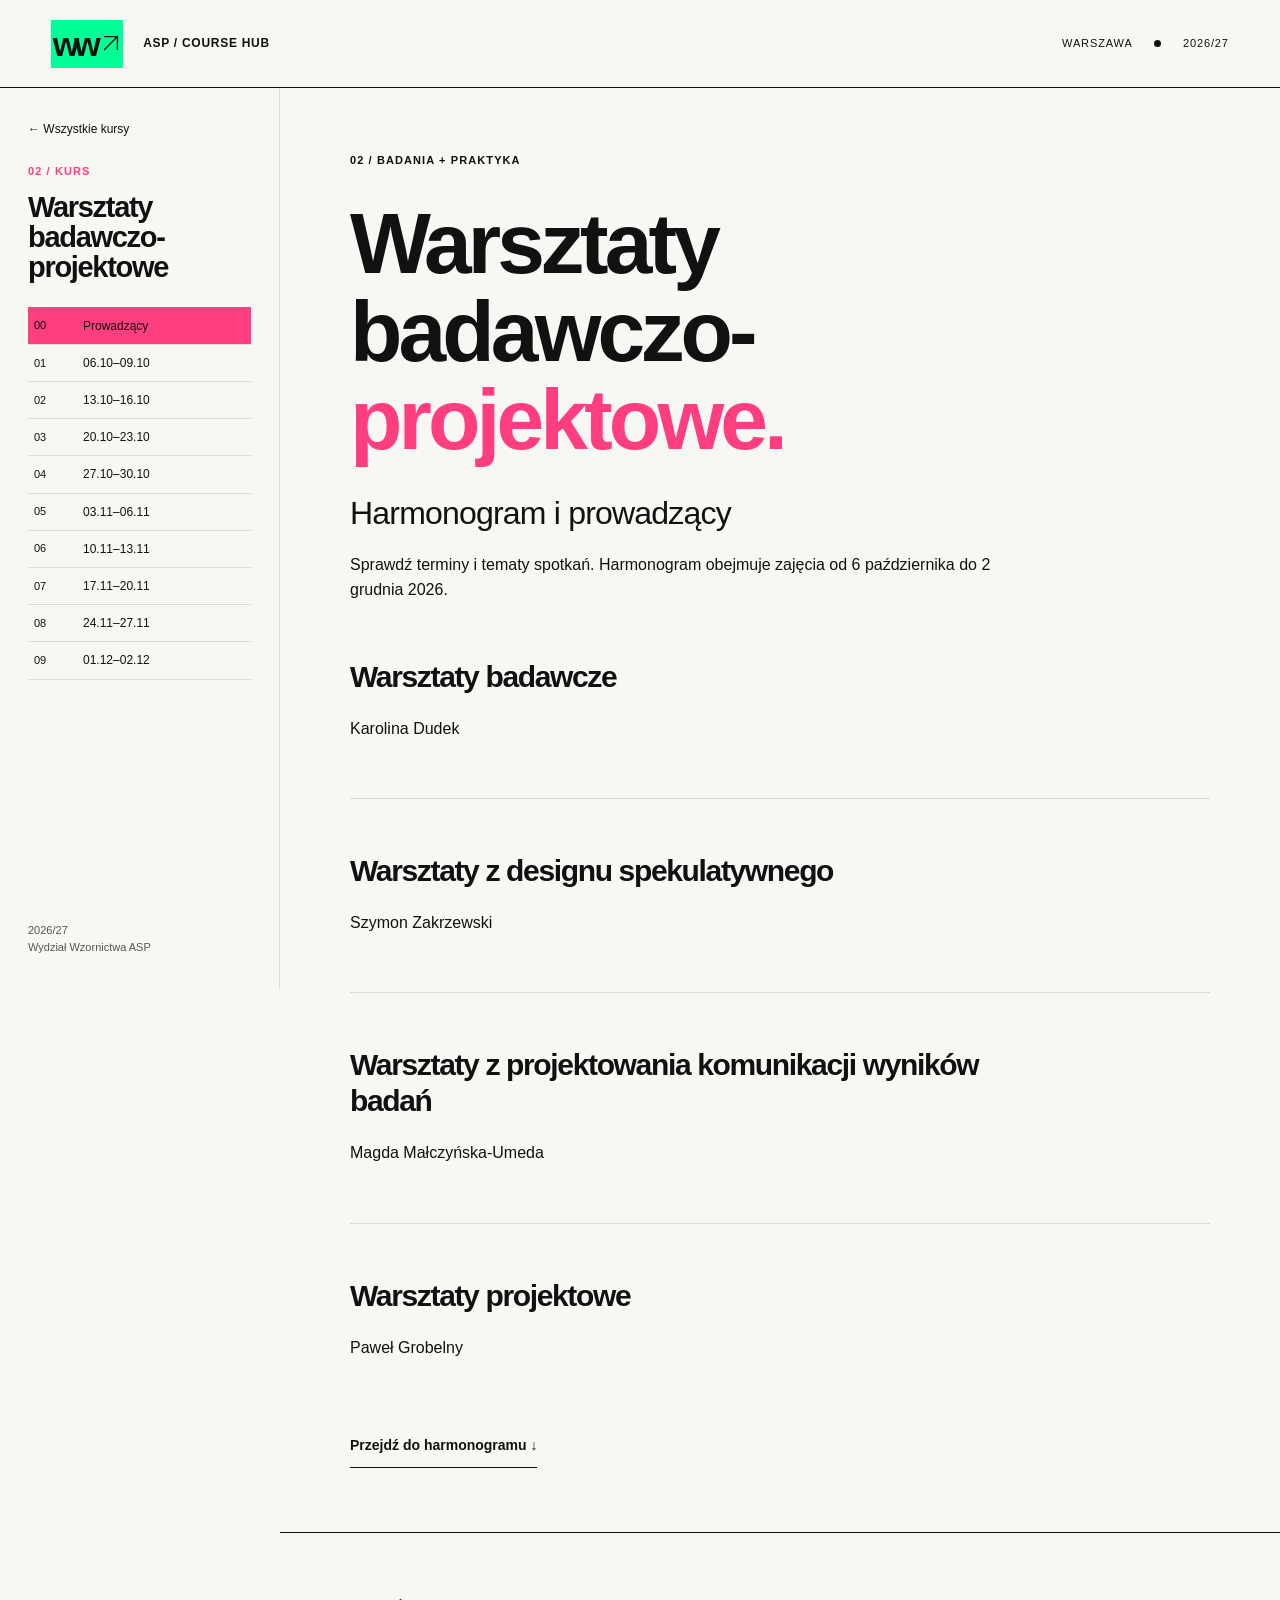
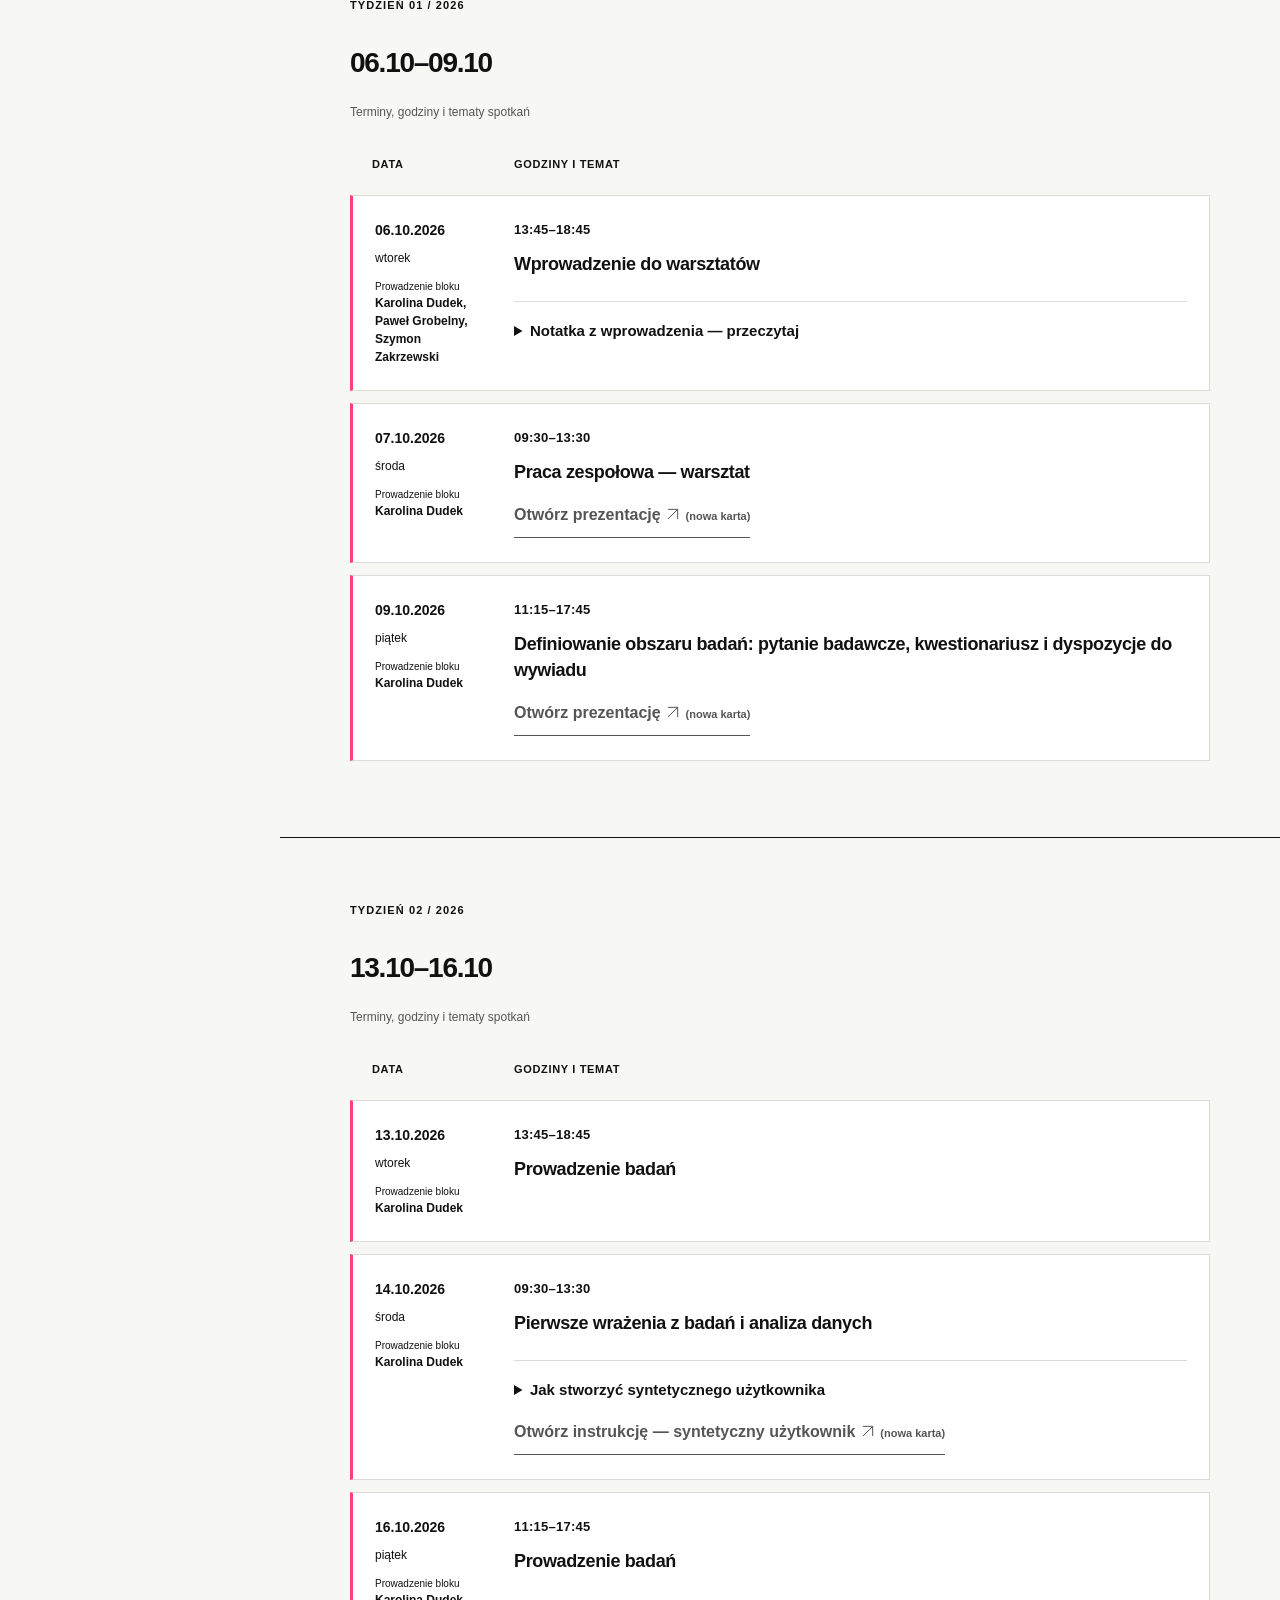
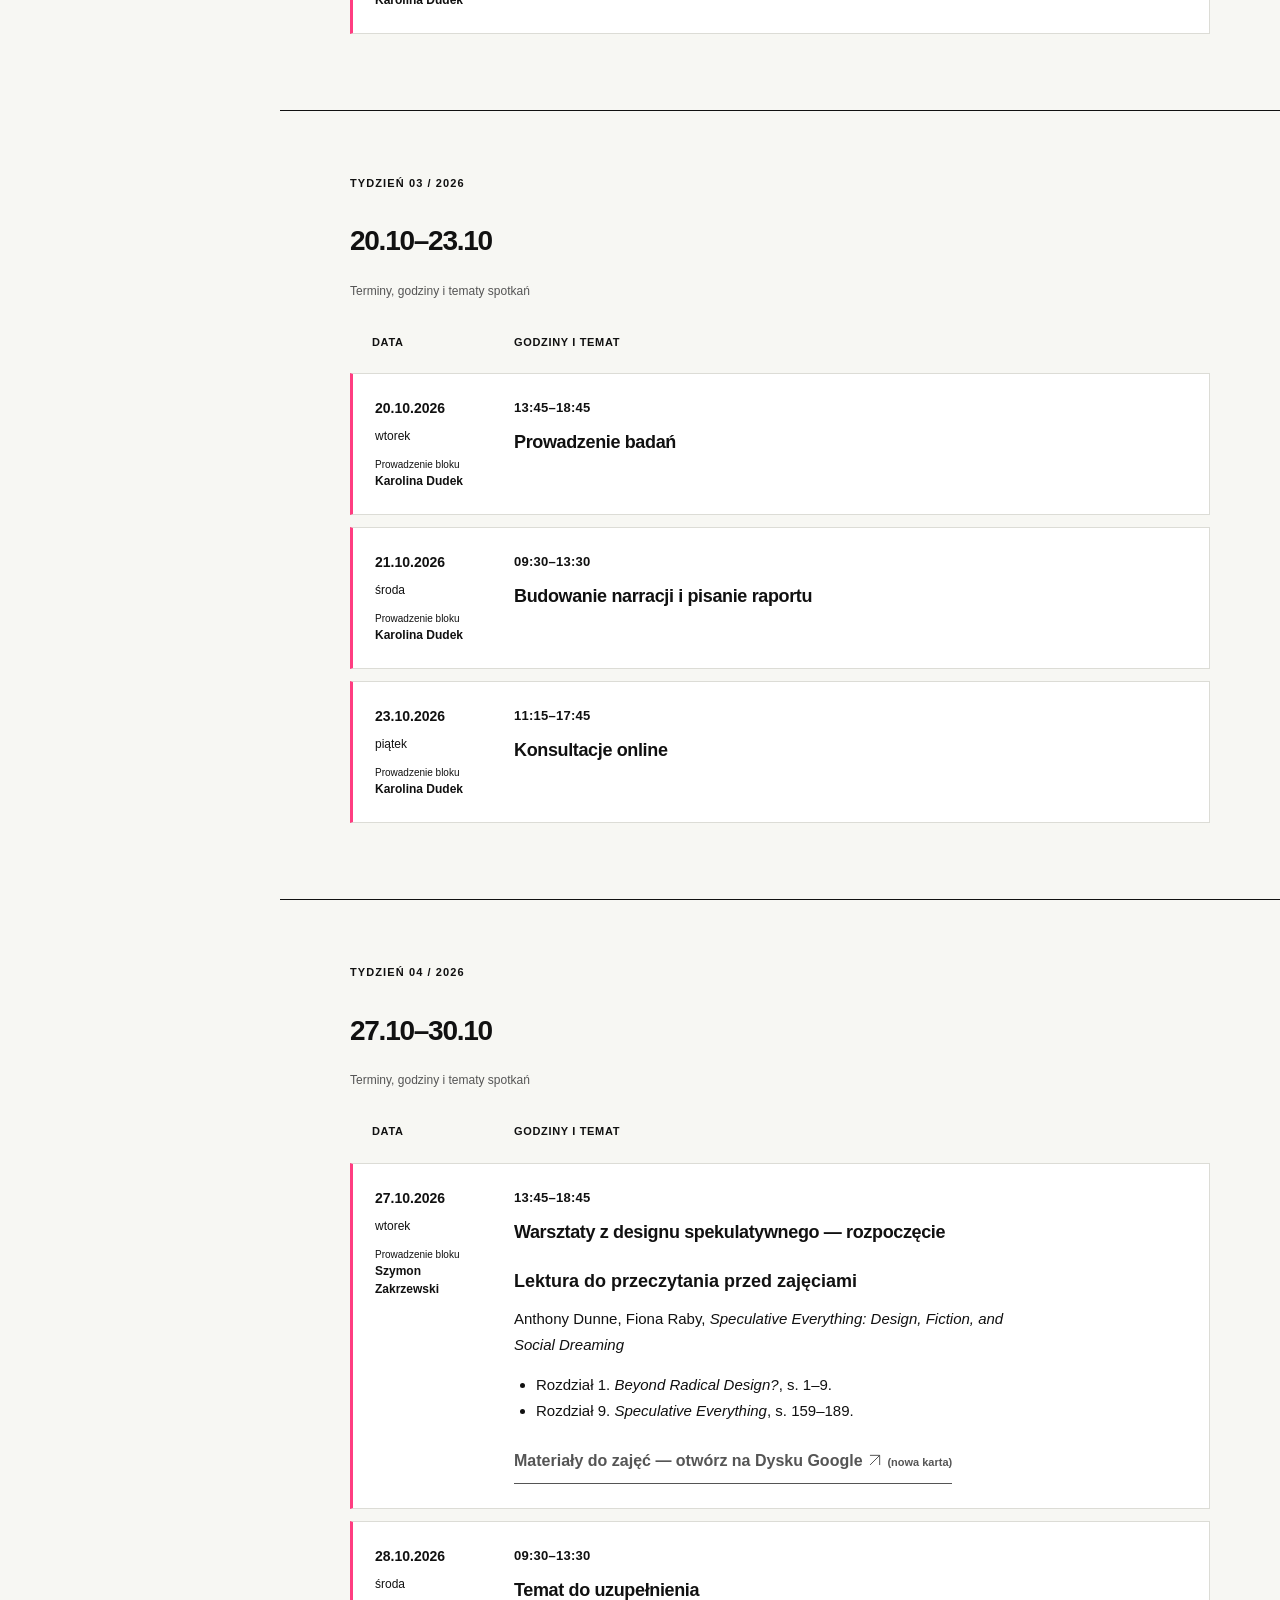
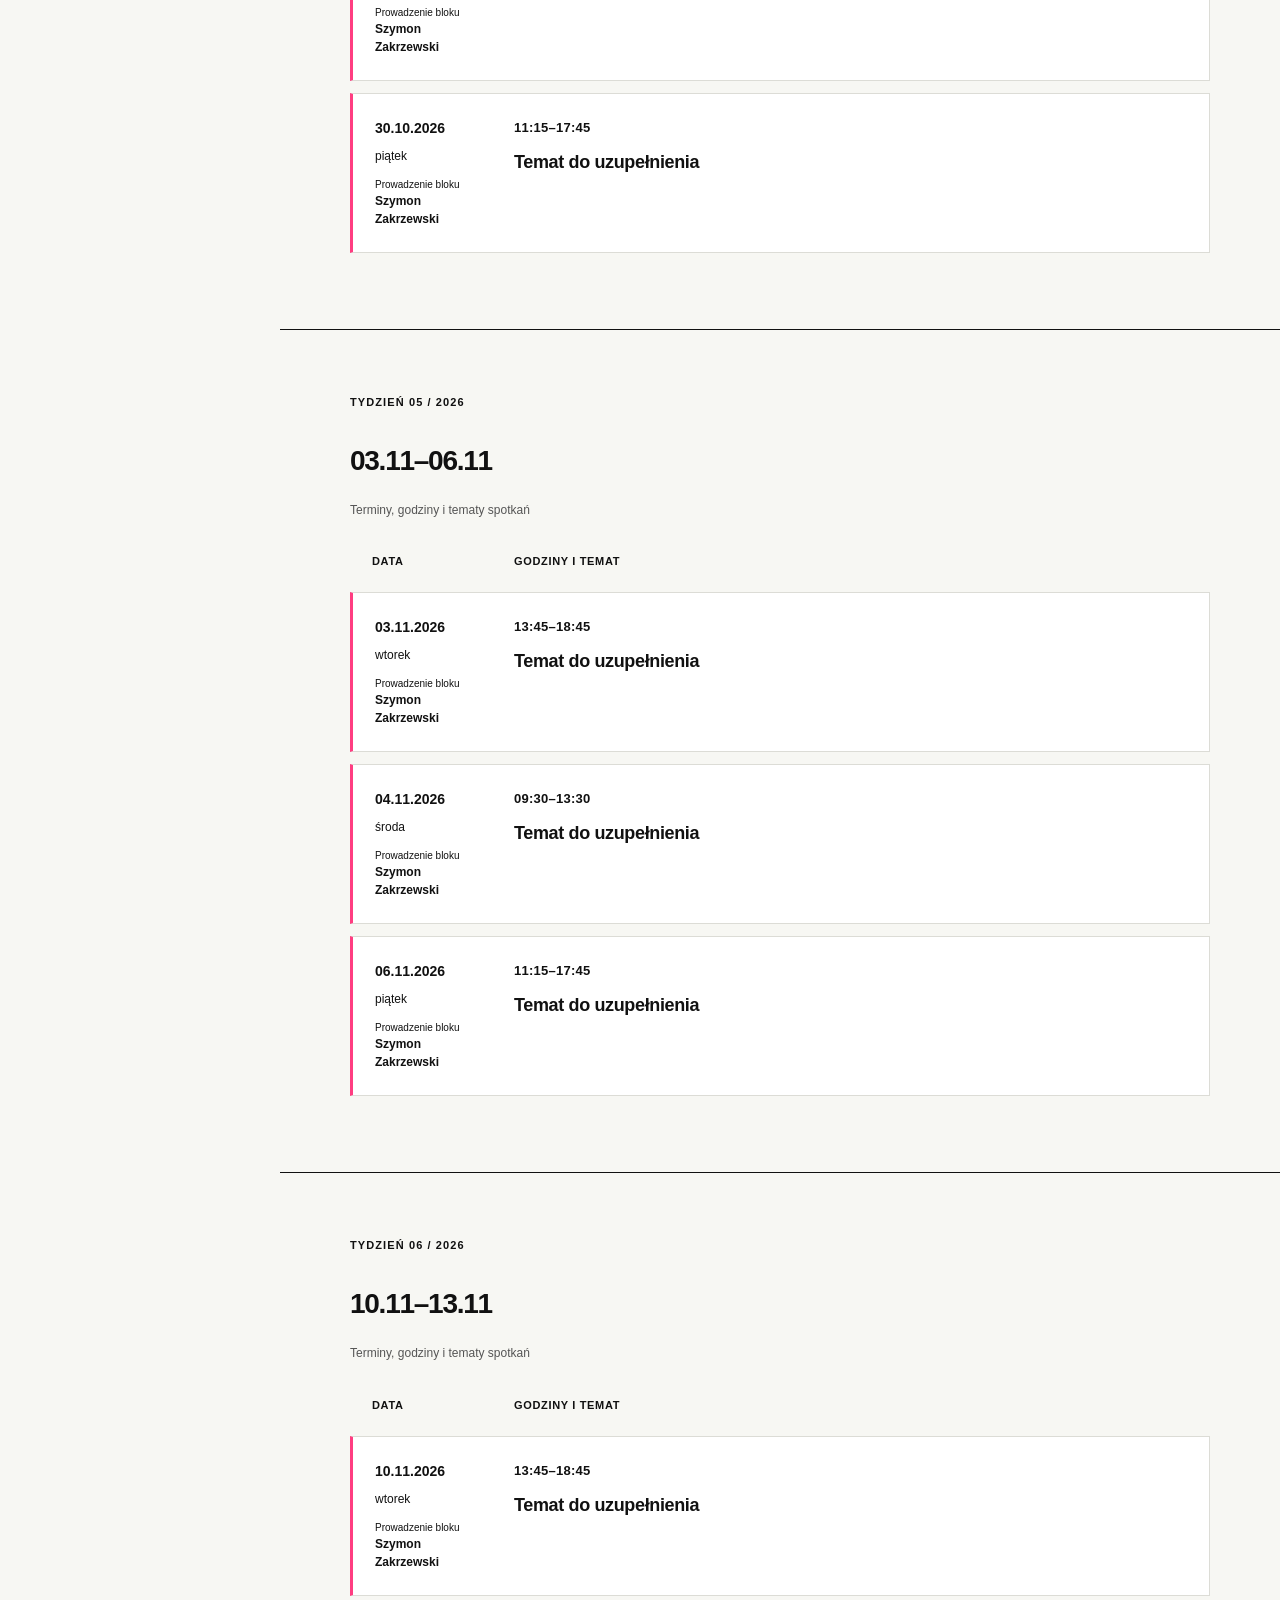
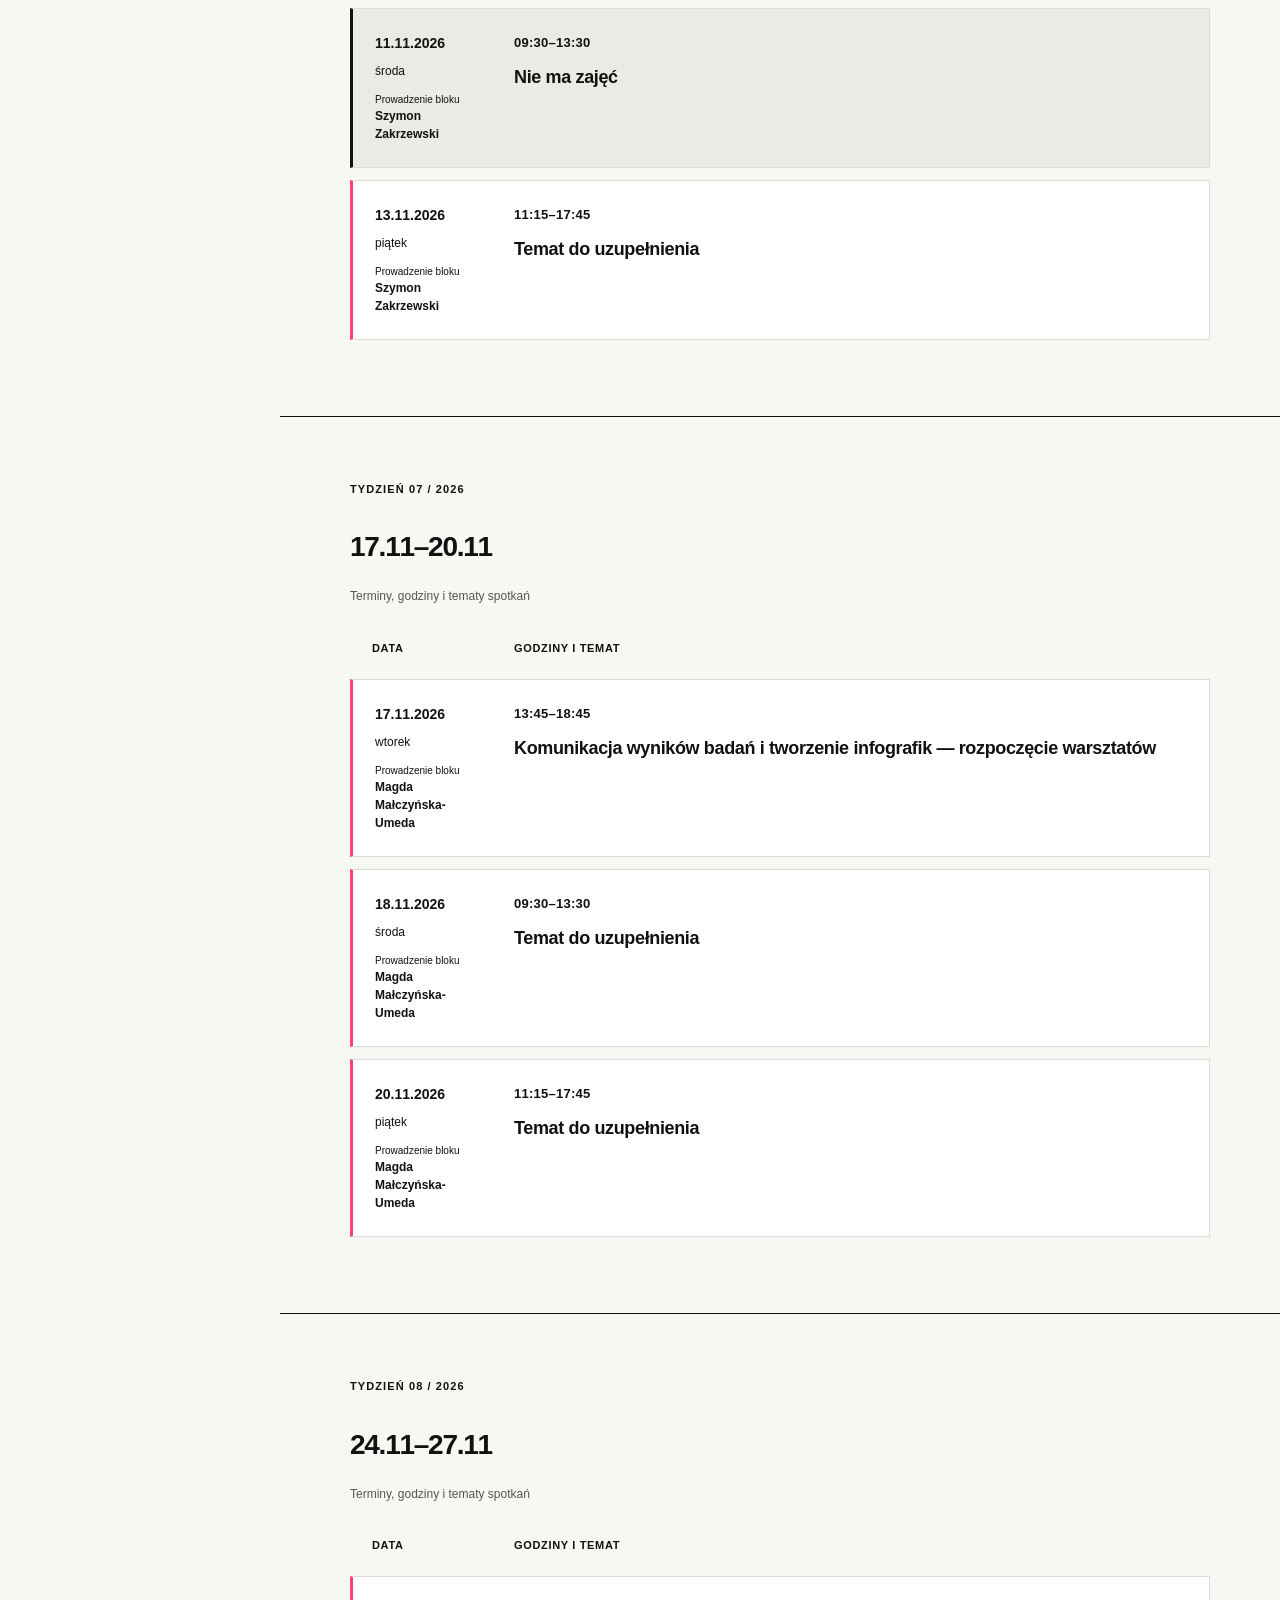
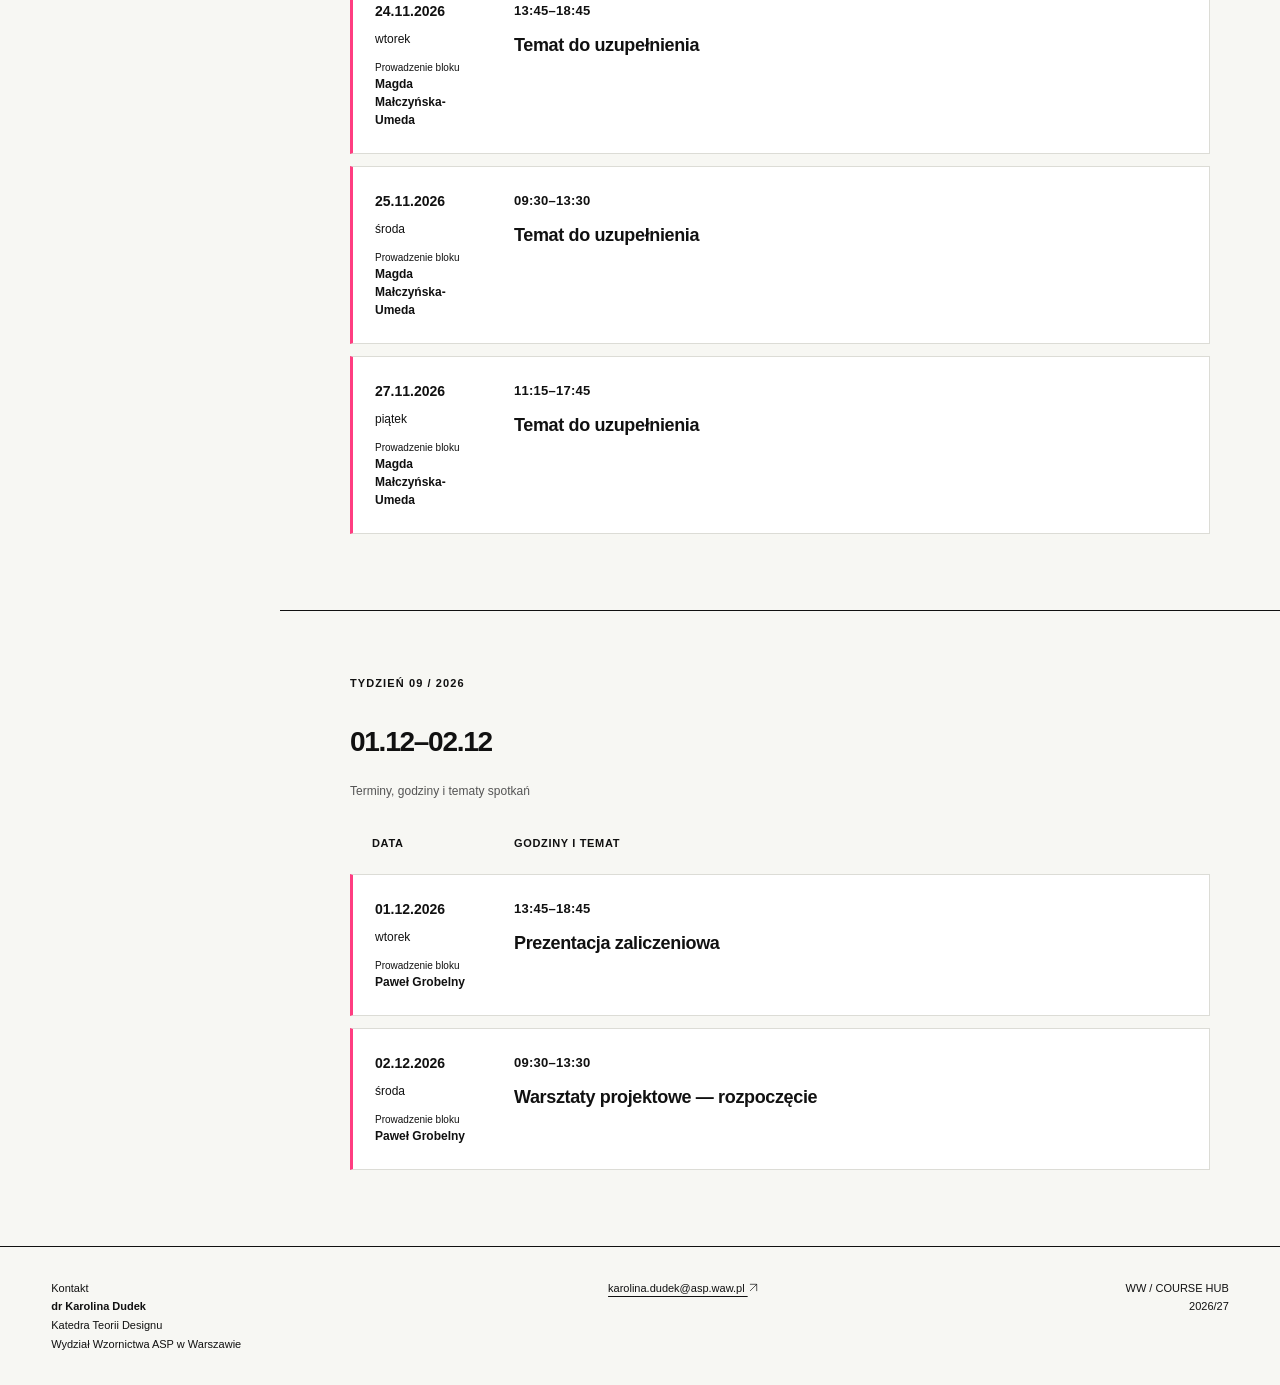
==== commit ac6430e6: "Update warsztaty-badawczo-projektowe.html" ====
--- a/kursy/warsztaty-badawczo-projektowe.html
+++ b/kursy/warsztaty-badawczo-projektowe.html
@@ -11,4 +11,4 @@
 <p style="font-size:15px;line-height:1.7;color:var(--ink);margin:16px 0;max-width:70ch"><strong>Dlaczego warto wybrać GPT?</strong> Z syntetycznym użytkownikiem w GPT można rozmawiać <strong>głosowo</strong>, co lepiej przypomina wywiad. Z Gemem można prowadzić czat tekstowy, ale nie działa on w trybie rozmowy głosowej Gemini Live.</p>
 <p style="font-size:15px;line-height:1.7;color:var(--ink);margin:16px 0;max-width:70ch"><strong>Uwaga:</strong> utworzenie nowego GPT wymaga dostępu do odpowiednio skonfigurowanego konta ChatGPT Business, Enterprise lub Edu. Jeśli nie widzisz przycisku „Utwórz”, skorzystaj z Gema.</p>
 </div></details>
-<p><a class="text-link" href="https://docs.google.com/document/d/1ug8xISBDU-LWXbM0fpi61dkIN0nTfe8S7Zvlb2P0-9Y/edit?usp=sharing" target="_blank" rel="noopener noreferrer">Otwórz instrukcję — syntetyczny użytkownik <svg xmlns="http://www.w3.org/2000/svg" viewBox="0 0 24 24" width="1em" height="1em" fill="none" stroke="currentColor" stroke-width="1.5" stroke-linecap="round" stroke-linejoin="round" style="vertical-align:-0.12em" aria-hidden="true" focusable="false"><path d="M5 19 19 5M5 5h14v14"/></svg> <span class="new-tab">(nowa karta)</span></a></p></td></tr><tr><td><time datetime="2026-10-16">16.10.2026</time><span class="workshop-day">piątek</span><span class="workshop-teacher" style="display:block;white-space:normal;font-size:12px;font-weight:400;line-height:1.5;margin-top:12px"><span style="display:block;font-size:10px">Prowadzenie bloku</span><strong>Karolina Dudek</strong></span></td><td><span class="workshop-hours">11:15–17:45</span><h3 class="workshop-topic">Prowadzenie badań</h3></td></tr></tbody></table></div></section><section id="tydzien-3" class="course-section"><div class="eyebrow">TYDZIEŃ 03 / 2026</div><h2 class="content-heading">20.10–23.10</h2><div class="schedule workshop-schedule"><table><caption>Terminy, godziny i tematy spotkań</caption><thead><tr><th scope="col">Data</th><th scope="col">Godziny i temat</th></tr></thead><tbody><tr><td><time datetime="2026-10-20">20.10.2026</time><span class="workshop-day">wtorek</span><span class="workshop-teacher" style="display:block;white-space:normal;font-size:12px;font-weight:400;line-height:1.5;margin-top:12px"><span style="display:block;font-size:10px">Prowadzenie bloku</span><strong>Karolina Dudek</strong></span></td><td><span class="workshop-hours">13:45–18:45</span><h3 class="workshop-topic">Prowadzenie badań</h3></td></tr><tr><td><time datetime="2026-10-21">21.10.2026</time><span class="workshop-day">środa</span><span class="workshop-teacher" style="display:block;white-space:normal;font-size:12px;font-weight:400;line-height:1.5;margin-top:12px"><span style="display:block;font-size:10px">Prowadzenie bloku</span><strong>Karolina Dudek</strong></span></td><td><span class="workshop-hours">09:30–13:30</span><h3 class="workshop-topic">Budowanie narracji i pisanie raportu</h3></td></tr><tr><td><time datetime="2026-10-23">23.10.2026</time><span class="workshop-day">piątek</span><span class="workshop-teacher" style="display:block;white-space:normal;font-size:12px;font-weight:400;line-height:1.5;margin-top:12px"><span style="display:block;font-size:10px">Prowadzenie bloku</span><strong>Karolina Dudek</strong></span></td><td><span class="workshop-hours">11:15–17:45</span><h3 class="workshop-topic">Konsultacje online</h3></td></tr></tbody></table></div></section><section id="tydzien-4" class="course-section"><div class="eyebrow">TYDZIEŃ 04 / 2026</div><h2 class="content-heading">27.10–30.10</h2><div class="schedule workshop-schedule"><table><caption>Terminy, godziny i tematy spotkań</caption><thead><tr><th scope="col">Data</th><th scope="col">Godziny i temat</th></tr></thead><tbody><tr><td><time datetime="2026-10-27">27.10.2026</time><span class="workshop-day">wtorek</span><span class="workshop-teacher" style="display:block;white-space:normal;font-size:12px;font-weight:400;line-height:1.5;margin-top:12px"><span style="display:block;font-size:10px">Prowadzenie bloku</span><strong>Szymon Zakrzewski</strong></span></td><td><span class="workshop-hours">13:45–18:45</span><h3 class="workshop-topic">Warsztaty z designu spekulatywnego — rozpoczęcie</h3><div class="workshop-reading" style="margin-top:24px"><h4 style="font-size:18px;line-height:1.4;margin:0 0 12px">Lektura do przeczytania przed zajęciami</h4><p style="font-size:15px;line-height:1.7;color:var(--ink)">Anthony Dunne, Fiona Raby, <em>Speculative Everything: Design, Fiction, and Social Dreaming</em></p><ul style="padding-left:22px;font-size:15px;line-height:1.7"><li>Rozdział 1. <em>Beyond Radical Design?</em>, s. 1–9.</li><li>Rozdział 9. <em>Speculative Everything</em>, s. 159–189.</li></ul><p style="margin-top:16px"><a class="text-link" href="https://drive.google.com/file/d/1iXLhLYwa0NP5s06TWCLb8ODRTQwcWauM/view?usp=sharing" target="_blank" rel="noopener noreferrer">Materiały do zajęć — otwórz na Dysku Google <svg xmlns="http://www.w3.org/2000/svg" viewBox="0 0 24 24" width="1em" height="1em" fill="none" stroke="currentColor" stroke-width="1.5" stroke-linecap="round" stroke-linejoin="round" style="vertical-align:-0.12em" aria-hidden="true" focusable="false"><path d="M5 19 19 5M5 5h14v14"/></svg> <span class="new-tab">(nowa karta)</span></a></p></div></td></tr><tr><td><time datetime="2026-10-28">28.10.2026</time><span class="workshop-day">środa</span><span class="workshop-teacher" style="display:block;white-space:normal;font-size:12px;font-weight:400;line-height:1.5;margin-top:12px"><span style="display:block;font-size:10px">Prowadzenie bloku</span><strong>Szymon Zakrzewski</strong></span></td><td><span class="workshop-hours">09:30–13:30</span><h3 class="workshop-topic">Temat do uzupełnienia</h3></td></tr><tr><td><time datetime="2026-10-30">30.10.2026</time><span class="workshop-day">piątek</span><span class="workshop-teacher" style="display:block;white-space:normal;font-size:12px;font-weight:400;line-height:1.5;margin-top:12px"><span style="display:block;font-size:10px">Prowadzenie bloku</span><strong>Szymon Zakrzewski</strong></span></td><td><span class="workshop-hours">11:15–17:45</span><h3 class="workshop-topic">Temat do uzupełnienia</h3></td></tr></tbody></table></div></section><section id="tydzien-5" class="course-section"><div class="eyebrow">TYDZIEŃ 05 / 2026</div><h2 class="content-heading">03.11–06.11</h2><div class="schedule workshop-schedule"><table><caption>Terminy, godziny i tematy spotkań</caption><thead><tr><th scope="col">Data</th><th scope="col">Godziny i temat</th></tr></thead><tbody><tr><td><time datetime="2026-11-03">03.11.2026</time><span class="workshop-day">wtorek</span><span class="workshop-teacher" style="display:block;white-space:normal;font-size:12px;font-weight:400;line-height:1.5;margin-top:12px"><span style="display:block;font-size:10px">Prowadzenie bloku</span><strong>Szymon Zakrzewski</strong></span></td><td><span class="workshop-hours">13:45–18:45</span><h3 class="workshop-topic">Temat do uzupełnienia</h3></td></tr><tr><td><time datetime="2026-11-04">04.11.2026</time><span class="workshop-day">środa</span><span class="workshop-teacher" style="display:block;white-space:normal;font-size:12px;font-weight:400;line-height:1.5;margin-top:12px"><span style="display:block;font-size:10px">Prowadzenie bloku</span><strong>Szymon Zakrzewski</strong></span></td><td><span class="workshop-hours">09:30–13:30</span><h3 class="workshop-topic">Temat do uzupełnienia</h3></td></tr><tr><td><time datetime="2026-11-06">06.11.2026</time><span class="workshop-day">piątek</span><span class="workshop-teacher" style="display:block;white-space:normal;font-size:12px;font-weight:400;line-height:1.5;margin-top:12px"><span style="display:block;font-size:10px">Prowadzenie bloku</span><strong>Szymon Zakrzewski</strong></span></td><td><span class="workshop-hours">11:15–17:45</span><h3 class="workshop-topic">Temat do uzupełnienia</h3></td></tr></tbody></table></div></section><section id="tydzien-6" class="course-section"><div class="eyebrow">TYDZIEŃ 06 / 2026</div><h2 class="content-heading">10.11–13.11</h2><div class="schedule workshop-schedule"><table><caption>Terminy, godziny i tematy spotkań</caption><thead><tr><th scope="col">Data</th><th scope="col">Godziny i temat</th></tr></thead><tbody><tr><td><time datetime="2026-11-10">10.11.2026</time><span class="workshop-day">wtorek</span><span class="workshop-teacher" style="display:block;white-space:normal;font-size:12px;font-weight:400;line-height:1.5;margin-top:12px"><span style="display:block;font-size:10px">Prowadzenie bloku</span><strong>Magda Małczyńska-Umeda</strong></span></td><td><span class="workshop-hours">13:45–18:45</span><h3 class="workshop-topic">Temat do uzupełnienia</h3></td></tr><tr class="no-class"><td><time datetime="2026-11-11">11.11.2026</time><span class="workshop-day">środa</span><span class="workshop-teacher" style="display:block;white-space:normal;font-size:12px;font-weight:400;line-height:1.5;margin-top:12px"><span style="display:block;font-size:10px">Prowadzenie bloku</span><strong>Magda Małczyńska-Umeda</strong></span></td><td><span class="workshop-hours">09:30–13:30</span><h3 class="workshop-topic">Nie ma zajęć</h3></td></tr><tr><td><time datetime="2026-11-13">13.11.2026</time><span class="workshop-day">piątek</span><span class="workshop-teacher" style="display:block;white-space:normal;font-size:12px;font-weight:400;line-height:1.5;margin-top:12px"><span style="display:block;font-size:10px">Prowadzenie bloku</span><strong>Magda Małczyńska-Umeda</strong></span></td><td><span class="workshop-hours">11:15–17:45</span><h3 class="workshop-topic">Temat do uzupełnienia</h3></td></tr></tbody></table></div></section><section id="tydzien-7" class="course-section"><div class="eyebrow">TYDZIEŃ 07 / 2026</div><h2 class="content-heading">17.11–20.11</h2><div class="schedule workshop-schedule"><table><caption>Terminy, godziny i tematy spotkań</caption><thead><tr><th scope="col">Data</th><th scope="col">Godziny i temat</th></tr></thead><tbody><tr><td><time datetime="2026-11-17">17.11.2026</time><span class="workshop-day">wtorek</span><span class="workshop-teacher" style="display:block;white-space:normal;font-size:12px;font-weight:400;line-height:1.5;margin-top:12px"><span style="display:block;font-size:10px">Prowadzenie bloku</span><strong>Magda Małczyńska-Umeda</strong></span></td><td><span class="workshop-hours">13:45–18:45</span><h3 class="workshop-topic">Komunikacja wyników badań i tworzenie infografik — rozpoczęcie warsztatów</h3></td></tr><tr><td><time datetime="2026-11-18">18.11.2026</time><span class="workshop-day">środa</span><span class="workshop-teacher" style="display:block;white-space:normal;font-size:12px;font-weight:400;line-height:1.5;margin-top:12px"><span style="display:block;font-size:10px">Prowadzenie bloku</span><strong>Magda Małczyńska-Umeda</strong></span></td><td><span class="workshop-hours">09:30–13:30</span><h3 class="workshop-topic">Temat do uzupełnienia</h3></td></tr><tr><td><time datetime="2026-11-20">20.11.2026</time><span class="workshop-day">piątek</span><span class="workshop-teacher" style="display:block;white-space:normal;font-size:12px;font-weight:400;line-height:1.5;margin-top:12px"><span style="display:block;font-size:10px">Prowadzenie bloku</span><strong>Magda Małczyńska-Umeda</strong></span></td><td><span class="workshop-hours">11:15–17:45</span><h3 class="workshop-topic">Temat do uzupełnienia</h3></td></tr></tbody></table></div></section><section id="tydzien-8" class="course-section"><div class="eyebrow">TYDZIEŃ 08 / 2026</div><h2 class="content-heading">24.11–27.11</h2><div class="schedule workshop-schedule"><table><caption>Terminy, godziny i tematy spotkań</caption><thead><tr><th scope="col">Data</th><th scope="col">Godziny i temat</th></tr></thead><tbody><tr><td><time datetime="2026-11-24">24.11.2026</time><span class="workshop-day">wtorek</span><span class="workshop-teacher" style="display:block;white-space:normal;font-size:12px;font-weight:400;line-height:1.5;margin-top:12px"><span style="display:block;font-size:10px">Prowadzenie bloku</span><strong>Magda Małczyńska-Umeda</strong></span></td><td><span class="workshop-hours">13:45–18:45</span><h3 class="workshop-topic">Temat do uzupełnienia</h3></td></tr><tr><td><time datetime="2026-11-25">25.11.2026</time><span class="workshop-day">środa</span><span class="workshop-teacher" style="display:block;white-space:normal;font-size:12px;font-weight:400;line-height:1.5;margin-top:12px"><span style="display:block;font-size:10px">Prowadzenie bloku</span><strong>Magda Małczyńska-Umeda</strong></span></td><td><span class="workshop-hours">09:30–13:30</span><h3 class="workshop-topic">Temat do uzupełnienia</h3></td></tr><tr><td><time datetime="2026-11-27">27.11.2026</time><span class="workshop-day">piątek</span><span class="workshop-teacher" style="display:block;white-space:normal;font-size:12px;font-weight:400;line-height:1.5;margin-top:12px"><span style="display:block;font-size:10px">Prowadzenie bloku</span><strong>Magda Małczyńska-Umeda</strong></span></td><td><span class="workshop-hours">11:15–17:45</span><h3 class="workshop-topic">Temat do uzupełnienia</h3></td></tr></tbody></table></div></section><section id="tydzien-9" class="course-section"><div class="eyebrow">TYDZIEŃ 09 / 2026</div><h2 class="content-heading">01.12–02.12</h2><div class="schedule workshop-schedule"><table><caption>Terminy, godziny i tematy spotkań</caption><thead><tr><th scope="col">Data</th><th scope="col">Godziny i temat</th></tr></thead><tbody><tr><td><time datetime="2026-12-01">01.12.2026</time><span class="workshop-day">wtorek</span><span class="workshop-teacher" style="display:block;white-space:normal;font-size:12px;font-weight:400;line-height:1.5;margin-top:12px"><span style="display:block;font-size:10px">Prowadzenie bloku</span><strong>Paweł Grobelny</strong></span></td><td><span class="workshop-hours">13:45–18:45</span><h3 class="workshop-topic">Prezentacja zaliczeniowa</h3></td></tr><tr><td><time datetime="2026-12-02">02.12.2026</time><span class="workshop-day">środa</span><span class="workshop-teacher" style="display:block;white-space:normal;font-size:12px;font-weight:400;line-height:1.5;margin-top:12px"><span style="display:block;font-size:10px">Prowadzenie bloku</span><strong>Paweł Grobelny</strong></span></td><td><span class="workshop-hours">09:30–13:30</span><h3 class="workshop-topic">Warsztaty projektowe — rozpoczęcie</h3></td></tr></tbody></table></div></section></main></div><footer><div>Kontakt<br><strong>dr Karolina Dudek</strong><br>Katedra Teorii Designu<br>Wydział Wzornictwa ASP w Warszawie</div><a href="mailto:karolina.dudek@asp.waw.pl">karolina.dudek@asp.waw.pl <svg xmlns="http://www.w3.org/2000/svg" class="icon-arrow" viewBox="0 0 24 24" width="1em" height="1em" fill="none" stroke="currentColor" stroke-width="1.5" stroke-linecap="round" stroke-linejoin="round" style="display:inline-block;vertical-align:-0.12em;flex-shrink:0" aria-hidden="true" focusable="false"><path d="M5 19 19 5M5 5h14v14"/></svg></a><span>WW / COURSE HUB<br>2026/27</span></footer></body></html>
+<p><a class="text-link" href="https://docs.google.com/document/d/1ug8xISBDU-LWXbM0fpi61dkIN0nTfe8S7Zvlb2P0-9Y/edit?usp=sharing" target="_blank" rel="noopener noreferrer">Otwórz instrukcję — syntetyczny użytkownik <svg xmlns="http://www.w3.org/2000/svg" viewBox="0 0 24 24" width="1em" height="1em" fill="none" stroke="currentColor" stroke-width="1.5" stroke-linecap="round" stroke-linejoin="round" style="vertical-align:-0.12em" aria-hidden="true" focusable="false"><path d="M5 19 19 5M5 5h14v14"/></svg> <span class="new-tab">(nowa karta)</span></a></p></td></tr><tr><td><time datetime="2026-10-16">16.10.2026</time><span class="workshop-day">piątek</span><span class="workshop-teacher" style="display:block;white-space:normal;font-size:12px;font-weight:400;line-height:1.5;margin-top:12px"><span style="display:block;font-size:10px">Prowadzenie bloku</span><strong>Karolina Dudek</strong></span></td><td><span class="workshop-hours">11:15–17:45</span><h3 class="workshop-topic">Prowadzenie badań</h3></td></tr></tbody></table></div></section><section id="tydzien-3" class="course-section"><div class="eyebrow">TYDZIEŃ 03 / 2026</div><h2 class="content-heading">20.10–23.10</h2><div class="schedule workshop-schedule"><table><caption>Terminy, godziny i tematy spotkań</caption><thead><tr><th scope="col">Data</th><th scope="col">Godziny i temat</th></tr></thead><tbody><tr><td><time datetime="2026-10-20">20.10.2026</time><span class="workshop-day">wtorek</span><span class="workshop-teacher" style="display:block;white-space:normal;font-size:12px;font-weight:400;line-height:1.5;margin-top:12px"><span style="display:block;font-size:10px">Prowadzenie bloku</span><strong>Karolina Dudek</strong></span></td><td><span class="workshop-hours">13:45–18:45</span><h3 class="workshop-topic">Prowadzenie badań</h3></td></tr><tr><td><time datetime="2026-10-21">21.10.2026</time><span class="workshop-day">środa</span><span class="workshop-teacher" style="display:block;white-space:normal;font-size:12px;font-weight:400;line-height:1.5;margin-top:12px"><span style="display:block;font-size:10px">Prowadzenie bloku</span><strong>Karolina Dudek</strong></span></td><td><span class="workshop-hours">09:30–13:30</span><h3 class="workshop-topic">Budowanie narracji i pisanie raportu</h3></td></tr><tr><td><time datetime="2026-10-23">23.10.2026</time><span class="workshop-day">piątek</span><span class="workshop-teacher" style="display:block;white-space:normal;font-size:12px;font-weight:400;line-height:1.5;margin-top:12px"><span style="display:block;font-size:10px">Prowadzenie bloku</span><strong>Karolina Dudek</strong></span></td><td><span class="workshop-hours">11:15–17:45</span><h3 class="workshop-topic">Konsultacje online</h3></td></tr></tbody></table></div></section><section id="tydzien-4" class="course-section"><div class="eyebrow">TYDZIEŃ 04 / 2026</div><h2 class="content-heading">27.10–30.10</h2><div class="schedule workshop-schedule"><table><caption>Terminy, godziny i tematy spotkań</caption><thead><tr><th scope="col">Data</th><th scope="col">Godziny i temat</th></tr></thead><tbody><tr><td><time datetime="2026-10-27">27.10.2026</time><span class="workshop-day">wtorek</span><span class="workshop-teacher" style="display:block;white-space:normal;font-size:12px;font-weight:400;line-height:1.5;margin-top:12px"><span style="display:block;font-size:10px">Prowadzenie bloku</span><strong>Szymon Zakrzewski</strong></span></td><td><span class="workshop-hours">13:45–18:45</span><h3 class="workshop-topic">Warsztaty z designu spekulatywnego — rozpoczęcie</h3><div class="workshop-reading" style="margin-top:24px"><h4 style="font-size:18px;line-height:1.4;margin:0 0 12px">Lektura do przeczytania przed zajęciami</h4><p style="font-size:15px;line-height:1.7;color:var(--ink)">Anthony Dunne, Fiona Raby, <em>Speculative Everything: Design, Fiction, and Social Dreaming</em></p><ul style="padding-left:22px;font-size:15px;line-height:1.7"><li>Rozdział 1. <em>Beyond Radical Design?</em>, s. 1–9.</li><li>Rozdział 9. <em>Speculative Everything</em>, s. 159–189.</li></ul><p style="margin-top:16px"><a class="text-link" href="https://drive.google.com/file/d/1iXLhLYwa0NP5s06TWCLb8ODRTQwcWauM/view?usp=sharing" target="_blank" rel="noopener noreferrer">Materiały do zajęć — otwórz na Dysku Google <svg xmlns="http://www.w3.org/2000/svg" viewBox="0 0 24 24" width="1em" height="1em" fill="none" stroke="currentColor" stroke-width="1.5" stroke-linecap="round" stroke-linejoin="round" style="vertical-align:-0.12em" aria-hidden="true" focusable="false"><path d="M5 19 19 5M5 5h14v14"/></svg> <span class="new-tab">(nowa karta)</span></a></p></div></td></tr><tr><td><time datetime="2026-10-28">28.10.2026</time><span class="workshop-day">środa</span><span class="workshop-teacher" style="display:block;white-space:normal;font-size:12px;font-weight:400;line-height:1.5;margin-top:12px"><span style="display:block;font-size:10px">Prowadzenie bloku</span><strong>Szymon Zakrzewski</strong></span></td><td><span class="workshop-hours">09:30–13:30</span><h3 class="workshop-topic">Temat do uzupełnienia</h3></td></tr><tr><td><time datetime="2026-10-30">30.10.2026</time><span class="workshop-day">piątek</span><span class="workshop-teacher" style="display:block;white-space:normal;font-size:12px;font-weight:400;line-height:1.5;margin-top:12px"><span style="display:block;font-size:10px">Prowadzenie bloku</span><strong>Szymon Zakrzewski</strong></span></td><td><span class="workshop-hours">11:15–17:45</span><h3 class="workshop-topic">Temat do uzupełnienia</h3></td></tr></tbody></table></div></section><section id="tydzien-5" class="course-section"><div class="eyebrow">TYDZIEŃ 05 / 2026</div><h2 class="content-heading">03.11–06.11</h2><div class="schedule workshop-schedule"><table><caption>Terminy, godziny i tematy spotkań</caption><thead><tr><th scope="col">Data</th><th scope="col">Godziny i temat</th></tr></thead><tbody><tr><td><time datetime="2026-11-03">03.11.2026</time><span class="workshop-day">wtorek</span><span class="workshop-teacher" style="display:block;white-space:normal;font-size:12px;font-weight:400;line-height:1.5;margin-top:12px"><span style="display:block;font-size:10px">Prowadzenie bloku</span><strong>Szymon Zakrzewski</strong></span></td><td><span class="workshop-hours">13:45–18:45</span><h3 class="workshop-topic">Temat do uzupełnienia</h3></td></tr><tr><td><time datetime="2026-11-04">04.11.2026</time><span class="workshop-day">środa</span><span class="workshop-teacher" style="display:block;white-space:normal;font-size:12px;font-weight:400;line-height:1.5;margin-top:12px"><span style="display:block;font-size:10px">Prowadzenie bloku</span><strong>Szymon Zakrzewski</strong></span></td><td><span class="workshop-hours">09:30–13:30</span><h3 class="workshop-topic">Temat do uzupełnienia</h3></td></tr><tr><td><time datetime="2026-11-06">06.11.2026</time><span class="workshop-day">piątek</span><span class="workshop-teacher" style="display:block;white-space:normal;font-size:12px;font-weight:400;line-height:1.5;margin-top:12px"><span style="display:block;font-size:10px">Prowadzenie bloku</span><strong>Szymon Zakrzewski</strong></span></td><td><span class="workshop-hours">11:15–17:45</span><h3 class="workshop-topic">Temat do uzupełnienia</h3></td></tr></tbody></table></div></section><section id="tydzien-6" class="course-section"><div class="eyebrow">TYDZIEŃ 06 / 2026</div><h2 class="content-heading">10.11–13.11</h2><div class="schedule workshop-schedule"><table><caption>Terminy, godziny i tematy spotkań</caption><thead><tr><th scope="col">Data</th><th scope="col">Godziny i temat</th></tr></thead><tbody><tr><td><time datetime="2026-11-10">10.11.2026</time><span class="workshop-day">wtorek</span><span class="workshop-teacher" style="display:block;white-space:normal;font-size:12px;font-weight:400;line-height:1.5;margin-top:12px"><span style="display:block;font-size:10px">Prowadzenie bloku</span><strong>Szymon Zakrzewski</strong></span></td><td><span class="workshop-hours">13:45–18:45</span><h3 class="workshop-topic">Temat do uzupełnienia</h3></td></tr><tr class="no-class"><td><time datetime="2026-11-11">11.11.2026</time><span class="workshop-day">środa</span><span class="workshop-teacher" style="display:block;white-space:normal;font-size:12px;font-weight:400;line-height:1.5;margin-top:12px"><span style="display:block;font-size:10px">Prowadzenie bloku</span><strong>Szymon Zakrzewski</strong></span></td><td><span class="workshop-hours">09:30–13:30</span><h3 class="workshop-topic">Nie ma zajęć</h3></td></tr><tr><td><time datetime="2026-11-13">13.11.2026</time><span class="workshop-day">piątek</span><span class="workshop-teacher" style="display:block;white-space:normal;font-size:12px;font-weight:400;line-height:1.5;margin-top:12px"><span style="display:block;font-size:10px">Prowadzenie bloku</span><strong>Szymon Zakrzewski</strong></span></td><td><span class="workshop-hours">11:15–17:45</span><h3 class="workshop-topic">Temat do uzupełnienia</h3></td></tr></tbody></table></div></section><section id="tydzien-7" class="course-section"><div class="eyebrow">TYDZIEŃ 07 / 2026</div><h2 class="content-heading">17.11–20.11</h2><div class="schedule workshop-schedule"><table><caption>Terminy, godziny i tematy spotkań</caption><thead><tr><th scope="col">Data</th><th scope="col">Godziny i temat</th></tr></thead><tbody><tr><td><time datetime="2026-11-17">17.11.2026</time><span class="workshop-day">wtorek</span><span class="workshop-teacher" style="display:block;white-space:normal;font-size:12px;font-weight:400;line-height:1.5;margin-top:12px"><span style="display:block;font-size:10px">Prowadzenie bloku</span><strong>Magda Małczyńska-Umeda</strong></span></td><td><span class="workshop-hours">13:45–18:45</span><h3 class="workshop-topic">Komunikacja wyników badań i tworzenie infografik — rozpoczęcie warsztatów</h3></td></tr><tr><td><time datetime="2026-11-18">18.11.2026</time><span class="workshop-day">środa</span><span class="workshop-teacher" style="display:block;white-space:normal;font-size:12px;font-weight:400;line-height:1.5;margin-top:12px"><span style="display:block;font-size:10px">Prowadzenie bloku</span><strong>Magda Małczyńska-Umeda</strong></span></td><td><span class="workshop-hours">09:30–13:30</span><h3 class="workshop-topic">Temat do uzupełnienia</h3></td></tr><tr><td><time datetime="2026-11-20">20.11.2026</time><span class="workshop-day">piątek</span><span class="workshop-teacher" style="display:block;white-space:normal;font-size:12px;font-weight:400;line-height:1.5;margin-top:12px"><span style="display:block;font-size:10px">Prowadzenie bloku</span><strong>Magda Małczyńska-Umeda</strong></span></td><td><span class="workshop-hours">11:15–17:45</span><h3 class="workshop-topic">Temat do uzupełnienia</h3></td></tr></tbody></table></div></section><section id="tydzien-8" class="course-section"><div class="eyebrow">TYDZIEŃ 08 / 2026</div><h2 class="content-heading">24.11–27.11</h2><div class="schedule workshop-schedule"><table><caption>Terminy, godziny i tematy spotkań</caption><thead><tr><th scope="col">Data</th><th scope="col">Godziny i temat</th></tr></thead><tbody><tr><td><time datetime="2026-11-24">24.11.2026</time><span class="workshop-day">wtorek</span><span class="workshop-teacher" style="display:block;white-space:normal;font-size:12px;font-weight:400;line-height:1.5;margin-top:12px"><span style="display:block;font-size:10px">Prowadzenie bloku</span><strong>Magda Małczyńska-Umeda</strong></span></td><td><span class="workshop-hours">13:45–18:45</span><h3 class="workshop-topic">Temat do uzupełnienia</h3></td></tr><tr><td><time datetime="2026-11-25">25.11.2026</time><span class="workshop-day">środa</span><span class="workshop-teacher" style="display:block;white-space:normal;font-size:12px;font-weight:400;line-height:1.5;margin-top:12px"><span style="display:block;font-size:10px">Prowadzenie bloku</span><strong>Magda Małczyńska-Umeda</strong></span></td><td><span class="workshop-hours">09:30–13:30</span><h3 class="workshop-topic">Temat do uzupełnienia</h3></td></tr><tr><td><time datetime="2026-11-27">27.11.2026</time><span class="workshop-day">piątek</span><span class="workshop-teacher" style="display:block;white-space:normal;font-size:12px;font-weight:400;line-height:1.5;margin-top:12px"><span style="display:block;font-size:10px">Prowadzenie bloku</span><strong>Magda Małczyńska-Umeda</strong></span></td><td><span class="workshop-hours">11:15–17:45</span><h3 class="workshop-topic">Temat do uzupełnienia</h3></td></tr></tbody></table></div></section><section id="tydzien-9" class="course-section"><div class="eyebrow">TYDZIEŃ 09 / 2026</div><h2 class="content-heading">01.12–02.12</h2><div class="schedule workshop-schedule"><table><caption>Terminy, godziny i tematy spotkań</caption><thead><tr><th scope="col">Data</th><th scope="col">Godziny i temat</th></tr></thead><tbody><tr><td><time datetime="2026-12-01">01.12.2026</time><span class="workshop-day">wtorek</span><span class="workshop-teacher" style="display:block;white-space:normal;font-size:12px;font-weight:400;line-height:1.5;margin-top:12px"><span style="display:block;font-size:10px">Prowadzenie bloku</span><strong>Paweł Grobelny</strong></span></td><td><span class="workshop-hours">13:45–18:45</span><h3 class="workshop-topic">Prezentacja zaliczeniowa</h3></td></tr><tr><td><time datetime="2026-12-02">02.12.2026</time><span class="workshop-day">środa</span><span class="workshop-teacher" style="display:block;white-space:normal;font-size:12px;font-weight:400;line-height:1.5;margin-top:12px"><span style="display:block;font-size:10px">Prowadzenie bloku</span><strong>Paweł Grobelny</strong></span></td><td><span class="workshop-hours">09:30–13:30</span><h3 class="workshop-topic">Warsztaty projektowe — rozpoczęcie</h3></td></tr></tbody></table></div></section></main></div><footer><div>Kontakt<br><strong>dr Karolina Dudek</strong><br>Katedra Teorii Designu<br>Wydział Wzornictwa ASP w Warszawie</div><a href="mailto:karolina.dudek@asp.waw.pl">karolina.dudek@asp.waw.pl <svg xmlns="http://www.w3.org/2000/svg" class="icon-arrow" viewBox="0 0 24 24" width="1em" height="1em" fill="none" stroke="currentColor" stroke-width="1.5" stroke-linecap="round" stroke-linejoin="round" style="display:inline-block;vertical-align:-0.12em;flex-shrink:0" aria-hidden="true" focusable="false"><path d="M5 19 19 5M5 5h14v14"/></svg></a><span>WW / COURSE HUB<br>2026/27</span></footer></body></html>
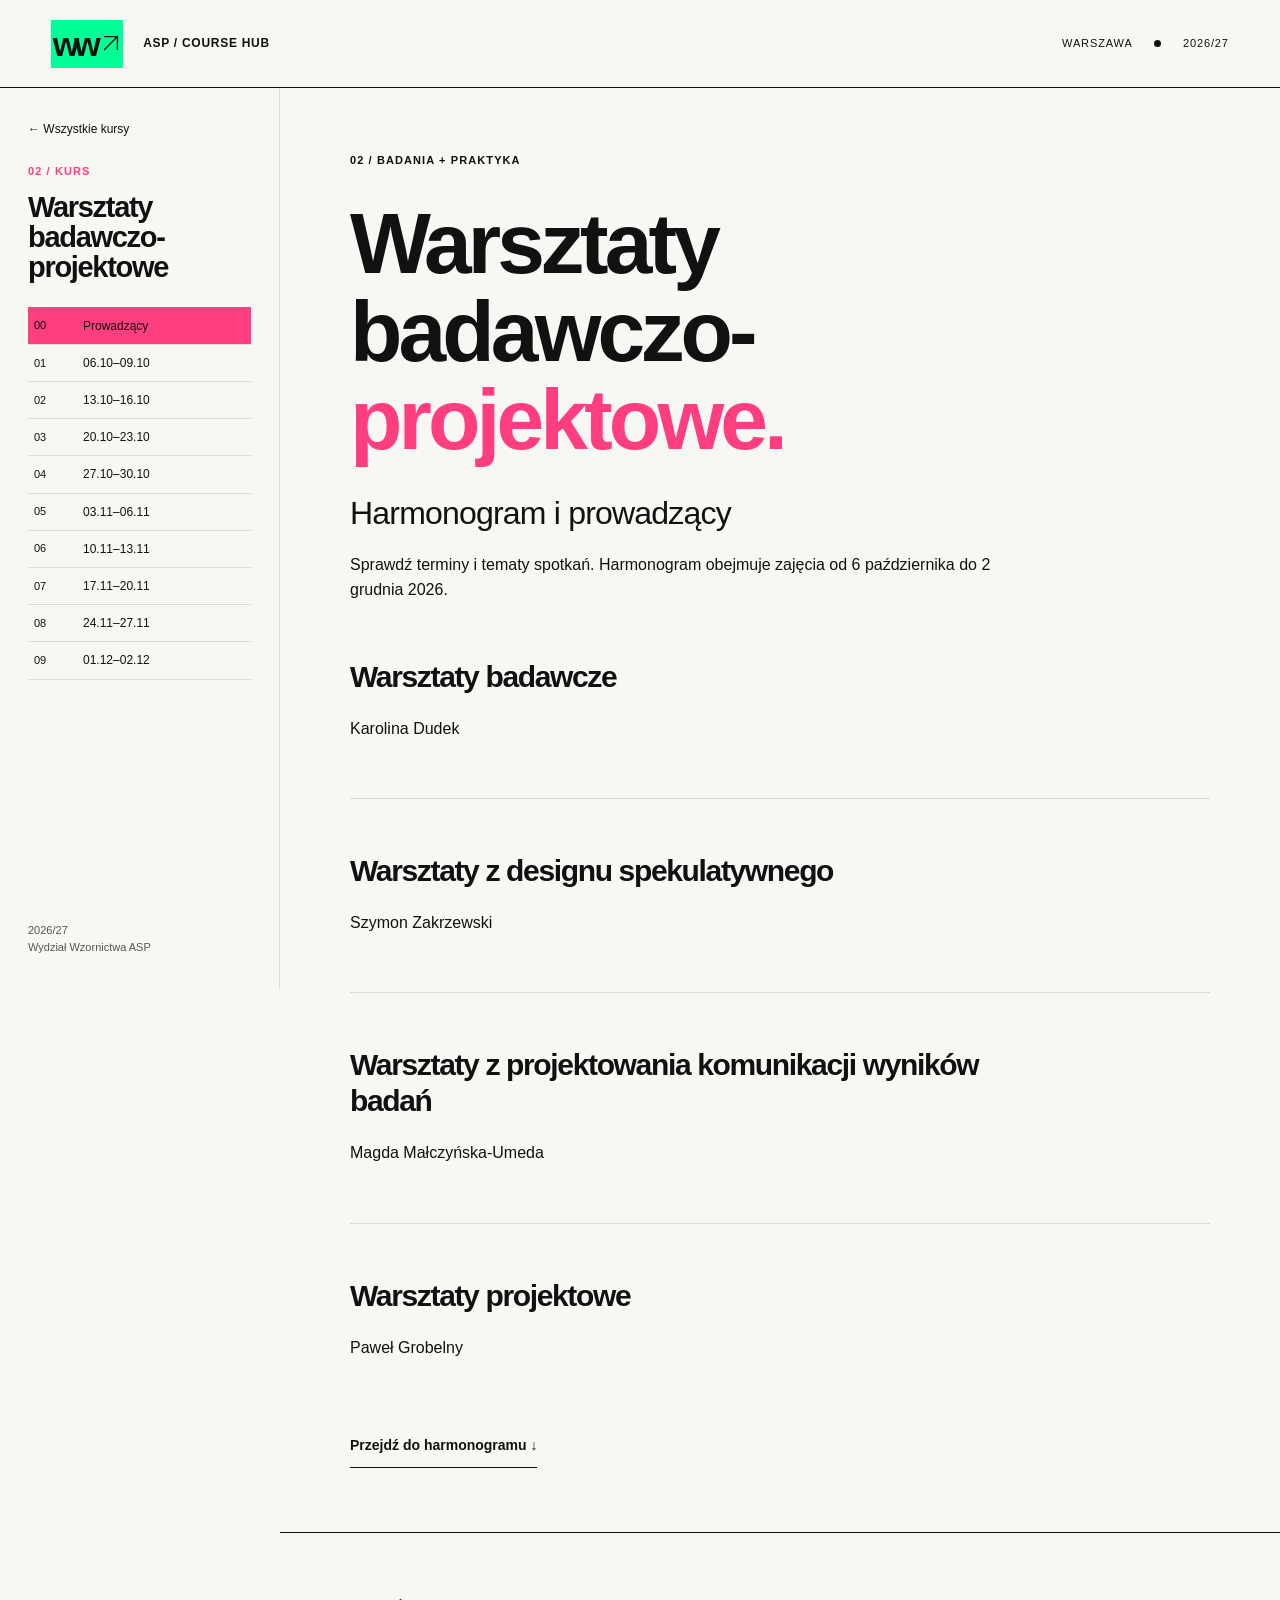
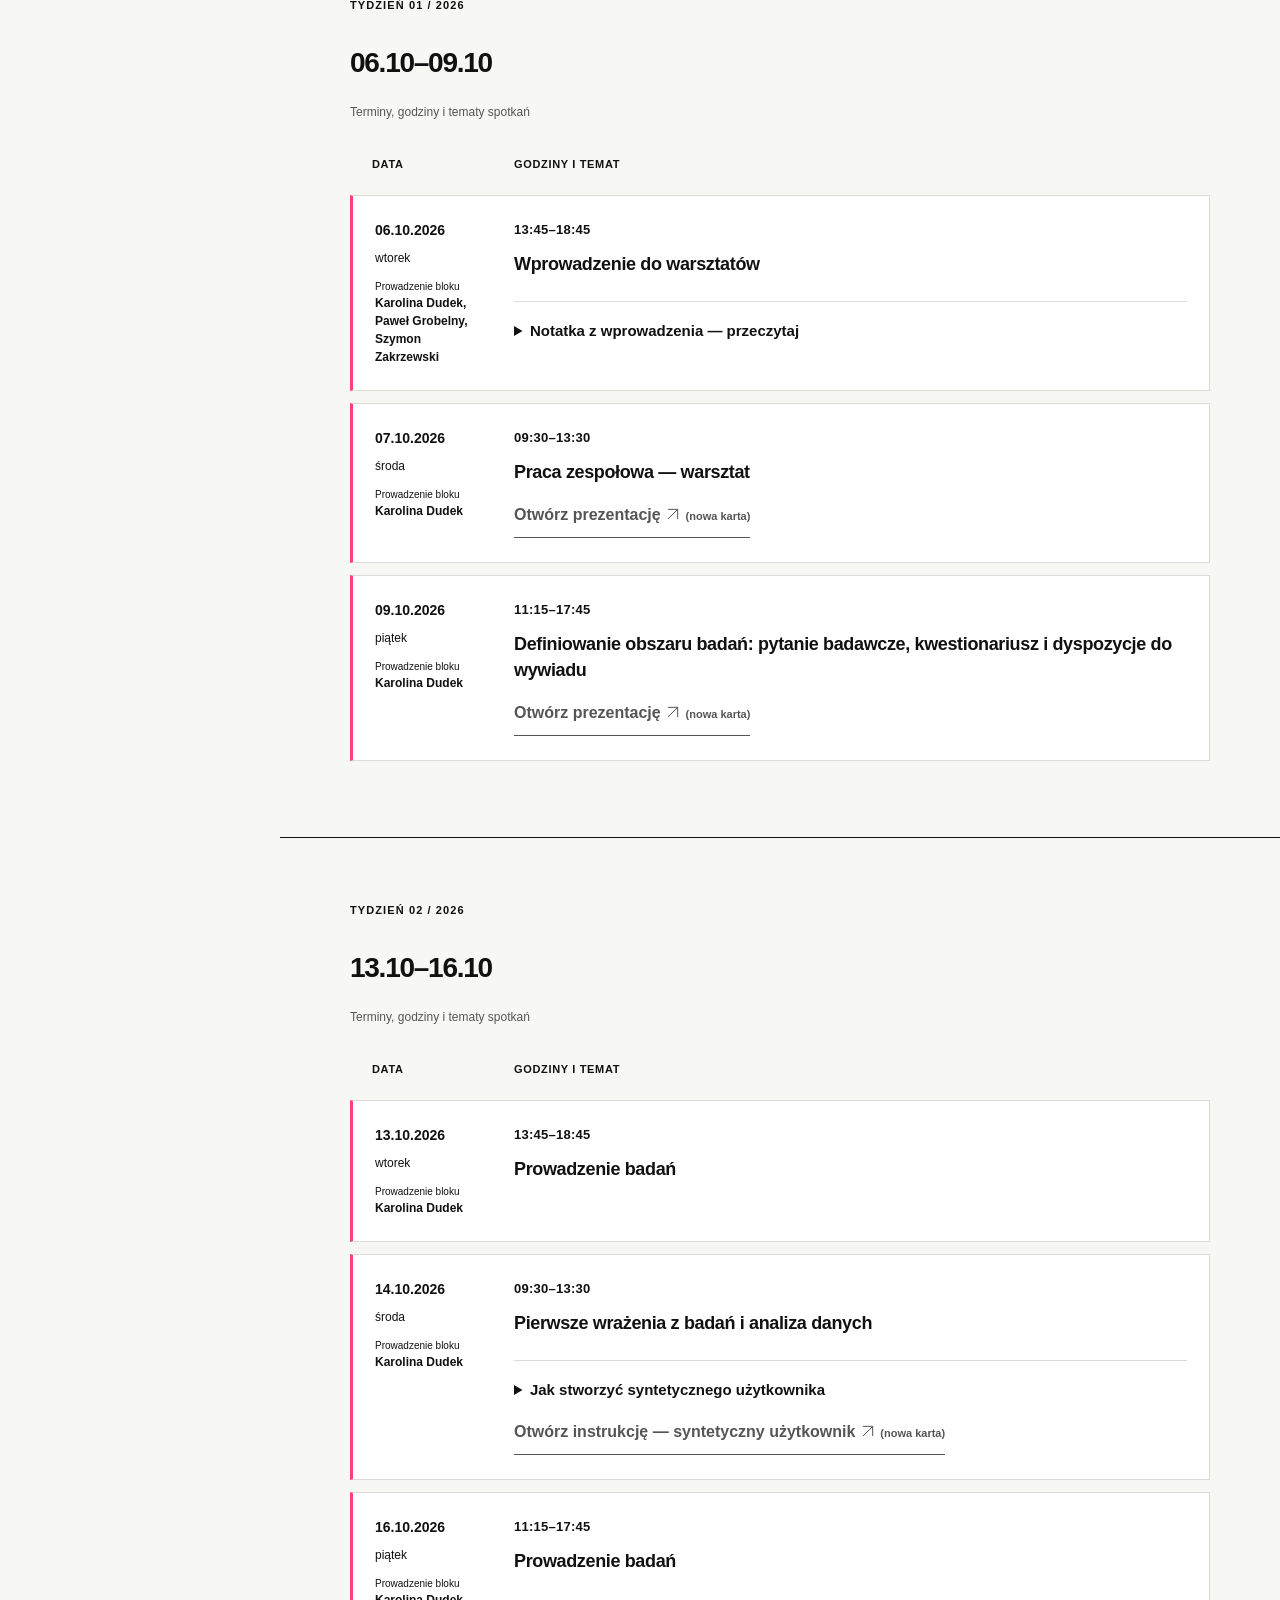
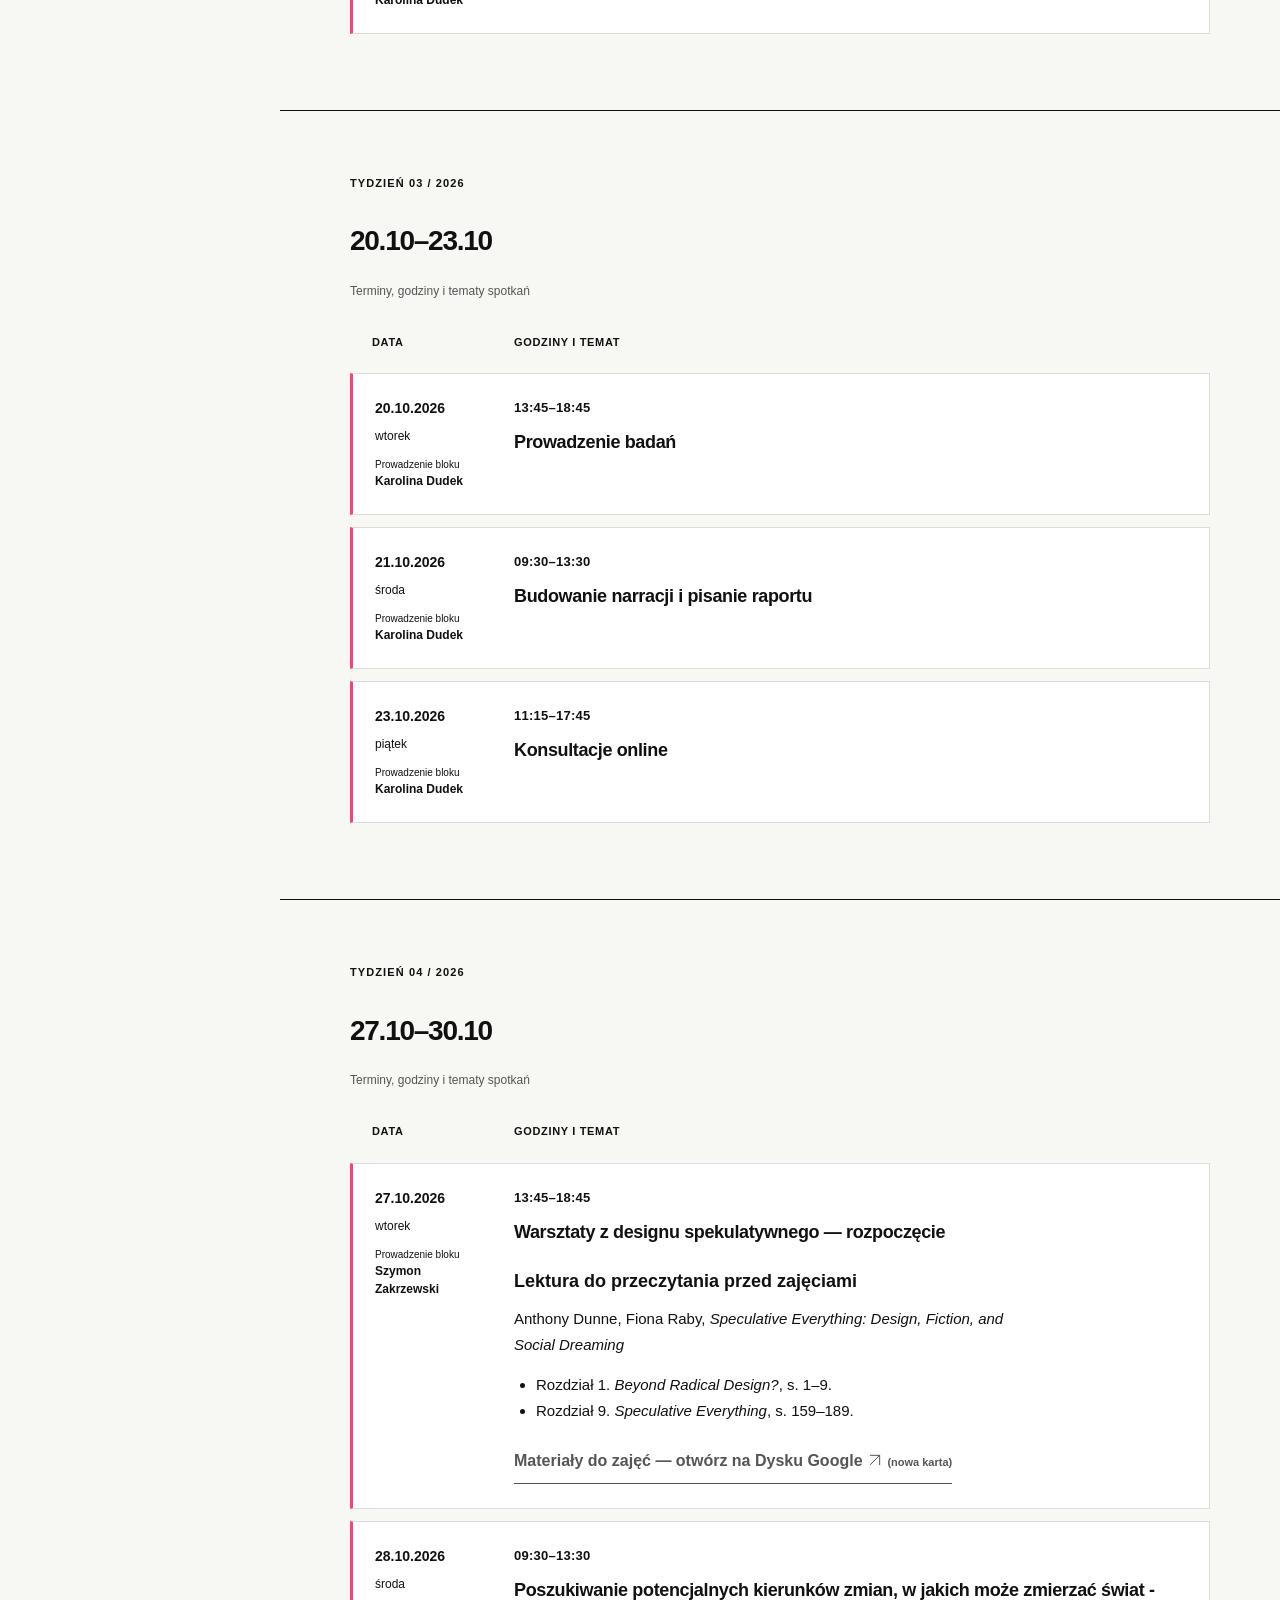
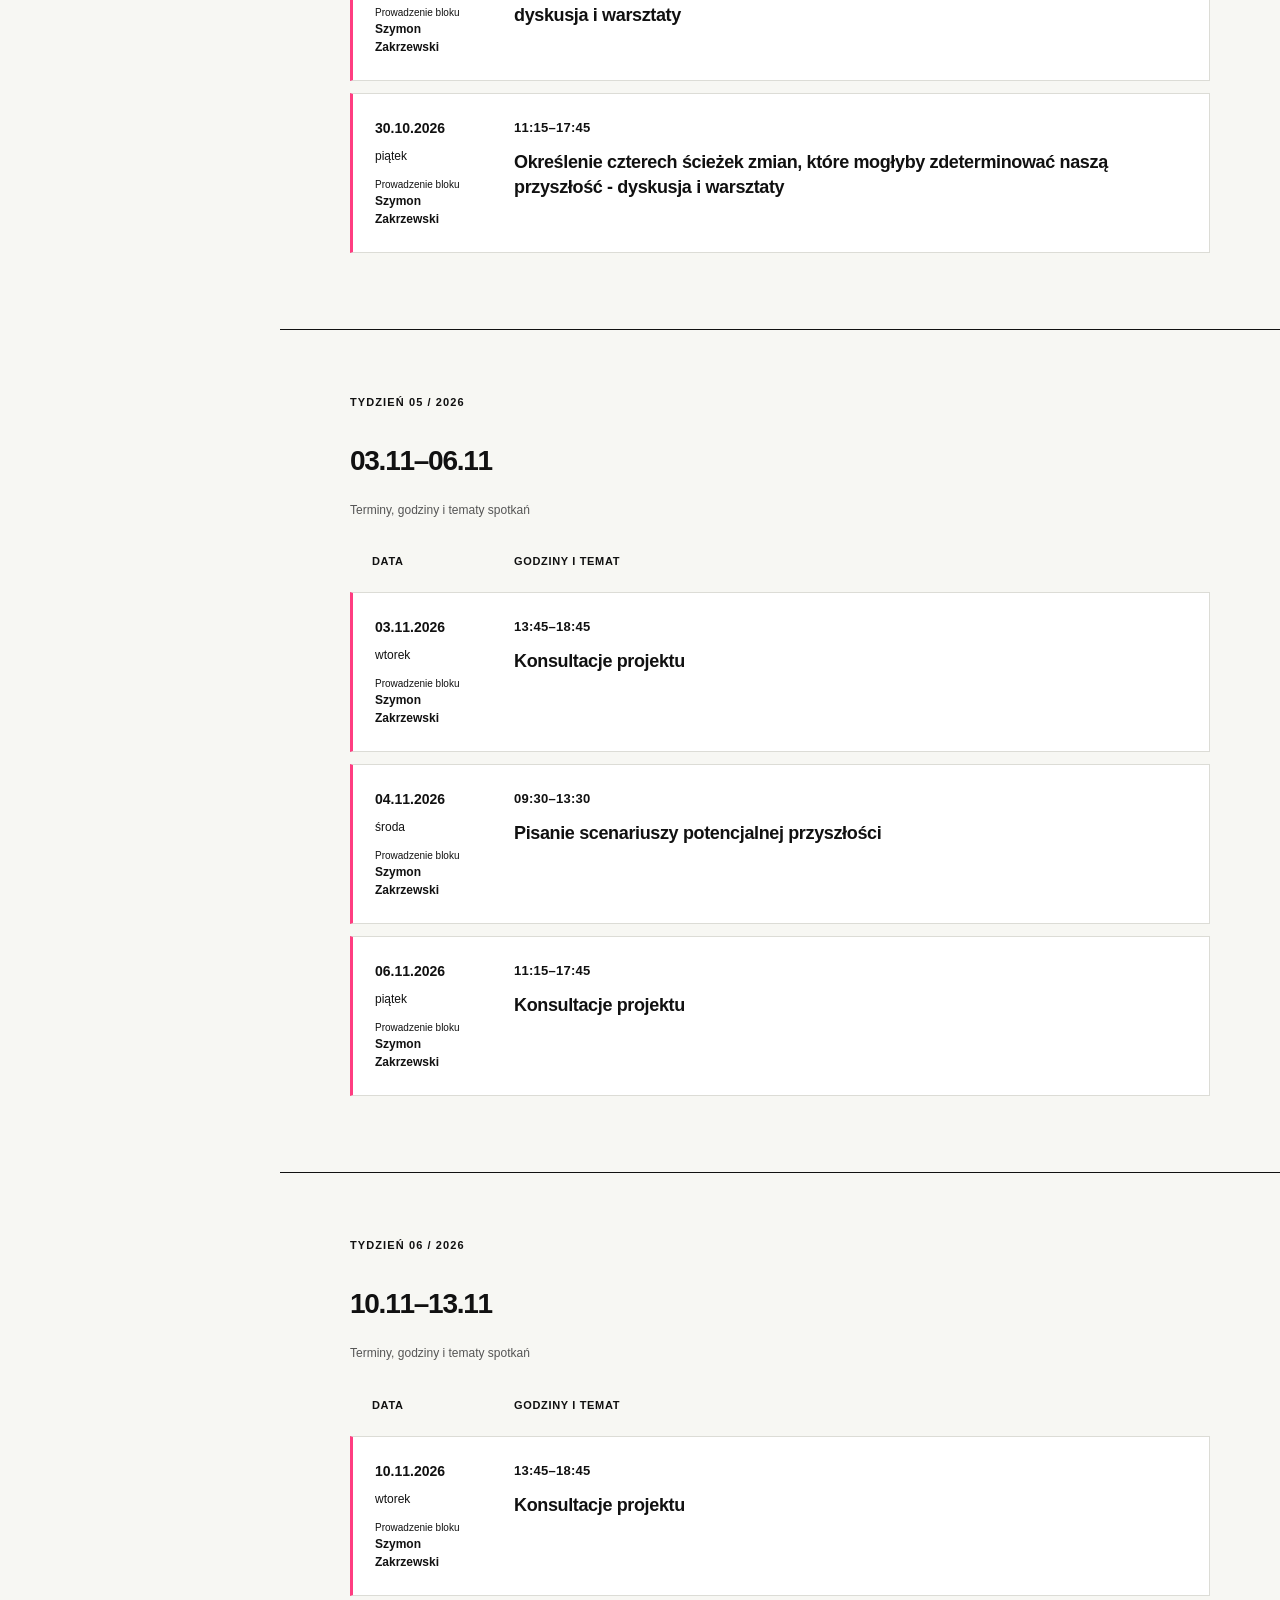
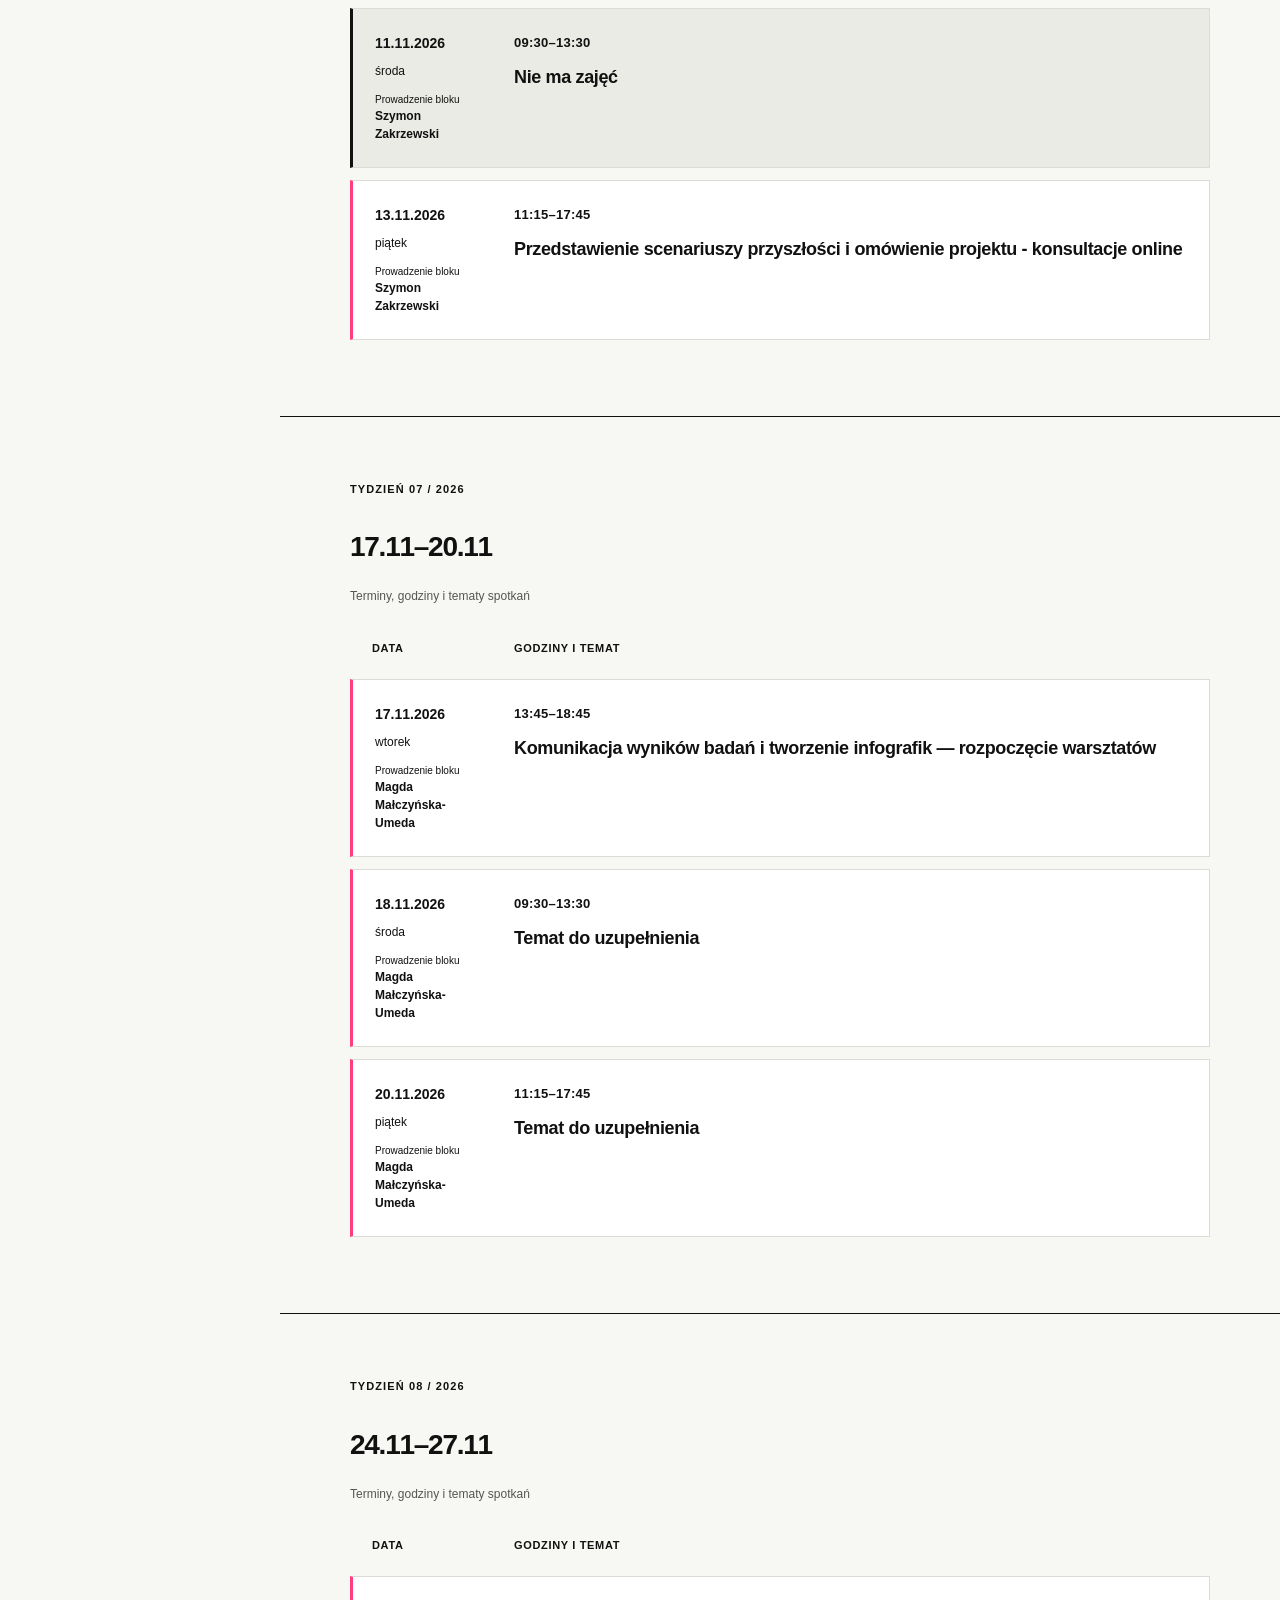
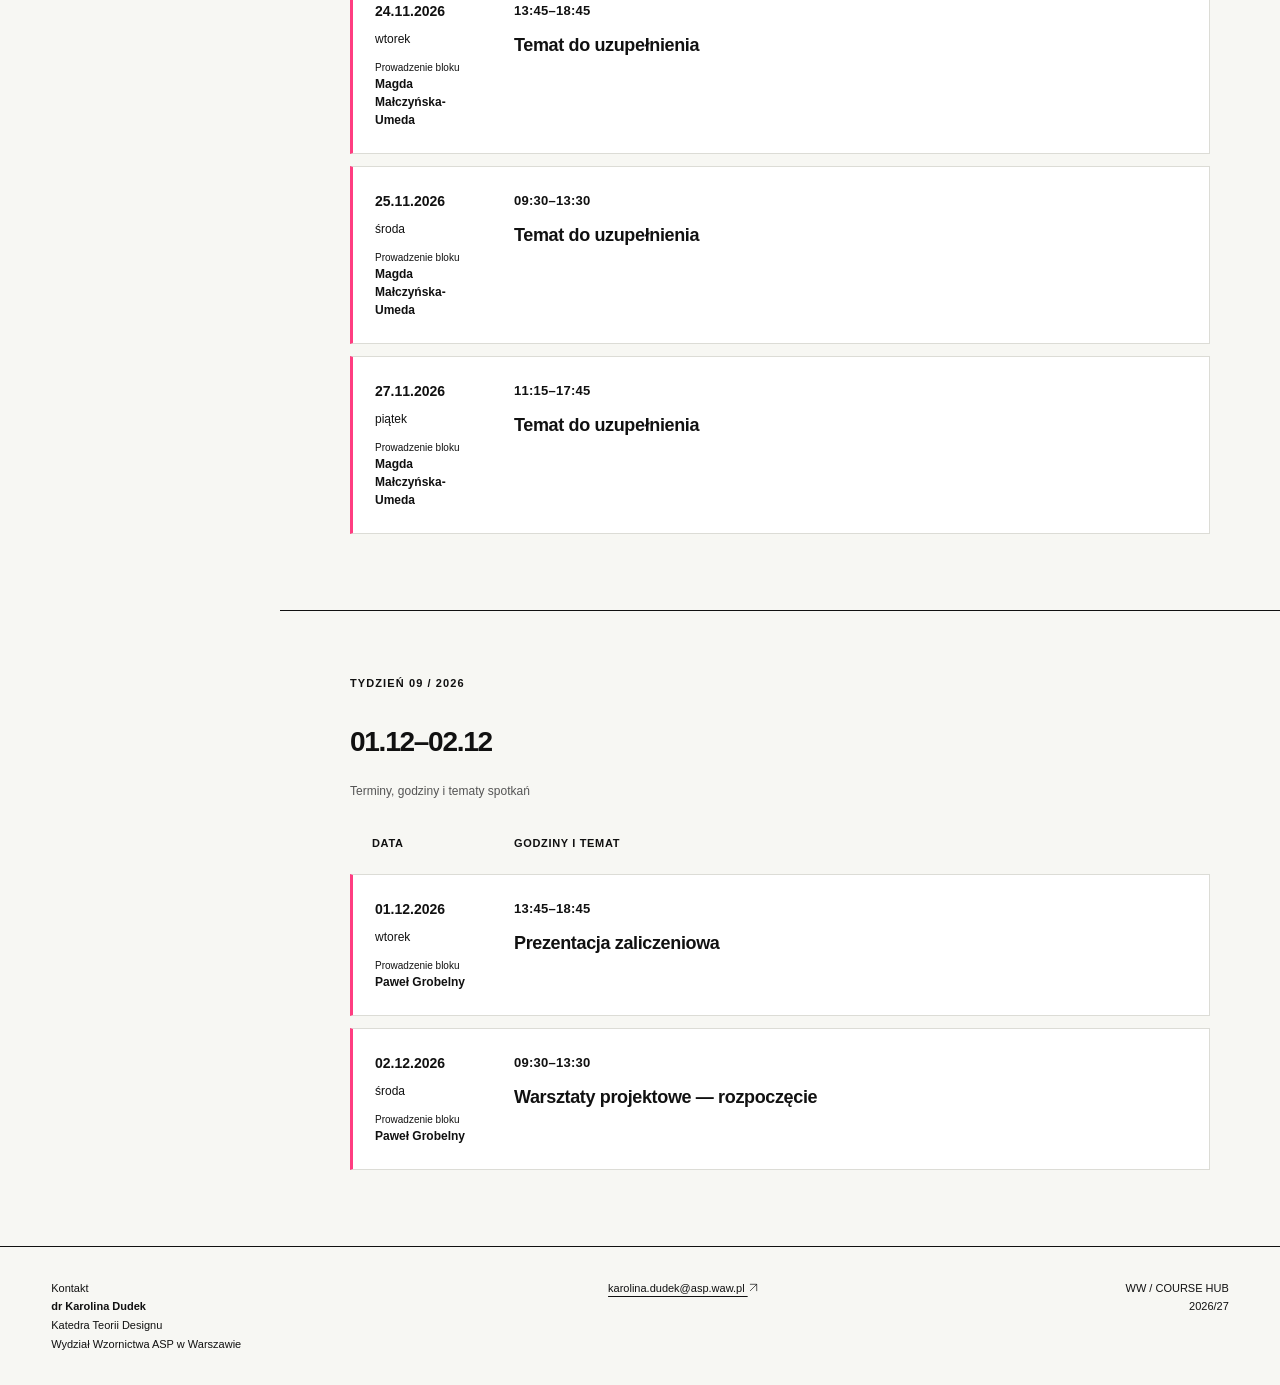
==== commit 8519c8a2: "Update warsztaty-badawczo-projektowe.html" ====
--- a/kursy/warsztaty-badawczo-projektowe.html
+++ b/kursy/warsztaty-badawczo-projektowe.html
@@ -11,4 +11,4 @@
 <p style="font-size:15px;line-height:1.7;color:var(--ink);margin:16px 0;max-width:70ch"><strong>Dlaczego warto wybrać GPT?</strong> Z syntetycznym użytkownikiem w GPT można rozmawiać <strong>głosowo</strong>, co lepiej przypomina wywiad. Z Gemem można prowadzić czat tekstowy, ale nie działa on w trybie rozmowy głosowej Gemini Live.</p>
 <p style="font-size:15px;line-height:1.7;color:var(--ink);margin:16px 0;max-width:70ch"><strong>Uwaga:</strong> utworzenie nowego GPT wymaga dostępu do odpowiednio skonfigurowanego konta ChatGPT Business, Enterprise lub Edu. Jeśli nie widzisz przycisku „Utwórz”, skorzystaj z Gema.</p>
 </div></details>
-<p><a class="text-link" href="https://docs.google.com/document/d/1ug8xISBDU-LWXbM0fpi61dkIN0nTfe8S7Zvlb2P0-9Y/edit?usp=sharing" target="_blank" rel="noopener noreferrer">Otwórz instrukcję — syntetyczny użytkownik <svg xmlns="http://www.w3.org/2000/svg" viewBox="0 0 24 24" width="1em" height="1em" fill="none" stroke="currentColor" stroke-width="1.5" stroke-linecap="round" stroke-linejoin="round" style="vertical-align:-0.12em" aria-hidden="true" focusable="false"><path d="M5 19 19 5M5 5h14v14"/></svg> <span class="new-tab">(nowa karta)</span></a></p></td></tr><tr><td><time datetime="2026-10-16">16.10.2026</time><span class="workshop-day">piątek</span><span class="workshop-teacher" style="display:block;white-space:normal;font-size:12px;font-weight:400;line-height:1.5;margin-top:12px"><span style="display:block;font-size:10px">Prowadzenie bloku</span><strong>Karolina Dudek</strong></span></td><td><span class="workshop-hours">11:15–17:45</span><h3 class="workshop-topic">Prowadzenie badań</h3></td></tr></tbody></table></div></section><section id="tydzien-3" class="course-section"><div class="eyebrow">TYDZIEŃ 03 / 2026</div><h2 class="content-heading">20.10–23.10</h2><div class="schedule workshop-schedule"><table><caption>Terminy, godziny i tematy spotkań</caption><thead><tr><th scope="col">Data</th><th scope="col">Godziny i temat</th></tr></thead><tbody><tr><td><time datetime="2026-10-20">20.10.2026</time><span class="workshop-day">wtorek</span><span class="workshop-teacher" style="display:block;white-space:normal;font-size:12px;font-weight:400;line-height:1.5;margin-top:12px"><span style="display:block;font-size:10px">Prowadzenie bloku</span><strong>Karolina Dudek</strong></span></td><td><span class="workshop-hours">13:45–18:45</span><h3 class="workshop-topic">Prowadzenie badań</h3></td></tr><tr><td><time datetime="2026-10-21">21.10.2026</time><span class="workshop-day">środa</span><span class="workshop-teacher" style="display:block;white-space:normal;font-size:12px;font-weight:400;line-height:1.5;margin-top:12px"><span style="display:block;font-size:10px">Prowadzenie bloku</span><strong>Karolina Dudek</strong></span></td><td><span class="workshop-hours">09:30–13:30</span><h3 class="workshop-topic">Budowanie narracji i pisanie raportu</h3></td></tr><tr><td><time datetime="2026-10-23">23.10.2026</time><span class="workshop-day">piątek</span><span class="workshop-teacher" style="display:block;white-space:normal;font-size:12px;font-weight:400;line-height:1.5;margin-top:12px"><span style="display:block;font-size:10px">Prowadzenie bloku</span><strong>Karolina Dudek</strong></span></td><td><span class="workshop-hours">11:15–17:45</span><h3 class="workshop-topic">Konsultacje online</h3></td></tr></tbody></table></div></section><section id="tydzien-4" class="course-section"><div class="eyebrow">TYDZIEŃ 04 / 2026</div><h2 class="content-heading">27.10–30.10</h2><div class="schedule workshop-schedule"><table><caption>Terminy, godziny i tematy spotkań</caption><thead><tr><th scope="col">Data</th><th scope="col">Godziny i temat</th></tr></thead><tbody><tr><td><time datetime="2026-10-27">27.10.2026</time><span class="workshop-day">wtorek</span><span class="workshop-teacher" style="display:block;white-space:normal;font-size:12px;font-weight:400;line-height:1.5;margin-top:12px"><span style="display:block;font-size:10px">Prowadzenie bloku</span><strong>Szymon Zakrzewski</strong></span></td><td><span class="workshop-hours">13:45–18:45</span><h3 class="workshop-topic">Warsztaty z designu spekulatywnego — rozpoczęcie</h3><div class="workshop-reading" style="margin-top:24px"><h4 style="font-size:18px;line-height:1.4;margin:0 0 12px">Lektura do przeczytania przed zajęciami</h4><p style="font-size:15px;line-height:1.7;color:var(--ink)">Anthony Dunne, Fiona Raby, <em>Speculative Everything: Design, Fiction, and Social Dreaming</em></p><ul style="padding-left:22px;font-size:15px;line-height:1.7"><li>Rozdział 1. <em>Beyond Radical Design?</em>, s. 1–9.</li><li>Rozdział 9. <em>Speculative Everything</em>, s. 159–189.</li></ul><p style="margin-top:16px"><a class="text-link" href="https://drive.google.com/file/d/1iXLhLYwa0NP5s06TWCLb8ODRTQwcWauM/view?usp=sharing" target="_blank" rel="noopener noreferrer">Materiały do zajęć — otwórz na Dysku Google <svg xmlns="http://www.w3.org/2000/svg" viewBox="0 0 24 24" width="1em" height="1em" fill="none" stroke="currentColor" stroke-width="1.5" stroke-linecap="round" stroke-linejoin="round" style="vertical-align:-0.12em" aria-hidden="true" focusable="false"><path d="M5 19 19 5M5 5h14v14"/></svg> <span class="new-tab">(nowa karta)</span></a></p></div></td></tr><tr><td><time datetime="2026-10-28">28.10.2026</time><span class="workshop-day">środa</span><span class="workshop-teacher" style="display:block;white-space:normal;font-size:12px;font-weight:400;line-height:1.5;margin-top:12px"><span style="display:block;font-size:10px">Prowadzenie bloku</span><strong>Szymon Zakrzewski</strong></span></td><td><span class="workshop-hours">09:30–13:30</span><h3 class="workshop-topic">Temat do uzupełnienia</h3></td></tr><tr><td><time datetime="2026-10-30">30.10.2026</time><span class="workshop-day">piątek</span><span class="workshop-teacher" style="display:block;white-space:normal;font-size:12px;font-weight:400;line-height:1.5;margin-top:12px"><span style="display:block;font-size:10px">Prowadzenie bloku</span><strong>Szymon Zakrzewski</strong></span></td><td><span class="workshop-hours">11:15–17:45</span><h3 class="workshop-topic">Temat do uzupełnienia</h3></td></tr></tbody></table></div></section><section id="tydzien-5" class="course-section"><div class="eyebrow">TYDZIEŃ 05 / 2026</div><h2 class="content-heading">03.11–06.11</h2><div class="schedule workshop-schedule"><table><caption>Terminy, godziny i tematy spotkań</caption><thead><tr><th scope="col">Data</th><th scope="col">Godziny i temat</th></tr></thead><tbody><tr><td><time datetime="2026-11-03">03.11.2026</time><span class="workshop-day">wtorek</span><span class="workshop-teacher" style="display:block;white-space:normal;font-size:12px;font-weight:400;line-height:1.5;margin-top:12px"><span style="display:block;font-size:10px">Prowadzenie bloku</span><strong>Szymon Zakrzewski</strong></span></td><td><span class="workshop-hours">13:45–18:45</span><h3 class="workshop-topic">Temat do uzupełnienia</h3></td></tr><tr><td><time datetime="2026-11-04">04.11.2026</time><span class="workshop-day">środa</span><span class="workshop-teacher" style="display:block;white-space:normal;font-size:12px;font-weight:400;line-height:1.5;margin-top:12px"><span style="display:block;font-size:10px">Prowadzenie bloku</span><strong>Szymon Zakrzewski</strong></span></td><td><span class="workshop-hours">09:30–13:30</span><h3 class="workshop-topic">Temat do uzupełnienia</h3></td></tr><tr><td><time datetime="2026-11-06">06.11.2026</time><span class="workshop-day">piątek</span><span class="workshop-teacher" style="display:block;white-space:normal;font-size:12px;font-weight:400;line-height:1.5;margin-top:12px"><span style="display:block;font-size:10px">Prowadzenie bloku</span><strong>Szymon Zakrzewski</strong></span></td><td><span class="workshop-hours">11:15–17:45</span><h3 class="workshop-topic">Temat do uzupełnienia</h3></td></tr></tbody></table></div></section><section id="tydzien-6" class="course-section"><div class="eyebrow">TYDZIEŃ 06 / 2026</div><h2 class="content-heading">10.11–13.11</h2><div class="schedule workshop-schedule"><table><caption>Terminy, godziny i tematy spotkań</caption><thead><tr><th scope="col">Data</th><th scope="col">Godziny i temat</th></tr></thead><tbody><tr><td><time datetime="2026-11-10">10.11.2026</time><span class="workshop-day">wtorek</span><span class="workshop-teacher" style="display:block;white-space:normal;font-size:12px;font-weight:400;line-height:1.5;margin-top:12px"><span style="display:block;font-size:10px">Prowadzenie bloku</span><strong>Szymon Zakrzewski</strong></span></td><td><span class="workshop-hours">13:45–18:45</span><h3 class="workshop-topic">Temat do uzupełnienia</h3></td></tr><tr class="no-class"><td><time datetime="2026-11-11">11.11.2026</time><span class="workshop-day">środa</span><span class="workshop-teacher" style="display:block;white-space:normal;font-size:12px;font-weight:400;line-height:1.5;margin-top:12px"><span style="display:block;font-size:10px">Prowadzenie bloku</span><strong>Szymon Zakrzewski</strong></span></td><td><span class="workshop-hours">09:30–13:30</span><h3 class="workshop-topic">Nie ma zajęć</h3></td></tr><tr><td><time datetime="2026-11-13">13.11.2026</time><span class="workshop-day">piątek</span><span class="workshop-teacher" style="display:block;white-space:normal;font-size:12px;font-weight:400;line-height:1.5;margin-top:12px"><span style="display:block;font-size:10px">Prowadzenie bloku</span><strong>Szymon Zakrzewski</strong></span></td><td><span class="workshop-hours">11:15–17:45</span><h3 class="workshop-topic">Temat do uzupełnienia</h3></td></tr></tbody></table></div></section><section id="tydzien-7" class="course-section"><div class="eyebrow">TYDZIEŃ 07 / 2026</div><h2 class="content-heading">17.11–20.11</h2><div class="schedule workshop-schedule"><table><caption>Terminy, godziny i tematy spotkań</caption><thead><tr><th scope="col">Data</th><th scope="col">Godziny i temat</th></tr></thead><tbody><tr><td><time datetime="2026-11-17">17.11.2026</time><span class="workshop-day">wtorek</span><span class="workshop-teacher" style="display:block;white-space:normal;font-size:12px;font-weight:400;line-height:1.5;margin-top:12px"><span style="display:block;font-size:10px">Prowadzenie bloku</span><strong>Magda Małczyńska-Umeda</strong></span></td><td><span class="workshop-hours">13:45–18:45</span><h3 class="workshop-topic">Komunikacja wyników badań i tworzenie infografik — rozpoczęcie warsztatów</h3></td></tr><tr><td><time datetime="2026-11-18">18.11.2026</time><span class="workshop-day">środa</span><span class="workshop-teacher" style="display:block;white-space:normal;font-size:12px;font-weight:400;line-height:1.5;margin-top:12px"><span style="display:block;font-size:10px">Prowadzenie bloku</span><strong>Magda Małczyńska-Umeda</strong></span></td><td><span class="workshop-hours">09:30–13:30</span><h3 class="workshop-topic">Temat do uzupełnienia</h3></td></tr><tr><td><time datetime="2026-11-20">20.11.2026</time><span class="workshop-day">piątek</span><span class="workshop-teacher" style="display:block;white-space:normal;font-size:12px;font-weight:400;line-height:1.5;margin-top:12px"><span style="display:block;font-size:10px">Prowadzenie bloku</span><strong>Magda Małczyńska-Umeda</strong></span></td><td><span class="workshop-hours">11:15–17:45</span><h3 class="workshop-topic">Temat do uzupełnienia</h3></td></tr></tbody></table></div></section><section id="tydzien-8" class="course-section"><div class="eyebrow">TYDZIEŃ 08 / 2026</div><h2 class="content-heading">24.11–27.11</h2><div class="schedule workshop-schedule"><table><caption>Terminy, godziny i tematy spotkań</caption><thead><tr><th scope="col">Data</th><th scope="col">Godziny i temat</th></tr></thead><tbody><tr><td><time datetime="2026-11-24">24.11.2026</time><span class="workshop-day">wtorek</span><span class="workshop-teacher" style="display:block;white-space:normal;font-size:12px;font-weight:400;line-height:1.5;margin-top:12px"><span style="display:block;font-size:10px">Prowadzenie bloku</span><strong>Magda Małczyńska-Umeda</strong></span></td><td><span class="workshop-hours">13:45–18:45</span><h3 class="workshop-topic">Temat do uzupełnienia</h3></td></tr><tr><td><time datetime="2026-11-25">25.11.2026</time><span class="workshop-day">środa</span><span class="workshop-teacher" style="display:block;white-space:normal;font-size:12px;font-weight:400;line-height:1.5;margin-top:12px"><span style="display:block;font-size:10px">Prowadzenie bloku</span><strong>Magda Małczyńska-Umeda</strong></span></td><td><span class="workshop-hours">09:30–13:30</span><h3 class="workshop-topic">Temat do uzupełnienia</h3></td></tr><tr><td><time datetime="2026-11-27">27.11.2026</time><span class="workshop-day">piątek</span><span class="workshop-teacher" style="display:block;white-space:normal;font-size:12px;font-weight:400;line-height:1.5;margin-top:12px"><span style="display:block;font-size:10px">Prowadzenie bloku</span><strong>Magda Małczyńska-Umeda</strong></span></td><td><span class="workshop-hours">11:15–17:45</span><h3 class="workshop-topic">Temat do uzupełnienia</h3></td></tr></tbody></table></div></section><section id="tydzien-9" class="course-section"><div class="eyebrow">TYDZIEŃ 09 / 2026</div><h2 class="content-heading">01.12–02.12</h2><div class="schedule workshop-schedule"><table><caption>Terminy, godziny i tematy spotkań</caption><thead><tr><th scope="col">Data</th><th scope="col">Godziny i temat</th></tr></thead><tbody><tr><td><time datetime="2026-12-01">01.12.2026</time><span class="workshop-day">wtorek</span><span class="workshop-teacher" style="display:block;white-space:normal;font-size:12px;font-weight:400;line-height:1.5;margin-top:12px"><span style="display:block;font-size:10px">Prowadzenie bloku</span><strong>Paweł Grobelny</strong></span></td><td><span class="workshop-hours">13:45–18:45</span><h3 class="workshop-topic">Prezentacja zaliczeniowa</h3></td></tr><tr><td><time datetime="2026-12-02">02.12.2026</time><span class="workshop-day">środa</span><span class="workshop-teacher" style="display:block;white-space:normal;font-size:12px;font-weight:400;line-height:1.5;margin-top:12px"><span style="display:block;font-size:10px">Prowadzenie bloku</span><strong>Paweł Grobelny</strong></span></td><td><span class="workshop-hours">09:30–13:30</span><h3 class="workshop-topic">Warsztaty projektowe — rozpoczęcie</h3></td></tr></tbody></table></div></section></main></div><footer><div>Kontakt<br><strong>dr Karolina Dudek</strong><br>Katedra Teorii Designu<br>Wydział Wzornictwa ASP w Warszawie</div><a href="mailto:karolina.dudek@asp.waw.pl">karolina.dudek@asp.waw.pl <svg xmlns="http://www.w3.org/2000/svg" class="icon-arrow" viewBox="0 0 24 24" width="1em" height="1em" fill="none" stroke="currentColor" stroke-width="1.5" stroke-linecap="round" stroke-linejoin="round" style="display:inline-block;vertical-align:-0.12em;flex-shrink:0" aria-hidden="true" focusable="false"><path d="M5 19 19 5M5 5h14v14"/></svg></a><span>WW / COURSE HUB<br>2026/27</span></footer></body></html>
+<p><a class="text-link" href="https://docs.google.com/document/d/1ug8xISBDU-LWXbM0fpi61dkIN0nTfe8S7Zvlb2P0-9Y/edit?usp=sharing" target="_blank" rel="noopener noreferrer">Otwórz instrukcję — syntetyczny użytkownik <svg xmlns="http://www.w3.org/2000/svg" viewBox="0 0 24 24" width="1em" height="1em" fill="none" stroke="currentColor" stroke-width="1.5" stroke-linecap="round" stroke-linejoin="round" style="vertical-align:-0.12em" aria-hidden="true" focusable="false"><path d="M5 19 19 5M5 5h14v14"/></svg> <span class="new-tab">(nowa karta)</span></a></p></td></tr><tr><td><time datetime="2026-10-16">16.10.2026</time><span class="workshop-day">piątek</span><span class="workshop-teacher" style="display:block;white-space:normal;font-size:12px;font-weight:400;line-height:1.5;margin-top:12px"><span style="display:block;font-size:10px">Prowadzenie bloku</span><strong>Karolina Dudek</strong></span></td><td><span class="workshop-hours">11:15–17:45</span><h3 class="workshop-topic">Prowadzenie badań</h3></td></tr></tbody></table></div></section><section id="tydzien-3" class="course-section"><div class="eyebrow">TYDZIEŃ 03 / 2026</div><h2 class="content-heading">20.10–23.10</h2><div class="schedule workshop-schedule"><table><caption>Terminy, godziny i tematy spotkań</caption><thead><tr><th scope="col">Data</th><th scope="col">Godziny i temat</th></tr></thead><tbody><tr><td><time datetime="2026-10-20">20.10.2026</time><span class="workshop-day">wtorek</span><span class="workshop-teacher" style="display:block;white-space:normal;font-size:12px;font-weight:400;line-height:1.5;margin-top:12px"><span style="display:block;font-size:10px">Prowadzenie bloku</span><strong>Karolina Dudek</strong></span></td><td><span class="workshop-hours">13:45–18:45</span><h3 class="workshop-topic">Prowadzenie badań</h3></td></tr><tr><td><time datetime="2026-10-21">21.10.2026</time><span class="workshop-day">środa</span><span class="workshop-teacher" style="display:block;white-space:normal;font-size:12px;font-weight:400;line-height:1.5;margin-top:12px"><span style="display:block;font-size:10px">Prowadzenie bloku</span><strong>Karolina Dudek</strong></span></td><td><span class="workshop-hours">09:30–13:30</span><h3 class="workshop-topic">Budowanie narracji i pisanie raportu</h3></td></tr><tr><td><time datetime="2026-10-23">23.10.2026</time><span class="workshop-day">piątek</span><span class="workshop-teacher" style="display:block;white-space:normal;font-size:12px;font-weight:400;line-height:1.5;margin-top:12px"><span style="display:block;font-size:10px">Prowadzenie bloku</span><strong>Karolina Dudek</strong></span></td><td><span class="workshop-hours">11:15–17:45</span><h3 class="workshop-topic">Konsultacje online</h3></td></tr></tbody></table></div></section><section id="tydzien-4" class="course-section"><div class="eyebrow">TYDZIEŃ 04 / 2026</div><h2 class="content-heading">27.10–30.10</h2><div class="schedule workshop-schedule"><table><caption>Terminy, godziny i tematy spotkań</caption><thead><tr><th scope="col">Data</th><th scope="col">Godziny i temat</th></tr></thead><tbody><tr><td><time datetime="2026-10-27">27.10.2026</time><span class="workshop-day">wtorek</span><span class="workshop-teacher" style="display:block;white-space:normal;font-size:12px;font-weight:400;line-height:1.5;margin-top:12px"><span style="display:block;font-size:10px">Prowadzenie bloku</span><strong>Szymon Zakrzewski</strong></span></td><td><span class="workshop-hours">13:45–18:45</span><h3 class="workshop-topic">Warsztaty z designu spekulatywnego — rozpoczęcie</h3><div class="workshop-reading" style="margin-top:24px"><h4 style="font-size:18px;line-height:1.4;margin:0 0 12px">Lektura do przeczytania przed zajęciami</h4><p style="font-size:15px;line-height:1.7;color:var(--ink)">Anthony Dunne, Fiona Raby, <em>Speculative Everything: Design, Fiction, and Social Dreaming</em></p><ul style="padding-left:22px;font-size:15px;line-height:1.7"><li>Rozdział 1. <em>Beyond Radical Design?</em>, s. 1–9.</li><li>Rozdział 9. <em>Speculative Everything</em>, s. 159–189.</li></ul><p style="margin-top:16px"><a class="text-link" href="https://drive.google.com/file/d/1iXLhLYwa0NP5s06TWCLb8ODRTQwcWauM/view?usp=sharing" target="_blank" rel="noopener noreferrer">Materiały do zajęć — otwórz na Dysku Google <svg xmlns="http://www.w3.org/2000/svg" viewBox="0 0 24 24" width="1em" height="1em" fill="none" stroke="currentColor" stroke-width="1.5" stroke-linecap="round" stroke-linejoin="round" style="vertical-align:-0.12em" aria-hidden="true" focusable="false"><path d="M5 19 19 5M5 5h14v14"/></svg> <span class="new-tab">(nowa karta)</span></a></p></div></td></tr><tr><td><time datetime="2026-10-28">28.10.2026</time><span class="workshop-day">środa</span><span class="workshop-teacher" style="display:block;white-space:normal;font-size:12px;font-weight:400;line-height:1.5;margin-top:12px"><span style="display:block;font-size:10px">Prowadzenie bloku</span><strong>Szymon Zakrzewski</strong></span></td><td><span class="workshop-hours">09:30–13:30</span><h3 class="workshop-topic">Poszukiwanie potencjalnych kierunków zmian, w jakich może zmierzać świat - dyskusja i warsztaty</h3></td></tr><tr><td><time datetime="2026-10-30">30.10.2026</time><span class="workshop-day">piątek</span><span class="workshop-teacher" style="display:block;white-space:normal;font-size:12px;font-weight:400;line-height:1.5;margin-top:12px"><span style="display:block;font-size:10px">Prowadzenie bloku</span><strong>Szymon Zakrzewski</strong></span></td><td><span class="workshop-hours">11:15–17:45</span><h3 class="workshop-topic">Określenie czterech ścieżek zmian, które mogłyby zdeterminować naszą przyszłość - dyskusja i warsztaty</h3></td></tr></tbody></table></div></section><section id="tydzien-5" class="course-section"><div class="eyebrow">TYDZIEŃ 05 / 2026</div><h2 class="content-heading">03.11–06.11</h2><div class="schedule workshop-schedule"><table><caption>Terminy, godziny i tematy spotkań</caption><thead><tr><th scope="col">Data</th><th scope="col">Godziny i temat</th></tr></thead><tbody><tr><td><time datetime="2026-11-03">03.11.2026</time><span class="workshop-day">wtorek</span><span class="workshop-teacher" style="display:block;white-space:normal;font-size:12px;font-weight:400;line-height:1.5;margin-top:12px"><span style="display:block;font-size:10px">Prowadzenie bloku</span><strong>Szymon Zakrzewski</strong></span></td><td><span class="workshop-hours">13:45–18:45</span><h3 class="workshop-topic">Konsultacje projektu</h3></td></tr><tr><td><time datetime="2026-11-04">04.11.2026</time><span class="workshop-day">środa</span><span class="workshop-teacher" style="display:block;white-space:normal;font-size:12px;font-weight:400;line-height:1.5;margin-top:12px"><span style="display:block;font-size:10px">Prowadzenie bloku</span><strong>Szymon Zakrzewski</strong></span></td><td><span class="workshop-hours">09:30–13:30</span><h3 class="workshop-topic">Pisanie scenariuszy potencjalnej przyszłości</h3></td></tr><tr><td><time datetime="2026-11-06">06.11.2026</time><span class="workshop-day">piątek</span><span class="workshop-teacher" style="display:block;white-space:normal;font-size:12px;font-weight:400;line-height:1.5;margin-top:12px"><span style="display:block;font-size:10px">Prowadzenie bloku</span><strong>Szymon Zakrzewski</strong></span></td><td><span class="workshop-hours">11:15–17:45</span><h3 class="workshop-topic">Konsultacje projektu</h3></td></tr></tbody></table></div></section><section id="tydzien-6" class="course-section"><div class="eyebrow">TYDZIEŃ 06 / 2026</div><h2 class="content-heading">10.11–13.11</h2><div class="schedule workshop-schedule"><table><caption>Terminy, godziny i tematy spotkań</caption><thead><tr><th scope="col">Data</th><th scope="col">Godziny i temat</th></tr></thead><tbody><tr><td><time datetime="2026-11-10">10.11.2026</time><span class="workshop-day">wtorek</span><span class="workshop-teacher" style="display:block;white-space:normal;font-size:12px;font-weight:400;line-height:1.5;margin-top:12px"><span style="display:block;font-size:10px">Prowadzenie bloku</span><strong>Szymon Zakrzewski</strong></span></td><td><span class="workshop-hours">13:45–18:45</span><h3 class="workshop-topic">Konsultacje projektu</h3></td></tr><tr class="no-class"><td><time datetime="2026-11-11">11.11.2026</time><span class="workshop-day">środa</span><span class="workshop-teacher" style="display:block;white-space:normal;font-size:12px;font-weight:400;line-height:1.5;margin-top:12px"><span style="display:block;font-size:10px">Prowadzenie bloku</span><strong>Szymon Zakrzewski</strong></span></td><td><span class="workshop-hours">09:30–13:30</span><h3 class="workshop-topic">Nie ma zajęć</h3></td></tr><tr><td><time datetime="2026-11-13">13.11.2026</time><span class="workshop-day">piątek</span><span class="workshop-teacher" style="display:block;white-space:normal;font-size:12px;font-weight:400;line-height:1.5;margin-top:12px"><span style="display:block;font-size:10px">Prowadzenie bloku</span><strong>Szymon Zakrzewski</strong></span></td><td><span class="workshop-hours">11:15–17:45</span><h3 class="workshop-topic">Przedstawienie scenariuszy przyszłości i omówienie projektu - konsultacje online</h3></td></tr></tbody></table></div></section><section id="tydzien-7" class="course-section"><div class="eyebrow">TYDZIEŃ 07 / 2026</div><h2 class="content-heading">17.11–20.11</h2><div class="schedule workshop-schedule"><table><caption>Terminy, godziny i tematy spotkań</caption><thead><tr><th scope="col">Data</th><th scope="col">Godziny i temat</th></tr></thead><tbody><tr><td><time datetime="2026-11-17">17.11.2026</time><span class="workshop-day">wtorek</span><span class="workshop-teacher" style="display:block;white-space:normal;font-size:12px;font-weight:400;line-height:1.5;margin-top:12px"><span style="display:block;font-size:10px">Prowadzenie bloku</span><strong>Magda Małczyńska-Umeda</strong></span></td><td><span class="workshop-hours">13:45–18:45</span><h3 class="workshop-topic">Komunikacja wyników badań i tworzenie infografik — rozpoczęcie warsztatów</h3></td></tr><tr><td><time datetime="2026-11-18">18.11.2026</time><span class="workshop-day">środa</span><span class="workshop-teacher" style="display:block;white-space:normal;font-size:12px;font-weight:400;line-height:1.5;margin-top:12px"><span style="display:block;font-size:10px">Prowadzenie bloku</span><strong>Magda Małczyńska-Umeda</strong></span></td><td><span class="workshop-hours">09:30–13:30</span><h3 class="workshop-topic">Temat do uzupełnienia</h3></td></tr><tr><td><time datetime="2026-11-20">20.11.2026</time><span class="workshop-day">piątek</span><span class="workshop-teacher" style="display:block;white-space:normal;font-size:12px;font-weight:400;line-height:1.5;margin-top:12px"><span style="display:block;font-size:10px">Prowadzenie bloku</span><strong>Magda Małczyńska-Umeda</strong></span></td><td><span class="workshop-hours">11:15–17:45</span><h3 class="workshop-topic">Temat do uzupełnienia</h3></td></tr></tbody></table></div></section><section id="tydzien-8" class="course-section"><div class="eyebrow">TYDZIEŃ 08 / 2026</div><h2 class="content-heading">24.11–27.11</h2><div class="schedule workshop-schedule"><table><caption>Terminy, godziny i tematy spotkań</caption><thead><tr><th scope="col">Data</th><th scope="col">Godziny i temat</th></tr></thead><tbody><tr><td><time datetime="2026-11-24">24.11.2026</time><span class="workshop-day">wtorek</span><span class="workshop-teacher" style="display:block;white-space:normal;font-size:12px;font-weight:400;line-height:1.5;margin-top:12px"><span style="display:block;font-size:10px">Prowadzenie bloku</span><strong>Magda Małczyńska-Umeda</strong></span></td><td><span class="workshop-hours">13:45–18:45</span><h3 class="workshop-topic">Temat do uzupełnienia</h3></td></tr><tr><td><time datetime="2026-11-25">25.11.2026</time><span class="workshop-day">środa</span><span class="workshop-teacher" style="display:block;white-space:normal;font-size:12px;font-weight:400;line-height:1.5;margin-top:12px"><span style="display:block;font-size:10px">Prowadzenie bloku</span><strong>Magda Małczyńska-Umeda</strong></span></td><td><span class="workshop-hours">09:30–13:30</span><h3 class="workshop-topic">Temat do uzupełnienia</h3></td></tr><tr><td><time datetime="2026-11-27">27.11.2026</time><span class="workshop-day">piątek</span><span class="workshop-teacher" style="display:block;white-space:normal;font-size:12px;font-weight:400;line-height:1.5;margin-top:12px"><span style="display:block;font-size:10px">Prowadzenie bloku</span><strong>Magda Małczyńska-Umeda</strong></span></td><td><span class="workshop-hours">11:15–17:45</span><h3 class="workshop-topic">Temat do uzupełnienia</h3></td></tr></tbody></table></div></section><section id="tydzien-9" class="course-section"><div class="eyebrow">TYDZIEŃ 09 / 2026</div><h2 class="content-heading">01.12–02.12</h2><div class="schedule workshop-schedule"><table><caption>Terminy, godziny i tematy spotkań</caption><thead><tr><th scope="col">Data</th><th scope="col">Godziny i temat</th></tr></thead><tbody><tr><td><time datetime="2026-12-01">01.12.2026</time><span class="workshop-day">wtorek</span><span class="workshop-teacher" style="display:block;white-space:normal;font-size:12px;font-weight:400;line-height:1.5;margin-top:12px"><span style="display:block;font-size:10px">Prowadzenie bloku</span><strong>Paweł Grobelny</strong></span></td><td><span class="workshop-hours">13:45–18:45</span><h3 class="workshop-topic">Prezentacja zaliczeniowa</h3></td></tr><tr><td><time datetime="2026-12-02">02.12.2026</time><span class="workshop-day">środa</span><span class="workshop-teacher" style="display:block;white-space:normal;font-size:12px;font-weight:400;line-height:1.5;margin-top:12px"><span style="display:block;font-size:10px">Prowadzenie bloku</span><strong>Paweł Grobelny</strong></span></td><td><span class="workshop-hours">09:30–13:30</span><h3 class="workshop-topic">Warsztaty projektowe — rozpoczęcie</h3></td></tr></tbody></table></div></section></main></div><footer><div>Kontakt<br><strong>dr Karolina Dudek</strong><br>Katedra Teorii Designu<br>Wydział Wzornictwa ASP w Warszawie</div><a href="mailto:karolina.dudek@asp.waw.pl">karolina.dudek@asp.waw.pl <svg xmlns="http://www.w3.org/2000/svg" class="icon-arrow" viewBox="0 0 24 24" width="1em" height="1em" fill="none" stroke="currentColor" stroke-width="1.5" stroke-linecap="round" stroke-linejoin="round" style="display:inline-block;vertical-align:-0.12em;flex-shrink:0" aria-hidden="true" focusable="false"><path d="M5 19 19 5M5 5h14v14"/></svg></a><span>WW / COURSE HUB<br>2026/27</span></footer></body></html>
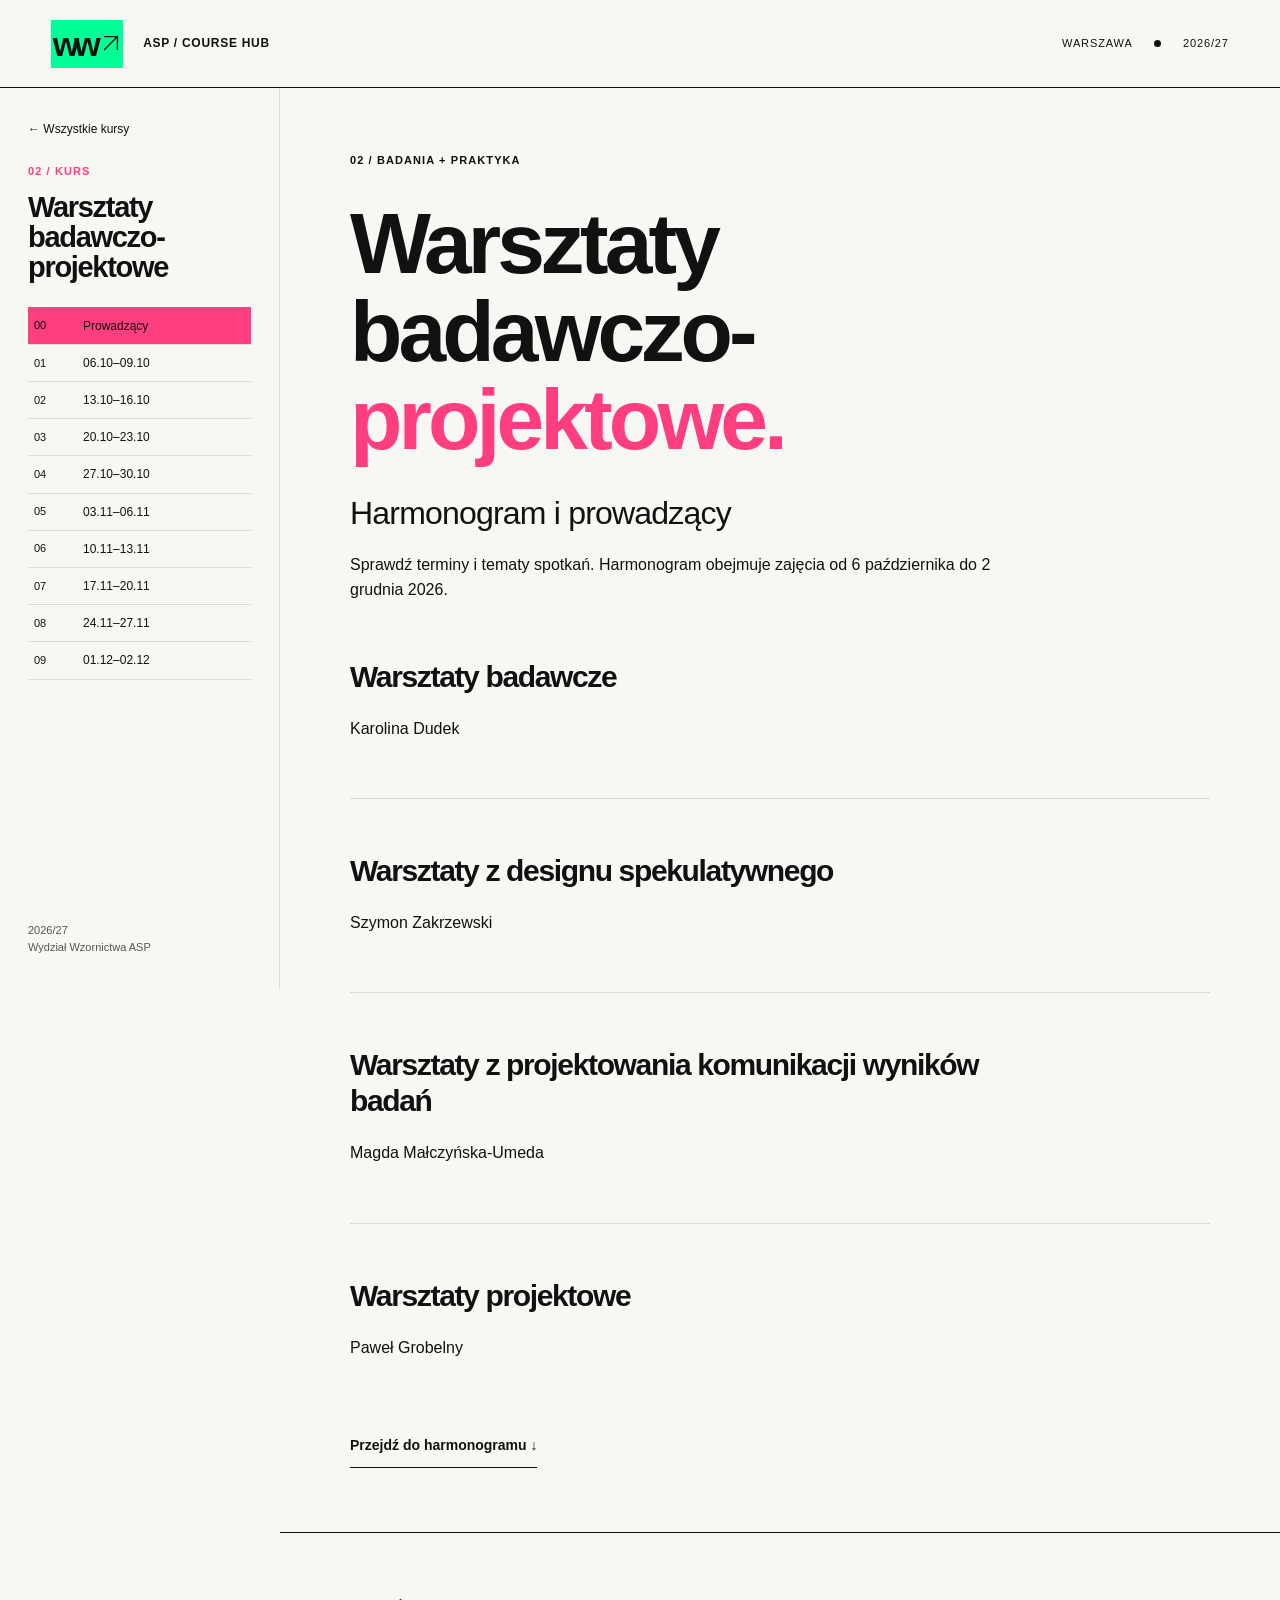
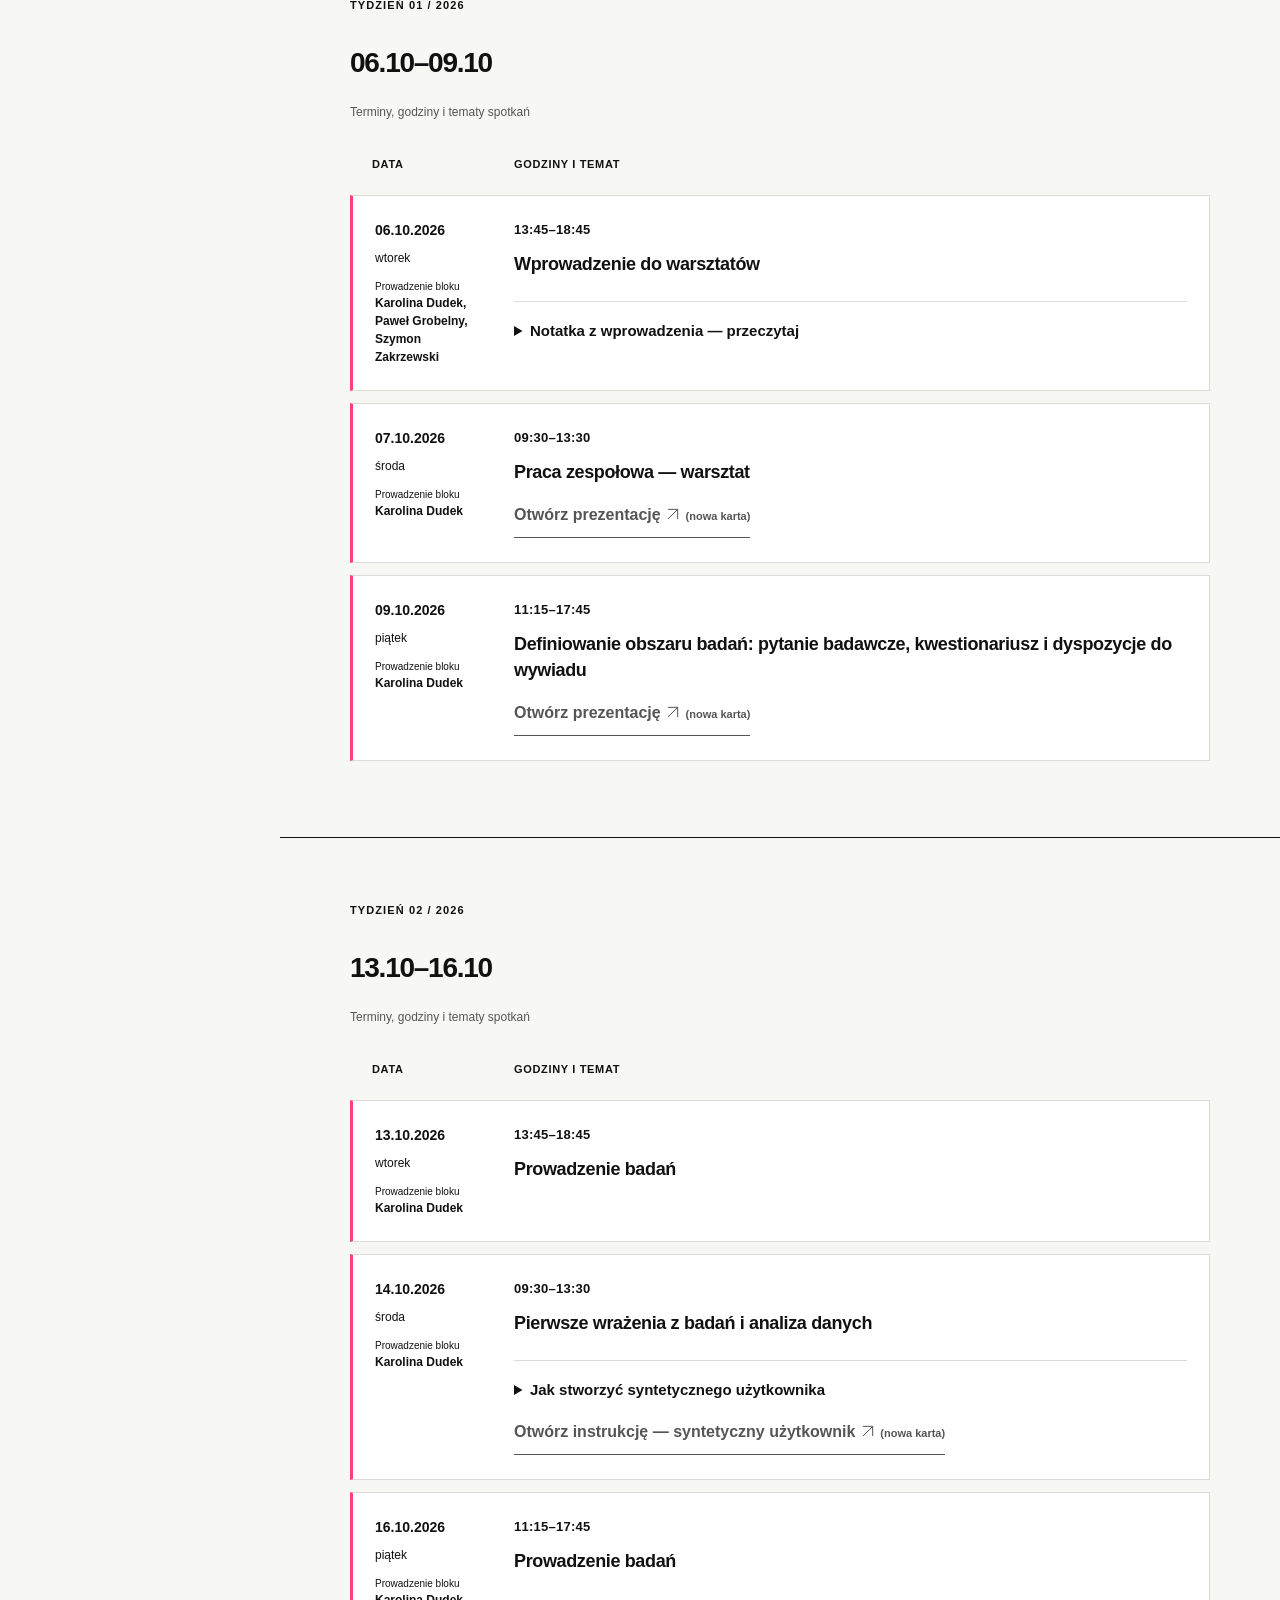
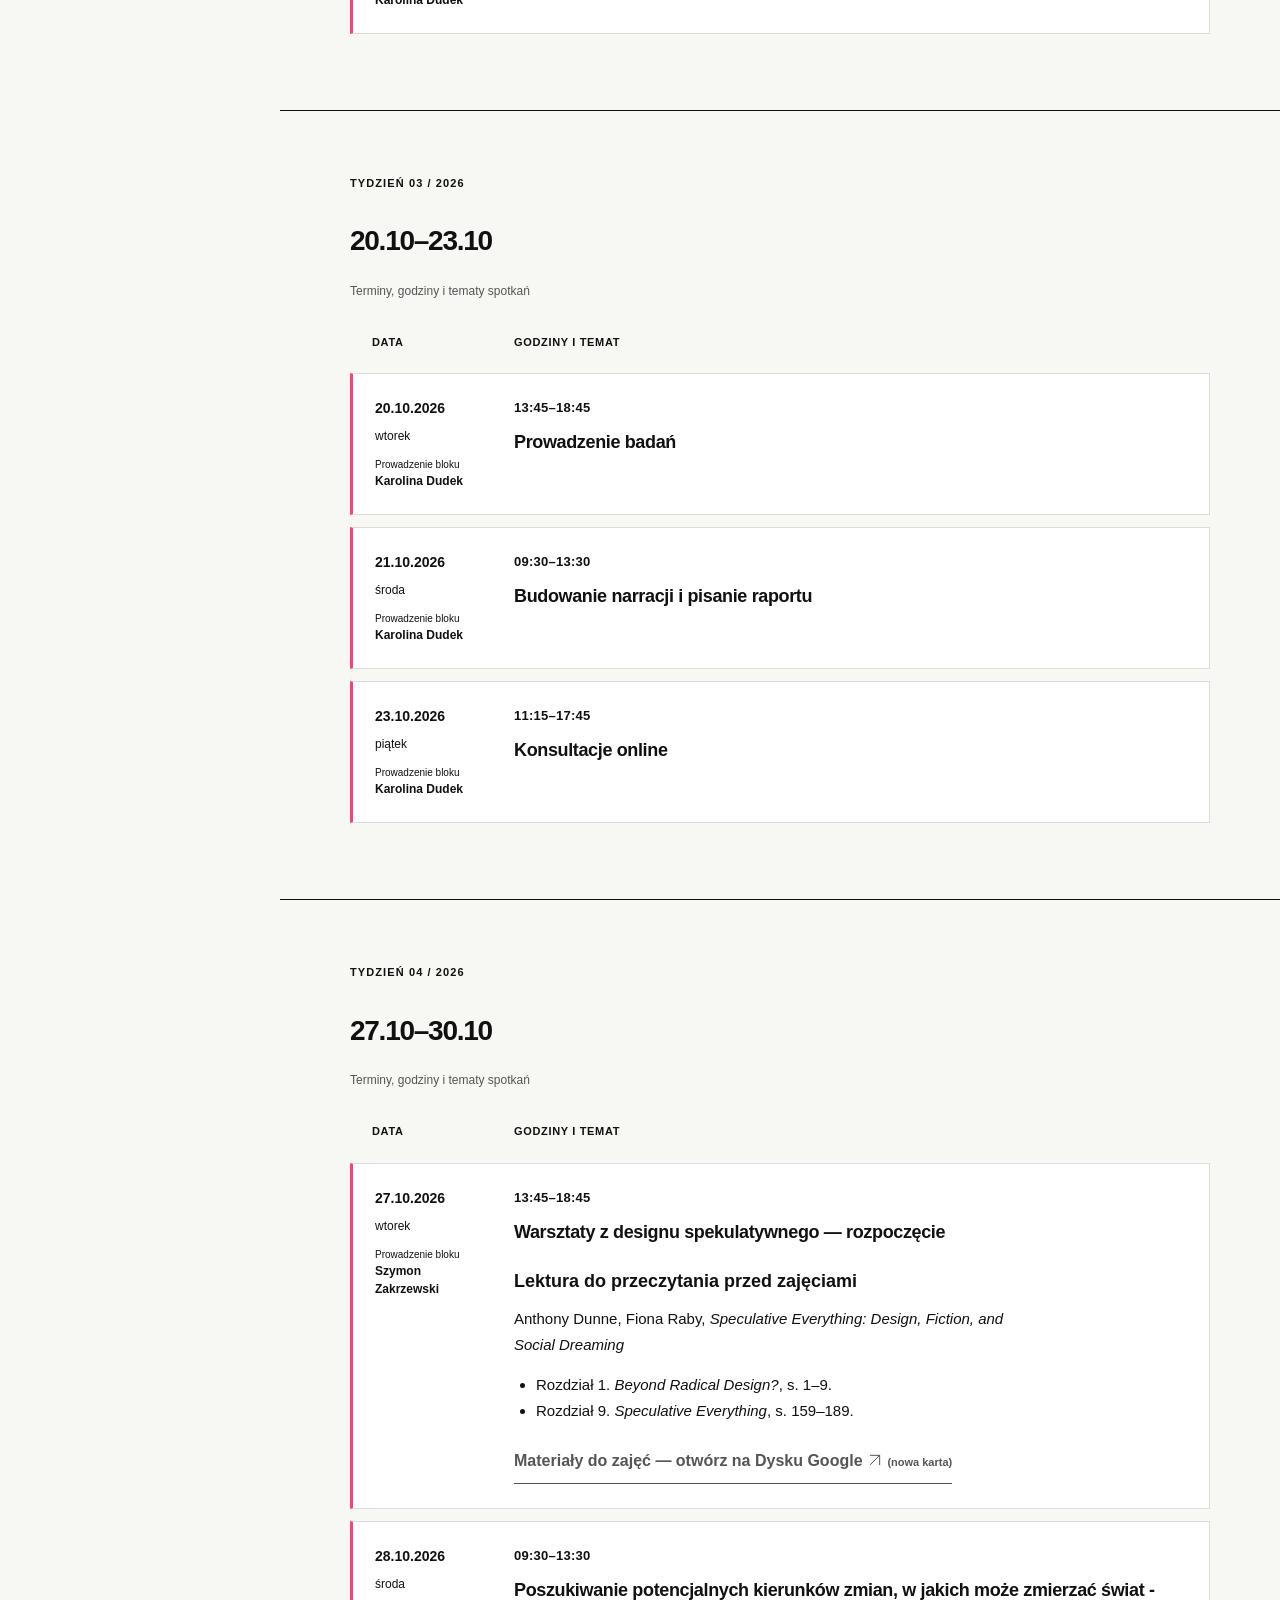
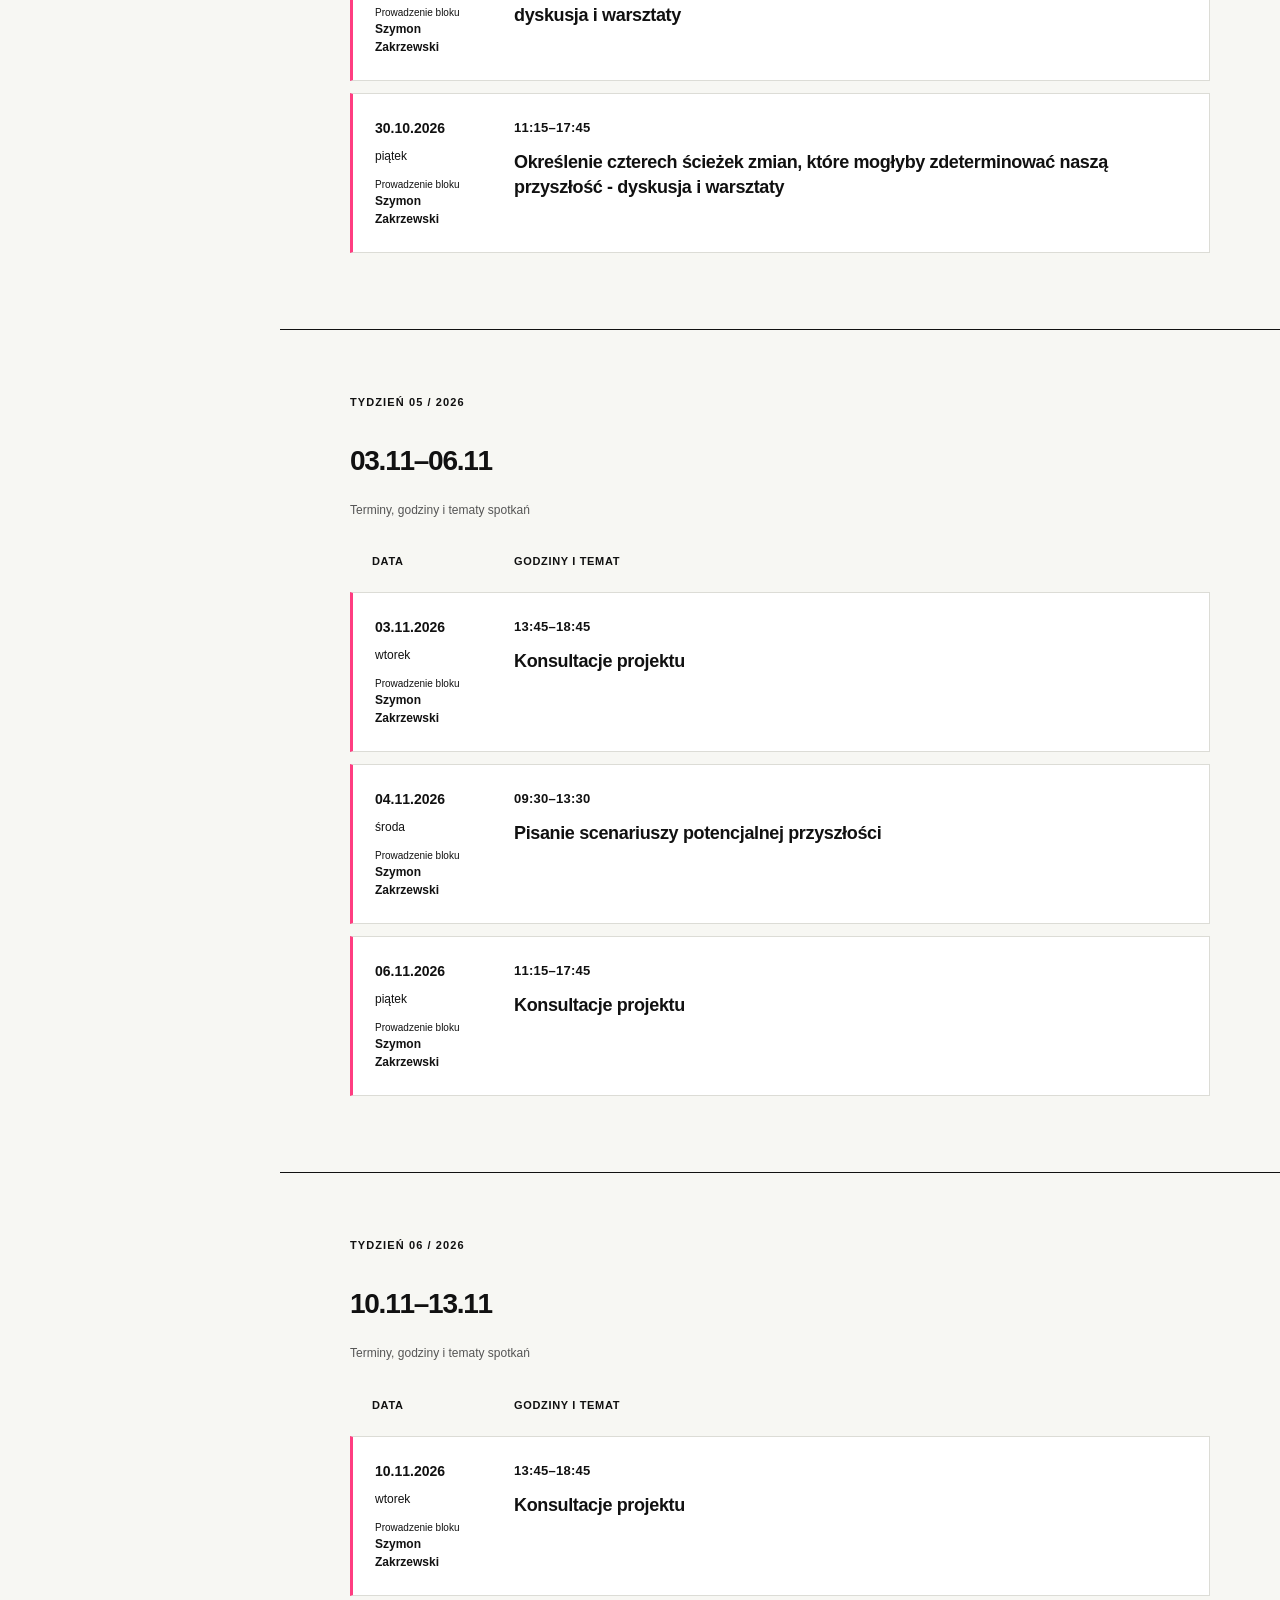
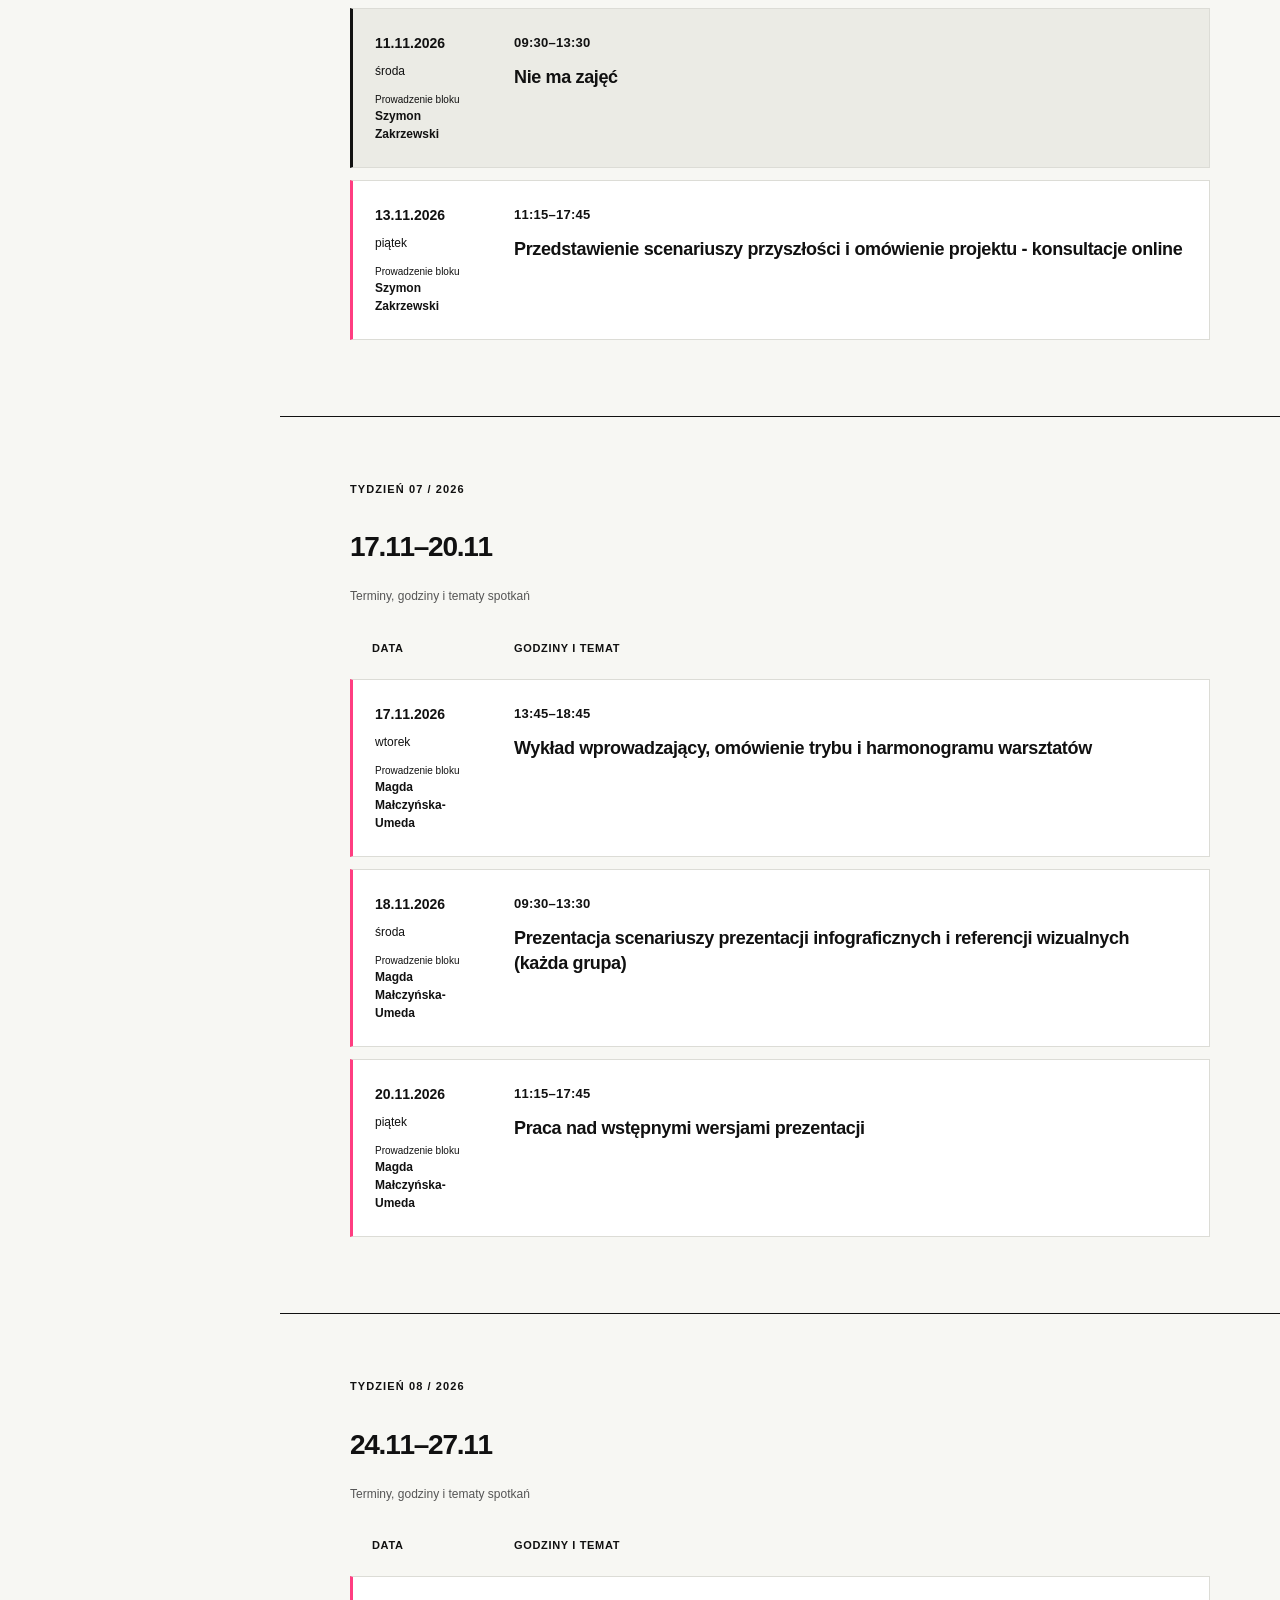
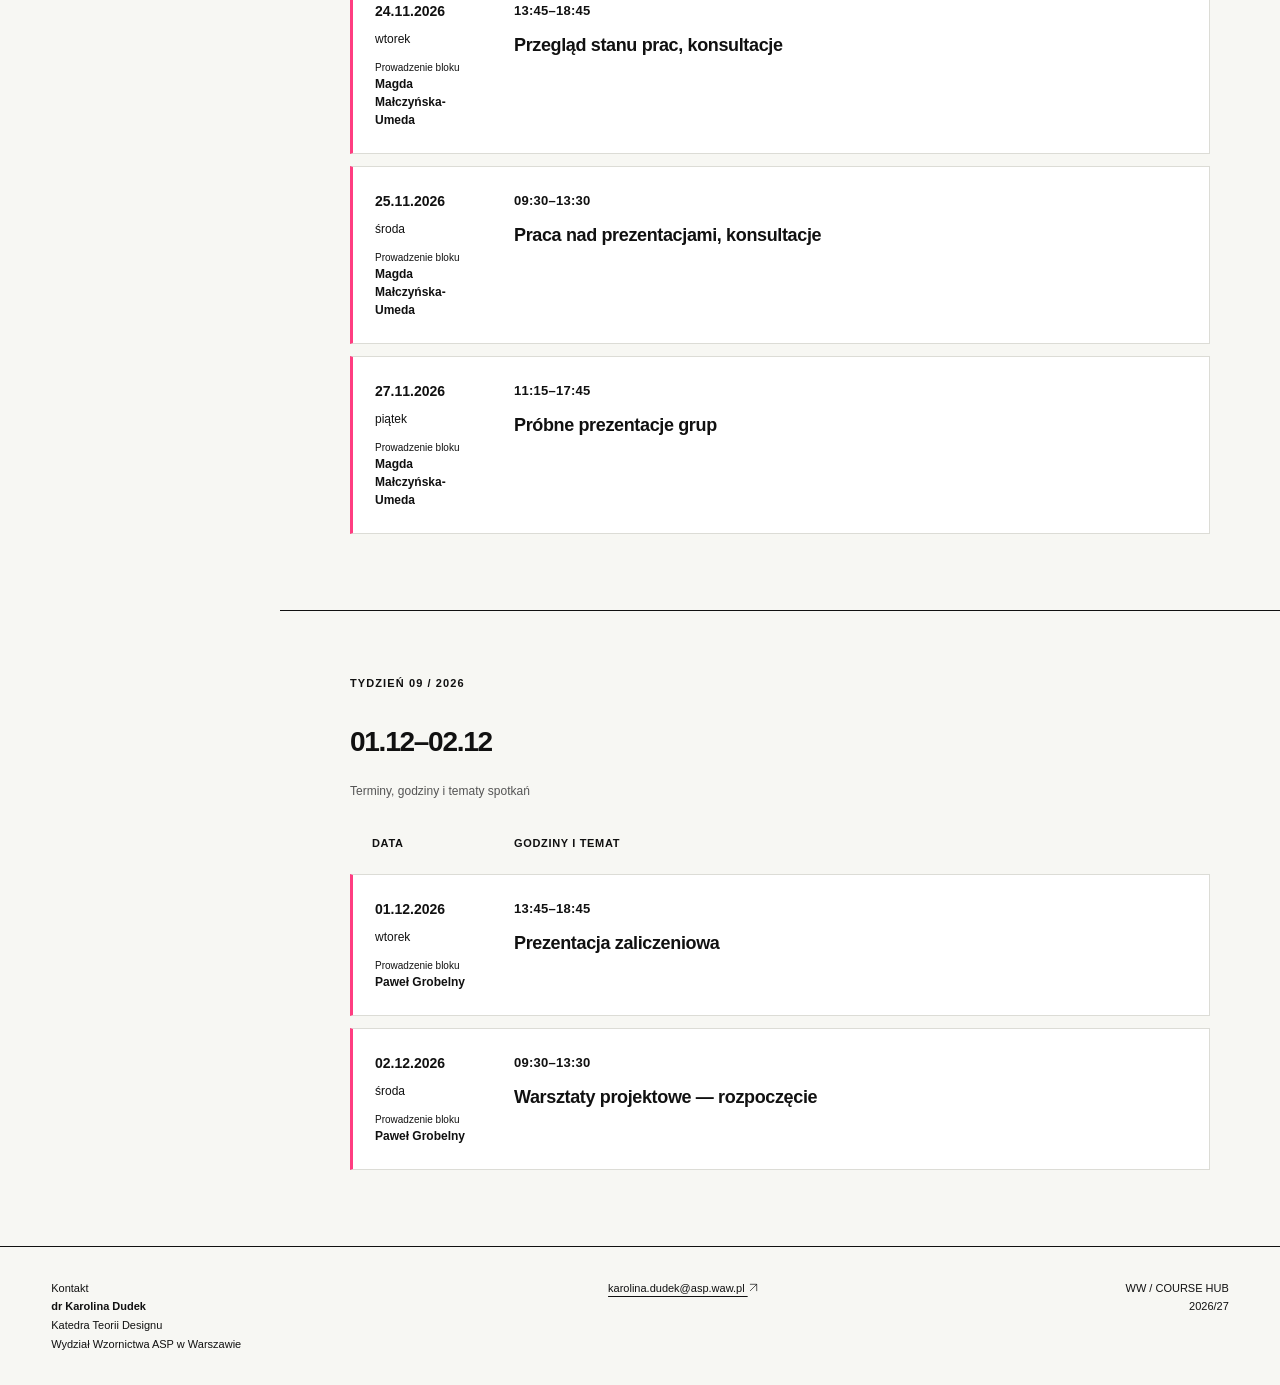
==== commit 8a4f8c29: "Update workshop topics for November 17–27" ====
--- a/kursy/warsztaty-badawczo-projektowe.html
+++ b/kursy/warsztaty-badawczo-projektowe.html
@@ -11,4 +11,4 @@
 <p style="font-size:15px;line-height:1.7;color:var(--ink);margin:16px 0;max-width:70ch"><strong>Dlaczego warto wybrać GPT?</strong> Z syntetycznym użytkownikiem w GPT można rozmawiać <strong>głosowo</strong>, co lepiej przypomina wywiad. Z Gemem można prowadzić czat tekstowy, ale nie działa on w trybie rozmowy głosowej Gemini Live.</p>
 <p style="font-size:15px;line-height:1.7;color:var(--ink);margin:16px 0;max-width:70ch"><strong>Uwaga:</strong> utworzenie nowego GPT wymaga dostępu do odpowiednio skonfigurowanego konta ChatGPT Business, Enterprise lub Edu. Jeśli nie widzisz przycisku „Utwórz”, skorzystaj z Gema.</p>
 </div></details>
-<p><a class="text-link" href="https://docs.google.com/document/d/1ug8xISBDU-LWXbM0fpi61dkIN0nTfe8S7Zvlb2P0-9Y/edit?usp=sharing" target="_blank" rel="noopener noreferrer">Otwórz instrukcję — syntetyczny użytkownik <svg xmlns="http://www.w3.org/2000/svg" viewBox="0 0 24 24" width="1em" height="1em" fill="none" stroke="currentColor" stroke-width="1.5" stroke-linecap="round" stroke-linejoin="round" style="vertical-align:-0.12em" aria-hidden="true" focusable="false"><path d="M5 19 19 5M5 5h14v14"/></svg> <span class="new-tab">(nowa karta)</span></a></p></td></tr><tr><td><time datetime="2026-10-16">16.10.2026</time><span class="workshop-day">piątek</span><span class="workshop-teacher" style="display:block;white-space:normal;font-size:12px;font-weight:400;line-height:1.5;margin-top:12px"><span style="display:block;font-size:10px">Prowadzenie bloku</span><strong>Karolina Dudek</strong></span></td><td><span class="workshop-hours">11:15–17:45</span><h3 class="workshop-topic">Prowadzenie badań</h3></td></tr></tbody></table></div></section><section id="tydzien-3" class="course-section"><div class="eyebrow">TYDZIEŃ 03 / 2026</div><h2 class="content-heading">20.10–23.10</h2><div class="schedule workshop-schedule"><table><caption>Terminy, godziny i tematy spotkań</caption><thead><tr><th scope="col">Data</th><th scope="col">Godziny i temat</th></tr></thead><tbody><tr><td><time datetime="2026-10-20">20.10.2026</time><span class="workshop-day">wtorek</span><span class="workshop-teacher" style="display:block;white-space:normal;font-size:12px;font-weight:400;line-height:1.5;margin-top:12px"><span style="display:block;font-size:10px">Prowadzenie bloku</span><strong>Karolina Dudek</strong></span></td><td><span class="workshop-hours">13:45–18:45</span><h3 class="workshop-topic">Prowadzenie badań</h3></td></tr><tr><td><time datetime="2026-10-21">21.10.2026</time><span class="workshop-day">środa</span><span class="workshop-teacher" style="display:block;white-space:normal;font-size:12px;font-weight:400;line-height:1.5;margin-top:12px"><span style="display:block;font-size:10px">Prowadzenie bloku</span><strong>Karolina Dudek</strong></span></td><td><span class="workshop-hours">09:30–13:30</span><h3 class="workshop-topic">Budowanie narracji i pisanie raportu</h3></td></tr><tr><td><time datetime="2026-10-23">23.10.2026</time><span class="workshop-day">piątek</span><span class="workshop-teacher" style="display:block;white-space:normal;font-size:12px;font-weight:400;line-height:1.5;margin-top:12px"><span style="display:block;font-size:10px">Prowadzenie bloku</span><strong>Karolina Dudek</strong></span></td><td><span class="workshop-hours">11:15–17:45</span><h3 class="workshop-topic">Konsultacje online</h3></td></tr></tbody></table></div></section><section id="tydzien-4" class="course-section"><div class="eyebrow">TYDZIEŃ 04 / 2026</div><h2 class="content-heading">27.10–30.10</h2><div class="schedule workshop-schedule"><table><caption>Terminy, godziny i tematy spotkań</caption><thead><tr><th scope="col">Data</th><th scope="col">Godziny i temat</th></tr></thead><tbody><tr><td><time datetime="2026-10-27">27.10.2026</time><span class="workshop-day">wtorek</span><span class="workshop-teacher" style="display:block;white-space:normal;font-size:12px;font-weight:400;line-height:1.5;margin-top:12px"><span style="display:block;font-size:10px">Prowadzenie bloku</span><strong>Szymon Zakrzewski</strong></span></td><td><span class="workshop-hours">13:45–18:45</span><h3 class="workshop-topic">Warsztaty z designu spekulatywnego — rozpoczęcie</h3><div class="workshop-reading" style="margin-top:24px"><h4 style="font-size:18px;line-height:1.4;margin:0 0 12px">Lektura do przeczytania przed zajęciami</h4><p style="font-size:15px;line-height:1.7;color:var(--ink)">Anthony Dunne, Fiona Raby, <em>Speculative Everything: Design, Fiction, and Social Dreaming</em></p><ul style="padding-left:22px;font-size:15px;line-height:1.7"><li>Rozdział 1. <em>Beyond Radical Design?</em>, s. 1–9.</li><li>Rozdział 9. <em>Speculative Everything</em>, s. 159–189.</li></ul><p style="margin-top:16px"><a class="text-link" href="https://drive.google.com/file/d/1iXLhLYwa0NP5s06TWCLb8ODRTQwcWauM/view?usp=sharing" target="_blank" rel="noopener noreferrer">Materiały do zajęć — otwórz na Dysku Google <svg xmlns="http://www.w3.org/2000/svg" viewBox="0 0 24 24" width="1em" height="1em" fill="none" stroke="currentColor" stroke-width="1.5" stroke-linecap="round" stroke-linejoin="round" style="vertical-align:-0.12em" aria-hidden="true" focusable="false"><path d="M5 19 19 5M5 5h14v14"/></svg> <span class="new-tab">(nowa karta)</span></a></p></div></td></tr><tr><td><time datetime="2026-10-28">28.10.2026</time><span class="workshop-day">środa</span><span class="workshop-teacher" style="display:block;white-space:normal;font-size:12px;font-weight:400;line-height:1.5;margin-top:12px"><span style="display:block;font-size:10px">Prowadzenie bloku</span><strong>Szymon Zakrzewski</strong></span></td><td><span class="workshop-hours">09:30–13:30</span><h3 class="workshop-topic">Poszukiwanie potencjalnych kierunków zmian, w jakich może zmierzać świat - dyskusja i warsztaty</h3></td></tr><tr><td><time datetime="2026-10-30">30.10.2026</time><span class="workshop-day">piątek</span><span class="workshop-teacher" style="display:block;white-space:normal;font-size:12px;font-weight:400;line-height:1.5;margin-top:12px"><span style="display:block;font-size:10px">Prowadzenie bloku</span><strong>Szymon Zakrzewski</strong></span></td><td><span class="workshop-hours">11:15–17:45</span><h3 class="workshop-topic">Określenie czterech ścieżek zmian, które mogłyby zdeterminować naszą przyszłość - dyskusja i warsztaty</h3></td></tr></tbody></table></div></section><section id="tydzien-5" class="course-section"><div class="eyebrow">TYDZIEŃ 05 / 2026</div><h2 class="content-heading">03.11–06.11</h2><div class="schedule workshop-schedule"><table><caption>Terminy, godziny i tematy spotkań</caption><thead><tr><th scope="col">Data</th><th scope="col">Godziny i temat</th></tr></thead><tbody><tr><td><time datetime="2026-11-03">03.11.2026</time><span class="workshop-day">wtorek</span><span class="workshop-teacher" style="display:block;white-space:normal;font-size:12px;font-weight:400;line-height:1.5;margin-top:12px"><span style="display:block;font-size:10px">Prowadzenie bloku</span><strong>Szymon Zakrzewski</strong></span></td><td><span class="workshop-hours">13:45–18:45</span><h3 class="workshop-topic">Konsultacje projektu</h3></td></tr><tr><td><time datetime="2026-11-04">04.11.2026</time><span class="workshop-day">środa</span><span class="workshop-teacher" style="display:block;white-space:normal;font-size:12px;font-weight:400;line-height:1.5;margin-top:12px"><span style="display:block;font-size:10px">Prowadzenie bloku</span><strong>Szymon Zakrzewski</strong></span></td><td><span class="workshop-hours">09:30–13:30</span><h3 class="workshop-topic">Pisanie scenariuszy potencjalnej przyszłości</h3></td></tr><tr><td><time datetime="2026-11-06">06.11.2026</time><span class="workshop-day">piątek</span><span class="workshop-teacher" style="display:block;white-space:normal;font-size:12px;font-weight:400;line-height:1.5;margin-top:12px"><span style="display:block;font-size:10px">Prowadzenie bloku</span><strong>Szymon Zakrzewski</strong></span></td><td><span class="workshop-hours">11:15–17:45</span><h3 class="workshop-topic">Konsultacje projektu</h3></td></tr></tbody></table></div></section><section id="tydzien-6" class="course-section"><div class="eyebrow">TYDZIEŃ 06 / 2026</div><h2 class="content-heading">10.11–13.11</h2><div class="schedule workshop-schedule"><table><caption>Terminy, godziny i tematy spotkań</caption><thead><tr><th scope="col">Data</th><th scope="col">Godziny i temat</th></tr></thead><tbody><tr><td><time datetime="2026-11-10">10.11.2026</time><span class="workshop-day">wtorek</span><span class="workshop-teacher" style="display:block;white-space:normal;font-size:12px;font-weight:400;line-height:1.5;margin-top:12px"><span style="display:block;font-size:10px">Prowadzenie bloku</span><strong>Szymon Zakrzewski</strong></span></td><td><span class="workshop-hours">13:45–18:45</span><h3 class="workshop-topic">Konsultacje projektu</h3></td></tr><tr class="no-class"><td><time datetime="2026-11-11">11.11.2026</time><span class="workshop-day">środa</span><span class="workshop-teacher" style="display:block;white-space:normal;font-size:12px;font-weight:400;line-height:1.5;margin-top:12px"><span style="display:block;font-size:10px">Prowadzenie bloku</span><strong>Szymon Zakrzewski</strong></span></td><td><span class="workshop-hours">09:30–13:30</span><h3 class="workshop-topic">Nie ma zajęć</h3></td></tr><tr><td><time datetime="2026-11-13">13.11.2026</time><span class="workshop-day">piątek</span><span class="workshop-teacher" style="display:block;white-space:normal;font-size:12px;font-weight:400;line-height:1.5;margin-top:12px"><span style="display:block;font-size:10px">Prowadzenie bloku</span><strong>Szymon Zakrzewski</strong></span></td><td><span class="workshop-hours">11:15–17:45</span><h3 class="workshop-topic">Przedstawienie scenariuszy przyszłości i omówienie projektu - konsultacje online</h3></td></tr></tbody></table></div></section><section id="tydzien-7" class="course-section"><div class="eyebrow">TYDZIEŃ 07 / 2026</div><h2 class="content-heading">17.11–20.11</h2><div class="schedule workshop-schedule"><table><caption>Terminy, godziny i tematy spotkań</caption><thead><tr><th scope="col">Data</th><th scope="col">Godziny i temat</th></tr></thead><tbody><tr><td><time datetime="2026-11-17">17.11.2026</time><span class="workshop-day">wtorek</span><span class="workshop-teacher" style="display:block;white-space:normal;font-size:12px;font-weight:400;line-height:1.5;margin-top:12px"><span style="display:block;font-size:10px">Prowadzenie bloku</span><strong>Magda Małczyńska-Umeda</strong></span></td><td><span class="workshop-hours">13:45–18:45</span><h3 class="workshop-topic">Komunikacja wyników badań i tworzenie infografik — rozpoczęcie warsztatów</h3></td></tr><tr><td><time datetime="2026-11-18">18.11.2026</time><span class="workshop-day">środa</span><span class="workshop-teacher" style="display:block;white-space:normal;font-size:12px;font-weight:400;line-height:1.5;margin-top:12px"><span style="display:block;font-size:10px">Prowadzenie bloku</span><strong>Magda Małczyńska-Umeda</strong></span></td><td><span class="workshop-hours">09:30–13:30</span><h3 class="workshop-topic">Temat do uzupełnienia</h3></td></tr><tr><td><time datetime="2026-11-20">20.11.2026</time><span class="workshop-day">piątek</span><span class="workshop-teacher" style="display:block;white-space:normal;font-size:12px;font-weight:400;line-height:1.5;margin-top:12px"><span style="display:block;font-size:10px">Prowadzenie bloku</span><strong>Magda Małczyńska-Umeda</strong></span></td><td><span class="workshop-hours">11:15–17:45</span><h3 class="workshop-topic">Temat do uzupełnienia</h3></td></tr></tbody></table></div></section><section id="tydzien-8" class="course-section"><div class="eyebrow">TYDZIEŃ 08 / 2026</div><h2 class="content-heading">24.11–27.11</h2><div class="schedule workshop-schedule"><table><caption>Terminy, godziny i tematy spotkań</caption><thead><tr><th scope="col">Data</th><th scope="col">Godziny i temat</th></tr></thead><tbody><tr><td><time datetime="2026-11-24">24.11.2026</time><span class="workshop-day">wtorek</span><span class="workshop-teacher" style="display:block;white-space:normal;font-size:12px;font-weight:400;line-height:1.5;margin-top:12px"><span style="display:block;font-size:10px">Prowadzenie bloku</span><strong>Magda Małczyńska-Umeda</strong></span></td><td><span class="workshop-hours">13:45–18:45</span><h3 class="workshop-topic">Temat do uzupełnienia</h3></td></tr><tr><td><time datetime="2026-11-25">25.11.2026</time><span class="workshop-day">środa</span><span class="workshop-teacher" style="display:block;white-space:normal;font-size:12px;font-weight:400;line-height:1.5;margin-top:12px"><span style="display:block;font-size:10px">Prowadzenie bloku</span><strong>Magda Małczyńska-Umeda</strong></span></td><td><span class="workshop-hours">09:30–13:30</span><h3 class="workshop-topic">Temat do uzupełnienia</h3></td></tr><tr><td><time datetime="2026-11-27">27.11.2026</time><span class="workshop-day">piątek</span><span class="workshop-teacher" style="display:block;white-space:normal;font-size:12px;font-weight:400;line-height:1.5;margin-top:12px"><span style="display:block;font-size:10px">Prowadzenie bloku</span><strong>Magda Małczyńska-Umeda</strong></span></td><td><span class="workshop-hours">11:15–17:45</span><h3 class="workshop-topic">Temat do uzupełnienia</h3></td></tr></tbody></table></div></section><section id="tydzien-9" class="course-section"><div class="eyebrow">TYDZIEŃ 09 / 2026</div><h2 class="content-heading">01.12–02.12</h2><div class="schedule workshop-schedule"><table><caption>Terminy, godziny i tematy spotkań</caption><thead><tr><th scope="col">Data</th><th scope="col">Godziny i temat</th></tr></thead><tbody><tr><td><time datetime="2026-12-01">01.12.2026</time><span class="workshop-day">wtorek</span><span class="workshop-teacher" style="display:block;white-space:normal;font-size:12px;font-weight:400;line-height:1.5;margin-top:12px"><span style="display:block;font-size:10px">Prowadzenie bloku</span><strong>Paweł Grobelny</strong></span></td><td><span class="workshop-hours">13:45–18:45</span><h3 class="workshop-topic">Prezentacja zaliczeniowa</h3></td></tr><tr><td><time datetime="2026-12-02">02.12.2026</time><span class="workshop-day">środa</span><span class="workshop-teacher" style="display:block;white-space:normal;font-size:12px;font-weight:400;line-height:1.5;margin-top:12px"><span style="display:block;font-size:10px">Prowadzenie bloku</span><strong>Paweł Grobelny</strong></span></td><td><span class="workshop-hours">09:30–13:30</span><h3 class="workshop-topic">Warsztaty projektowe — rozpoczęcie</h3></td></tr></tbody></table></div></section></main></div><footer><div>Kontakt<br><strong>dr Karolina Dudek</strong><br>Katedra Teorii Designu<br>Wydział Wzornictwa ASP w Warszawie</div><a href="mailto:karolina.dudek@asp.waw.pl">karolina.dudek@asp.waw.pl <svg xmlns="http://www.w3.org/2000/svg" class="icon-arrow" viewBox="0 0 24 24" width="1em" height="1em" fill="none" stroke="currentColor" stroke-width="1.5" stroke-linecap="round" stroke-linejoin="round" style="display:inline-block;vertical-align:-0.12em;flex-shrink:0" aria-hidden="true" focusable="false"><path d="M5 19 19 5M5 5h14v14"/></svg></a><span>WW / COURSE HUB<br>2026/27</span></footer></body></html>
+<p><a class="text-link" href="https://docs.google.com/document/d/1ug8xISBDU-LWXbM0fpi61dkIN0nTfe8S7Zvlb2P0-9Y/edit?usp=sharing" target="_blank" rel="noopener noreferrer">Otwórz instrukcję — syntetyczny użytkownik <svg xmlns="http://www.w3.org/2000/svg" viewBox="0 0 24 24" width="1em" height="1em" fill="none" stroke="currentColor" stroke-width="1.5" stroke-linecap="round" stroke-linejoin="round" style="vertical-align:-0.12em" aria-hidden="true" focusable="false"><path d="M5 19 19 5M5 5h14v14"/></svg> <span class="new-tab">(nowa karta)</span></a></p></td></tr><tr><td><time datetime="2026-10-16">16.10.2026</time><span class="workshop-day">piątek</span><span class="workshop-teacher" style="display:block;white-space:normal;font-size:12px;font-weight:400;line-height:1.5;margin-top:12px"><span style="display:block;font-size:10px">Prowadzenie bloku</span><strong>Karolina Dudek</strong></span></td><td><span class="workshop-hours">11:15–17:45</span><h3 class="workshop-topic">Prowadzenie badań</h3></td></tr></tbody></table></div></section><section id="tydzien-3" class="course-section"><div class="eyebrow">TYDZIEŃ 03 / 2026</div><h2 class="content-heading">20.10–23.10</h2><div class="schedule workshop-schedule"><table><caption>Terminy, godziny i tematy spotkań</caption><thead><tr><th scope="col">Data</th><th scope="col">Godziny i temat</th></tr></thead><tbody><tr><td><time datetime="2026-10-20">20.10.2026</time><span class="workshop-day">wtorek</span><span class="workshop-teacher" style="display:block;white-space:normal;font-size:12px;font-weight:400;line-height:1.5;margin-top:12px"><span style="display:block;font-size:10px">Prowadzenie bloku</span><strong>Karolina Dudek</strong></span></td><td><span class="workshop-hours">13:45–18:45</span><h3 class="workshop-topic">Prowadzenie badań</h3></td></tr><tr><td><time datetime="2026-10-21">21.10.2026</time><span class="workshop-day">środa</span><span class="workshop-teacher" style="display:block;white-space:normal;font-size:12px;font-weight:400;line-height:1.5;margin-top:12px"><span style="display:block;font-size:10px">Prowadzenie bloku</span><strong>Karolina Dudek</strong></span></td><td><span class="workshop-hours">09:30–13:30</span><h3 class="workshop-topic">Budowanie narracji i pisanie raportu</h3></td></tr><tr><td><time datetime="2026-10-23">23.10.2026</time><span class="workshop-day">piątek</span><span class="workshop-teacher" style="display:block;white-space:normal;font-size:12px;font-weight:400;line-height:1.5;margin-top:12px"><span style="display:block;font-size:10px">Prowadzenie bloku</span><strong>Karolina Dudek</strong></span></td><td><span class="workshop-hours">11:15–17:45</span><h3 class="workshop-topic">Konsultacje online</h3></td></tr></tbody></table></div></section><section id="tydzien-4" class="course-section"><div class="eyebrow">TYDZIEŃ 04 / 2026</div><h2 class="content-heading">27.10–30.10</h2><div class="schedule workshop-schedule"><table><caption>Terminy, godziny i tematy spotkań</caption><thead><tr><th scope="col">Data</th><th scope="col">Godziny i temat</th></tr></thead><tbody><tr><td><time datetime="2026-10-27">27.10.2026</time><span class="workshop-day">wtorek</span><span class="workshop-teacher" style="display:block;white-space:normal;font-size:12px;font-weight:400;line-height:1.5;margin-top:12px"><span style="display:block;font-size:10px">Prowadzenie bloku</span><strong>Szymon Zakrzewski</strong></span></td><td><span class="workshop-hours">13:45–18:45</span><h3 class="workshop-topic">Warsztaty z designu spekulatywnego — rozpoczęcie</h3><div class="workshop-reading" style="margin-top:24px"><h4 style="font-size:18px;line-height:1.4;margin:0 0 12px">Lektura do przeczytania przed zajęciami</h4><p style="font-size:15px;line-height:1.7;color:var(--ink)">Anthony Dunne, Fiona Raby, <em>Speculative Everything: Design, Fiction, and Social Dreaming</em></p><ul style="padding-left:22px;font-size:15px;line-height:1.7"><li>Rozdział 1. <em>Beyond Radical Design?</em>, s. 1–9.</li><li>Rozdział 9. <em>Speculative Everything</em>, s. 159–189.</li></ul><p style="margin-top:16px"><a class="text-link" href="https://drive.google.com/file/d/1iXLhLYwa0NP5s06TWCLb8ODRTQwcWauM/view?usp=sharing" target="_blank" rel="noopener noreferrer">Materiały do zajęć — otwórz na Dysku Google <svg xmlns="http://www.w3.org/2000/svg" viewBox="0 0 24 24" width="1em" height="1em" fill="none" stroke="currentColor" stroke-width="1.5" stroke-linecap="round" stroke-linejoin="round" style="vertical-align:-0.12em" aria-hidden="true" focusable="false"><path d="M5 19 19 5M5 5h14v14"/></svg> <span class="new-tab">(nowa karta)</span></a></p></div></td></tr><tr><td><time datetime="2026-10-28">28.10.2026</time><span class="workshop-day">środa</span><span class="workshop-teacher" style="display:block;white-space:normal;font-size:12px;font-weight:400;line-height:1.5;margin-top:12px"><span style="display:block;font-size:10px">Prowadzenie bloku</span><strong>Szymon Zakrzewski</strong></span></td><td><span class="workshop-hours">09:30–13:30</span><h3 class="workshop-topic">Poszukiwanie potencjalnych kierunków zmian, w jakich może zmierzać świat - dyskusja i warsztaty</h3></td></tr><tr><td><time datetime="2026-10-30">30.10.2026</time><span class="workshop-day">piątek</span><span class="workshop-teacher" style="display:block;white-space:normal;font-size:12px;font-weight:400;line-height:1.5;margin-top:12px"><span style="display:block;font-size:10px">Prowadzenie bloku</span><strong>Szymon Zakrzewski</strong></span></td><td><span class="workshop-hours">11:15–17:45</span><h3 class="workshop-topic">Określenie czterech ścieżek zmian, które mogłyby zdeterminować naszą przyszłość - dyskusja i warsztaty</h3></td></tr></tbody></table></div></section><section id="tydzien-5" class="course-section"><div class="eyebrow">TYDZIEŃ 05 / 2026</div><h2 class="content-heading">03.11–06.11</h2><div class="schedule workshop-schedule"><table><caption>Terminy, godziny i tematy spotkań</caption><thead><tr><th scope="col">Data</th><th scope="col">Godziny i temat</th></tr></thead><tbody><tr><td><time datetime="2026-11-03">03.11.2026</time><span class="workshop-day">wtorek</span><span class="workshop-teacher" style="display:block;white-space:normal;font-size:12px;font-weight:400;line-height:1.5;margin-top:12px"><span style="display:block;font-size:10px">Prowadzenie bloku</span><strong>Szymon Zakrzewski</strong></span></td><td><span class="workshop-hours">13:45–18:45</span><h3 class="workshop-topic">Konsultacje projektu</h3></td></tr><tr><td><time datetime="2026-11-04">04.11.2026</time><span class="workshop-day">środa</span><span class="workshop-teacher" style="display:block;white-space:normal;font-size:12px;font-weight:400;line-height:1.5;margin-top:12px"><span style="display:block;font-size:10px">Prowadzenie bloku</span><strong>Szymon Zakrzewski</strong></span></td><td><span class="workshop-hours">09:30–13:30</span><h3 class="workshop-topic">Pisanie scenariuszy potencjalnej przyszłości</h3></td></tr><tr><td><time datetime="2026-11-06">06.11.2026</time><span class="workshop-day">piątek</span><span class="workshop-teacher" style="display:block;white-space:normal;font-size:12px;font-weight:400;line-height:1.5;margin-top:12px"><span style="display:block;font-size:10px">Prowadzenie bloku</span><strong>Szymon Zakrzewski</strong></span></td><td><span class="workshop-hours">11:15–17:45</span><h3 class="workshop-topic">Konsultacje projektu</h3></td></tr></tbody></table></div></section><section id="tydzien-6" class="course-section"><div class="eyebrow">TYDZIEŃ 06 / 2026</div><h2 class="content-heading">10.11–13.11</h2><div class="schedule workshop-schedule"><table><caption>Terminy, godziny i tematy spotkań</caption><thead><tr><th scope="col">Data</th><th scope="col">Godziny i temat</th></tr></thead><tbody><tr><td><time datetime="2026-11-10">10.11.2026</time><span class="workshop-day">wtorek</span><span class="workshop-teacher" style="display:block;white-space:normal;font-size:12px;font-weight:400;line-height:1.5;margin-top:12px"><span style="display:block;font-size:10px">Prowadzenie bloku</span><strong>Szymon Zakrzewski</strong></span></td><td><span class="workshop-hours">13:45–18:45</span><h3 class="workshop-topic">Konsultacje projektu</h3></td></tr><tr class="no-class"><td><time datetime="2026-11-11">11.11.2026</time><span class="workshop-day">środa</span><span class="workshop-teacher" style="display:block;white-space:normal;font-size:12px;font-weight:400;line-height:1.5;margin-top:12px"><span style="display:block;font-size:10px">Prowadzenie bloku</span><strong>Szymon Zakrzewski</strong></span></td><td><span class="workshop-hours">09:30–13:30</span><h3 class="workshop-topic">Nie ma zajęć</h3></td></tr><tr><td><time datetime="2026-11-13">13.11.2026</time><span class="workshop-day">piątek</span><span class="workshop-teacher" style="display:block;white-space:normal;font-size:12px;font-weight:400;line-height:1.5;margin-top:12px"><span style="display:block;font-size:10px">Prowadzenie bloku</span><strong>Szymon Zakrzewski</strong></span></td><td><span class="workshop-hours">11:15–17:45</span><h3 class="workshop-topic">Przedstawienie scenariuszy przyszłości i omówienie projektu - konsultacje online</h3></td></tr></tbody></table></div></section><section id="tydzien-7" class="course-section"><div class="eyebrow">TYDZIEŃ 07 / 2026</div><h2 class="content-heading">17.11–20.11</h2><div class="schedule workshop-schedule"><table><caption>Terminy, godziny i tematy spotkań</caption><thead><tr><th scope="col">Data</th><th scope="col">Godziny i temat</th></tr></thead><tbody><tr><td><time datetime="2026-11-17">17.11.2026</time><span class="workshop-day">wtorek</span><span class="workshop-teacher" style="display:block;white-space:normal;font-size:12px;font-weight:400;line-height:1.5;margin-top:12px"><span style="display:block;font-size:10px">Prowadzenie bloku</span><strong>Magda Małczyńska-Umeda</strong></span></td><td><span class="workshop-hours">13:45–18:45</span><h3 class="workshop-topic">Wykład wprowadzający, omówienie trybu i harmonogramu warsztatów</h3></td></tr><tr><td><time datetime="2026-11-18">18.11.2026</time><span class="workshop-day">środa</span><span class="workshop-teacher" style="display:block;white-space:normal;font-size:12px;font-weight:400;line-height:1.5;margin-top:12px"><span style="display:block;font-size:10px">Prowadzenie bloku</span><strong>Magda Małczyńska-Umeda</strong></span></td><td><span class="workshop-hours">09:30–13:30</span><h3 class="workshop-topic">Prezentacja scenariuszy prezentacji infograficznych i referencji wizualnych (każda grupa)</h3></td></tr><tr><td><time datetime="2026-11-20">20.11.2026</time><span class="workshop-day">piątek</span><span class="workshop-teacher" style="display:block;white-space:normal;font-size:12px;font-weight:400;line-height:1.5;margin-top:12px"><span style="display:block;font-size:10px">Prowadzenie bloku</span><strong>Magda Małczyńska-Umeda</strong></span></td><td><span class="workshop-hours">11:15–17:45</span><h3 class="workshop-topic">Praca nad wstępnymi wersjami prezentacji</h3></td></tr></tbody></table></div></section><section id="tydzien-8" class="course-section"><div class="eyebrow">TYDZIEŃ 08 / 2026</div><h2 class="content-heading">24.11–27.11</h2><div class="schedule workshop-schedule"><table><caption>Terminy, godziny i tematy spotkań</caption><thead><tr><th scope="col">Data</th><th scope="col">Godziny i temat</th></tr></thead><tbody><tr><td><time datetime="2026-11-24">24.11.2026</time><span class="workshop-day">wtorek</span><span class="workshop-teacher" style="display:block;white-space:normal;font-size:12px;font-weight:400;line-height:1.5;margin-top:12px"><span style="display:block;font-size:10px">Prowadzenie bloku</span><strong>Magda Małczyńska-Umeda</strong></span></td><td><span class="workshop-hours">13:45–18:45</span><h3 class="workshop-topic">Przegląd stanu prac, konsultacje</h3></td></tr><tr><td><time datetime="2026-11-25">25.11.2026</time><span class="workshop-day">środa</span><span class="workshop-teacher" style="display:block;white-space:normal;font-size:12px;font-weight:400;line-height:1.5;margin-top:12px"><span style="display:block;font-size:10px">Prowadzenie bloku</span><strong>Magda Małczyńska-Umeda</strong></span></td><td><span class="workshop-hours">09:30–13:30</span><h3 class="workshop-topic">Praca nad prezentacjami, konsultacje</h3></td></tr><tr><td><time datetime="2026-11-27">27.11.2026</time><span class="workshop-day">piątek</span><span class="workshop-teacher" style="display:block;white-space:normal;font-size:12px;font-weight:400;line-height:1.5;margin-top:12px"><span style="display:block;font-size:10px">Prowadzenie bloku</span><strong>Magda Małczyńska-Umeda</strong></span></td><td><span class="workshop-hours">11:15–17:45</span><h3 class="workshop-topic">Próbne prezentacje grup</h3></td></tr></tbody></table></div></section><section id="tydzien-9" class="course-section"><div class="eyebrow">TYDZIEŃ 09 / 2026</div><h2 class="content-heading">01.12–02.12</h2><div class="schedule workshop-schedule"><table><caption>Terminy, godziny i tematy spotkań</caption><thead><tr><th scope="col">Data</th><th scope="col">Godziny i temat</th></tr></thead><tbody><tr><td><time datetime="2026-12-01">01.12.2026</time><span class="workshop-day">wtorek</span><span class="workshop-teacher" style="display:block;white-space:normal;font-size:12px;font-weight:400;line-height:1.5;margin-top:12px"><span style="display:block;font-size:10px">Prowadzenie bloku</span><strong>Paweł Grobelny</strong></span></td><td><span class="workshop-hours">13:45–18:45</span><h3 class="workshop-topic">Prezentacja zaliczeniowa</h3></td></tr><tr><td><time datetime="2026-12-02">02.12.2026</time><span class="workshop-day">środa</span><span class="workshop-teacher" style="display:block;white-space:normal;font-size:12px;font-weight:400;line-height:1.5;margin-top:12px"><span style="display:block;font-size:10px">Prowadzenie bloku</span><strong>Paweł Grobelny</strong></span></td><td><span class="workshop-hours">09:30–13:30</span><h3 class="workshop-topic">Warsztaty projektowe — rozpoczęcie</h3></td></tr></tbody></table></div></section></main></div><footer><div>Kontakt<br><strong>dr Karolina Dudek</strong><br>Katedra Teorii Designu<br>Wydział Wzornictwa ASP w Warszawie</div><a href="mailto:karolina.dudek@asp.waw.pl">karolina.dudek@asp.waw.pl <svg xmlns="http://www.w3.org/2000/svg" class="icon-arrow" viewBox="0 0 24 24" width="1em" height="1em" fill="none" stroke="currentColor" stroke-width="1.5" stroke-linecap="round" stroke-linejoin="round" style="display:inline-block;vertical-align:-0.12em;flex-shrink:0" aria-hidden="true" focusable="false"><path d="M5 19 19 5M5 5h14v14"/></svg></a><span>WW / COURSE HUB<br>2026/27</span></footer></body></html>
